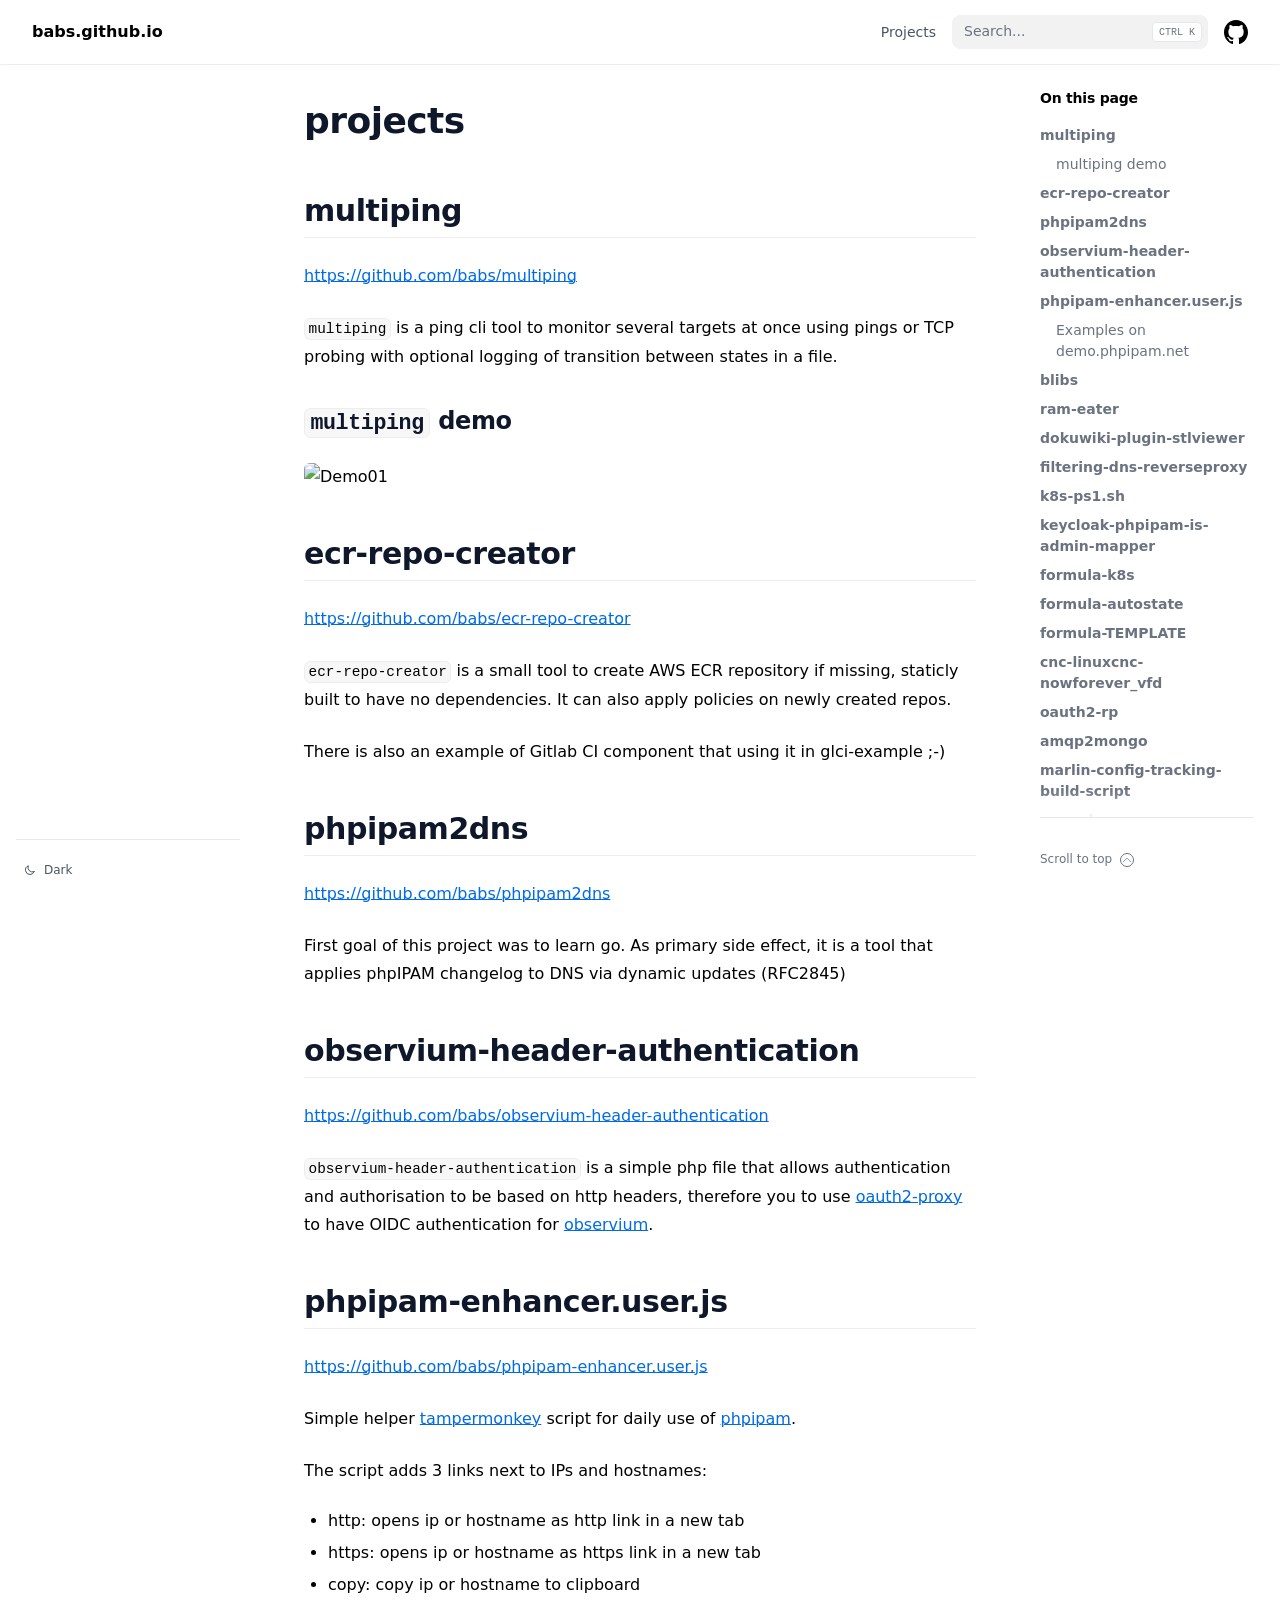
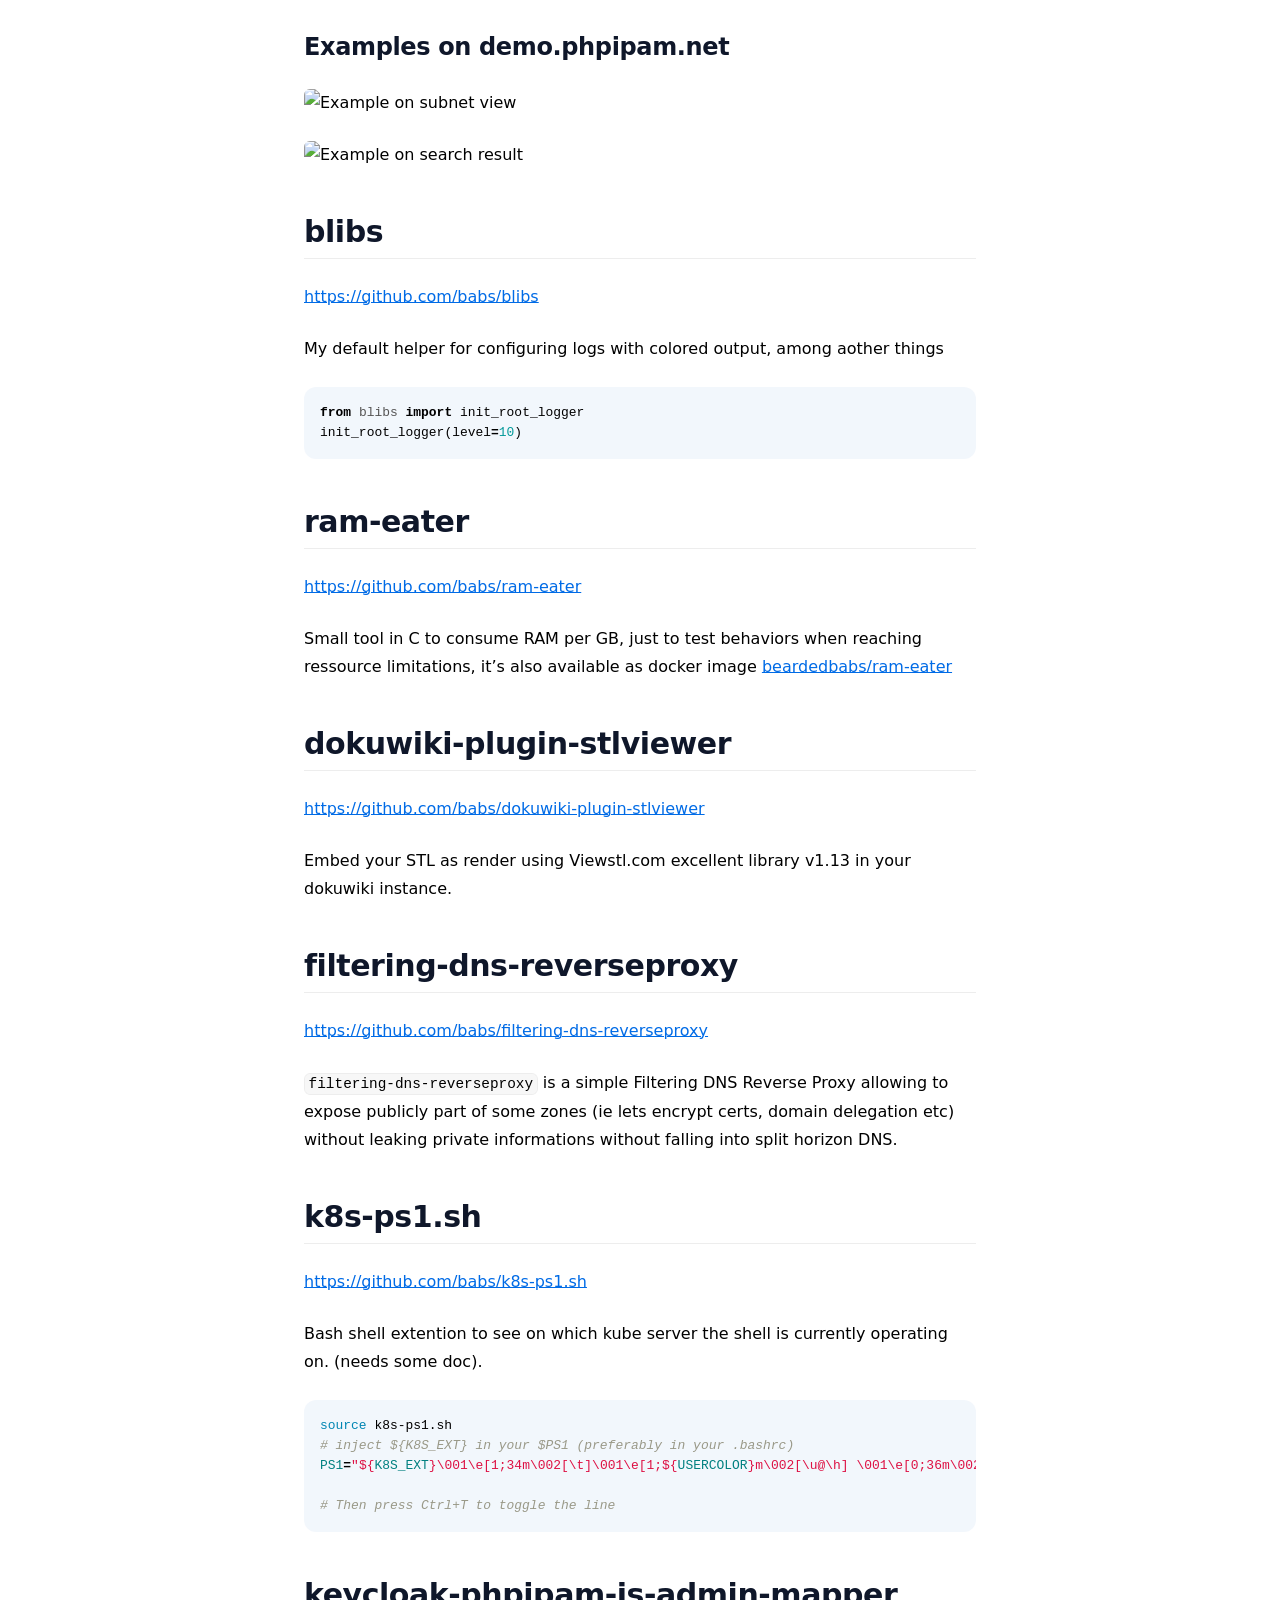
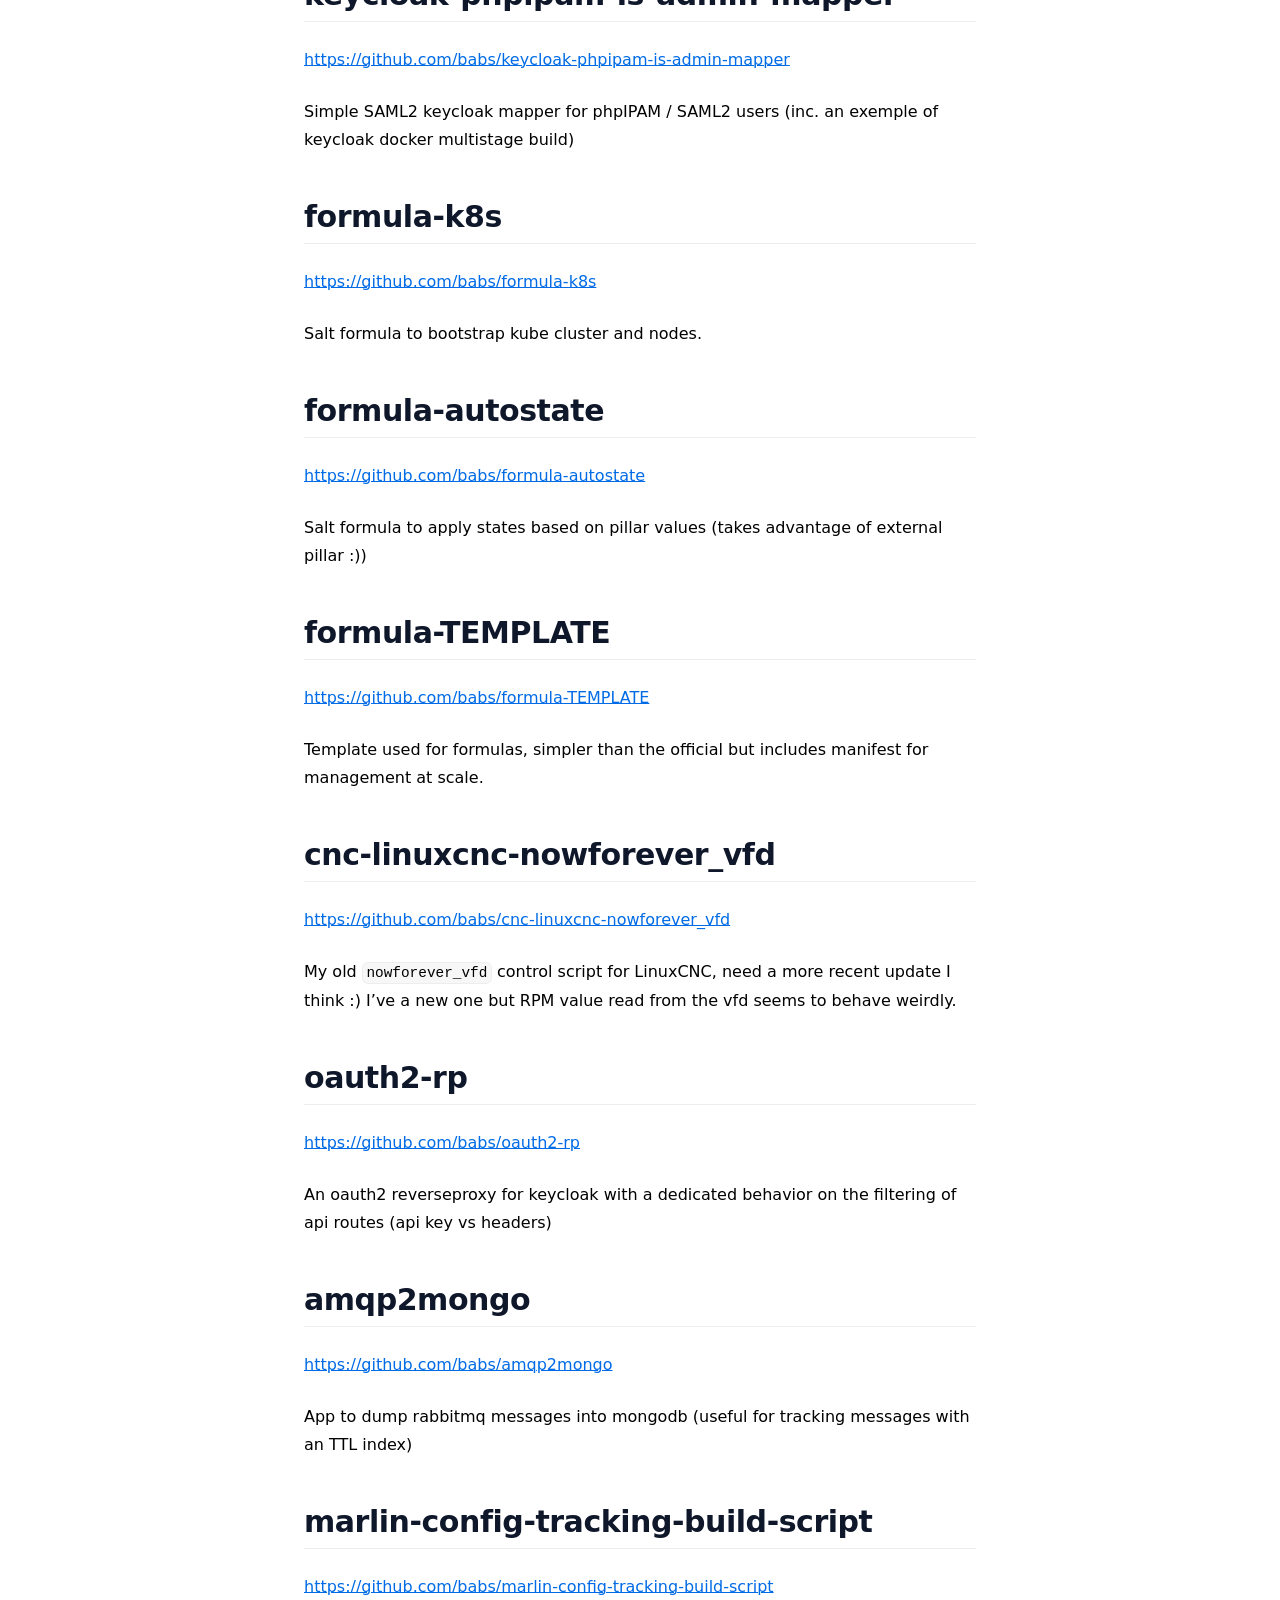
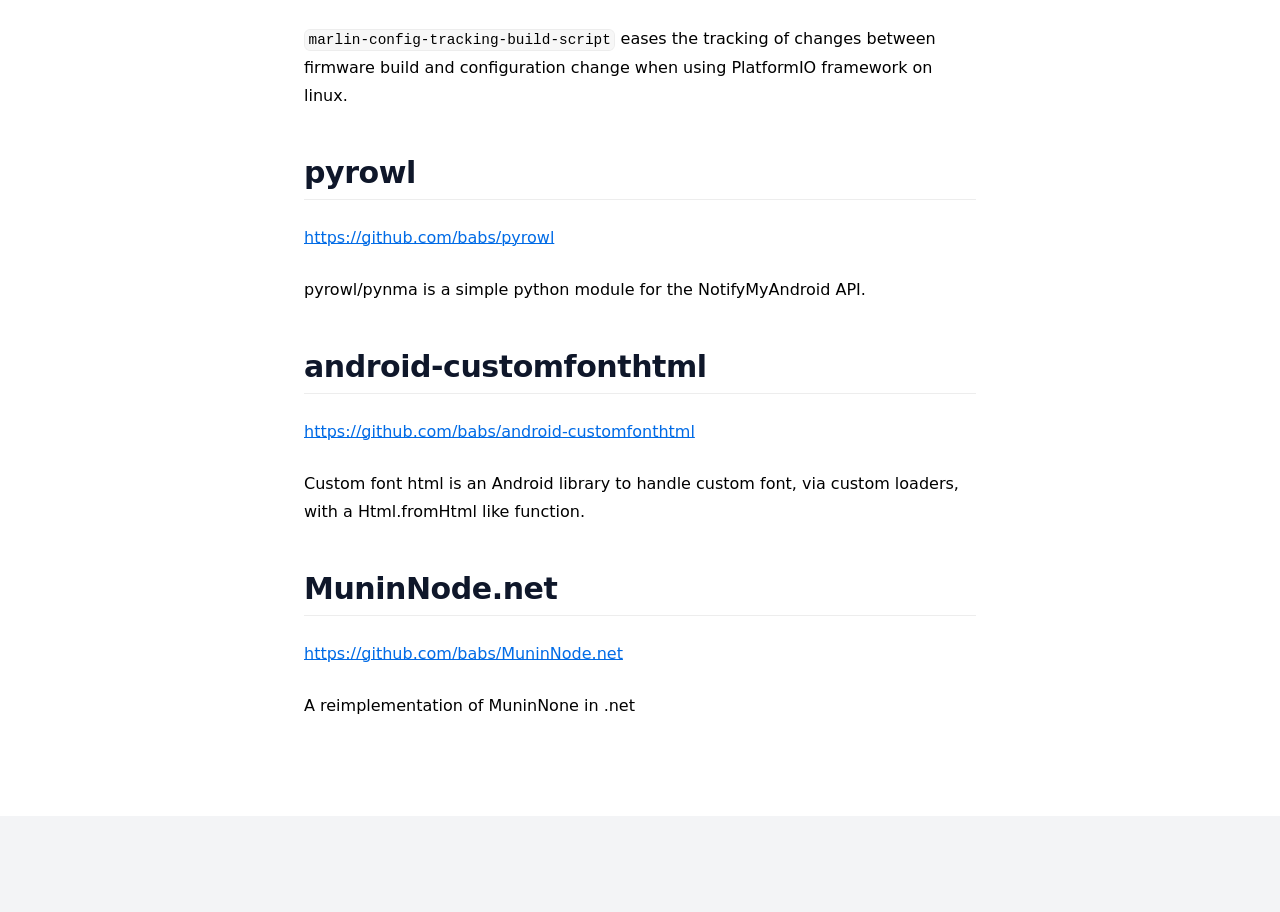
==== index.html @ 15c75c26 "Initial commit" ====
<!DOCTYPE html>
<html lang="en"><head>
	<meta name="generator" content="Hugo 0.134.2">
  <meta charset="utf-8" />
  <meta name="viewport" content="width=device-width, initial-scale=1.0" />
  <meta name="robots" content="index, follow" />
  <link rel="icon shortcut" href="/favicon.ico" sizes="32x32" />
<link rel="icon" href="/favicon.svg" type="image/svg+xml" />
<link rel="icon" href="/favicon-dark.svg" type="image/svg+xml" media="(prefers-color-scheme: dark)" />
<link rel="icon" href="/favicon-16x16.png" type="image/png" sizes="16x16" />
<link rel="icon" href="/favicon-32x32.png" type="image/png" sizes="32x32" />
<link rel="apple-touch-icon" href="/apple-touch-icon.png" sizes="180x180" />
<link fetchpriority="low" href="/site.webmanifest" rel="manifest" />

  <title>babs.github.io</title>
  <meta name="description" content="" />

  
    <link rel="canonical" href="https://babs.github.io/" itemprop="url" />
  

  

<meta property="og:title" content="" />
<meta property="og:description" content="" />
<meta property="og:type" content="website" />
<meta property="og:url" content="https://babs.github.io/" />

  
  <meta itemprop="name" content="babs.github.io">
  <meta itemprop="description" content="projectsmultiping https://github.com/babs/multiping
multiping is a ping cli tool to monitor several targets at once using pings or TCP probing with optional logging of transition between states in a file.
multiping demo ecr-repo-creator https://github.com/babs/ecr-repo-creator
ecr-repo-creator is a small tool to create AWS ECR repository if missing, staticly built to have no dependencies. It can also apply policies on newly created repos.">
  <meta itemprop="datePublished" content="2024-08-17T00:59:44+02:00">
  <meta itemprop="dateModified" content="2024-08-17T00:59:44+02:00">
  <meta itemprop="wordCount" content="523">
  <meta name="twitter:card" content="summary">
  <meta name="twitter:title" content="babs.github.io">
  <meta name="twitter:description" content="projectsmultiping https://github.com/babs/multiping
multiping is a ping cli tool to monitor several targets at once using pings or TCP probing with optional logging of transition between states in a file.
multiping demo ecr-repo-creator https://github.com/babs/ecr-repo-creator
ecr-repo-creator is a small tool to create AWS ECR repository if missing, staticly built to have no dependencies. It can also apply policies on newly created repos.">

    <link rel="preload" href="/css/compiled/main.min.161ff50df1658fd5bcfb37c9a48c5229b2490451f73c75b63ef82ad14b49c23e.css" as="style" integrity="sha256-Fh/1DfFlj9W8&#43;zfJpIxSKbJJBFH3PHW2Pvgq0UtJwj4=" />
    <link href="/css/compiled/main.min.161ff50df1658fd5bcfb37c9a48c5229b2490451f73c75b63ef82ad14b49c23e.css" rel="stylesheet" integrity="sha256-Fh/1DfFlj9W8&#43;zfJpIxSKbJJBFH3PHW2Pvgq0UtJwj4=" />



  <link href="/css/custom.min.e3b0c44298fc1c149afbf4c8996fb92427ae41e4649b934ca495991b7852b855.css" rel="stylesheet" integrity="sha256-47DEQpj8HBSa&#43;/TImW&#43;5JCeuQeRkm5NMpJWZG3hSuFU=" />





  <script>
     
    const defaultTheme = 'system';

    const setDarkTheme = () => {
      document.documentElement.classList.add("dark");
      document.documentElement.style.colorScheme = "dark";
    }
    const setLightTheme = () => {
      document.documentElement.classList.remove("dark");
      document.documentElement.style.colorScheme = "light";
    }

    if ("color-theme" in localStorage) {
      localStorage.getItem("color-theme") === "dark" ? setDarkTheme() : setLightTheme();
    } else {
      defaultTheme === "dark" ? setDarkTheme() : setLightTheme();
      if (defaultTheme === "system") {
        window.matchMedia("(prefers-color-scheme: dark)").matches ? setDarkTheme() : setLightTheme();
      }
    }
  </script>

  
</head>
<body dir="ltr"><div class="nav-container hx-sticky hx-top-0 hx-z-20 hx-w-full hx-bg-transparent print:hx-hidden">
  <div class="nav-container-blur hx-pointer-events-none hx-absolute hx-z-[-1] hx-h-full hx-w-full hx-bg-white dark:hx-bg-dark hx-shadow-[0_2px_4px_rgba(0,0,0,.02),0_1px_0_rgba(0,0,0,.06)] contrast-more:hx-shadow-[0_0_0_1px_#000] dark:hx-shadow-[0_-1px_0_rgba(255,255,255,.1)_inset] contrast-more:dark:hx-shadow-[0_0_0_1px_#fff]"></div>

  <nav class="hx-mx-auto hx-flex hx-items-center hx-justify-end hx-gap-2 hx-h-16 hx-px-6 hx-max-w-[90rem]">
    <a class="hx-flex hx-items-center hover:hx-opacity-75 ltr:hx-mr-auto rtl:hx-ml-auto" href="/">
        <span class="hx-mx-2 hx-font-extrabold hx-inline hx-select-none" title="babs.github.io">babs.github.io</span>
    </a><a
            title="Projects"
            href="/projects"
            
            class="hx-text-sm contrast-more:hx-text-gray-700 contrast-more:dark:hx-text-gray-100 hx-relative -hx-ml-2 hx-hidden hx-whitespace-nowrap hx-p-2 md:hx-inline-block hx-text-gray-600 hover:hx-text-gray-800 dark:hx-text-gray-400 dark:hover:hx-text-gray-200"
          >
            <span class="hx-text-center">Projects</span>
          </a><div class="search-wrapper hx-relative md:hx-w-64">
  <div class="hx-relative hx-flex hx-items-center hx-text-gray-900 contrast-more:hx-text-gray-800 dark:hx-text-gray-300 contrast-more:dark:hx-text-gray-300">
    <input
      placeholder="Search..."
      class="search-input hx-block hx-w-full hx-appearance-none hx-rounded-lg hx-px-3 hx-py-2 hx-transition-colors hx-text-base hx-leading-tight md:hx-text-sm hx-bg-black/[.05] dark:hx-bg-gray-50/10 focus:hx-bg-white dark:focus:hx-bg-dark placeholder:hx-text-gray-500 dark:placeholder:hx-text-gray-400 contrast-more:hx-border contrast-more:hx-border-current"
      type="search"
      value=""
      spellcheck="false"
    />
    <kbd
      class="hx-absolute hx-my-1.5 hx-select-none ltr:hx-right-1.5 rtl:hx-left-1.5 hx-h-5 hx-rounded hx-bg-white hx-px-1.5 hx-font-mono hx-text-[10px] hx-font-medium hx-text-gray-500 hx-border dark:hx-border-gray-100/20 dark:hx-bg-dark/50 contrast-more:hx-border-current contrast-more:hx-text-current contrast-more:dark:hx-border-current hx-items-center hx-gap-1 hx-transition-opacity hx-pointer-events-none hx-hidden sm:hx-flex"
    >
      CTRL K
    </kbd>
  </div>

  <div>
    <ul
      class="search-results hextra-scrollbar hx-hidden hx-border hx-border-gray-200 hx-bg-white hx-text-gray-100 dark:hx-border-neutral-800 dark:hx-bg-neutral-900 hx-absolute hx-top-full hx-z-20 hx-mt-2 hx-overflow-auto hx-overscroll-contain hx-rounded-xl hx-py-2.5 hx-shadow-xl hx-max-h-[min(calc(50vh-11rem-env(safe-area-inset-bottom)),400px)] md:hx-max-h-[min(calc(100vh-5rem-env(safe-area-inset-bottom)),400px)] hx-inset-x-0 ltr:md:hx-left-auto rtl:md:hx-right-auto contrast-more:hx-border contrast-more:hx-border-gray-900 contrast-more:dark:hx-border-gray-50 hx-w-screen hx-min-h-[100px] hx-max-w-[min(calc(100vw-2rem),calc(100%+20rem))]"
      style="transition: max-height 0.2s ease 0s;"
    ></ul>
  </div>
</div>

          <a class="hx-p-2 hx-text-current" target="_blank" rel="noreferer" href="https://github.com/babs/" title="GitHub"><svg height=24 fill="currentColor" viewBox="3 3 18 18">
  <path d="M12 3C7.0275 3 3 7.12937 3 12.2276C3 16.3109 5.57625 19.7597 9.15374 20.9824C9.60374 21.0631 9.77249 20.7863 9.77249 20.5441C9.77249 20.3249 9.76125 19.5982 9.76125 18.8254C7.5 19.2522 6.915 18.2602 6.735 17.7412C6.63375 17.4759 6.19499 16.6569 5.8125 16.4378C5.4975 16.2647 5.0475 15.838 5.80124 15.8264C6.51 15.8149 7.01625 16.4954 7.18499 16.7723C7.99499 18.1679 9.28875 17.7758 9.80625 17.5335C9.885 16.9337 10.1212 16.53 10.38 16.2993C8.3775 16.0687 6.285 15.2728 6.285 11.7432C6.285 10.7397 6.63375 9.9092 7.20749 9.26326C7.1175 9.03257 6.8025 8.08674 7.2975 6.81794C7.2975 6.81794 8.05125 6.57571 9.77249 7.76377C10.4925 7.55615 11.2575 7.45234 12.0225 7.45234C12.7875 7.45234 13.5525 7.55615 14.2725 7.76377C15.9937 6.56418 16.7475 6.81794 16.7475 6.81794C17.2424 8.08674 16.9275 9.03257 16.8375 9.26326C17.4113 9.9092 17.76 10.7281 17.76 11.7432C17.76 15.2843 15.6563 16.0687 13.6537 16.2993C13.98 16.5877 14.2613 17.1414 14.2613 18.0065C14.2613 19.2407 14.25 20.2326 14.25 20.5441C14.25 20.7863 14.4188 21.0746 14.8688 20.9824C16.6554 20.364 18.2079 19.1866 19.3078 17.6162C20.4077 16.0457 20.9995 14.1611 21 12.2276C21 7.12937 16.9725 3 12 3Z"></path>
</svg>
<span class="hx-sr-only">GitHub</span>
          </a><button type="button" aria-label="Menu" class="hamburger-menu -hx-mr-2 hx-rounded hx-p-2 active:hx-bg-gray-400/20 md:hx-hidden"><svg height=24 fill="none" viewBox="0 0 24 24" stroke="currentColor"><g><path stroke-linecap="round" stroke-linejoin="round" stroke-width="2" d="M4 8H20"></path></g><g><path stroke-linecap="round" stroke-linejoin="round" stroke-width="2" d="M4 16H20"></path></g></svg></button>
  </nav>
</div>

<div class='hx-mx-auto hx-flex hx-max-w-screen-xl'>
  <div class="mobile-menu-overlay [transition:background-color_1.5s_ease] hx-fixed hx-inset-0 hx-z-10 hx-bg-black/80 dark:hx-bg-black/60 hx-hidden"></div>
<aside class="sidebar-container hx-flex hx-flex-col print:hx-hidden md:hx-top-16 md:hx-shrink-0 md:hx-w-64 md:hx-self-start max-md:[transform:translate3d(0,-100%,0)] md:hx-sticky">
  
  <div class="hx-px-4 hx-pt-4 md:hx-hidden">
    <div class="search-wrapper hx-relative md:hx-w-64">
  <div class="hx-relative hx-flex hx-items-center hx-text-gray-900 contrast-more:hx-text-gray-800 dark:hx-text-gray-300 contrast-more:dark:hx-text-gray-300">
    <input
      placeholder="Search..."
      class="search-input hx-block hx-w-full hx-appearance-none hx-rounded-lg hx-px-3 hx-py-2 hx-transition-colors hx-text-base hx-leading-tight md:hx-text-sm hx-bg-black/[.05] dark:hx-bg-gray-50/10 focus:hx-bg-white dark:focus:hx-bg-dark placeholder:hx-text-gray-500 dark:placeholder:hx-text-gray-400 contrast-more:hx-border contrast-more:hx-border-current"
      type="search"
      value=""
      spellcheck="false"
    />
    <kbd
      class="hx-absolute hx-my-1.5 hx-select-none ltr:hx-right-1.5 rtl:hx-left-1.5 hx-h-5 hx-rounded hx-bg-white hx-px-1.5 hx-font-mono hx-text-[10px] hx-font-medium hx-text-gray-500 hx-border dark:hx-border-gray-100/20 dark:hx-bg-dark/50 contrast-more:hx-border-current contrast-more:hx-text-current contrast-more:dark:hx-border-current hx-items-center hx-gap-1 hx-transition-opacity hx-pointer-events-none hx-hidden sm:hx-flex"
    >
      CTRL K
    </kbd>
  </div>

  <div>
    <ul
      class="search-results hextra-scrollbar hx-hidden hx-border hx-border-gray-200 hx-bg-white hx-text-gray-100 dark:hx-border-neutral-800 dark:hx-bg-neutral-900 hx-absolute hx-top-full hx-z-20 hx-mt-2 hx-overflow-auto hx-overscroll-contain hx-rounded-xl hx-py-2.5 hx-shadow-xl hx-max-h-[min(calc(50vh-11rem-env(safe-area-inset-bottom)),400px)] md:hx-max-h-[min(calc(100vh-5rem-env(safe-area-inset-bottom)),400px)] hx-inset-x-0 ltr:md:hx-left-auto rtl:md:hx-right-auto contrast-more:hx-border contrast-more:hx-border-gray-900 contrast-more:dark:hx-border-gray-50 hx-w-screen hx-min-h-[100px] hx-max-w-[min(calc(100vw-2rem),calc(100%+20rem))]"
      style="transition: max-height 0.2s ease 0s;"
    ></ul>
  </div>
</div>

  </div>
  <div class="hextra-scrollbar hx-overflow-y-auto hx-overflow-x-hidden hx-p-4 hx-grow md:hx-h-[calc(100vh-var(--navbar-height)-var(--menu-height))]">
    <ul class="hx-flex hx-flex-col hx-gap-1 md:hx-hidden">
      
      
    </ul>

    <ul class="hx-flex hx-flex-col hx-gap-1 max-md:hx-hidden">
        
        
      </ul>
    </div>
  
  
    <div class="  hx-sticky hx-bottom-0 hx-bg-white dark:hx-bg-dark hx-mx-4 hx-py-4 hx-shadow-[0_-12px_16px_#fff] hx-flex hx-items-center hx-gap-2 dark:hx-border-neutral-800 dark:hx-shadow-[0_-12px_16px_#111] contrast-more:hx-border-neutral-400 contrast-more:hx-shadow-none contrast-more:dark:hx-shadow-none hx-border-t" data-toggle-animation="show"><div class="hx-flex hx-grow hx-flex-col"><button
  title="Change theme"
  data-theme="light"
  class="theme-toggle hx-group hx-h-7 hx-rounded-md hx-px-2 hx-text-left hx-text-xs hx-font-medium hx-text-gray-600 hx-transition-colors dark:hx-text-gray-400 hover:hx-bg-gray-100 hover:hx-text-gray-900 dark:hover:hx-bg-primary-100/5 dark:hover:hx-text-gray-50"
  type="button"
  aria-label="Change theme"
>
  <div class="hx-flex hx-items-center hx-gap-2 hx-capitalize"><svg height=12 class="group-data-[theme=light]:hx-hidden" xmlns="http://www.w3.org/2000/svg" fill="none" viewBox="0 0 24 24" stroke-width="2" stroke="currentColor" aria-hidden="true"><path stroke-linecap="round" stroke-linejoin="round" d="M12 3v1m0 16v1m9-9h-1M4 12H3m15.364 6.364l-.707-.707M6.343 6.343l-.707-.707m12.728 0l-.707.707M6.343 17.657l-.707.707M16 12a4 4 0 11-8 0 4 4 0 018 0z"/></svg><span class="group-data-[theme=light]:hx-hidden">Light</span><svg height=12 class="group-data-[theme=dark]:hx-hidden" xmlns="http://www.w3.org/2000/svg" fill="none" viewBox="0 0 24 24" stroke-width="2" stroke="currentColor" aria-hidden="true"><path stroke-linecap="round" stroke-linejoin="round" d="M20.354 15.354A9 9 0 018.646 3.646 9.003 9.003 0 0012 21a9.003 9.003 0 008.354-5.646z"/></svg><span class="group-data-[theme=dark]:hx-hidden">Dark</span></div>
</button>
</div></div></aside>
  
<nav class="hextra-toc hx-order-last hx-hidden hx-w-64 hx-shrink-0 xl:hx-block print:hx-hidden hx-px-4" aria-label="table of contents">
    <div class="hextra-scrollbar hx-sticky hx-top-16 hx-overflow-y-auto hx-pr-4 hx-pt-6 hx-text-sm [hyphens:auto] hx-max-h-[calc(100vh-var(--navbar-height)-env(safe-area-inset-bottom))] ltr:hx--mr-4 rtl:hx--ml-4"><p class="hx-mb-4 hx-font-semibold hx-tracking-tight">On this page</p><ul>
      <li class="hx-my-2 hx-scroll-my-6 hx-scroll-py-6">
        <a class="hx-font-semibold hx-inline-block hx-text-gray-500 hover:hx-text-gray-900 dark:hx-text-gray-400 dark:hover:hx-text-gray-300 contrast-more:hx-text-gray-900 contrast-more:hx-underline contrast-more:dark:hx-text-gray-50 hx-w-full hx-break-words" href="#multiping">multiping
        </a>
      </li>
      <li class="hx-my-2 hx-scroll-my-6 hx-scroll-py-6">
        <a class="ltr:hx-pl-4 rtl:hx-pr-4 hx-inline-block hx-text-gray-500 hover:hx-text-gray-900 dark:hx-text-gray-400 dark:hover:hx-text-gray-300 contrast-more:hx-text-gray-900 contrast-more:hx-underline contrast-more:dark:hx-text-gray-50 hx-w-full hx-break-words" href="#multiping-demo">multiping demo
        </a>
      </li>
      <li class="hx-my-2 hx-scroll-my-6 hx-scroll-py-6">
        <a class="hx-font-semibold hx-inline-block hx-text-gray-500 hover:hx-text-gray-900 dark:hx-text-gray-400 dark:hover:hx-text-gray-300 contrast-more:hx-text-gray-900 contrast-more:hx-underline contrast-more:dark:hx-text-gray-50 hx-w-full hx-break-words" href="#ecr-repo-creator">ecr-repo-creator
        </a>
      </li>
      <li class="hx-my-2 hx-scroll-my-6 hx-scroll-py-6">
        <a class="hx-font-semibold hx-inline-block hx-text-gray-500 hover:hx-text-gray-900 dark:hx-text-gray-400 dark:hover:hx-text-gray-300 contrast-more:hx-text-gray-900 contrast-more:hx-underline contrast-more:dark:hx-text-gray-50 hx-w-full hx-break-words" href="#phpipam2dns">phpipam2dns
        </a>
      </li>
      <li class="hx-my-2 hx-scroll-my-6 hx-scroll-py-6">
        <a class="hx-font-semibold hx-inline-block hx-text-gray-500 hover:hx-text-gray-900 dark:hx-text-gray-400 dark:hover:hx-text-gray-300 contrast-more:hx-text-gray-900 contrast-more:hx-underline contrast-more:dark:hx-text-gray-50 hx-w-full hx-break-words" href="#observium-header-authentication">observium-header-authentication
        </a>
      </li>
      <li class="hx-my-2 hx-scroll-my-6 hx-scroll-py-6">
        <a class="hx-font-semibold hx-inline-block hx-text-gray-500 hover:hx-text-gray-900 dark:hx-text-gray-400 dark:hover:hx-text-gray-300 contrast-more:hx-text-gray-900 contrast-more:hx-underline contrast-more:dark:hx-text-gray-50 hx-w-full hx-break-words" href="#phpipam-enhanceruserjs">phpipam-enhancer.user.js
        </a>
      </li>
      <li class="hx-my-2 hx-scroll-my-6 hx-scroll-py-6">
        <a class="ltr:hx-pl-4 rtl:hx-pr-4 hx-inline-block hx-text-gray-500 hover:hx-text-gray-900 dark:hx-text-gray-400 dark:hover:hx-text-gray-300 contrast-more:hx-text-gray-900 contrast-more:hx-underline contrast-more:dark:hx-text-gray-50 hx-w-full hx-break-words" href="#examples-on-demophpipamnet">Examples on demo.phpipam.net
        </a>
      </li>
      <li class="hx-my-2 hx-scroll-my-6 hx-scroll-py-6">
        <a class="hx-font-semibold hx-inline-block hx-text-gray-500 hover:hx-text-gray-900 dark:hx-text-gray-400 dark:hover:hx-text-gray-300 contrast-more:hx-text-gray-900 contrast-more:hx-underline contrast-more:dark:hx-text-gray-50 hx-w-full hx-break-words" href="#blibs">blibs
        </a>
      </li>
      <li class="hx-my-2 hx-scroll-my-6 hx-scroll-py-6">
        <a class="hx-font-semibold hx-inline-block hx-text-gray-500 hover:hx-text-gray-900 dark:hx-text-gray-400 dark:hover:hx-text-gray-300 contrast-more:hx-text-gray-900 contrast-more:hx-underline contrast-more:dark:hx-text-gray-50 hx-w-full hx-break-words" href="#ram-eater">ram-eater
        </a>
      </li>
      <li class="hx-my-2 hx-scroll-my-6 hx-scroll-py-6">
        <a class="hx-font-semibold hx-inline-block hx-text-gray-500 hover:hx-text-gray-900 dark:hx-text-gray-400 dark:hover:hx-text-gray-300 contrast-more:hx-text-gray-900 contrast-more:hx-underline contrast-more:dark:hx-text-gray-50 hx-w-full hx-break-words" href="#dokuwiki-plugin-stlviewer">dokuwiki-plugin-stlviewer
        </a>
      </li>
      <li class="hx-my-2 hx-scroll-my-6 hx-scroll-py-6">
        <a class="hx-font-semibold hx-inline-block hx-text-gray-500 hover:hx-text-gray-900 dark:hx-text-gray-400 dark:hover:hx-text-gray-300 contrast-more:hx-text-gray-900 contrast-more:hx-underline contrast-more:dark:hx-text-gray-50 hx-w-full hx-break-words" href="#filtering-dns-reverseproxy">filtering-dns-reverseproxy
        </a>
      </li>
      <li class="hx-my-2 hx-scroll-my-6 hx-scroll-py-6">
        <a class="hx-font-semibold hx-inline-block hx-text-gray-500 hover:hx-text-gray-900 dark:hx-text-gray-400 dark:hover:hx-text-gray-300 contrast-more:hx-text-gray-900 contrast-more:hx-underline contrast-more:dark:hx-text-gray-50 hx-w-full hx-break-words" href="#k8s-ps1sh">k8s-ps1.sh
        </a>
      </li>
      <li class="hx-my-2 hx-scroll-my-6 hx-scroll-py-6">
        <a class="hx-font-semibold hx-inline-block hx-text-gray-500 hover:hx-text-gray-900 dark:hx-text-gray-400 dark:hover:hx-text-gray-300 contrast-more:hx-text-gray-900 contrast-more:hx-underline contrast-more:dark:hx-text-gray-50 hx-w-full hx-break-words" href="#keycloak-phpipam-is-admin-mapper">keycloak-phpipam-is-admin-mapper
        </a>
      </li>
      <li class="hx-my-2 hx-scroll-my-6 hx-scroll-py-6">
        <a class="hx-font-semibold hx-inline-block hx-text-gray-500 hover:hx-text-gray-900 dark:hx-text-gray-400 dark:hover:hx-text-gray-300 contrast-more:hx-text-gray-900 contrast-more:hx-underline contrast-more:dark:hx-text-gray-50 hx-w-full hx-break-words" href="#formula-k8s">formula-k8s
        </a>
      </li>
      <li class="hx-my-2 hx-scroll-my-6 hx-scroll-py-6">
        <a class="hx-font-semibold hx-inline-block hx-text-gray-500 hover:hx-text-gray-900 dark:hx-text-gray-400 dark:hover:hx-text-gray-300 contrast-more:hx-text-gray-900 contrast-more:hx-underline contrast-more:dark:hx-text-gray-50 hx-w-full hx-break-words" href="#formula-autostate">formula-autostate
        </a>
      </li>
      <li class="hx-my-2 hx-scroll-my-6 hx-scroll-py-6">
        <a class="hx-font-semibold hx-inline-block hx-text-gray-500 hover:hx-text-gray-900 dark:hx-text-gray-400 dark:hover:hx-text-gray-300 contrast-more:hx-text-gray-900 contrast-more:hx-underline contrast-more:dark:hx-text-gray-50 hx-w-full hx-break-words" href="#formula-template">formula-TEMPLATE
        </a>
      </li>
      <li class="hx-my-2 hx-scroll-my-6 hx-scroll-py-6">
        <a class="hx-font-semibold hx-inline-block hx-text-gray-500 hover:hx-text-gray-900 dark:hx-text-gray-400 dark:hover:hx-text-gray-300 contrast-more:hx-text-gray-900 contrast-more:hx-underline contrast-more:dark:hx-text-gray-50 hx-w-full hx-break-words" href="#cnc-linuxcnc-nowforever_vfd">cnc-linuxcnc-nowforever_vfd
        </a>
      </li>
      <li class="hx-my-2 hx-scroll-my-6 hx-scroll-py-6">
        <a class="hx-font-semibold hx-inline-block hx-text-gray-500 hover:hx-text-gray-900 dark:hx-text-gray-400 dark:hover:hx-text-gray-300 contrast-more:hx-text-gray-900 contrast-more:hx-underline contrast-more:dark:hx-text-gray-50 hx-w-full hx-break-words" href="#oauth2-rp">oauth2-rp
        </a>
      </li>
      <li class="hx-my-2 hx-scroll-my-6 hx-scroll-py-6">
        <a class="hx-font-semibold hx-inline-block hx-text-gray-500 hover:hx-text-gray-900 dark:hx-text-gray-400 dark:hover:hx-text-gray-300 contrast-more:hx-text-gray-900 contrast-more:hx-underline contrast-more:dark:hx-text-gray-50 hx-w-full hx-break-words" href="#amqp2mongo">amqp2mongo
        </a>
      </li>
      <li class="hx-my-2 hx-scroll-my-6 hx-scroll-py-6">
        <a class="hx-font-semibold hx-inline-block hx-text-gray-500 hover:hx-text-gray-900 dark:hx-text-gray-400 dark:hover:hx-text-gray-300 contrast-more:hx-text-gray-900 contrast-more:hx-underline contrast-more:dark:hx-text-gray-50 hx-w-full hx-break-words" href="#marlin-config-tracking-build-script">marlin-config-tracking-build-script
        </a>
      </li>
      <li class="hx-my-2 hx-scroll-my-6 hx-scroll-py-6">
        <a class="hx-font-semibold hx-inline-block hx-text-gray-500 hover:hx-text-gray-900 dark:hx-text-gray-400 dark:hover:hx-text-gray-300 contrast-more:hx-text-gray-900 contrast-more:hx-underline contrast-more:dark:hx-text-gray-50 hx-w-full hx-break-words" href="#pyrowl">pyrowl
        </a>
      </li>
      <li class="hx-my-2 hx-scroll-my-6 hx-scroll-py-6">
        <a class="hx-font-semibold hx-inline-block hx-text-gray-500 hover:hx-text-gray-900 dark:hx-text-gray-400 dark:hover:hx-text-gray-300 contrast-more:hx-text-gray-900 contrast-more:hx-underline contrast-more:dark:hx-text-gray-50 hx-w-full hx-break-words" href="#android-customfonthtml">android-customfonthtml
        </a>
      </li>
      <li class="hx-my-2 hx-scroll-my-6 hx-scroll-py-6">
        <a class="hx-font-semibold hx-inline-block hx-text-gray-500 hover:hx-text-gray-900 dark:hx-text-gray-400 dark:hover:hx-text-gray-300 contrast-more:hx-text-gray-900 contrast-more:hx-underline contrast-more:dark:hx-text-gray-50 hx-w-full hx-break-words" href="#muninnodenet">MuninNode.net
        </a>
      </li></ul>
      <div class="hx-mt-8 hx-border-t hx-bg-white hx-pt-8 hx-shadow-[0_-12px_16px_white] dark:hx-bg-dark dark:hx-shadow-[0_-12px_16px_#111] hx-sticky hx-bottom-0 hx-flex hx-flex-col hx-items-start hx-gap-2 hx-pb-8 dark:hx-border-neutral-800 contrast-more:hx-border-t contrast-more:hx-border-neutral-400 contrast-more:hx-shadow-none contrast-more:dark:hx-border-neutral-400">
        <button aria-hidden="true" id="backToTop" onClick="scrollUp();" class="hx-transition-all hx-duration-75 hx-opacity-0 hx-text-xs hx-font-medium hx-text-gray-500 hover:hx-text-gray-900 dark:hx-text-gray-400 dark:hover:hx-text-gray-100 contrast-more:hx-text-gray-800 contrast-more:dark:hx-text-gray-50">
          <span>Scroll to top</span>
          <svg xmlns="http://www.w3.org/2000/svg" fill="none" viewBox="0 0 24 24" stroke-width="1.5" stroke="currentColor" class="hx-inline ltr:hx-ml-1 rtl:hx-mr-1 hx-h-3.5 hx-w-3.5 hx-border hx-rounded-full hx-border-gray-500 hover:hx-border-gray-900 dark:hx-border-gray-400 dark:hover:hx-border-gray-100 contrast-more:hx-border-gray-800 contrast-more:dark:hx-border-gray-50">
            <path stroke-linecap="round" stroke-linejoin="round" d="M4.5 15.75l7.5-7.5 7.5 7.5" />
          </svg>
        </button>
      </div>
    </div>
  </nav>


  <article class="hx-w-full hx-break-words hx-flex hx-min-h-[calc(100vh-var(--navbar-height))] hx-min-w-0 hx-justify-center hx-pb-8 hx-pr-[calc(env(safe-area-inset-right)-1.5rem)]">
    <main class="hx-w-full hx-min-w-0 hx-max-w-6xl hx-px-6 hx-pt-4 md:hx-px-12">
      
  <div class="hx-mt-1.5 hx-flex hx-items-center hx-gap-1 hx-overflow-hidden hx-text-sm hx-text-gray-500 dark:hx-text-gray-400 contrast-more:hx-text-current"><div class="hx-whitespace-nowrap hx-transition-colors hx-font-medium hx-text-gray-700 contrast-more:hx-font-bold contrast-more:hx-text-current dark:hx-text-gray-100 contrast-more:dark:hx-text-current"></div>
  </div>

      <div class="content">
    <h1></h1>
    <h1>projects</h1><h2>multiping<span class="hx-absolute -hx-mt-20" id="multiping"></span>
    <a href="#multiping" class="subheading-anchor" aria-label="Permalink for this section"></a></h2><p><a href="https://github.com/babs/multiping" target="_blank" rel="noopener">https://github.com/babs/multiping</a></p>
<p><code>multiping</code> is a ping cli tool to monitor several targets at once using pings or TCP probing with optional logging of transition between states in a file.</p>
<h3><code>multiping</code> demo<span class="hx-absolute -hx-mt-20" id="multiping-demo"></span>
    <a href="#multiping-demo" class="subheading-anchor" aria-label="Permalink for this section"></a></h3><p><img src="https://raw.githubusercontent.com/babs/multiping/master/_demo/demo-001.svg" alt="Demo01" loading="lazy" /></p>
<h2>ecr-repo-creator<span class="hx-absolute -hx-mt-20" id="ecr-repo-creator"></span>
    <a href="#ecr-repo-creator" class="subheading-anchor" aria-label="Permalink for this section"></a></h2><p><a href="https://github.com/babs/ecr-repo-creator" target="_blank" rel="noopener">https://github.com/babs/ecr-repo-creator</a></p>
<p><code>ecr-repo-creator</code> is a small tool to create AWS ECR repository if missing, staticly built to have no dependencies.
It can also apply policies on newly created repos.</p>
<p>There is also an example of Gitlab CI component that using it in glci-example ;-)</p>
<h2>phpipam2dns<span class="hx-absolute -hx-mt-20" id="phpipam2dns"></span>
    <a href="#phpipam2dns" class="subheading-anchor" aria-label="Permalink for this section"></a></h2><p><a href="https://github.com/babs/phpipam2dns" target="_blank" rel="noopener">https://github.com/babs/phpipam2dns</a></p>
<p>First goal of this project was to learn go. As primary side effect, it is a tool that applies phpIPAM changelog to DNS via dynamic updates (RFC2845)</p>
<h2>observium-header-authentication<span class="hx-absolute -hx-mt-20" id="observium-header-authentication"></span>
    <a href="#observium-header-authentication" class="subheading-anchor" aria-label="Permalink for this section"></a></h2><p><a href="https://github.com/babs/observium-header-authentication" target="_blank" rel="noopener">https://github.com/babs/observium-header-authentication</a></p>
<p><code>observium-header-authentication</code> is a simple php file that allows authentication and authorisation to be based on http headers, therefore you to use <a href="https://oauth2-proxy.github.io/oauth2-proxy/" target="_blank" rel="noopener">oauth2-proxy</a> to have OIDC authentication for <a href="https://www.observium.org/" target="_blank" rel="noopener">observium</a>.</p>
<h2>phpipam-enhancer.user.js<span class="hx-absolute -hx-mt-20" id="phpipam-enhanceruserjs"></span>
    <a href="#phpipam-enhanceruserjs" class="subheading-anchor" aria-label="Permalink for this section"></a></h2><p><a href="https://github.com/babs/phpipam-enhancer.user.js" target="_blank" rel="noopener">https://github.com/babs/phpipam-enhancer.user.js</a></p>
<p>Simple helper <a href="https://www.tampermonkey.net/" target="_blank" rel="noopener">tampermonkey</a> script for daily use of <a href="https://www.tampermonkey.net/" target="_blank" rel="noopener">phpipam</a>.</p>
<p>The script adds 3 links next to IPs and hostnames:</p>
<ul>
<li>http: opens ip or hostname as http link in a new tab</li>
<li>https: opens ip or hostname as https link in a new tab</li>
<li>copy: copy ip or hostname to clipboard</li>
</ul>
<h3>Examples on demo.phpipam.net<span class="hx-absolute -hx-mt-20" id="examples-on-demophpipamnet"></span>
    <a href="#examples-on-demophpipamnet" class="subheading-anchor" aria-label="Permalink for this section"></a></h3><p><img src="https://raw.githubusercontent.com/babs/phpipam-enhancer.user.js/main/img/demo.phpipam.net-subnetview.png" alt="Example on subnet view" loading="lazy" /></p>
<p><img src="https://raw.githubusercontent.com/babs/phpipam-enhancer.user.js/main/img/demo.phpipam.net-search-result-dark.png" alt="Example on search result" loading="lazy" /></p>
<h2>blibs<span class="hx-absolute -hx-mt-20" id="blibs"></span>
    <a href="#blibs" class="subheading-anchor" aria-label="Permalink for this section"></a></h2><p><a href="https://github.com/babs/blibs" target="_blank" rel="noopener">https://github.com/babs/blibs</a></p>
<p>My default helper for configuring logs with colored output, among aother things</p>
<div class="hextra-code-block hx-relative hx-mt-6 first:hx-mt-0 hx-group/code">
  

<div><div class="highlight"><pre tabindex="0" class="chroma"><code class="language-python" data-lang="python"><span class="line"><span class="cl"><span class="kn">from</span> <span class="nn">blibs</span> <span class="kn">import</span> <span class="n">init_root_logger</span>
</span></span><span class="line"><span class="cl"><span class="n">init_root_logger</span><span class="p">(</span><span class="n">level</span><span class="o">=</span><span class="mi">10</span><span class="p">)</span></span></span></code></pre></div></div><div class="hextra-code-copy-btn-container hx-opacity-0 hx-transition group-hover/code:hx-opacity-100 hx-flex hx-gap-1 hx-absolute hx-m-[11px] hx-right-0 hx-top-0">
  <button
    class="hextra-code-copy-btn hx-group/copybtn hx-transition-all active:hx-opacity-50 hx-bg-primary-700/5 hx-border hx-border-black/5 hx-text-gray-600 hover:hx-text-gray-900 hx-rounded-md hx-p-1.5 dark:hx-bg-primary-300/10 dark:hx-border-white/10 dark:hx-text-gray-400 dark:hover:hx-text-gray-50"
    title="Copy code"
  >
    <div class="copy-icon group-[.copied]/copybtn:hx-hidden hx-pointer-events-none hx-h-4 hx-w-4"></div>
    <div class="success-icon hx-hidden group-[.copied]/copybtn:hx-block hx-pointer-events-none hx-h-4 hx-w-4"></div>
  </button>
</div>

  
</div>
<h2>ram-eater<span class="hx-absolute -hx-mt-20" id="ram-eater"></span>
    <a href="#ram-eater" class="subheading-anchor" aria-label="Permalink for this section"></a></h2><p><a href="https://github.com/babs/ram-eater" target="_blank" rel="noopener">https://github.com/babs/ram-eater</a></p>
<p>Small tool in C to consume RAM per GB, just to test behaviors when reaching ressource limitations, it&rsquo;s also available as docker image <a href="https://hub.docker.com/r/beardedbabs/ram-eater" target="_blank" rel="noopener">beardedbabs/ram-eater</a></p>
<h2>dokuwiki-plugin-stlviewer<span class="hx-absolute -hx-mt-20" id="dokuwiki-plugin-stlviewer"></span>
    <a href="#dokuwiki-plugin-stlviewer" class="subheading-anchor" aria-label="Permalink for this section"></a></h2><p><a href="https://github.com/babs/dokuwiki-plugin-stlviewer" target="_blank" rel="noopener">https://github.com/babs/dokuwiki-plugin-stlviewer</a></p>
<p>Embed your STL as render using Viewstl.com excellent library v1.13 in your dokuwiki instance.</p>
<h2>filtering-dns-reverseproxy<span class="hx-absolute -hx-mt-20" id="filtering-dns-reverseproxy"></span>
    <a href="#filtering-dns-reverseproxy" class="subheading-anchor" aria-label="Permalink for this section"></a></h2><p><a href="https://github.com/babs/filtering-dns-reverseproxy" target="_blank" rel="noopener">https://github.com/babs/filtering-dns-reverseproxy</a></p>
<p><code>filtering-dns-reverseproxy</code> is a simple Filtering DNS Reverse Proxy allowing to expose publicly part of some zones (ie lets encrypt certs, domain delegation etc) without leaking private informations without falling into split horizon DNS.</p>
<h2>k8s-ps1.sh<span class="hx-absolute -hx-mt-20" id="k8s-ps1sh"></span>
    <a href="#k8s-ps1sh" class="subheading-anchor" aria-label="Permalink for this section"></a></h2><p><a href="https://github.com/babs/k8s-ps1.sh" target="_blank" rel="noopener">https://github.com/babs/k8s-ps1.sh</a></p>
<p>Bash shell extention to see on which kube server the shell is currently operating on. (needs some doc).</p>
<div class="hextra-code-block hx-relative hx-mt-6 first:hx-mt-0 hx-group/code">
  

<div><div class="highlight"><pre tabindex="0" class="chroma"><code class="language-bash" data-lang="bash"><span class="line"><span class="cl"><span class="nb">source</span> k8s-ps1.sh
</span></span><span class="line"><span class="cl"><span class="c1"># inject ${K8S_EXT} in your $PS1 (preferably in your .bashrc)</span>
</span></span><span class="line"><span class="cl"><span class="nv">PS1</span><span class="o">=</span><span class="s2">&#34;</span><span class="si">${</span><span class="nv">K8S_EXT</span><span class="si">}</span><span class="s2">\001\e[1;34m\002[\t]\001\e[1;</span><span class="si">${</span><span class="nv">USERCOLOR</span><span class="si">}</span><span class="s2">m\002[\u@\h] \001\e[0;36m\002\w</span><span class="si">${</span><span class="nv">GIT_EXT</span><span class="si">}</span><span class="s2"> </span><span class="si">${</span><span class="nv">CHAR</span><span class="si">}</span><span class="s2">\001\e[0m\002 &#34;</span>
</span></span><span class="line"><span class="cl">
</span></span><span class="line"><span class="cl"><span class="c1"># Then press Ctrl+T to toggle the line</span></span></span></code></pre></div></div><div class="hextra-code-copy-btn-container hx-opacity-0 hx-transition group-hover/code:hx-opacity-100 hx-flex hx-gap-1 hx-absolute hx-m-[11px] hx-right-0 hx-top-0">
  <button
    class="hextra-code-copy-btn hx-group/copybtn hx-transition-all active:hx-opacity-50 hx-bg-primary-700/5 hx-border hx-border-black/5 hx-text-gray-600 hover:hx-text-gray-900 hx-rounded-md hx-p-1.5 dark:hx-bg-primary-300/10 dark:hx-border-white/10 dark:hx-text-gray-400 dark:hover:hx-text-gray-50"
    title="Copy code"
  >
    <div class="copy-icon group-[.copied]/copybtn:hx-hidden hx-pointer-events-none hx-h-4 hx-w-4"></div>
    <div class="success-icon hx-hidden group-[.copied]/copybtn:hx-block hx-pointer-events-none hx-h-4 hx-w-4"></div>
  </button>
</div>

  
</div>
<h2>keycloak-phpipam-is-admin-mapper<span class="hx-absolute -hx-mt-20" id="keycloak-phpipam-is-admin-mapper"></span>
    <a href="#keycloak-phpipam-is-admin-mapper" class="subheading-anchor" aria-label="Permalink for this section"></a></h2><p><a href="https://github.com/babs/keycloak-phpipam-is-admin-mapper" target="_blank" rel="noopener">https://github.com/babs/keycloak-phpipam-is-admin-mapper</a></p>
<p>Simple SAML2 keycloak mapper for phpIPAM / SAML2 users (inc. an exemple of keycloak docker multistage build)</p>
<h2>formula-k8s<span class="hx-absolute -hx-mt-20" id="formula-k8s"></span>
    <a href="#formula-k8s" class="subheading-anchor" aria-label="Permalink for this section"></a></h2><p><a href="https://github.com/babs/formula-k8s" target="_blank" rel="noopener">https://github.com/babs/formula-k8s</a></p>
<p>Salt formula to bootstrap kube cluster and nodes.</p>
<h2>formula-autostate<span class="hx-absolute -hx-mt-20" id="formula-autostate"></span>
    <a href="#formula-autostate" class="subheading-anchor" aria-label="Permalink for this section"></a></h2><p><a href="https://github.com/babs/formula-autostate" target="_blank" rel="noopener">https://github.com/babs/formula-autostate</a></p>
<p>Salt formula to apply states based on pillar values (takes advantage of external pillar :))</p>
<h2>formula-TEMPLATE<span class="hx-absolute -hx-mt-20" id="formula-template"></span>
    <a href="#formula-template" class="subheading-anchor" aria-label="Permalink for this section"></a></h2><p><a href="https://github.com/babs/formula-TEMPLATE" target="_blank" rel="noopener">https://github.com/babs/formula-TEMPLATE</a></p>
<p>Template used for formulas, simpler than the official but includes manifest for management at scale.</p>
<h2>cnc-linuxcnc-nowforever_vfd<span class="hx-absolute -hx-mt-20" id="cnc-linuxcnc-nowforever_vfd"></span>
    <a href="#cnc-linuxcnc-nowforever_vfd" class="subheading-anchor" aria-label="Permalink for this section"></a></h2><p><a href="https://github.com/babs/cnc-linuxcnc-nowforever_vfd" target="_blank" rel="noopener">https://github.com/babs/cnc-linuxcnc-nowforever_vfd</a></p>
<p>My old <code>nowforever_vfd</code> control script for LinuxCNC, need a more recent update I think :)
I&rsquo;ve a new one but RPM value read from the vfd seems to behave weirdly.</p>
<h2>oauth2-rp<span class="hx-absolute -hx-mt-20" id="oauth2-rp"></span>
    <a href="#oauth2-rp" class="subheading-anchor" aria-label="Permalink for this section"></a></h2><p><a href="https://github.com/babs/oauth2-rp" target="_blank" rel="noopener">https://github.com/babs/oauth2-rp</a></p>
<p>An oauth2 reverseproxy for keycloak with a dedicated behavior on the filtering of api routes (api key vs headers)</p>
<h2>amqp2mongo<span class="hx-absolute -hx-mt-20" id="amqp2mongo"></span>
    <a href="#amqp2mongo" class="subheading-anchor" aria-label="Permalink for this section"></a></h2><p><a href="https://github.com/babs/amqp2mongo" target="_blank" rel="noopener">https://github.com/babs/amqp2mongo</a></p>
<p>App to dump rabbitmq messages into mongodb (useful for tracking messages with an TTL index)</p>
<h2>marlin-config-tracking-build-script<span class="hx-absolute -hx-mt-20" id="marlin-config-tracking-build-script"></span>
    <a href="#marlin-config-tracking-build-script" class="subheading-anchor" aria-label="Permalink for this section"></a></h2><p><a href="https://github.com/babs/marlin-config-tracking-build-script" target="_blank" rel="noopener">https://github.com/babs/marlin-config-tracking-build-script</a></p>
<p><code>marlin-config-tracking-build-script</code> eases the tracking of changes between firmware build and configuration change when using PlatformIO framework on linux.</p>
<h2>pyrowl<span class="hx-absolute -hx-mt-20" id="pyrowl"></span>
    <a href="#pyrowl" class="subheading-anchor" aria-label="Permalink for this section"></a></h2><p><a href="https://github.com/babs/pyrowl" target="_blank" rel="noopener">https://github.com/babs/pyrowl</a></p>
<p>pyrowl/pynma is a simple python module for the NotifyMyAndroid API.</p>
<h2>android-customfonthtml<span class="hx-absolute -hx-mt-20" id="android-customfonthtml"></span>
    <a href="#android-customfonthtml" class="subheading-anchor" aria-label="Permalink for this section"></a></h2><p><a href="https://github.com/babs/android-customfonthtml" target="_blank" rel="noopener">https://github.com/babs/android-customfonthtml</a></p>
<p>Custom font html is an Android library to handle custom font, via custom loaders, with a Html.fromHtml like function.</p>
<h2>MuninNode.net<span class="hx-absolute -hx-mt-20" id="muninnodenet"></span>
    <a href="#muninnodenet" class="subheading-anchor" aria-label="Permalink for this section"></a></h2><p><a href="https://github.com/babs/MuninNode.net" target="_blank" rel="noopener">https://github.com/babs/MuninNode.net</a></p>
<p>A reimplementation of MuninNone in .net</p>


    
      </div>
      <div class="hx-mt-16"></div>
      
      
    </main>
  </article>
</div>

      <footer class="hextra-footer hx-bg-gray-100 hx-pb-[env(safe-area-inset-bottom)] dark:hx-bg-neutral-900 print:hx-bg-transparent"><div
    class="hx-max-w-screen-xl hx-mx-auto hx-flex hx-justify-center hx-py-12 hx-pl-[max(env(safe-area-inset-left),1.5rem)] hx-pr-[max(env(safe-area-inset-right),1.5rem)] hx-text-gray-600 dark:hx-text-gray-400 md:hx-justify-start"
  >
    <div class="hx-flex hx-w-full hx-flex-col hx-items-center sm:hx-items-start">
    </div>
  </div>
</footer>
    
    <script defer src="/js/main.min.998f7d6b2520d6d9875145cbe14b35964b365b44b3b1bfa6b797a74a9c173b07.js" integrity="sha256-mY99ayUg1tmHUUXL4Us1lks2W0Szsb&#43;mt5enSpwXOwc="></script>


<script defer src="/lib/flexsearch/flexsearch.bundle.min.0425860527cc9968f9f049421c7a56b39327d475e2e3a8f550416be3a9134327.js" integrity="sha256-BCWGBSfMmWj58ElCHHpWs5Mn1HXi46j1UEFr46kTQyc="></script>
    <script defer src="/en.search.min.3db95834d7cbb513c5e7bd8ff469faec73b56798f9d73f74f2e09a725dbbeac2.js" integrity="sha256-PblYNNfLtRPF572P9Gn67HO1Z5j51z908uCacl276sI="></script>


  </body>
</html>
---- css/compiled/main.min.161ff50df1658fd5bcfb37c9a48c5229b2490451f73c75b63ef82ad14b49c23e.css ----
*,::before,::after{box-sizing:border-box;border-width:0;border-style:solid;border-color:#e5e7eb}::before,::after{--tw-content:''}html,:host{line-height:1.5;-webkit-text-size-adjust:100%;-moz-tab-size:4;-o-tab-size:4;tab-size:4;font-family:ui-sans-serif,system-ui,sans-serif,apple color emoji,segoe ui emoji,segoe ui symbol,noto color emoji;font-feature-settings:normal;font-variation-settings:normal;-webkit-tap-highlight-color:transparent}body{margin:0;line-height:inherit}hr{height:0;color:inherit;border-top-width:1px}abbr:where([title]){-webkit-text-decoration:underline dotted;text-decoration:underline dotted}h1,h2,h3,h4,h5,h6{font-size:inherit;font-weight:inherit}a{color:inherit;text-decoration:inherit}b,strong{font-weight:bolder}code,kbd,samp,pre{font-family:ui-monospace,SFMono-Regular,Menlo,Monaco,Consolas,liberation mono,courier new,monospace;font-feature-settings:normal;font-variation-settings:normal;font-size:1em}small{font-size:80%}sub,sup{font-size:75%;line-height:0;position:relative;vertical-align:baseline}sub{bottom:-.25em}sup{top:-.5em}table{text-indent:0;border-color:inherit;border-collapse:collapse}button,input,optgroup,select,textarea{font-family:inherit;font-feature-settings:inherit;font-variation-settings:inherit;font-size:100%;font-weight:inherit;line-height:inherit;letter-spacing:inherit;color:inherit;margin:0;padding:0}button,select{text-transform:none}button,input:where([type=button]),input:where([type=reset]),input:where([type=submit]){-webkit-appearance:button;background-color:transparent;background-image:none}:-moz-focusring{outline:auto}:-moz-ui-invalid{box-shadow:none}progress{vertical-align:baseline}::-webkit-inner-spin-button,::-webkit-outer-spin-button{height:auto}[type=search]{-webkit-appearance:textfield;outline-offset:-2px}::-webkit-search-decoration{-webkit-appearance:none}::-webkit-file-upload-button{-webkit-appearance:button;font:inherit}summary{display:list-item}blockquote,dl,dd,h1,h2,h3,h4,h5,h6,hr,figure,p,pre{margin:0}fieldset{margin:0;padding:0}legend{padding:0}ol,ul,menu{list-style:none;margin:0;padding:0}dialog{padding:0}textarea{resize:vertical}input::-moz-placeholder,textarea::-moz-placeholder{opacity:1;color:#9ca3af}input::placeholder,textarea::placeholder{opacity:1;color:#9ca3af}button,[role=button]{cursor:pointer}:disabled{cursor:default}img,svg,video,canvas,audio,iframe,embed,object{display:block;vertical-align:middle}img,video{max-width:100%;height:auto}[hidden]{display:none}*,::before,::after{--tw-border-spacing-x:0;--tw-border-spacing-y:0;--tw-translate-x:0;--tw-translate-y:0;--tw-rotate:0;--tw-skew-x:0;--tw-skew-y:0;--tw-scale-x:1;--tw-scale-y:1;--tw-pan-x: ;--tw-pan-y: ;--tw-pinch-zoom: ;--tw-scroll-snap-strictness:proximity;--tw-gradient-from-position: ;--tw-gradient-via-position: ;--tw-gradient-to-position: ;--tw-ordinal: ;--tw-slashed-zero: ;--tw-numeric-figure: ;--tw-numeric-spacing: ;--tw-numeric-fraction: ;--tw-ring-inset: ;--tw-ring-offset-width:0px;--tw-ring-offset-color:#fff;--tw-ring-color:rgb(59 130 246 / 0.5);--tw-ring-offset-shadow:0 0 #0000;--tw-ring-shadow:0 0 #0000;--tw-shadow:0 0 #0000;--tw-shadow-colored:0 0 #0000;--tw-blur: ;--tw-brightness: ;--tw-contrast: ;--tw-grayscale: ;--tw-hue-rotate: ;--tw-invert: ;--tw-saturate: ;--tw-sepia: ;--tw-drop-shadow: ;--tw-backdrop-blur: ;--tw-backdrop-brightness: ;--tw-backdrop-contrast: ;--tw-backdrop-grayscale: ;--tw-backdrop-hue-rotate: ;--tw-backdrop-invert: ;--tw-backdrop-opacity: ;--tw-backdrop-saturate: ;--tw-backdrop-sepia: ;--tw-contain-size: ;--tw-contain-layout: ;--tw-contain-paint: ;--tw-contain-style: }::backdrop{--tw-border-spacing-x:0;--tw-border-spacing-y:0;--tw-translate-x:0;--tw-translate-y:0;--tw-rotate:0;--tw-skew-x:0;--tw-skew-y:0;--tw-scale-x:1;--tw-scale-y:1;--tw-pan-x: ;--tw-pan-y: ;--tw-pinch-zoom: ;--tw-scroll-snap-strictness:proximity;--tw-gradient-from-position: ;--tw-gradient-via-position: ;--tw-gradient-to-position: ;--tw-ordinal: ;--tw-slashed-zero: ;--tw-numeric-figure: ;--tw-numeric-spacing: ;--tw-numeric-fraction: ;--tw-ring-inset: ;--tw-ring-offset-width:0px;--tw-ring-offset-color:#fff;--tw-ring-color:rgb(59 130 246 / 0.5);--tw-ring-offset-shadow:0 0 #0000;--tw-ring-shadow:0 0 #0000;--tw-shadow:0 0 #0000;--tw-shadow-colored:0 0 #0000;--tw-blur: ;--tw-brightness: ;--tw-contrast: ;--tw-grayscale: ;--tw-hue-rotate: ;--tw-invert: ;--tw-saturate: ;--tw-sepia: ;--tw-drop-shadow: ;--tw-backdrop-blur: ;--tw-backdrop-brightness: ;--tw-backdrop-contrast: ;--tw-backdrop-grayscale: ;--tw-backdrop-hue-rotate: ;--tw-backdrop-invert: ;--tw-backdrop-opacity: ;--tw-backdrop-saturate: ;--tw-backdrop-sepia: ;--tw-contain-size: ;--tw-contain-layout: ;--tw-contain-paint: ;--tw-contain-style: }.hx-sr-only{position:absolute;width:1px;height:1px;padding:0;margin:-1px;overflow:hidden;clip:rect(0,0,0,0);white-space:nowrap;border-width:0}.hx-pointer-events-none{pointer-events:none}.hx-fixed{position:fixed}.hx-absolute{position:absolute}.hx-relative{position:relative}.hx-sticky{position:sticky}.hx-inset-0{inset:0}.hx-inset-x-0{left:0;right:0}.hx-inset-y-0{top:0;bottom:0}.hx-bottom-0{bottom:0}.hx-left-\[24px\]{left:24px}.hx-left-\[36px\]{left:36px}.hx-right-0{right:0}.hx-top-0{top:0}.hx-top-16{top:4rem}.hx-top-8{top:2rem}.hx-top-\[40\%\]{top:40%}.hx-top-full{top:100%}.hx-z-10{z-index:10}.hx-z-20{z-index:20}.hx-z-\[-1\]{z-index:-1}.hx-order-last{order:9999}.hx-m-\[11px\]{margin:11px}.hx-mx-1{margin-left:.25rem;margin-right:.25rem}.hx-mx-2{margin-left:.5rem;margin-right:.5rem}.hx-mx-4{margin-left:1rem;margin-right:1rem}.hx-mx-auto{margin-left:auto;margin-right:auto}.hx-my-1\.5{margin-top:.375rem;margin-bottom:.375rem}.hx-my-2{margin-top:.5rem;margin-bottom:.5rem}.-hx-mb-0\.5{margin-bottom:-.125rem}.-hx-ml-2{margin-left:-.5rem}.-hx-mr-2{margin-right:-.5rem}.-hx-mt-20{margin-top:-5rem}.hx-mb-10{margin-bottom:2.5rem}.hx-mb-12{margin-bottom:3rem}.hx-mb-16{margin-bottom:4rem}.hx-mb-2{margin-bottom:.5rem}.hx-mb-4{margin-bottom:1rem}.hx-mb-6{margin-bottom:1.5rem}.hx-mb-8{margin-bottom:2rem}.hx-ml-4{margin-left:1rem}.hx-mr-1{margin-right:.25rem}.hx-mr-2{margin-right:.5rem}.hx-mt-1{margin-top:.25rem}.hx-mt-1\.5{margin-top:.375rem}.hx-mt-12{margin-top:3rem}.hx-mt-16{margin-top:4rem}.hx-mt-2{margin-top:.5rem}.hx-mt-4{margin-top:1rem}.hx-mt-5{margin-top:1.25rem}.hx-mt-6{margin-top:1.5rem}.hx-mt-8{margin-top:2rem}.hx-line-clamp-3{overflow:hidden;display:-webkit-box;-webkit-box-orient:vertical;-webkit-line-clamp:3}.hx-block{display:block}.hx-inline-block{display:inline-block}.hx-inline{display:inline}.hx-flex{display:flex}.hx-inline-flex{display:inline-flex}.hx-grid{display:grid}.hx-hidden{display:none}.hx-aspect-auto{aspect-ratio:auto}.hx-h-0{height:0}.hx-h-16{height:4rem}.hx-h-2{height:.5rem}.hx-h-3\.5{height:.875rem}.hx-h-4{height:1rem}.hx-h-5{height:1.25rem}.hx-h-7{height:1.75rem}.hx-h-\[18px\]{height:18px}.hx-h-full{height:100%}.hx-max-h-64{max-height:16rem}.hx-max-h-\[calc\(100vh-var\(--navbar-height\)-env\(safe-area-inset-bottom\)\)\]{max-height:calc(100vh - var(--navbar-height) - env(safe-area-inset-bottom))}.hx-max-h-\[min\(calc\(50vh-11rem-env\(safe-area-inset-bottom\)\)\,400px\)\]{max-height:min(calc(50vh - 11rem - env(safe-area-inset-bottom)),400px)}.hx-min-h-\[100px\]{min-height:100px}.hx-min-h-\[calc\(100vh-var\(--navbar-height\)\)\]{min-height:calc(100vh - var(--navbar-height))}.hx-w-2{width:.5rem}.hx-w-3\.5{width:.875rem}.hx-w-4{width:1rem}.hx-w-64{width:16rem}.hx-w-\[110\%\]{width:110%}.hx-w-\[180\%\]{width:180%}.hx-w-full{width:100%}.hx-w-max{width:-moz-max-content;width:max-content}.hx-w-screen{width:100vw}.hx-min-w-0{min-width:0}.hx-min-w-\[18px\]{min-width:18px}.hx-min-w-\[24px\]{min-width:24px}.hx-min-w-full{min-width:100%}.hx-max-w-6xl{max-width:72rem}.hx-max-w-\[50\%\]{max-width:50%}.hx-max-w-\[90rem\]{max-width:90rem}.hx-max-w-\[min\(calc\(100vw-2rem\)\,calc\(100\%\+20rem\)\)\]{max-width:min(calc(100vw - 2rem),calc(100% + 20rem))}.hx-max-w-none{max-width:none}.hx-max-w-screen-xl{max-width:1280px}.hx-shrink-0{flex-shrink:0}.hx-grow{flex-grow:1}.hx-origin-center{transform-origin:center}.hx-cursor-default{cursor:default}.hx-cursor-pointer{cursor:pointer}.hx-select-none{-webkit-user-select:none;-moz-user-select:none;user-select:none}.hx-scroll-my-6{scroll-margin-top:1.5rem;scroll-margin-bottom:1.5rem}.hx-scroll-py-6{scroll-padding-top:1.5rem;scroll-padding-bottom:1.5rem}.hx-list-none{list-style-type:none}.hx-appearance-none{-webkit-appearance:none;-moz-appearance:none;appearance:none}.hx-flex-col{flex-direction:column}.hx-flex-wrap{flex-wrap:wrap}.hx-items-start{align-items:flex-start}.hx-items-center{align-items:center}.hx-justify-start{justify-content:flex-start}.hx-justify-end{justify-content:flex-end}.hx-justify-center{justify-content:center}.hx-justify-between{justify-content:space-between}.hx-justify-items-start{justify-items:start}.hx-gap-1{gap:.25rem}.hx-gap-2{gap:.5rem}.hx-gap-4{gap:1rem}.hx-gap-x-1\.5{-moz-column-gap:.375rem;column-gap:.375rem}.hx-gap-y-2{row-gap:.5rem}.hx-overflow-auto{overflow:auto}.hx-overflow-hidden{overflow:hidden}.hx-overflow-x-auto{overflow-x:auto}.hx-overflow-y-auto{overflow-y:auto}.hx-overflow-x-hidden{overflow-x:hidden}.hx-overflow-y-hidden{overflow-y:hidden}.hx-overscroll-contain{overscroll-behavior:contain}.hx-overscroll-x-contain{overscroll-behavior-x:contain}.hx-text-ellipsis{text-overflow:ellipsis}.hx-whitespace-nowrap{white-space:nowrap}.hx-break-words{overflow-wrap:break-word}.hx-rounded{border-radius:.25rem}.hx-rounded-3xl{border-radius:1.5rem}.hx-rounded-full{border-radius:9999px}.hx-rounded-lg{border-radius:.5rem}.hx-rounded-md{border-radius:.375rem}.hx-rounded-sm{border-radius:.125rem}.hx-rounded-xl{border-radius:.75rem}.hx-rounded-t{border-top-left-radius:.25rem;border-top-right-radius:.25rem}.hx-border{border-width:1px}.hx-border-b{border-bottom-width:1px}.hx-border-b-2{border-bottom-width:2px}.hx-border-t{border-top-width:1px}.hx-border-black\/5{border-color:rgb(0 0 0/5%)}.hx-border-blue-200{--tw-border-opacity:1;border-color:rgb(191 219 254/var(--tw-border-opacity))}.hx-border-gray-200{--tw-border-opacity:1;border-color:rgb(229 231 235/var(--tw-border-opacity))}.hx-border-gray-500{--tw-border-opacity:1;border-color:rgb(107 114 128/var(--tw-border-opacity))}.hx-border-orange-100{--tw-border-opacity:1;border-color:rgb(255 237 213/var(--tw-border-opacity))}.hx-border-red-200{--tw-border-opacity:1;border-color:rgb(254 202 202/var(--tw-border-opacity))}.hx-border-transparent{border-color:transparent}.hx-border-yellow-100{--tw-border-opacity:1;border-color:rgb(254 249 195/var(--tw-border-opacity))}.hx-bg-black\/80{background-color:rgb(0 0 0/.8)}.hx-bg-black\/\[\.05\]{background-color:rgb(0 0 0/5%)}.hx-bg-blue-100{--tw-bg-opacity:1;background-color:rgb(219 234 254/var(--tw-bg-opacity))}.hx-bg-gray-100{--tw-bg-opacity:1;background-color:rgb(243 244 246/var(--tw-bg-opacity))}.hx-bg-neutral-50{--tw-bg-opacity:1;background-color:rgb(250 250 250/var(--tw-bg-opacity))}.hx-bg-orange-50{--tw-bg-opacity:1;background-color:rgb(255 247 237/var(--tw-bg-opacity))}.hx-bg-primary-100{--tw-bg-opacity:1;background-color:hsl(var(--primary-hue) var(--primary-saturation) 94%/var(--tw-bg-opacity))}.hx-bg-primary-400{--tw-bg-opacity:1;background-color:hsl(var(--primary-hue) var(--primary-saturation) 66%/var(--tw-bg-opacity))}.hx-bg-primary-600{--tw-bg-opacity:1;background-color:hsl(var(--primary-hue) var(--primary-saturation) 45%/var(--tw-bg-opacity))}.hx-bg-primary-700\/5{background-color:hsl(var(--primary-hue) var(--primary-saturation) 39%/.05)}.hx-bg-red-100{--tw-bg-opacity:1;background-color:rgb(254 226 226/var(--tw-bg-opacity))}.hx-bg-transparent{background-color:transparent}.hx-bg-white{--tw-bg-opacity:1;background-color:rgb(255 255 255/var(--tw-bg-opacity))}.hx-bg-yellow-50{--tw-bg-opacity:1;background-color:rgb(254 252 232/var(--tw-bg-opacity))}.hx-bg-gradient-to-r{background-image:linear-gradient(to right,var(--tw-gradient-stops))}.hx-from-gray-900{--tw-gradient-from:#111827 var(--tw-gradient-from-position);--tw-gradient-to:rgb(17 24 39 / 0) var(--tw-gradient-to-position);--tw-gradient-stops:var(--tw-gradient-from), var(--tw-gradient-to)}.hx-to-gray-600{--tw-gradient-to:#4b5563 var(--tw-gradient-to-position)}.hx-bg-clip-text{-webkit-background-clip:text;background-clip:text}.hx-p-0\.5{padding:.125rem}.hx-p-1{padding:.25rem}.hx-p-1\.5{padding:.375rem}.hx-p-2{padding:.5rem}.hx-p-4{padding:1rem}.hx-p-6{padding:1.5rem}.hx-px-1\.5{padding-left:.375rem;padding-right:.375rem}.hx-px-2{padding-left:.5rem;padding-right:.5rem}.hx-px-2\.5{padding-left:.625rem;padding-right:.625rem}.hx-px-3{padding-left:.75rem;padding-right:.75rem}.hx-px-4{padding-left:1rem;padding-right:1rem}.hx-px-6{padding-left:1.5rem;padding-right:1.5rem}.hx-py-1{padding-top:.25rem;padding-bottom:.25rem}.hx-py-1\.5{padding-top:.375rem;padding-bottom:.375rem}.hx-py-12{padding-top:3rem;padding-bottom:3rem}.hx-py-2{padding-top:.5rem;padding-bottom:.5rem}.hx-py-2\.5{padding-top:.625rem;padding-bottom:.625rem}.hx-py-3{padding-top:.75rem;padding-bottom:.75rem}.hx-py-4{padding-top:1rem;padding-bottom:1rem}.hx-pb-8{padding-bottom:2rem}.hx-pb-\[env\(safe-area-inset-bottom\)\]{padding-bottom:env(safe-area-inset-bottom)}.hx-pb-px{padding-bottom:1px}.hx-pl-\[max\(env\(safe-area-inset-left\)\,1\.5rem\)\]{padding-left:max(env(safe-area-inset-left),1.5rem)}.hx-pr-2{padding-right:.5rem}.hx-pr-4{padding-right:1rem}.hx-pr-\[calc\(env\(safe-area-inset-right\)-1\.5rem\)\]{padding-right:calc(env(safe-area-inset-right) - 1.5rem)}.hx-pr-\[max\(env\(safe-area-inset-left\)\,1\.5rem\)\]{padding-right:max(env(safe-area-inset-left),1.5rem)}.hx-pr-\[max\(env\(safe-area-inset-right\)\,1\.5rem\)\]{padding-right:max(env(safe-area-inset-right),1.5rem)}.hx-pt-4{padding-top:1rem}.hx-pt-6{padding-top:1.5rem}.hx-pt-8{padding-top:2rem}.hx-text-left{text-align:left}.hx-text-center{text-align:center}.hx-align-text-bottom{vertical-align:text-bottom}.hx-align-\[-2\.5px\]{vertical-align:-2.5px}.hx-font-mono{font-family:ui-monospace,SFMono-Regular,Menlo,Monaco,Consolas,liberation mono,courier new,monospace}.hx-text-2xl{font-size:1.5rem}.hx-text-4xl{font-size:2.25rem}.hx-text-\[10px\]{font-size:10px}.hx-text-base{font-size:1rem}.hx-text-lg{font-size:1.125rem}.hx-text-sm{font-size:.875rem}.hx-text-xl{font-size:1.25rem}.hx-text-xs{font-size:.75rem}.hx-font-bold{font-weight:700}.hx-font-extrabold{font-weight:800}.hx-font-medium{font-weight:500}.hx-font-normal{font-weight:400}.hx-font-semibold{font-weight:600}.hx-capitalize{text-transform:capitalize}.hx-leading-5{line-height:1.25rem}.hx-leading-6{line-height:1.5rem}.hx-leading-7{line-height:1.75rem}.hx-leading-none{line-height:1}.hx-leading-tight{line-height:1.25}.hx-tracking-tight{letter-spacing:-.015em}.hx-text-\[color\:hsl\(var\(--primary-hue\)\,100\%\,50\%\)\]{--tw-text-opacity:1;color:hsl(var(--primary-hue) 100% 50%/var(--tw-text-opacity))}.hx-text-blue-900{--tw-text-opacity:1;color:rgb(30 58 138/var(--tw-text-opacity))}.hx-text-current{color:currentColor}.hx-text-gray-100{--tw-text-opacity:1;color:rgb(243 244 246/var(--tw-text-opacity))}.hx-text-gray-500{--tw-text-opacity:1;color:rgb(107 114 128/var(--tw-text-opacity))}.hx-text-gray-600{--tw-text-opacity:1;color:rgb(75 85 99/var(--tw-text-opacity))}.hx-text-gray-700{--tw-text-opacity:1;color:rgb(55 65 81/var(--tw-text-opacity))}.hx-text-gray-800{--tw-text-opacity:1;color:rgb(31 41 55/var(--tw-text-opacity))}.hx-text-gray-900{--tw-text-opacity:1;color:rgb(17 24 39/var(--tw-text-opacity))}.hx-text-orange-800{--tw-text-opacity:1;color:rgb(154 52 18/var(--tw-text-opacity))}.hx-text-primary-800{--tw-text-opacity:1;color:hsl(var(--primary-hue) var(--primary-saturation) 32%/var(--tw-text-opacity))}.hx-text-red-900{--tw-text-opacity:1;color:rgb(127 29 29/var(--tw-text-opacity))}.hx-text-slate-900{--tw-text-opacity:1;color:rgb(15 23 42/var(--tw-text-opacity))}.hx-text-transparent{color:transparent}.hx-text-white{--tw-text-opacity:1;color:rgb(255 255 255/var(--tw-text-opacity))}.hx-text-yellow-900{--tw-text-opacity:1;color:rgb(113 63 18/var(--tw-text-opacity))}.hx-underline{text-decoration-line:underline}.hx-no-underline{text-decoration-line:none}.hx-decoration-from-font{text-decoration-thickness:from-font}.hx-underline-offset-2{text-underline-offset:2px}.hx-opacity-0{opacity:0}.hx-opacity-50{opacity:.5}.hx-opacity-80{opacity:.8}.hx-shadow{--tw-shadow:0 1px 3px 0 rgb(0 0 0 / 0.1), 0 1px 2px -1px rgb(0 0 0 / 0.1);--tw-shadow-colored:0 1px 3px 0 var(--tw-shadow-color), 0 1px 2px -1px var(--tw-shadow-color);box-shadow:var(--tw-ring-offset-shadow,0 0 #0000),var(--tw-ring-shadow,0 0 #0000),var(--tw-shadow)}.hx-shadow-\[0_-12px_16px_\#fff\]{--tw-shadow:0 -12px 16px #fff;--tw-shadow-colored:0 -12px 16px var(--tw-shadow-color);box-shadow:var(--tw-ring-offset-shadow,0 0 #0000),var(--tw-ring-shadow,0 0 #0000),var(--tw-shadow)}.hx-shadow-\[0_-12px_16px_white\]{--tw-shadow:0 -12px 16px white;--tw-shadow-colored:0 -12px 16px var(--tw-shadow-color);box-shadow:var(--tw-ring-offset-shadow,0 0 #0000),var(--tw-ring-shadow,0 0 #0000),var(--tw-shadow)}.hx-shadow-\[0_2px_4px_rgba\(0\,0\,0\,\.02\)\,0_1px_0_rgba\(0\,0\,0\,\.06\)\]{--tw-shadow:0 2px 4px rgba(0,0,0,.02),0 1px 0 rgba(0,0,0,.06);--tw-shadow-colored:0 2px 4px var(--tw-shadow-color), 0 1px 0 var(--tw-shadow-color);box-shadow:var(--tw-ring-offset-shadow,0 0 #0000),var(--tw-ring-shadow,0 0 #0000),var(--tw-shadow)}.hx-shadow-lg{--tw-shadow:0 10px 15px -3px rgb(0 0 0 / 0.1), 0 4px 6px -4px rgb(0 0 0 / 0.1);--tw-shadow-colored:0 10px 15px -3px var(--tw-shadow-color), 0 4px 6px -4px var(--tw-shadow-color);box-shadow:var(--tw-ring-offset-shadow,0 0 #0000),var(--tw-ring-shadow,0 0 #0000),var(--tw-shadow)}.hx-shadow-sm{--tw-shadow:0 1px 2px 0 rgb(0 0 0 / 0.05);--tw-shadow-colored:0 1px 2px 0 var(--tw-shadow-color);box-shadow:var(--tw-ring-offset-shadow,0 0 #0000),var(--tw-ring-shadow,0 0 #0000),var(--tw-shadow)}.hx-shadow-xl{--tw-shadow:0 20px 25px -5px rgb(0 0 0 / 0.1), 0 8px 10px -6px rgb(0 0 0 / 0.1);--tw-shadow-colored:0 20px 25px -5px var(--tw-shadow-color), 0 8px 10px -6px var(--tw-shadow-color);box-shadow:var(--tw-ring-offset-shadow,0 0 #0000),var(--tw-ring-shadow,0 0 #0000),var(--tw-shadow)}.hx-shadow-gray-100{--tw-shadow-color:#f3f4f6;--tw-shadow:var(--tw-shadow-colored)}.hx-ring-1{--tw-ring-offset-shadow:var(--tw-ring-inset) 0 0 0 var(--tw-ring-offset-width) var(--tw-ring-offset-color);--tw-ring-shadow:var(--tw-ring-inset) 0 0 0 calc(1px + var(--tw-ring-offset-width)) var(--tw-ring-color);box-shadow:var(--tw-ring-offset-shadow),var(--tw-ring-shadow),var(--tw-shadow,0 0 #0000)}.hx-ring-black\/5{--tw-ring-color:rgb(0 0 0 / 0.05)}.hx-transition{transition-property:color,background-color,border-color,text-decoration-color,fill,stroke,opacity,box-shadow,transform,filter,-webkit-backdrop-filter;transition-property:color,background-color,border-color,text-decoration-color,fill,stroke,opacity,box-shadow,transform,filter,backdrop-filter;transition-property:color,background-color,border-color,text-decoration-color,fill,stroke,opacity,box-shadow,transform,filter,backdrop-filter,-webkit-backdrop-filter;transition-timing-function:cubic-bezier(.4,0,.2,1);transition-duration:150ms}.hx-transition-all{transition-property:all;transition-timing-function:cubic-bezier(.4,0,.2,1);transition-duration:150ms}.hx-transition-colors{transition-property:color,background-color,border-color,text-decoration-color,fill,stroke;transition-timing-function:cubic-bezier(.4,0,.2,1);transition-duration:150ms}.hx-transition-opacity{transition-property:opacity;transition-timing-function:cubic-bezier(.4,0,.2,1);transition-duration:150ms}.hx-transition-transform{transition-property:transform;transition-timing-function:cubic-bezier(.4,0,.2,1);transition-duration:150ms}.hx-duration-200{transition-duration:200ms}.hx-duration-75{transition-duration:75ms}.hx-ease-in{transition-timing-function:cubic-bezier(.4,0,1,1)}.\[-webkit-tap-highlight-color\:transparent\]{-webkit-tap-highlight-color:transparent}.\[-webkit-touch-callout\:none\]{-webkit-touch-callout:none}.\[counter-reset\:step\]{counter-reset:step}.\[hyphens\:auto\]{-webkit-hyphens:auto;hyphens:auto}.\[transition\:background-color_1\.5s_ease\]{transition:background-color 1.5s ease}.\[word-break\:break-word\]{word-break:break-word}.content :where(h1):not(:where([class~=not-prose],[class~=not-prose] *)){margin-top:.5rem;font-size:2.25rem;font-weight:700;letter-spacing:-.015em;--tw-text-opacity:1;color:rgb(15 23 42/var(--tw-text-opacity))}.content :where(h1):not(:where([class~=not-prose],[class~=not-prose] *)):is(html[class~=dark] *){--tw-text-opacity:1;color:rgb(241 245 249/var(--tw-text-opacity))}.content :where(h2):not(:where([class~=not-prose],[class~=not-prose] *)){margin-top:2.5rem;border-bottom-width:1px;border-color:rgb(229 229 229/.7);padding-bottom:.25rem;font-size:1.875rem;font-weight:600;letter-spacing:-.015em;--tw-text-opacity:1;color:rgb(15 23 42/var(--tw-text-opacity))}@media(prefers-contrast:more){.content :where(h2):not(:where([class~=not-prose],[class~=not-prose] *)){--tw-border-opacity:1;border-color:rgb(163 163 163/var(--tw-border-opacity))}}.content :where(h2):not(:where([class~=not-prose],[class~=not-prose] *)):is(html[class~=dark] *){border-color:hsl(var(--primary-hue) var(--primary-saturation) 94%/.1);--tw-text-opacity:1;color:rgb(241 245 249/var(--tw-text-opacity))}@media(prefers-contrast:more){.content :where(h2):not(:where([class~=not-prose],[class~=not-prose] *)):is(html[class~=dark] *){--tw-border-opacity:1;border-color:rgb(163 163 163/var(--tw-border-opacity))}}.content :where(h3):not(:where([class~=not-prose],[class~=not-prose] *)){margin-top:2rem;font-size:1.5rem;font-weight:600;letter-spacing:-.015em;--tw-text-opacity:1;color:rgb(15 23 42/var(--tw-text-opacity))}.content :where(h3):not(:where([class~=not-prose],[class~=not-prose] *)):is(html[class~=dark] *){--tw-text-opacity:1;color:rgb(241 245 249/var(--tw-text-opacity))}.content :where(h4):not(:where([class~=not-prose],[class~=not-prose] *)){margin-top:2rem;font-size:1.25rem;font-weight:600;letter-spacing:-.015em;--tw-text-opacity:1;color:rgb(15 23 42/var(--tw-text-opacity))}.content :where(h4):not(:where([class~=not-prose],[class~=not-prose] *)):is(html[class~=dark] *){--tw-text-opacity:1;color:rgb(241 245 249/var(--tw-text-opacity))}.content :where(h5):not(:where([class~=not-prose],[class~=not-prose] *)){margin-top:2rem;font-size:1.125rem;font-weight:600;letter-spacing:-.015em;--tw-text-opacity:1;color:rgb(15 23 42/var(--tw-text-opacity))}.content :where(h5):not(:where([class~=not-prose],[class~=not-prose] *)):is(html[class~=dark] *){--tw-text-opacity:1;color:rgb(241 245 249/var(--tw-text-opacity))}.content :where(h6):not(:where([class~=not-prose],[class~=not-prose] *)){margin-top:2rem;font-size:1rem;font-weight:600;letter-spacing:-.015em;--tw-text-opacity:1;color:rgb(15 23 42/var(--tw-text-opacity))}.content :where(h6):not(:where([class~=not-prose],[class~=not-prose] *)):is(html[class~=dark] *){--tw-text-opacity:1;color:rgb(241 245 249/var(--tw-text-opacity))}.content :where(p):not(:where([class~=not-prose],[class~=not-prose] *)){margin-top:1.5rem;line-height:1.75rem}.content :where(p):not(:where([class~=not-prose],[class~=not-prose] *)):first-child{margin-top:0}.content :where(a):not(:where([class~=not-prose],[class~=not-prose] *)){--tw-text-opacity:1;color:hsl(var(--primary-hue) var(--primary-saturation) 45%/var(--tw-text-opacity));text-decoration-line:underline;text-decoration-thickness:from-font;text-underline-position:from-font}.content :where(blockquote):not(:where([class~=not-prose],[class~=not-prose] *)){margin-top:1.5rem;--tw-border-opacity:1;border-color:rgb(209 213 219/var(--tw-border-opacity));font-style:italic;--tw-text-opacity:1;color:rgb(55 65 81/var(--tw-text-opacity))}.content :where(blockquote):not(:where([class~=not-prose],[class~=not-prose] *)):first-child{margin-top:0}.content :where(blockquote):not(:where([class~=not-prose],[class~=not-prose] *)):is(html[class~=dark] *){--tw-border-opacity:1;border-color:rgb(55 65 81/var(--tw-border-opacity));--tw-text-opacity:1;color:rgb(156 163 175/var(--tw-text-opacity))}.content :where(blockquote):not(:where([class~=not-prose],[class~=not-prose] *)):where([dir=ltr],[dir=ltr] *){border-left-width:2px;padding-left:1.5rem}.content :where(blockquote):not(:where([class~=not-prose],[class~=not-prose] *)):where([dir=rtl],[dir=rtl] *){border-right-width:2px;padding-right:1.5rem}.content :where(pre):not(:where(.hextra-code-block pre,[class~=not-prose],[class~=not-prose] *)){margin-bottom:1rem;overflow-x:auto;border-radius:.75rem;background-color:hsl(var(--primary-hue) var(--primary-saturation) 39%/.05);padding-top:1rem;padding-bottom:1rem;font-size:.9em;font-weight:500;-webkit-font-smoothing:auto;-moz-osx-font-smoothing:auto}@media(prefers-contrast:more){.content :where(pre):not(:where(.hextra-code-block pre,[class~=not-prose],[class~=not-prose] *)){border-width:1px;border-color:hsl(var(--primary-hue) var(--primary-saturation) 24%/.2);--tw-contrast:contrast(1.5);filter:var(--tw-blur)var(--tw-brightness)var(--tw-contrast)var(--tw-grayscale)var(--tw-hue-rotate)var(--tw-invert)var(--tw-saturate)var(--tw-sepia)var(--tw-drop-shadow)}}.content :where(pre):not(:where(.hextra-code-block pre,[class~=not-prose],[class~=not-prose] *)):is(html[class~=dark] *){background-color:hsl(var(--primary-hue) var(--primary-saturation) 77%/.1)}@media(prefers-contrast:more){.content :where(pre):not(:where(.hextra-code-block pre,[class~=not-prose],[class~=not-prose] *)):is(html[class~=dark] *){border-color:hsl(var(--primary-hue) var(--primary-saturation) 94%/.4)}}.content :where(code):not(:where(.hextra-code-block code,[class~=not-prose],[class~=not-prose] *)){overflow-wrap:break-word;border-radius:.375rem;border-width:1px;border-color:rgb(0 0 0/var(--tw-border-opacity));--tw-border-opacity:0.04;background-color:rgb(0 0 0/var(--tw-bg-opacity));--tw-bg-opacity:0.03;padding-top:.125rem;padding-bottom:.125rem;padding-left:.25em;padding-right:.25em;font-size:.9em}.content :where(code):not(:where(.hextra-code-block code,[class~=not-prose],[class~=not-prose] *)):is(html[class~=dark] *){border-color:rgb(255 255 255/.1);background-color:rgb(255 255 255/.1)}.content :where(table):not(:where(.hextra-code-block table,[class~=not-prose],[class~=not-prose] *)){margin-top:1.5rem;display:block;overflow-x:auto;padding:0}.content :where(table):not(:where(.hextra-code-block table,[class~=not-prose],[class~=not-prose] *)):first-child{margin-top:0}.content :where(table):not(:where(.hextra-code-block table,[class~=not-prose],[class~=not-prose] *)) tr{margin:0;border-top-width:1px;--tw-border-opacity:1;border-color:rgb(209 213 219/var(--tw-border-opacity));padding:0}.content :where(table):not(:where(.hextra-code-block table,[class~=not-prose],[class~=not-prose] *)) tr:nth-child(even){--tw-bg-opacity:1;background-color:rgb(243 244 246/var(--tw-bg-opacity))}.content :where(table):not(:where(.hextra-code-block table,[class~=not-prose],[class~=not-prose] *)) tr:is(html[class~=dark] *){--tw-border-opacity:1;border-color:rgb(75 85 99/var(--tw-border-opacity))}.content :where(table):not(:where(.hextra-code-block table,[class~=not-prose],[class~=not-prose] *)) tr:is(html[class~=dark] *):nth-child(even){background-color:rgb(75 85 99/.2)}.content :where(table):not(:where(.hextra-code-block table,[class~=not-prose],[class~=not-prose] *)) th{margin:0;border-width:1px;--tw-border-opacity:1;border-color:rgb(209 213 219/var(--tw-border-opacity));padding-left:1rem;padding-right:1rem;padding-top:.5rem;padding-bottom:.5rem;font-weight:600}.content :where(table):not(:where(.hextra-code-block table,[class~=not-prose],[class~=not-prose] *)) th:is(html[class~=dark] *){--tw-border-opacity:1;border-color:rgb(75 85 99/var(--tw-border-opacity))}.content :where(table):not(:where(.hextra-code-block table,[class~=not-prose],[class~=not-prose] *)) td{margin:0;border-width:1px;--tw-border-opacity:1;border-color:rgb(209 213 219/var(--tw-border-opacity));padding-left:1rem;padding-right:1rem;padding-top:.5rem;padding-bottom:.5rem}.content :where(table):not(:where(.hextra-code-block table,[class~=not-prose],[class~=not-prose] *)) td:is(html[class~=dark] *){--tw-border-opacity:1;border-color:rgb(75 85 99/var(--tw-border-opacity))}.content :where(ol):not(:where([class~=not-prose],[class~=not-prose] *)){margin-top:1.5rem;list-style-type:decimal}.content :where(ol):not(:where([class~=not-prose],[class~=not-prose] *)):first-child{margin-top:0}.content :where(ol):not(:where([class~=not-prose],[class~=not-prose] *)):where([dir=ltr],[dir=ltr] *){margin-left:1.5rem}.content :where(ol):not(:where([class~=not-prose],[class~=not-prose] *)):where([dir=rtl],[dir=rtl] *){margin-right:1.5rem}.content :where(ol):not(:where([class~=not-prose],[class~=not-prose] *)) li{margin-top:.5rem;margin-bottom:.5rem}.content :where(ul):not(:where([class~=not-prose],[class~=not-prose] *)){margin-top:1.5rem;list-style-type:disc}.content :where(ul):not(:where([class~=not-prose],[class~=not-prose] *)):first-child{margin-top:0}.content :where(ul):not(:where([class~=not-prose],[class~=not-prose] *)):where([dir=ltr],[dir=ltr] *){margin-left:1.5rem}.content :where(ul):not(:where([class~=not-prose],[class~=not-prose] *)):where([dir=rtl],[dir=rtl] *){margin-right:1.5rem}.content :where(ul):not(:where([class~=not-prose],[class~=not-prose] *)) li{margin-top:.5rem;margin-bottom:.5rem}.content :where(ul,ol)>li>:where(ul,ol):not(:where([class~=not-prose],[class~=not-prose] *)){margin-top:0}.content :where(kbd):not(:where([class~=not-prose],[class~=not-prose] *)){overflow-wrap:break-word;border-radius:.375rem;border-width:1px;border-color:rgb(0 0 0/var(--tw-border-opacity));--tw-border-opacity:0.04;background-color:rgb(0 0 0/var(--tw-bg-opacity));--tw-bg-opacity:0.03;padding-top:.125rem;padding-bottom:.125rem;padding-left:.25em;padding-right:.25em;font-size:.9em}.content :where(kbd):not(:where([class~=not-prose],[class~=not-prose] *)):is(html[class~=dark] *){border-color:rgb(255 255 255/.1);background-color:rgb(255 255 255/.1)}.content :where(pre.mermaid):not(:where(.hextra-code-block pre,[class~=not-prose],[class~=not-prose] *)){border-radius:0;background-color:transparent}.content :where(pre.mermaid):not(:where(.hextra-code-block pre,[class~=not-prose],[class~=not-prose] *)):is(html[class~=dark] *){background-color:transparent}.content :where(img):not(:where([class~=not-prose],[class~=not-prose] *)){margin-left:auto;margin-right:auto;margin-top:1rem;margin-bottom:1rem;border-radius:.375rem}.content :where(figure):not(:where([class~=not-prose],[class~=not-prose] *)) figcaption{margin-top:.5rem;display:block;text-align:center;font-size:.875rem;--tw-text-opacity:1;color:rgb(107 114 128/var(--tw-text-opacity))}.content :where(figure):not(:where([class~=not-prose],[class~=not-prose] *)) figcaption:is(html[class~=dark] *){--tw-text-opacity:1;color:rgb(156 163 175/var(--tw-text-opacity))}.content :where(dl):not(:where([class~=not-prose],[class~=not-prose] *)) dt{margin-top:1.5rem;font-weight:600}.content :where(dl):not(:where([class~=not-prose],[class~=not-prose] *)) dd{margin-top:.5rem;margin-bottom:.5rem;padding-inline-start:1.5rem}.content .footnotes{margin-top:3rem;font-size:.875rem}.subheading-anchor{opacity:0;transition-property:opacity;transition-timing-function:cubic-bezier(.4,0,.2,1);transition-duration:150ms}.subheading-anchor:where([dir=ltr],[dir=ltr] *){margin-left:.25rem}.subheading-anchor:where([dir=rtl],[dir=rtl] *){margin-right:.25rem}span:target+.subheading-anchor,:hover>.subheading-anchor,.subheading-anchor:focus{opacity:1}span+.subheading-anchor,:hover>.subheading-anchor{text-decoration-line:none!important}.subheading-anchor:after{padding-left:.25rem;padding-right:.25rem;--tw-content:'#';content:var(--tw-content);--tw-text-opacity:1;color:rgb(209 213 219/var(--tw-text-opacity))}.subheading-anchor:is(html[class~=dark] *):after{--tw-text-opacity:1;color:rgb(64 64 64/var(--tw-text-opacity))}span:target+.subheading-anchor:after{--tw-text-opacity:1;color:rgb(156 163 175/var(--tw-text-opacity))}span:target+.subheading-anchor:is(html[class~=dark] *):after{--tw-text-opacity:1;color:rgb(115 115 115/var(--tw-text-opacity))}article details>summary::-webkit-details-marker{display:none}article details>summary::before{background-image:url("data:image/svg+xml,%3Csvg xmlns='http://www.w3.org/2000/svg' class='hx-h-5 hx-w-5' viewBox='0 0 20 20' fill='currentColor'%3E%3Cpath fill-rule='evenodd' d='M7.293 14.707a1 1 0 010-1.414L10.586 10 7.293 6.707a1 1 0 011.414-1.414l4 4a1 1 0 010 1.414l-4 4a1 1 0 01-1.414 0z' clip-rule='evenodd' /%3E%3C/svg%3E");height:1.2em;width:1.2em;vertical-align:-4px;padding:0 .6em}:lang(fa) ol{list-style-type:persian}.highlight{}.highlight .chroma .err{color:#a61717;background-color:#e3d2d2}.highlight .chroma .lnlinks{outline:none;text-decoration:none;color:inherit}.highlight .chroma .line{display:flex}.highlight .chroma .k{color:#000;font-weight:700}.highlight .chroma .kc{color:#000;font-weight:700}.highlight .chroma .kd{color:#000;font-weight:700}.highlight .chroma .kn{color:#000;font-weight:700}.highlight .chroma .kp{color:#000;font-weight:700}.highlight .chroma .kr{color:#000;font-weight:700}.highlight .chroma .kt{color:#458;font-weight:700}.highlight .chroma .na{color:teal}.highlight .chroma .nb{color:#0086b3}.highlight .chroma .bp{color:#999}.highlight .chroma .nc{color:#458;font-weight:700}.highlight .chroma .no{color:teal}.highlight .chroma .nd{color:#3c5d5d;font-weight:700}.highlight .chroma .ni{color:purple}.highlight .chroma .ne{color:#900;font-weight:700}.highlight .chroma .nf{color:#900;font-weight:700}.highlight .chroma .nl{color:#900;font-weight:700}.highlight .chroma .nn{color:#555}.highlight .chroma .nt{color:navy}.highlight .chroma .nv{color:teal}.highlight .chroma .vc{color:teal}.highlight .chroma .vg{color:teal}.highlight .chroma .vi{color:teal}.highlight .chroma .s{color:#d14}.highlight .chroma .sa{color:#d14}.highlight .chroma .sb{color:#d14}.highlight .chroma .sc{color:#d14}.highlight .chroma .dl{color:#d14}.highlight .chroma .sd{color:#d14}.highlight .chroma .s2{color:#d14}.highlight .chroma .se{color:#d14}.highlight .chroma .sh{color:#d14}.highlight .chroma .si{color:#d14}.highlight .chroma .sx{color:#d14}.highlight .chroma .sr{color:#009926}.highlight .chroma .s1{color:#d14}.highlight .chroma .ss{color:#990073}.highlight .chroma .m{color:#099}.highlight .chroma .mb{color:#099}.highlight .chroma .mf{color:#099}.highlight .chroma .mh{color:#099}.highlight .chroma .mi{color:#099}.highlight .chroma .il{color:#099}.highlight .chroma .mo{color:#099}.highlight .chroma .o{color:#000;font-weight:700}.highlight .chroma .ow{color:#000;font-weight:700}.highlight .chroma .c{color:#998;font-style:italic}.highlight .chroma .ch{color:#998;font-style:italic}.highlight .chroma .cm{color:#998;font-style:italic}.highlight .chroma .c1{color:#998;font-style:italic}.highlight .chroma .cs{color:#999;font-weight:700;font-style:italic}.highlight .chroma .cp{color:#999;font-weight:700;font-style:italic}.highlight .chroma .cpf{color:#999;font-weight:700;font-style:italic}.highlight .chroma .gd{color:#000;background-color:#fdd}.highlight .chroma .ge{color:#000;font-style:italic}.highlight .chroma .gr{color:#a00}.highlight .chroma .gh{color:#999}.highlight .chroma .gi{color:#000;background-color:#dfd}.highlight .chroma .go{color:#888}.highlight .chroma .gp{color:#555}.highlight .chroma .gs{font-weight:700}.highlight .chroma .gu{color:#aaa}.highlight .chroma .gt{color:#a00}.highlight .chroma .gl{text-decoration:underline}.highlight .chroma .w{color:#bbb}.dark .highlight{}.dark .highlight .chroma .x{}.dark .highlight .chroma .err{color:#f85149}.dark .highlight .chroma .cl{}.dark .highlight .chroma .lnlinks{outline:none;text-decoration:none;color:inherit}.dark .highlight .chroma .line{display:flex}.dark .highlight .chroma .k{color:#ff7b72}.dark .highlight .chroma .kc{color:#79c0ff}.dark .highlight .chroma .kd{color:#ff7b72}.dark .highlight .chroma .kn{color:#ff7b72}.dark .highlight .chroma .kp{color:#79c0ff}.dark .highlight .chroma .kr{color:#ff7b72}.dark .highlight .chroma .kt{color:#ff7b72}.dark .highlight .chroma .n{}.dark .highlight .chroma .na{}.dark .highlight .chroma .nb{}.dark .highlight .chroma .bp{}.dark .highlight .chroma .nc{color:#f0883e;font-weight:700}.dark .highlight .chroma .no{color:#79c0ff;font-weight:700}.dark .highlight .chroma .nd{color:#d2a8ff;font-weight:700}.dark .highlight .chroma .ni{color:#ffa657}.dark .highlight .chroma .ne{color:#f0883e;font-weight:700}.dark .highlight .chroma .nf{color:#d2a8ff;font-weight:700}.dark .highlight .chroma .fm{}.dark .highlight .chroma .nl{color:#79c0ff;font-weight:700}.dark .highlight .chroma .nn{color:#ff7b72}.dark .highlight .chroma .nx{}.dark .highlight .chroma .py{color:#79c0ff}.dark .highlight .chroma .nt{color:#7ee787}.dark .highlight .chroma .nv{color:#79c0ff}.dark .highlight .chroma .vc{}.dark .highlight .chroma .vg{}.dark .highlight .chroma .vi{}.dark .highlight .chroma .vm{}.dark .highlight .chroma .l{color:#a5d6ff}.dark .highlight .chroma .ld{color:#79c0ff}.dark .highlight .chroma .s{color:#a5d6ff}.dark .highlight .chroma .sa{color:#79c0ff}.dark .highlight .chroma .sb{color:#a5d6ff}.dark .highlight .chroma .sc{color:#a5d6ff}.dark .highlight .chroma .dl{color:#79c0ff}.dark .highlight .chroma .sd{color:#a5d6ff}.dark .highlight .chroma .s2{color:#a5d6ff}.dark .highlight .chroma .se{color:#79c0ff}.dark .highlight .chroma .sh{color:#79c0ff}.dark .highlight .chroma .si{color:#a5d6ff}.dark .highlight .chroma .sx{color:#a5d6ff}.dark .highlight .chroma .sr{color:#79c0ff}.dark .highlight .chroma .s1{color:#a5d6ff}.dark .highlight .chroma .ss{color:#a5d6ff}.dark .highlight .chroma .m{color:#a5d6ff}.dark .highlight .chroma .mb{color:#a5d6ff}.dark .highlight .chroma .mf{color:#a5d6ff}.dark .highlight .chroma .mh{color:#a5d6ff}.dark .highlight .chroma .mi{color:#a5d6ff}.dark .highlight .chroma .il{color:#a5d6ff}.dark .highlight .chroma .mo{color:#a5d6ff}.dark .highlight .chroma .o{color:#ff7b72;font-weight:700}.dark .highlight .chroma .ow{color:#ff7b72;font-weight:700}.dark .highlight .chroma .p{}.dark .highlight .chroma .c{color:#8b949e;font-style:italic}.dark .highlight .chroma .ch{color:#8b949e;font-style:italic}.dark .highlight .chroma .cm{color:#8b949e;font-style:italic}.dark .highlight .chroma .c1{color:#8b949e;font-style:italic}.dark .highlight .chroma .cs{color:#8b949e;font-weight:700;font-style:italic}.dark .highlight .chroma .cp{color:#8b949e;font-weight:700;font-style:italic}.dark .highlight .chroma .cpf{color:#8b949e;font-weight:700;font-style:italic}.dark .highlight .chroma .g{}.dark .highlight .chroma .gd{color:#ffa198;background-color:#490202}.dark .highlight .chroma .ge{color:inherit;font-style:italic}.dark .highlight .chroma .gr{color:#ffa198}.dark .highlight .chroma .gh{color:#79c0ff;font-weight:700}.dark .highlight .chroma .gi{color:#56d364;background-color:#0f5323}.dark .highlight .chroma .go{color:#8b949e}.dark .highlight .chroma .gp{color:#8b949e}.dark .highlight .chroma .gs{font-weight:700}.dark .highlight .chroma .gu{color:#79c0ff}.dark .highlight .chroma .gt{color:#ff7b72}.dark .highlight .chroma .gl{text-decoration:underline}.dark .highlight .chroma .w{color:#6e7681}.hextra-code-block{font-size:.9em;line-height:1.25rem}.hextra-code-block pre{overflow-x:auto;background-color:hsl(var(--primary-hue) var(--primary-saturation) 39%/.05);font-size:.9em;font-weight:500;-webkit-font-smoothing:auto;-moz-osx-font-smoothing:auto}@media(prefers-contrast:more){.hextra-code-block pre{border-width:1px;border-color:hsl(var(--primary-hue) var(--primary-saturation) 24%/.2);--tw-contrast:contrast(1.5);filter:var(--tw-blur)var(--tw-brightness)var(--tw-contrast)var(--tw-grayscale)var(--tw-hue-rotate)var(--tw-invert)var(--tw-saturate)var(--tw-sepia)var(--tw-drop-shadow)}}.hextra-code-block pre:is(html[class~=dark] *){background-color:hsl(var(--primary-hue) var(--primary-saturation) 77%/.1)}@media(prefers-contrast:more){.hextra-code-block pre:is(html[class~=dark] *){border-color:hsl(var(--primary-hue) var(--primary-saturation) 94%/.4)}}.hextra-code-block .filename{position:absolute;top:0;z-index:1;width:100%;overflow:hidden;text-overflow:ellipsis;white-space:nowrap;border-top-left-radius:.75rem;border-top-right-radius:.75rem;background-color:hsl(var(--primary-hue) var(--primary-saturation) 39%/.05);padding-top:.5rem;padding-bottom:.5rem;padding-left:1rem;padding-right:1rem;font-size:.75rem;--tw-text-opacity:1;color:rgb(55 65 81/var(--tw-text-opacity))}.hextra-code-block .filename:is(html[class~=dark] *){background-color:hsl(var(--primary-hue) var(--primary-saturation) 77%/.1);--tw-text-opacity:1;color:rgb(229 231 235/var(--tw-text-opacity))}.hextra-code-block .filename+pre:not(.lntable pre){padding-top:3rem}.hextra-code-block pre:not(.lntable pre){margin-bottom:1rem;border-radius:.75rem;padding-left:1rem;padding-right:1rem;padding-top:1rem;padding-bottom:1rem}.hextra-code-block div:nth-of-type(2) pre{padding-top:3rem;padding-bottom:1rem}.chroma .lntable{margin:0;display:block;width:auto;overflow:auto;border-radius:.75rem}.chroma .lntable pre{padding-top:1rem;padding-bottom:1rem}.chroma .ln,.chroma .lnt:not(.hl>.lnt),.chroma .hl:not(.line){min-width:2.6rem;padding-left:1rem;padding-right:1rem;--tw-text-opacity:1;color:rgb(82 82 82/var(--tw-text-opacity))}.chroma .ln:is(html[class~=dark] *),.chroma .lnt:not(.hl>.lnt):is(html[class~=dark] *),.chroma .hl:not(.line):is(html[class~=dark] *){--tw-text-opacity:1;color:rgb(212 212 212/var(--tw-text-opacity))}.chroma .lntd{padding:0;vertical-align:top}.chroma .lntd:last-of-type{width:100%}.chroma .hl{display:block;width:100%;background-color:hsl(var(--primary-hue) var(--primary-saturation) 32%/.1)}.hextra-cards{grid-template-columns:repeat(auto-fill,minmax(max(250px,calc((100% - 1rem * 2)/var(--hextra-cards-grid-cols))),1fr))}.hextra-card{position:relative}.hextra-card img{-webkit-user-select:none;-moz-user-select:none;user-select:none}.hextra-card:hover svg{color:currentColor}.hextra-card svg{width:1.5rem;color:#0003;transition:color .3s ease}.hextra-card p{margin-top:.5rem;position:relative}.dark .hextra-card svg{color:#fff6}.dark .hextra-card:hover svg{color:currentColor}.hextra-card-tag{position:absolute;top:5px;right:5px;z-index:10;font-size:.65rem}.steps h3{counter-increment:step}.steps h3:before{position:absolute;height:33px;width:33px;border-width:4px;--tw-border-opacity:1;border-color:rgb(255 255 255/var(--tw-border-opacity));--tw-bg-opacity:1;background-color:rgb(243 244 246/var(--tw-bg-opacity))}.steps h3:is(html[class~=dark] *):before{--tw-border-opacity:1;border-color:rgb(17 17 17/var(--tw-border-opacity));--tw-bg-opacity:1;background-color:rgb(38 38 38/var(--tw-bg-opacity))}.steps h3:before{border-radius:9999px;text-align:center;text-indent:-1px;font-size:1rem;font-weight:400;--tw-text-opacity:1;color:rgb(163 163 163/var(--tw-text-opacity));margin-top:3px}.steps h3:where([dir=ltr],[dir=ltr] *):before{margin-left:-41px}.steps h3:where([dir=rtl],[dir=rtl] *):before{margin-right:-44px}.steps h3:before{content:counter(step)}:lang(fa) .steps h3:before{content:counter(step,persian)}.search-wrapper li{margin-left:.625rem;margin-right:.625rem;overflow-wrap:break-word;border-radius:.375rem;--tw-text-opacity:1;color:rgb(31 41 55/var(--tw-text-opacity))}@media(prefers-contrast:more){.search-wrapper li{border-width:1px;border-color:transparent}}.search-wrapper li:is(html[class~=dark] *){--tw-text-opacity:1;color:rgb(209 213 219/var(--tw-text-opacity))}.search-wrapper li a{display:block;scroll-margin:3rem;padding-left:.625rem;padding-right:.625rem;padding-top:.5rem;padding-bottom:.5rem}.search-wrapper li .title{font-size:1rem;font-weight:600;line-height:1.25rem}.search-wrapper li .active{border-radius:.375rem;background-color:hsl(var(--primary-hue) var(--primary-saturation) 50%/.1)}@media(prefers-contrast:more){.search-wrapper li .active{--tw-border-opacity:1;border-color:hsl(var(--primary-hue) var(--primary-saturation) 50%/var(--tw-border-opacity))}}.search-wrapper .no-result{display:block;-webkit-user-select:none;-moz-user-select:none;user-select:none;padding:2rem;text-align:center;font-size:.875rem;--tw-text-opacity:1;color:rgb(156 163 175/var(--tw-text-opacity))}.search-wrapper .prefix{margin-left:.625rem;margin-right:.625rem;margin-bottom:.5rem;margin-top:1.5rem;-webkit-user-select:none;-moz-user-select:none;user-select:none;border-bottom-width:1px;border-color:rgb(0 0 0/.1);padding-left:.625rem;padding-right:.625rem;padding-bottom:.375rem;font-size:.75rem;font-weight:600;text-transform:uppercase;--tw-text-opacity:1;color:rgb(107 114 128/var(--tw-text-opacity))}.search-wrapper .prefix:first-child{margin-top:0}@media(prefers-contrast:more){.search-wrapper .prefix{--tw-border-opacity:1;border-color:rgb(75 85 99/var(--tw-border-opacity));--tw-text-opacity:1;color:rgb(17 24 39/var(--tw-text-opacity))}}.search-wrapper .prefix:is(html[class~=dark] *){border-color:rgb(255 255 255/.2);--tw-text-opacity:1;color:rgb(209 213 219/var(--tw-text-opacity))}@media(prefers-contrast:more){.search-wrapper .prefix:is(html[class~=dark] *){--tw-border-opacity:1;border-color:rgb(249 250 251/var(--tw-border-opacity));--tw-text-opacity:1;color:rgb(249 250 251/var(--tw-text-opacity))}}.search-wrapper .excerpt{margin-top:.25rem;overflow:hidden;text-overflow:ellipsis;font-size:.875rem;line-height:1.35rem;--tw-text-opacity:1;color:rgb(75 85 99/var(--tw-text-opacity))}.search-wrapper .excerpt:is(html[class~=dark] *){--tw-text-opacity:1;color:rgb(156 163 175/var(--tw-text-opacity))}@media(prefers-contrast:more){.search-wrapper .excerpt:is(html[class~=dark] *){--tw-text-opacity:1;color:rgb(249 250 251/var(--tw-text-opacity))}}.search-wrapper .excerpt{display:-webkit-box;line-clamp:1;-webkit-line-clamp:1;-webkit-box-orient:vertical}.search-wrapper .match{--tw-text-opacity:1;color:hsl(var(--primary-hue) var(--primary-saturation) 45%/var(--tw-text-opacity))}@media(max-width:767px){.sidebar-container{position:fixed;top:0;bottom:0;z-index:15;width:100%;overscroll-behavior:contain;--tw-bg-opacity:1;background-color:rgb(255 255 255/var(--tw-bg-opacity));padding-top:calc(var(--navbar-height))}.sidebar-container:is(html[class~=dark] *){--tw-bg-opacity:1;background-color:rgb(17 17 17/var(--tw-bg-opacity))}.sidebar-container{transition:transform .8s cubic-bezier(.52,.16,.04,1);will-change:transform,opacity;contain:layout style;backface-visibility:hidden}}.sidebar-container li>div{height:0}.sidebar-container li.open>div{height:auto;padding-top:.25rem}.sidebar-container li.open>a>span>svg>path{--tw-rotate:90deg;transform:translate(var(--tw-translate-x),var(--tw-translate-y))rotate(var(--tw-rotate))skewX(var(--tw-skew-x))skewY(var(--tw-skew-y))scaleX(var(--tw-scale-x))scaleY(var(--tw-scale-y))}nav .search-wrapper{display:none}@media(min-width:768px){nav .search-wrapper{display:inline-block}}@supports(((-webkit-backdrop-filter:blur(1px)) or (backdrop-filter:blur(1px)))){.nav-container-blur{background-color:rgb(255 255 255/.85);--tw-backdrop-blur:blur(12px);-webkit-backdrop-filter:var(--tw-backdrop-blur)var(--tw-backdrop-brightness)var(--tw-backdrop-contrast)var(--tw-backdrop-grayscale)var(--tw-backdrop-hue-rotate)var(--tw-backdrop-invert)var(--tw-backdrop-opacity)var(--tw-backdrop-saturate)var(--tw-backdrop-sepia);backdrop-filter:var(--tw-backdrop-blur)var(--tw-backdrop-brightness)var(--tw-backdrop-contrast)var(--tw-backdrop-grayscale)var(--tw-backdrop-hue-rotate)var(--tw-backdrop-invert)var(--tw-backdrop-opacity)var(--tw-backdrop-saturate)var(--tw-backdrop-sepia)}.nav-container-blur:is(html[class~=dark] *){background-color:rgb(17 17 17/.8)!important}}.hamburger-menu svg g{transform-origin:center;transition:transform .2s cubic-bezier(.25,1,.5,1)}.hamburger-menu svg path{opacity:1;transition:transform .2s cubic-bezier(.25,1,.5,1).2s,opacity .2s ease .2s}.hamburger-menu svg.open path{transition:transform .2s cubic-bezier(.25,1,.5,1),opacity 0s ease .2s}.hamburger-menu svg.open g{transition:transform .2s cubic-bezier(.25,1,.5,1).2s}.hamburger-menu svg.open>path{opacity:0}.hamburger-menu svg.open>g:nth-of-type(1){--tw-rotate:45deg;transform:translate(var(--tw-translate-x),var(--tw-translate-y))rotate(var(--tw-rotate))skewX(var(--tw-skew-x))skewY(var(--tw-skew-y))scaleX(var(--tw-scale-x))scaleY(var(--tw-scale-y))}.hamburger-menu svg.open>g:nth-of-type(1) path{transform:translate3d(0,4px,0)}.hamburger-menu svg.open>g:nth-of-type(2){--tw-rotate:-45deg;transform:translate(var(--tw-translate-x),var(--tw-translate-y))rotate(var(--tw-rotate))skewX(var(--tw-skew-x))skewY(var(--tw-skew-y))scaleX(var(--tw-scale-x))scaleY(var(--tw-scale-y))}.hamburger-menu svg.open>g:nth-of-type(2) path{transform:translate3d(0,-4px,0)}.hextra-scrollbar,.hextra-scrollbar *{scrollbar-width:thin;scrollbar-color:oklch(55.55% 0 0/40%)transparent;scrollbar-gutter:stable}.hextra-scrollbar::-webkit-scrollbar,.hextra-scrollbar *::-webkit-scrollbar{height:.75rem;width:.75rem}.hextra-scrollbar::-webkit-scrollbar-track,.hextra-scrollbar *::-webkit-scrollbar-track{background-color:transparent}.hextra-scrollbar::-webkit-scrollbar-thumb,.hextra-scrollbar *::-webkit-scrollbar-thumb{border-radius:10px}.hextra-scrollbar:hover::-webkit-scrollbar-thumb,.hextra-scrollbar *:hover::-webkit-scrollbar-thumb{border:3px solid transparent;background-color:var(--tw-shadow-color);background-clip:content-box;--tw-shadow-color:rgb(115 115 115 / 0.2);--tw-shadow:var(--tw-shadow-colored)}.hextra-scrollbar:hover::-webkit-scrollbar-thumb:hover,.hextra-scrollbar *:hover::-webkit-scrollbar-thumb:hover{--tw-shadow-color:rgb(115 115 115 / 0.4);--tw-shadow:var(--tw-shadow-colored)}@supports(((-webkit-backdrop-filter:blur(1px)) or (backdrop-filter:blur(1px)))){.hextra-code-copy-btn{--tw-bg-opacity:.85;--tw-backdrop-blur:blur(12px);-webkit-backdrop-filter:var(--tw-backdrop-blur)var(--tw-backdrop-brightness)var(--tw-backdrop-contrast)var(--tw-backdrop-grayscale)var(--tw-backdrop-hue-rotate)var(--tw-backdrop-invert)var(--tw-backdrop-opacity)var(--tw-backdrop-saturate)var(--tw-backdrop-sepia);backdrop-filter:var(--tw-backdrop-blur)var(--tw-backdrop-brightness)var(--tw-backdrop-contrast)var(--tw-backdrop-grayscale)var(--tw-backdrop-hue-rotate)var(--tw-backdrop-invert)var(--tw-backdrop-opacity)var(--tw-backdrop-saturate)var(--tw-backdrop-sepia)}.hextra-code-copy-btn:is(html[class~=dark] *){--tw-bg-opacity:0.8}}@media(min-width:1024px){.hextra-feature-grid{grid-template-columns:repeat(var(--hextra-feature-grid-cols),minmax(0,1fr))}}html{font-size:1rem;-webkit-font-smoothing:antialiased;-moz-osx-font-smoothing:grayscale;font-feature-settings:"rlig" 1,"calt" 1,"ss01" 1;-webkit-tap-highlight-color:transparent}body{width:100%;--tw-bg-opacity:1;background-color:rgb(255 255 255/var(--tw-bg-opacity))}body:is(html[class~=dark] *){--tw-bg-opacity:1;background-color:rgb(17 17 17/var(--tw-bg-opacity));--tw-text-opacity:1;color:rgb(243 244 246/var(--tw-text-opacity))}:root{--primary-hue:212deg;--primary-saturation:100%;--navbar-height:4rem;--menu-height:3.75rem}.dark{--primary-hue:204deg;--primary-saturation:100%}.placeholder\:hx-text-gray-500::-moz-placeholder{--tw-text-opacity:1;color:rgb(107 114 128/var(--tw-text-opacity))}.placeholder\:hx-text-gray-500::placeholder{--tw-text-opacity:1;color:rgb(107 114 128/var(--tw-text-opacity))}.before\:hx-pointer-events-none::before{content:var(--tw-content);pointer-events:none}.before\:hx-absolute::before{content:var(--tw-content);position:absolute}.before\:hx-inset-0::before{content:var(--tw-content);inset:0}.before\:hx-inset-y-1::before{content:var(--tw-content);top:.25rem;bottom:.25rem}.before\:hx-mr-1::before{content:var(--tw-content);margin-right:.25rem}.before\:hx-inline-block::before{content:var(--tw-content);display:inline-block}.before\:hx-w-px::before{content:var(--tw-content);width:1px}.before\:hx-bg-gray-200::before{content:var(--tw-content);--tw-bg-opacity:1;background-color:rgb(229 231 235/var(--tw-bg-opacity))}.before\:hx-opacity-25::before{content:var(--tw-content);opacity:.25}.before\:hx-transition-transform::before{content:var(--tw-content);transition-property:transform;transition-timing-function:cubic-bezier(.4,0,.2,1);transition-duration:150ms}.before\:hx-content-\[\'\#\'\]::before{--tw-content:'#';content:var(--tw-content)}.before\:hx-content-\[\'\'\]::before{--tw-content:'';content:var(--tw-content)}.before\:hx-content-\[\\\"\\\"\]::before{--tw-content:\"\";content:var(--tw-content)}.first\:hx-mt-0:first-child{margin-top:0}.last-of-type\:hx-mb-0:last-of-type{margin-bottom:0}.hover\:hx-border-gray-200:hover{--tw-border-opacity:1;border-color:rgb(229 231 235/var(--tw-border-opacity))}.hover\:hx-border-gray-300:hover{--tw-border-opacity:1;border-color:rgb(209 213 219/var(--tw-border-opacity))}.hover\:hx-border-gray-400:hover{--tw-border-opacity:1;border-color:rgb(156 163 175/var(--tw-border-opacity))}.hover\:hx-border-gray-900:hover{--tw-border-opacity:1;border-color:rgb(17 24 39/var(--tw-border-opacity))}.hover\:hx-bg-gray-100:hover{--tw-bg-opacity:1;background-color:rgb(243 244 246/var(--tw-bg-opacity))}.hover\:hx-bg-gray-800\/5:hover{background-color:rgb(31 41 55/5%)}.hover\:hx-bg-primary-50:hover{--tw-bg-opacity:1;background-color:hsl(var(--primary-hue) var(--primary-saturation) 97%/var(--tw-bg-opacity))}.hover\:hx-bg-primary-700:hover{--tw-bg-opacity:1;background-color:hsl(var(--primary-hue) var(--primary-saturation) 39%/var(--tw-bg-opacity))}.hover\:hx-bg-slate-50:hover{--tw-bg-opacity:1;background-color:rgb(248 250 252/var(--tw-bg-opacity))}.hover\:hx-text-black:hover{--tw-text-opacity:1;color:rgb(0 0 0/var(--tw-text-opacity))}.hover\:hx-text-gray-800:hover{--tw-text-opacity:1;color:rgb(31 41 55/var(--tw-text-opacity))}.hover\:hx-text-gray-900:hover{--tw-text-opacity:1;color:rgb(17 24 39/var(--tw-text-opacity))}.hover\:hx-text-primary-600:hover{--tw-text-opacity:1;color:hsl(var(--primary-hue) var(--primary-saturation) 45%/var(--tw-text-opacity))}.hover\:hx-opacity-60:hover{opacity:.6}.hover\:hx-opacity-75:hover{opacity:.75}.hover\:hx-shadow-lg:hover{--tw-shadow:0 10px 15px -3px rgb(0 0 0 / 0.1), 0 4px 6px -4px rgb(0 0 0 / 0.1);--tw-shadow-colored:0 10px 15px -3px var(--tw-shadow-color), 0 4px 6px -4px var(--tw-shadow-color);box-shadow:var(--tw-ring-offset-shadow,0 0 #0000),var(--tw-ring-shadow,0 0 #0000),var(--tw-shadow)}.hover\:hx-shadow-md:hover{--tw-shadow:0 4px 6px -1px rgb(0 0 0 / 0.1), 0 2px 4px -2px rgb(0 0 0 / 0.1);--tw-shadow-colored:0 4px 6px -1px var(--tw-shadow-color), 0 2px 4px -2px var(--tw-shadow-color);box-shadow:var(--tw-ring-offset-shadow,0 0 #0000),var(--tw-ring-shadow,0 0 #0000),var(--tw-shadow)}.hover\:hx-shadow-gray-100:hover{--tw-shadow-color:#f3f4f6;--tw-shadow:var(--tw-shadow-colored)}.focus\:hx-bg-white:focus{--tw-bg-opacity:1;background-color:rgb(255 255 255/var(--tw-bg-opacity))}.focus\:hx-outline-none:focus{outline:2px solid transparent;outline-offset:2px}.focus\:hx-ring-4:focus{--tw-ring-offset-shadow:var(--tw-ring-inset) 0 0 0 var(--tw-ring-offset-width) var(--tw-ring-offset-color);--tw-ring-shadow:var(--tw-ring-inset) 0 0 0 calc(4px + var(--tw-ring-offset-width)) var(--tw-ring-color);box-shadow:var(--tw-ring-offset-shadow),var(--tw-ring-shadow),var(--tw-shadow,0 0 #0000)}.focus\:hx-ring-primary-300:focus{--tw-ring-opacity:1;--tw-ring-color:hsl(var(--primary-hue) var(--primary-saturation) 77% / var(--tw-ring-opacity))}.active\:hx-bg-gray-400\/20:active{background-color:rgb(156 163 175/.2)}.active\:hx-opacity-50:active{opacity:.5}.active\:hx-shadow-sm:active{--tw-shadow:0 1px 2px 0 rgb(0 0 0 / 0.05);--tw-shadow-colored:0 1px 2px 0 var(--tw-shadow-color);box-shadow:var(--tw-ring-offset-shadow,0 0 #0000),var(--tw-ring-shadow,0 0 #0000),var(--tw-shadow)}.active\:hx-shadow-gray-200:active{--tw-shadow-color:#e5e7eb;--tw-shadow:var(--tw-shadow-colored)}.hx-group[open] .group-open\:before\:hx-rotate-90::before{content:var(--tw-content);--tw-rotate:90deg;transform:translate(var(--tw-translate-x),var(--tw-translate-y))rotate(var(--tw-rotate))skewX(var(--tw-skew-x))skewY(var(--tw-skew-y))scaleX(var(--tw-scale-x))scaleY(var(--tw-scale-y))}.hx-group:hover .group-hover\:hx-underline{text-decoration-line:underline}.hx-group\/code:hover .group-hover\/code\:hx-opacity-100{opacity:1}.hx-group\/copybtn.copied .group-\[\.copied\]\/copybtn\:hx-block{display:block}.hx-group\/copybtn.copied .group-\[\.copied\]\/copybtn\:hx-hidden{display:none}.data-\[state\=selected\]\:hx-block[data-state=selected]{display:block}.data-\[state\=closed\]\:hx-hidden[data-state=closed]{display:none}.data-\[state\=open\]\:hx-hidden[data-state=open]{display:none}.data-\[state\=selected\]\:hx-border-primary-500[data-state=selected]{--tw-border-opacity:1;border-color:hsl(var(--primary-hue) var(--primary-saturation) 50%/var(--tw-border-opacity))}.data-\[state\=selected\]\:hx-text-primary-600[data-state=selected]{--tw-text-opacity:1;color:hsl(var(--primary-hue) var(--primary-saturation) 45%/var(--tw-text-opacity))}.hx-group[data-theme=dark] .group-data-\[theme\=dark\]\:hx-hidden{display:none}.hx-group[data-theme=light] .group-data-\[theme\=light\]\:hx-hidden{display:none}@media(prefers-contrast:more){.contrast-more\:hx-border{border-width:1px}.contrast-more\:hx-border-t{border-top-width:1px}.contrast-more\:hx-border-current{border-color:initial}.contrast-more\:hx-border-gray-800{--tw-border-opacity:1;border-color:rgb(31 41 55/var(--tw-border-opacity))}.contrast-more\:hx-border-gray-900{--tw-border-opacity:1;border-color:rgb(17 24 39/var(--tw-border-opacity))}.contrast-more\:hx-border-neutral-400{--tw-border-opacity:1;border-color:rgb(163 163 163/var(--tw-border-opacity))}.contrast-more\:hx-border-primary-500{--tw-border-opacity:1;border-color:hsl(var(--primary-hue) var(--primary-saturation) 50%/var(--tw-border-opacity))}.contrast-more\:hx-border-transparent{border-color:transparent}.contrast-more\:hx-font-bold{font-weight:700}.contrast-more\:hx-text-current{color:currentColor}.contrast-more\:hx-text-gray-700{--tw-text-opacity:1;color:rgb(55 65 81/var(--tw-text-opacity))}.contrast-more\:hx-text-gray-800{--tw-text-opacity:1;color:rgb(31 41 55/var(--tw-text-opacity))}.contrast-more\:hx-text-gray-900{--tw-text-opacity:1;color:rgb(17 24 39/var(--tw-text-opacity))}.contrast-more\:hx-underline{text-decoration-line:underline}.contrast-more\:hx-shadow-\[0_0_0_1px_\#000\]{--tw-shadow:0 0 0 1px #000;--tw-shadow-colored:0 0 0 1px var(--tw-shadow-color);box-shadow:var(--tw-ring-offset-shadow,0 0 #0000),var(--tw-ring-shadow,0 0 #0000),var(--tw-shadow)}.contrast-more\:hx-shadow-none{--tw-shadow:0 0 #0000;--tw-shadow-colored:0 0 #0000;box-shadow:var(--tw-ring-offset-shadow,0 0 #0000),var(--tw-ring-shadow,0 0 #0000),var(--tw-shadow)}.contrast-more\:hover\:hx-border-gray-900:hover{--tw-border-opacity:1;border-color:rgb(17 24 39/var(--tw-border-opacity))}}.dark\:hx-block:is(html[class~=dark] *){display:block}.dark\:hx-hidden:is(html[class~=dark] *){display:none}.dark\:hx-border-blue-200\/30:is(html[class~=dark] *){border-color:rgb(191 219 254/.3)}.dark\:hx-border-gray-100\/20:is(html[class~=dark] *){border-color:rgb(243 244 246/.2)}.dark\:hx-border-gray-400:is(html[class~=dark] *){--tw-border-opacity:1;border-color:rgb(156 163 175/var(--tw-border-opacity))}.dark\:hx-border-neutral-700:is(html[class~=dark] *){--tw-border-opacity:1;border-color:rgb(64 64 64/var(--tw-border-opacity))}.dark\:hx-border-neutral-800:is(html[class~=dark] *){--tw-border-opacity:1;border-color:rgb(38 38 38/var(--tw-border-opacity))}.dark\:hx-border-orange-400\/30:is(html[class~=dark] *){border-color:rgb(251 146 60/.3)}.dark\:hx-border-red-200\/30:is(html[class~=dark] *){border-color:rgb(254 202 202/.3)}.dark\:hx-border-white\/10:is(html[class~=dark] *){border-color:rgb(255 255 255/.1)}.dark\:hx-border-yellow-200\/30:is(html[class~=dark] *){border-color:rgb(254 240 138/.3)}.dark\:hx-bg-black\/60:is(html[class~=dark] *){background-color:rgb(0 0 0/.6)}.dark\:hx-bg-blue-900\/30:is(html[class~=dark] *){background-color:rgb(30 58 138/.3)}.dark\:hx-bg-dark:is(html[class~=dark] *){--tw-bg-opacity:1;background-color:rgb(17 17 17/var(--tw-bg-opacity))}.dark\:hx-bg-dark\/50:is(html[class~=dark] *){background-color:rgb(17 17 17/.5)}.dark\:hx-bg-gray-50\/10:is(html[class~=dark] *){background-color:rgb(249 250 251/.1)}.dark\:hx-bg-neutral-800:is(html[class~=dark] *){--tw-bg-opacity:1;background-color:rgb(38 38 38/var(--tw-bg-opacity))}.dark\:hx-bg-neutral-900:is(html[class~=dark] *){--tw-bg-opacity:1;background-color:rgb(23 23 23/var(--tw-bg-opacity))}.dark\:hx-bg-orange-400\/20:is(html[class~=dark] *){background-color:rgb(251 146 60/.2)}.dark\:hx-bg-primary-300\/10:is(html[class~=dark] *){background-color:hsl(var(--primary-hue) var(--primary-saturation) 77%/.1)}.dark\:hx-bg-primary-400\/10:is(html[class~=dark] *){background-color:hsl(var(--primary-hue) var(--primary-saturation) 66%/.1)}.dark\:hx-bg-primary-600:is(html[class~=dark] *){--tw-bg-opacity:1;background-color:hsl(var(--primary-hue) var(--primary-saturation) 45%/var(--tw-bg-opacity))}.dark\:hx-bg-red-900\/30:is(html[class~=dark] *){background-color:rgb(127 29 29/.3)}.dark\:hx-bg-yellow-700\/30:is(html[class~=dark] *){background-color:rgb(161 98 7/.3)}.dark\:hx-from-gray-100:is(html[class~=dark] *){--tw-gradient-from:#f3f4f6 var(--tw-gradient-from-position);--tw-gradient-to:rgb(243 244 246 / 0) var(--tw-gradient-to-position);--tw-gradient-stops:var(--tw-gradient-from), var(--tw-gradient-to)}.dark\:hx-to-gray-400:is(html[class~=dark] *){--tw-gradient-to:#9ca3af var(--tw-gradient-to-position)}.dark\:hx-text-blue-200:is(html[class~=dark] *){--tw-text-opacity:1;color:rgb(191 219 254/var(--tw-text-opacity))}.dark\:hx-text-gray-100:is(html[class~=dark] *){--tw-text-opacity:1;color:rgb(243 244 246/var(--tw-text-opacity))}.dark\:hx-text-gray-200:is(html[class~=dark] *){--tw-text-opacity:1;color:rgb(229 231 235/var(--tw-text-opacity))}.dark\:hx-text-gray-300:is(html[class~=dark] *){--tw-text-opacity:1;color:rgb(209 213 219/var(--tw-text-opacity))}.dark\:hx-text-gray-400:is(html[class~=dark] *){--tw-text-opacity:1;color:rgb(156 163 175/var(--tw-text-opacity))}.dark\:hx-text-gray-50:is(html[class~=dark] *){--tw-text-opacity:1;color:rgb(249 250 251/var(--tw-text-opacity))}.dark\:hx-text-neutral-200:is(html[class~=dark] *){--tw-text-opacity:1;color:rgb(229 229 229/var(--tw-text-opacity))}.dark\:hx-text-neutral-400:is(html[class~=dark] *){--tw-text-opacity:1;color:rgb(163 163 163/var(--tw-text-opacity))}.dark\:hx-text-orange-300:is(html[class~=dark] *){--tw-text-opacity:1;color:rgb(253 186 116/var(--tw-text-opacity))}.dark\:hx-text-primary-600:is(html[class~=dark] *){--tw-text-opacity:1;color:hsl(var(--primary-hue) var(--primary-saturation) 45%/var(--tw-text-opacity))}.dark\:hx-text-red-200:is(html[class~=dark] *){--tw-text-opacity:1;color:rgb(254 202 202/var(--tw-text-opacity))}.dark\:hx-text-slate-100:is(html[class~=dark] *){--tw-text-opacity:1;color:rgb(241 245 249/var(--tw-text-opacity))}.dark\:hx-text-yellow-200:is(html[class~=dark] *){--tw-text-opacity:1;color:rgb(254 240 138/var(--tw-text-opacity))}.dark\:hx-opacity-80:is(html[class~=dark] *){opacity:.8}.dark\:hx-shadow-\[0_-12px_16px_\#111\]:is(html[class~=dark] *){--tw-shadow:0 -12px 16px #111;--tw-shadow-colored:0 -12px 16px var(--tw-shadow-color);box-shadow:var(--tw-ring-offset-shadow,0 0 #0000),var(--tw-ring-shadow,0 0 #0000),var(--tw-shadow)}.dark\:hx-shadow-\[0_-1px_0_rgba\(255\2c 255\2c 255\2c \.1\)_inset\]:is(html[class~=dark] *){--tw-shadow:0 -1px 0 rgba(255,255,255,.1) inset;--tw-shadow-colored:inset 0 -1px 0 var(--tw-shadow-color);box-shadow:var(--tw-ring-offset-shadow,0 0 #0000),var(--tw-ring-shadow,0 0 #0000),var(--tw-shadow)}.dark\:hx-shadow-none:is(html[class~=dark] *){--tw-shadow:0 0 #0000;--tw-shadow-colored:0 0 #0000;box-shadow:var(--tw-ring-offset-shadow,0 0 #0000),var(--tw-ring-shadow,0 0 #0000),var(--tw-shadow)}.dark\:hx-ring-white\/20:is(html[class~=dark] *){--tw-ring-color:rgb(255 255 255 / 0.2)}.dark\:placeholder\:hx-text-gray-400:is(html[class~=dark] *)::-moz-placeholder{--tw-text-opacity:1;color:rgb(156 163 175/var(--tw-text-opacity))}.dark\:placeholder\:hx-text-gray-400:is(html[class~=dark] *)::placeholder{--tw-text-opacity:1;color:rgb(156 163 175/var(--tw-text-opacity))}.dark\:before\:hx-bg-neutral-800:is(html[class~=dark] *)::before{content:var(--tw-content);--tw-bg-opacity:1;background-color:rgb(38 38 38/var(--tw-bg-opacity))}.dark\:before\:hx-invert:is(html[class~=dark] *)::before{content:var(--tw-content);--tw-invert:invert(100%);filter:var(--tw-blur)var(--tw-brightness)var(--tw-contrast)var(--tw-grayscale)var(--tw-hue-rotate)var(--tw-invert)var(--tw-saturate)var(--tw-sepia)var(--tw-drop-shadow)}.dark\:hover\:hx-border-gray-100:hover:is(html[class~=dark] *){--tw-border-opacity:1;border-color:rgb(243 244 246/var(--tw-border-opacity))}.dark\:hover\:hx-border-gray-600:hover:is(html[class~=dark] *){--tw-border-opacity:1;border-color:rgb(75 85 99/var(--tw-border-opacity))}.dark\:hover\:hx-border-neutral-500:hover:is(html[class~=dark] *){--tw-border-opacity:1;border-color:rgb(115 115 115/var(--tw-border-opacity))}.dark\:hover\:hx-border-neutral-700:hover:is(html[class~=dark] *){--tw-border-opacity:1;border-color:rgb(64 64 64/var(--tw-border-opacity))}.dark\:hover\:hx-border-neutral-800:hover:is(html[class~=dark] *){--tw-border-opacity:1;border-color:rgb(38 38 38/var(--tw-border-opacity))}.dark\:hover\:hx-bg-gray-100\/5:hover:is(html[class~=dark] *){background-color:rgb(243 244 246/5%)}.dark\:hover\:hx-bg-neutral-700:hover:is(html[class~=dark] *){--tw-bg-opacity:1;background-color:rgb(64 64 64/var(--tw-bg-opacity))}.dark\:hover\:hx-bg-neutral-800:hover:is(html[class~=dark] *){--tw-bg-opacity:1;background-color:rgb(38 38 38/var(--tw-bg-opacity))}.dark\:hover\:hx-bg-neutral-900:hover:is(html[class~=dark] *){--tw-bg-opacity:1;background-color:rgb(23 23 23/var(--tw-bg-opacity))}.dark\:hover\:hx-bg-primary-100\/5:hover:is(html[class~=dark] *){background-color:hsl(var(--primary-hue) var(--primary-saturation) 94%/.05)}.dark\:hover\:hx-bg-primary-700:hover:is(html[class~=dark] *){--tw-bg-opacity:1;background-color:hsl(var(--primary-hue) var(--primary-saturation) 39%/var(--tw-bg-opacity))}.hover\:dark\:hx-bg-primary-500\/10:is(html[class~=dark] *):hover{background-color:hsl(var(--primary-hue) var(--primary-saturation) 50%/.1)}.dark\:hover\:hx-text-gray-100:hover:is(html[class~=dark] *){--tw-text-opacity:1;color:rgb(243 244 246/var(--tw-text-opacity))}.dark\:hover\:hx-text-gray-200:hover:is(html[class~=dark] *){--tw-text-opacity:1;color:rgb(229 231 235/var(--tw-text-opacity))}.dark\:hover\:hx-text-gray-300:hover:is(html[class~=dark] *){--tw-text-opacity:1;color:rgb(209 213 219/var(--tw-text-opacity))}.dark\:hover\:hx-text-gray-50:hover:is(html[class~=dark] *){--tw-text-opacity:1;color:rgb(249 250 251/var(--tw-text-opacity))}.dark\:hover\:hx-text-neutral-50:hover:is(html[class~=dark] *){--tw-text-opacity:1;color:rgb(250 250 250/var(--tw-text-opacity))}.dark\:hover\:hx-text-white:hover:is(html[class~=dark] *){--tw-text-opacity:1;color:rgb(255 255 255/var(--tw-text-opacity))}.hover\:dark\:hx-text-primary-600:is(html[class~=dark] *):hover{--tw-text-opacity:1;color:hsl(var(--primary-hue) var(--primary-saturation) 45%/var(--tw-text-opacity))}.dark\:hover\:hx-shadow-none:hover:is(html[class~=dark] *){--tw-shadow:0 0 #0000;--tw-shadow-colored:0 0 #0000;box-shadow:var(--tw-ring-offset-shadow,0 0 #0000),var(--tw-ring-shadow,0 0 #0000),var(--tw-shadow)}.dark\:focus\:hx-bg-dark:focus:is(html[class~=dark] *){--tw-bg-opacity:1;background-color:rgb(17 17 17/var(--tw-bg-opacity))}.dark\:focus\:hx-ring-primary-800:focus:is(html[class~=dark] *){--tw-ring-opacity:1;--tw-ring-color:hsl(var(--primary-hue) var(--primary-saturation) 32% / var(--tw-ring-opacity))}@media(prefers-contrast:more){.contrast-more\:dark\:hx-border-current:is(html[class~=dark] *){border-color:initial}.contrast-more\:dark\:hx-border-gray-50:is(html[class~=dark] *){--tw-border-opacity:1;border-color:rgb(249 250 251/var(--tw-border-opacity))}.contrast-more\:dark\:hx-border-neutral-400:is(html[class~=dark] *){--tw-border-opacity:1;border-color:rgb(163 163 163/var(--tw-border-opacity))}.contrast-more\:dark\:hx-border-primary-500:is(html[class~=dark] *){--tw-border-opacity:1;border-color:hsl(var(--primary-hue) var(--primary-saturation) 50%/var(--tw-border-opacity))}.dark\:contrast-more\:hx-border-neutral-400:is(html[class~=dark] *){--tw-border-opacity:1;border-color:rgb(163 163 163/var(--tw-border-opacity))}.contrast-more\:dark\:hx-text-current:is(html[class~=dark] *){color:currentColor}.contrast-more\:dark\:hx-text-gray-100:is(html[class~=dark] *){--tw-text-opacity:1;color:rgb(243 244 246/var(--tw-text-opacity))}.contrast-more\:dark\:hx-text-gray-300:is(html[class~=dark] *){--tw-text-opacity:1;color:rgb(209 213 219/var(--tw-text-opacity))}.contrast-more\:dark\:hx-text-gray-50:is(html[class~=dark] *){--tw-text-opacity:1;color:rgb(249 250 251/var(--tw-text-opacity))}.contrast-more\:dark\:hx-shadow-\[0_0_0_1px_\#fff\]:is(html[class~=dark] *){--tw-shadow:0 0 0 1px #fff;--tw-shadow-colored:0 0 0 1px var(--tw-shadow-color);box-shadow:var(--tw-ring-offset-shadow,0 0 #0000),var(--tw-ring-shadow,0 0 #0000),var(--tw-shadow)}.contrast-more\:dark\:hx-shadow-none:is(html[class~=dark] *){--tw-shadow:0 0 #0000;--tw-shadow-colored:0 0 #0000;box-shadow:var(--tw-ring-offset-shadow,0 0 #0000),var(--tw-ring-shadow,0 0 #0000),var(--tw-shadow)}.contrast-more\:dark\:hover\:hx-border-gray-50:hover:is(html[class~=dark] *){--tw-border-opacity:1;border-color:rgb(249 250 251/var(--tw-border-opacity))}}@media not all and (min-width:1280px){.max-xl\:hx-hidden{display:none}}@media not all and (min-width:1024px){.max-lg\:hx-min-h-\[340px\]{min-height:340px}}@media not all and (min-width:768px){.max-md\:hx-hidden{display:none}.max-md\:hx-min-h-\[340px\]{min-height:340px}.max-md\:\[transform\:translate3d\(0\2c -100\%\2c 0\)\]{transform:translate3d(0,-100%,0)}}@media not all and (min-width:640px){.max-sm\:hx-grid-cols-1{grid-template-columns:repeat(1,minmax(0,1fr))}}@media(min-width:640px){.sm\:hx-block{display:block}.sm\:hx-flex{display:flex}.sm\:hx-w-\[110\%\]{width:110%}.sm\:hx-items-start{align-items:flex-start}.sm\:hx-text-xl{font-size:1.25rem}@media not all and (min-width:1024px){.sm\:max-lg\:hx-grid-cols-2{grid-template-columns:repeat(2,minmax(0,1fr))}}}@media(min-width:768px){.md\:hx-sticky{position:sticky}.md\:hx-top-16{top:4rem}.md\:hx-inline-block{display:inline-block}.md\:hx-hidden{display:none}.md\:hx-aspect-\[1\.1\/1\]{aspect-ratio:1.1/1}.md\:hx-h-\[calc\(100vh-var\(--navbar-height\)-var\(--menu-height\)\)\]{height:calc(100vh - var(--navbar-height) - var(--menu-height))}.md\:hx-max-h-\[min\(calc\(100vh-5rem-env\(safe-area-inset-bottom\)\)\2c 400px\)\]{max-height:min(calc(100vh - 5rem - env(safe-area-inset-bottom)),400px)}.md\:hx-w-64{width:16rem}.md\:hx-shrink-0{flex-shrink:0}.md\:hx-justify-start{justify-content:flex-start}.md\:hx-self-start{align-self:flex-start}.md\:hx-px-12{padding-left:3rem;padding-right:3rem}.md\:hx-pt-12{padding-top:3rem}.md\:hx-text-5xl{font-size:3rem}.md\:hx-text-lg{font-size:1.125rem}.md\:hx-text-sm{font-size:.875rem}}@media(min-width:1280px){.xl\:hx-block{display:block}}.ltr\:hx-right-1\.5:where([dir=ltr],[dir=ltr] *){right:.375rem}.ltr\:hx-right-3:where([dir=ltr],[dir=ltr] *){right:.75rem}.ltr\:hx--mr-4:where([dir=ltr],[dir=ltr] *){margin-right:-1rem}.ltr\:hx-ml-1:where([dir=ltr],[dir=ltr] *){margin-left:.25rem}.ltr\:hx-ml-3:where([dir=ltr],[dir=ltr] *){margin-left:.75rem}.ltr\:hx-ml-auto:where([dir=ltr],[dir=ltr] *){margin-left:auto}.ltr\:hx-mr-auto:where([dir=ltr],[dir=ltr] *){margin-right:auto}.ltr\:hx-rotate-180:where([dir=ltr],[dir=ltr] *){--tw-rotate:180deg;transform:translate(var(--tw-translate-x),var(--tw-translate-y))rotate(var(--tw-rotate))skewX(var(--tw-skew-x))skewY(var(--tw-skew-y))scaleX(var(--tw-scale-x))scaleY(var(--tw-scale-y))}.ltr\:hx-border-l:where([dir=ltr],[dir=ltr] *){border-left-width:1px}.ltr\:hx-pl-12:where([dir=ltr],[dir=ltr] *){padding-left:3rem}.ltr\:hx-pl-16:where([dir=ltr],[dir=ltr] *){padding-left:4rem}.ltr\:hx-pl-3:where([dir=ltr],[dir=ltr] *){padding-left:.75rem}.ltr\:hx-pl-4:where([dir=ltr],[dir=ltr] *){padding-left:1rem}.ltr\:hx-pl-5:where([dir=ltr],[dir=ltr] *){padding-left:1.25rem}.ltr\:hx-pl-6:where([dir=ltr],[dir=ltr] *){padding-left:1.5rem}.ltr\:hx-pl-8:where([dir=ltr],[dir=ltr] *){padding-left:2rem}.ltr\:hx-pr-0:where([dir=ltr],[dir=ltr] *){padding-right:0}.ltr\:hx-pr-2:where([dir=ltr],[dir=ltr] *){padding-right:.5rem}.ltr\:hx-pr-4:where([dir=ltr],[dir=ltr] *){padding-right:1rem}.ltr\:hx-pr-9:where([dir=ltr],[dir=ltr] *){padding-right:2.25rem}.ltr\:hx-text-right:where([dir=ltr],[dir=ltr] *){text-align:right}.ltr\:before\:hx-left-0:where([dir=ltr],[dir=ltr] *)::before{content:var(--tw-content);left:0}@media(min-width:768px){.ltr\:md\:hx-left-auto:where([dir=ltr],[dir=ltr] *){left:auto}}.rtl\:hx-left-1\.5:where([dir=rtl],[dir=rtl] *){left:.375rem}.rtl\:hx-left-3:where([dir=rtl],[dir=rtl] *){left:.75rem}.rtl\:hx--ml-4:where([dir=rtl],[dir=rtl] *){margin-left:-1rem}.rtl\:hx-ml-auto:where([dir=rtl],[dir=rtl] *){margin-left:auto}.rtl\:hx-mr-1:where([dir=rtl],[dir=rtl] *){margin-right:.25rem}.rtl\:hx-mr-3:where([dir=rtl],[dir=rtl] *){margin-right:.75rem}.rtl\:hx-mr-auto:where([dir=rtl],[dir=rtl] *){margin-right:auto}.rtl\:-hx-rotate-180:where([dir=rtl],[dir=rtl] *){--tw-rotate:-180deg;transform:translate(var(--tw-translate-x),var(--tw-translate-y))rotate(var(--tw-rotate))skewX(var(--tw-skew-x))skewY(var(--tw-skew-y))scaleX(var(--tw-scale-x))scaleY(var(--tw-scale-y))}.rtl\:hx-border-r:where([dir=rtl],[dir=rtl] *){border-right-width:1px}.rtl\:hx-pl-2:where([dir=rtl],[dir=rtl] *){padding-left:.5rem}.rtl\:hx-pl-4:where([dir=rtl],[dir=rtl] *){padding-left:1rem}.rtl\:hx-pl-9:where([dir=rtl],[dir=rtl] *){padding-left:2.25rem}.rtl\:hx-pr-12:where([dir=rtl],[dir=rtl] *){padding-right:3rem}.rtl\:hx-pr-16:where([dir=rtl],[dir=rtl] *){padding-right:4rem}.rtl\:hx-pr-3:where([dir=rtl],[dir=rtl] *){padding-right:.75rem}.rtl\:hx-pr-4:where([dir=rtl],[dir=rtl] *){padding-right:1rem}.rtl\:hx-pr-5:where([dir=rtl],[dir=rtl] *){padding-right:1.25rem}.rtl\:hx-pr-6:where([dir=rtl],[dir=rtl] *){padding-right:1.5rem}.rtl\:hx-pr-8:where([dir=rtl],[dir=rtl] *){padding-right:2rem}.rtl\:hx-text-left:where([dir=rtl],[dir=rtl] *){text-align:left}.rtl\:before\:hx-right-0:where([dir=rtl],[dir=rtl] *)::before{content:var(--tw-content);right:0}.rtl\:before\:hx-rotate-180:where([dir=rtl],[dir=rtl] *)::before{content:var(--tw-content);--tw-rotate:180deg;transform:translate(var(--tw-translate-x),var(--tw-translate-y))rotate(var(--tw-rotate))skewX(var(--tw-skew-x))skewY(var(--tw-skew-y))scaleX(var(--tw-scale-x))scaleY(var(--tw-scale-y))}@media(min-width:768px){.rtl\:md\:hx-right-auto:where([dir=rtl],[dir=rtl] *){right:auto}}@media print{.print\:hx-hidden{display:none}.print\:hx-bg-transparent{background-color:transparent}}
---- css/compiled/main.min.161ff50df1658fd5bcfb37c9a48c5229b2490451f73c75b63ef82ad14b49c23e.css ----
*,::before,::after{box-sizing:border-box;border-width:0;border-style:solid;border-color:#e5e7eb}::before,::after{--tw-content:''}html,:host{line-height:1.5;-webkit-text-size-adjust:100%;-moz-tab-size:4;-o-tab-size:4;tab-size:4;font-family:ui-sans-serif,system-ui,sans-serif,apple color emoji,segoe ui emoji,segoe ui symbol,noto color emoji;font-feature-settings:normal;font-variation-settings:normal;-webkit-tap-highlight-color:transparent}body{margin:0;line-height:inherit}hr{height:0;color:inherit;border-top-width:1px}abbr:where([title]){-webkit-text-decoration:underline dotted;text-decoration:underline dotted}h1,h2,h3,h4,h5,h6{font-size:inherit;font-weight:inherit}a{color:inherit;text-decoration:inherit}b,strong{font-weight:bolder}code,kbd,samp,pre{font-family:ui-monospace,SFMono-Regular,Menlo,Monaco,Consolas,liberation mono,courier new,monospace;font-feature-settings:normal;font-variation-settings:normal;font-size:1em}small{font-size:80%}sub,sup{font-size:75%;line-height:0;position:relative;vertical-align:baseline}sub{bottom:-.25em}sup{top:-.5em}table{text-indent:0;border-color:inherit;border-collapse:collapse}button,input,optgroup,select,textarea{font-family:inherit;font-feature-settings:inherit;font-variation-settings:inherit;font-size:100%;font-weight:inherit;line-height:inherit;letter-spacing:inherit;color:inherit;margin:0;padding:0}button,select{text-transform:none}button,input:where([type=button]),input:where([type=reset]),input:where([type=submit]){-webkit-appearance:button;background-color:transparent;background-image:none}:-moz-focusring{outline:auto}:-moz-ui-invalid{box-shadow:none}progress{vertical-align:baseline}::-webkit-inner-spin-button,::-webkit-outer-spin-button{height:auto}[type=search]{-webkit-appearance:textfield;outline-offset:-2px}::-webkit-search-decoration{-webkit-appearance:none}::-webkit-file-upload-button{-webkit-appearance:button;font:inherit}summary{display:list-item}blockquote,dl,dd,h1,h2,h3,h4,h5,h6,hr,figure,p,pre{margin:0}fieldset{margin:0;padding:0}legend{padding:0}ol,ul,menu{list-style:none;margin:0;padding:0}dialog{padding:0}textarea{resize:vertical}input::-moz-placeholder,textarea::-moz-placeholder{opacity:1;color:#9ca3af}input::placeholder,textarea::placeholder{opacity:1;color:#9ca3af}button,[role=button]{cursor:pointer}:disabled{cursor:default}img,svg,video,canvas,audio,iframe,embed,object{display:block;vertical-align:middle}img,video{max-width:100%;height:auto}[hidden]{display:none}*,::before,::after{--tw-border-spacing-x:0;--tw-border-spacing-y:0;--tw-translate-x:0;--tw-translate-y:0;--tw-rotate:0;--tw-skew-x:0;--tw-skew-y:0;--tw-scale-x:1;--tw-scale-y:1;--tw-pan-x: ;--tw-pan-y: ;--tw-pinch-zoom: ;--tw-scroll-snap-strictness:proximity;--tw-gradient-from-position: ;--tw-gradient-via-position: ;--tw-gradient-to-position: ;--tw-ordinal: ;--tw-slashed-zero: ;--tw-numeric-figure: ;--tw-numeric-spacing: ;--tw-numeric-fraction: ;--tw-ring-inset: ;--tw-ring-offset-width:0px;--tw-ring-offset-color:#fff;--tw-ring-color:rgb(59 130 246 / 0.5);--tw-ring-offset-shadow:0 0 #0000;--tw-ring-shadow:0 0 #0000;--tw-shadow:0 0 #0000;--tw-shadow-colored:0 0 #0000;--tw-blur: ;--tw-brightness: ;--tw-contrast: ;--tw-grayscale: ;--tw-hue-rotate: ;--tw-invert: ;--tw-saturate: ;--tw-sepia: ;--tw-drop-shadow: ;--tw-backdrop-blur: ;--tw-backdrop-brightness: ;--tw-backdrop-contrast: ;--tw-backdrop-grayscale: ;--tw-backdrop-hue-rotate: ;--tw-backdrop-invert: ;--tw-backdrop-opacity: ;--tw-backdrop-saturate: ;--tw-backdrop-sepia: ;--tw-contain-size: ;--tw-contain-layout: ;--tw-contain-paint: ;--tw-contain-style: }::backdrop{--tw-border-spacing-x:0;--tw-border-spacing-y:0;--tw-translate-x:0;--tw-translate-y:0;--tw-rotate:0;--tw-skew-x:0;--tw-skew-y:0;--tw-scale-x:1;--tw-scale-y:1;--tw-pan-x: ;--tw-pan-y: ;--tw-pinch-zoom: ;--tw-scroll-snap-strictness:proximity;--tw-gradient-from-position: ;--tw-gradient-via-position: ;--tw-gradient-to-position: ;--tw-ordinal: ;--tw-slashed-zero: ;--tw-numeric-figure: ;--tw-numeric-spacing: ;--tw-numeric-fraction: ;--tw-ring-inset: ;--tw-ring-offset-width:0px;--tw-ring-offset-color:#fff;--tw-ring-color:rgb(59 130 246 / 0.5);--tw-ring-offset-shadow:0 0 #0000;--tw-ring-shadow:0 0 #0000;--tw-shadow:0 0 #0000;--tw-shadow-colored:0 0 #0000;--tw-blur: ;--tw-brightness: ;--tw-contrast: ;--tw-grayscale: ;--tw-hue-rotate: ;--tw-invert: ;--tw-saturate: ;--tw-sepia: ;--tw-drop-shadow: ;--tw-backdrop-blur: ;--tw-backdrop-brightness: ;--tw-backdrop-contrast: ;--tw-backdrop-grayscale: ;--tw-backdrop-hue-rotate: ;--tw-backdrop-invert: ;--tw-backdrop-opacity: ;--tw-backdrop-saturate: ;--tw-backdrop-sepia: ;--tw-contain-size: ;--tw-contain-layout: ;--tw-contain-paint: ;--tw-contain-style: }.hx-sr-only{position:absolute;width:1px;height:1px;padding:0;margin:-1px;overflow:hidden;clip:rect(0,0,0,0);white-space:nowrap;border-width:0}.hx-pointer-events-none{pointer-events:none}.hx-fixed{position:fixed}.hx-absolute{position:absolute}.hx-relative{position:relative}.hx-sticky{position:sticky}.hx-inset-0{inset:0}.hx-inset-x-0{left:0;right:0}.hx-inset-y-0{top:0;bottom:0}.hx-bottom-0{bottom:0}.hx-left-\[24px\]{left:24px}.hx-left-\[36px\]{left:36px}.hx-right-0{right:0}.hx-top-0{top:0}.hx-top-16{top:4rem}.hx-top-8{top:2rem}.hx-top-\[40\%\]{top:40%}.hx-top-full{top:100%}.hx-z-10{z-index:10}.hx-z-20{z-index:20}.hx-z-\[-1\]{z-index:-1}.hx-order-last{order:9999}.hx-m-\[11px\]{margin:11px}.hx-mx-1{margin-left:.25rem;margin-right:.25rem}.hx-mx-2{margin-left:.5rem;margin-right:.5rem}.hx-mx-4{margin-left:1rem;margin-right:1rem}.hx-mx-auto{margin-left:auto;margin-right:auto}.hx-my-1\.5{margin-top:.375rem;margin-bottom:.375rem}.hx-my-2{margin-top:.5rem;margin-bottom:.5rem}.-hx-mb-0\.5{margin-bottom:-.125rem}.-hx-ml-2{margin-left:-.5rem}.-hx-mr-2{margin-right:-.5rem}.-hx-mt-20{margin-top:-5rem}.hx-mb-10{margin-bottom:2.5rem}.hx-mb-12{margin-bottom:3rem}.hx-mb-16{margin-bottom:4rem}.hx-mb-2{margin-bottom:.5rem}.hx-mb-4{margin-bottom:1rem}.hx-mb-6{margin-bottom:1.5rem}.hx-mb-8{margin-bottom:2rem}.hx-ml-4{margin-left:1rem}.hx-mr-1{margin-right:.25rem}.hx-mr-2{margin-right:.5rem}.hx-mt-1{margin-top:.25rem}.hx-mt-1\.5{margin-top:.375rem}.hx-mt-12{margin-top:3rem}.hx-mt-16{margin-top:4rem}.hx-mt-2{margin-top:.5rem}.hx-mt-4{margin-top:1rem}.hx-mt-5{margin-top:1.25rem}.hx-mt-6{margin-top:1.5rem}.hx-mt-8{margin-top:2rem}.hx-line-clamp-3{overflow:hidden;display:-webkit-box;-webkit-box-orient:vertical;-webkit-line-clamp:3}.hx-block{display:block}.hx-inline-block{display:inline-block}.hx-inline{display:inline}.hx-flex{display:flex}.hx-inline-flex{display:inline-flex}.hx-grid{display:grid}.hx-hidden{display:none}.hx-aspect-auto{aspect-ratio:auto}.hx-h-0{height:0}.hx-h-16{height:4rem}.hx-h-2{height:.5rem}.hx-h-3\.5{height:.875rem}.hx-h-4{height:1rem}.hx-h-5{height:1.25rem}.hx-h-7{height:1.75rem}.hx-h-\[18px\]{height:18px}.hx-h-full{height:100%}.hx-max-h-64{max-height:16rem}.hx-max-h-\[calc\(100vh-var\(--navbar-height\)-env\(safe-area-inset-bottom\)\)\]{max-height:calc(100vh - var(--navbar-height) - env(safe-area-inset-bottom))}.hx-max-h-\[min\(calc\(50vh-11rem-env\(safe-area-inset-bottom\)\)\,400px\)\]{max-height:min(calc(50vh - 11rem - env(safe-area-inset-bottom)),400px)}.hx-min-h-\[100px\]{min-height:100px}.hx-min-h-\[calc\(100vh-var\(--navbar-height\)\)\]{min-height:calc(100vh - var(--navbar-height))}.hx-w-2{width:.5rem}.hx-w-3\.5{width:.875rem}.hx-w-4{width:1rem}.hx-w-64{width:16rem}.hx-w-\[110\%\]{width:110%}.hx-w-\[180\%\]{width:180%}.hx-w-full{width:100%}.hx-w-max{width:-moz-max-content;width:max-content}.hx-w-screen{width:100vw}.hx-min-w-0{min-width:0}.hx-min-w-\[18px\]{min-width:18px}.hx-min-w-\[24px\]{min-width:24px}.hx-min-w-full{min-width:100%}.hx-max-w-6xl{max-width:72rem}.hx-max-w-\[50\%\]{max-width:50%}.hx-max-w-\[90rem\]{max-width:90rem}.hx-max-w-\[min\(calc\(100vw-2rem\)\,calc\(100\%\+20rem\)\)\]{max-width:min(calc(100vw - 2rem),calc(100% + 20rem))}.hx-max-w-none{max-width:none}.hx-max-w-screen-xl{max-width:1280px}.hx-shrink-0{flex-shrink:0}.hx-grow{flex-grow:1}.hx-origin-center{transform-origin:center}.hx-cursor-default{cursor:default}.hx-cursor-pointer{cursor:pointer}.hx-select-none{-webkit-user-select:none;-moz-user-select:none;user-select:none}.hx-scroll-my-6{scroll-margin-top:1.5rem;scroll-margin-bottom:1.5rem}.hx-scroll-py-6{scroll-padding-top:1.5rem;scroll-padding-bottom:1.5rem}.hx-list-none{list-style-type:none}.hx-appearance-none{-webkit-appearance:none;-moz-appearance:none;appearance:none}.hx-flex-col{flex-direction:column}.hx-flex-wrap{flex-wrap:wrap}.hx-items-start{align-items:flex-start}.hx-items-center{align-items:center}.hx-justify-start{justify-content:flex-start}.hx-justify-end{justify-content:flex-end}.hx-justify-center{justify-content:center}.hx-justify-between{justify-content:space-between}.hx-justify-items-start{justify-items:start}.hx-gap-1{gap:.25rem}.hx-gap-2{gap:.5rem}.hx-gap-4{gap:1rem}.hx-gap-x-1\.5{-moz-column-gap:.375rem;column-gap:.375rem}.hx-gap-y-2{row-gap:.5rem}.hx-overflow-auto{overflow:auto}.hx-overflow-hidden{overflow:hidden}.hx-overflow-x-auto{overflow-x:auto}.hx-overflow-y-auto{overflow-y:auto}.hx-overflow-x-hidden{overflow-x:hidden}.hx-overflow-y-hidden{overflow-y:hidden}.hx-overscroll-contain{overscroll-behavior:contain}.hx-overscroll-x-contain{overscroll-behavior-x:contain}.hx-text-ellipsis{text-overflow:ellipsis}.hx-whitespace-nowrap{white-space:nowrap}.hx-break-words{overflow-wrap:break-word}.hx-rounded{border-radius:.25rem}.hx-rounded-3xl{border-radius:1.5rem}.hx-rounded-full{border-radius:9999px}.hx-rounded-lg{border-radius:.5rem}.hx-rounded-md{border-radius:.375rem}.hx-rounded-sm{border-radius:.125rem}.hx-rounded-xl{border-radius:.75rem}.hx-rounded-t{border-top-left-radius:.25rem;border-top-right-radius:.25rem}.hx-border{border-width:1px}.hx-border-b{border-bottom-width:1px}.hx-border-b-2{border-bottom-width:2px}.hx-border-t{border-top-width:1px}.hx-border-black\/5{border-color:rgb(0 0 0/5%)}.hx-border-blue-200{--tw-border-opacity:1;border-color:rgb(191 219 254/var(--tw-border-opacity))}.hx-border-gray-200{--tw-border-opacity:1;border-color:rgb(229 231 235/var(--tw-border-opacity))}.hx-border-gray-500{--tw-border-opacity:1;border-color:rgb(107 114 128/var(--tw-border-opacity))}.hx-border-orange-100{--tw-border-opacity:1;border-color:rgb(255 237 213/var(--tw-border-opacity))}.hx-border-red-200{--tw-border-opacity:1;border-color:rgb(254 202 202/var(--tw-border-opacity))}.hx-border-transparent{border-color:transparent}.hx-border-yellow-100{--tw-border-opacity:1;border-color:rgb(254 249 195/var(--tw-border-opacity))}.hx-bg-black\/80{background-color:rgb(0 0 0/.8)}.hx-bg-black\/\[\.05\]{background-color:rgb(0 0 0/5%)}.hx-bg-blue-100{--tw-bg-opacity:1;background-color:rgb(219 234 254/var(--tw-bg-opacity))}.hx-bg-gray-100{--tw-bg-opacity:1;background-color:rgb(243 244 246/var(--tw-bg-opacity))}.hx-bg-neutral-50{--tw-bg-opacity:1;background-color:rgb(250 250 250/var(--tw-bg-opacity))}.hx-bg-orange-50{--tw-bg-opacity:1;background-color:rgb(255 247 237/var(--tw-bg-opacity))}.hx-bg-primary-100{--tw-bg-opacity:1;background-color:hsl(var(--primary-hue) var(--primary-saturation) 94%/var(--tw-bg-opacity))}.hx-bg-primary-400{--tw-bg-opacity:1;background-color:hsl(var(--primary-hue) var(--primary-saturation) 66%/var(--tw-bg-opacity))}.hx-bg-primary-600{--tw-bg-opacity:1;background-color:hsl(var(--primary-hue) var(--primary-saturation) 45%/var(--tw-bg-opacity))}.hx-bg-primary-700\/5{background-color:hsl(var(--primary-hue) var(--primary-saturation) 39%/.05)}.hx-bg-red-100{--tw-bg-opacity:1;background-color:rgb(254 226 226/var(--tw-bg-opacity))}.hx-bg-transparent{background-color:transparent}.hx-bg-white{--tw-bg-opacity:1;background-color:rgb(255 255 255/var(--tw-bg-opacity))}.hx-bg-yellow-50{--tw-bg-opacity:1;background-color:rgb(254 252 232/var(--tw-bg-opacity))}.hx-bg-gradient-to-r{background-image:linear-gradient(to right,var(--tw-gradient-stops))}.hx-from-gray-900{--tw-gradient-from:#111827 var(--tw-gradient-from-position);--tw-gradient-to:rgb(17 24 39 / 0) var(--tw-gradient-to-position);--tw-gradient-stops:var(--tw-gradient-from), var(--tw-gradient-to)}.hx-to-gray-600{--tw-gradient-to:#4b5563 var(--tw-gradient-to-position)}.hx-bg-clip-text{-webkit-background-clip:text;background-clip:text}.hx-p-0\.5{padding:.125rem}.hx-p-1{padding:.25rem}.hx-p-1\.5{padding:.375rem}.hx-p-2{padding:.5rem}.hx-p-4{padding:1rem}.hx-p-6{padding:1.5rem}.hx-px-1\.5{padding-left:.375rem;padding-right:.375rem}.hx-px-2{padding-left:.5rem;padding-right:.5rem}.hx-px-2\.5{padding-left:.625rem;padding-right:.625rem}.hx-px-3{padding-left:.75rem;padding-right:.75rem}.hx-px-4{padding-left:1rem;padding-right:1rem}.hx-px-6{padding-left:1.5rem;padding-right:1.5rem}.hx-py-1{padding-top:.25rem;padding-bottom:.25rem}.hx-py-1\.5{padding-top:.375rem;padding-bottom:.375rem}.hx-py-12{padding-top:3rem;padding-bottom:3rem}.hx-py-2{padding-top:.5rem;padding-bottom:.5rem}.hx-py-2\.5{padding-top:.625rem;padding-bottom:.625rem}.hx-py-3{padding-top:.75rem;padding-bottom:.75rem}.hx-py-4{padding-top:1rem;padding-bottom:1rem}.hx-pb-8{padding-bottom:2rem}.hx-pb-\[env\(safe-area-inset-bottom\)\]{padding-bottom:env(safe-area-inset-bottom)}.hx-pb-px{padding-bottom:1px}.hx-pl-\[max\(env\(safe-area-inset-left\)\,1\.5rem\)\]{padding-left:max(env(safe-area-inset-left),1.5rem)}.hx-pr-2{padding-right:.5rem}.hx-pr-4{padding-right:1rem}.hx-pr-\[calc\(env\(safe-area-inset-right\)-1\.5rem\)\]{padding-right:calc(env(safe-area-inset-right) - 1.5rem)}.hx-pr-\[max\(env\(safe-area-inset-left\)\,1\.5rem\)\]{padding-right:max(env(safe-area-inset-left),1.5rem)}.hx-pr-\[max\(env\(safe-area-inset-right\)\,1\.5rem\)\]{padding-right:max(env(safe-area-inset-right),1.5rem)}.hx-pt-4{padding-top:1rem}.hx-pt-6{padding-top:1.5rem}.hx-pt-8{padding-top:2rem}.hx-text-left{text-align:left}.hx-text-center{text-align:center}.hx-align-text-bottom{vertical-align:text-bottom}.hx-align-\[-2\.5px\]{vertical-align:-2.5px}.hx-font-mono{font-family:ui-monospace,SFMono-Regular,Menlo,Monaco,Consolas,liberation mono,courier new,monospace}.hx-text-2xl{font-size:1.5rem}.hx-text-4xl{font-size:2.25rem}.hx-text-\[10px\]{font-size:10px}.hx-text-base{font-size:1rem}.hx-text-lg{font-size:1.125rem}.hx-text-sm{font-size:.875rem}.hx-text-xl{font-size:1.25rem}.hx-text-xs{font-size:.75rem}.hx-font-bold{font-weight:700}.hx-font-extrabold{font-weight:800}.hx-font-medium{font-weight:500}.hx-font-normal{font-weight:400}.hx-font-semibold{font-weight:600}.hx-capitalize{text-transform:capitalize}.hx-leading-5{line-height:1.25rem}.hx-leading-6{line-height:1.5rem}.hx-leading-7{line-height:1.75rem}.hx-leading-none{line-height:1}.hx-leading-tight{line-height:1.25}.hx-tracking-tight{letter-spacing:-.015em}.hx-text-\[color\:hsl\(var\(--primary-hue\)\,100\%\,50\%\)\]{--tw-text-opacity:1;color:hsl(var(--primary-hue) 100% 50%/var(--tw-text-opacity))}.hx-text-blue-900{--tw-text-opacity:1;color:rgb(30 58 138/var(--tw-text-opacity))}.hx-text-current{color:currentColor}.hx-text-gray-100{--tw-text-opacity:1;color:rgb(243 244 246/var(--tw-text-opacity))}.hx-text-gray-500{--tw-text-opacity:1;color:rgb(107 114 128/var(--tw-text-opacity))}.hx-text-gray-600{--tw-text-opacity:1;color:rgb(75 85 99/var(--tw-text-opacity))}.hx-text-gray-700{--tw-text-opacity:1;color:rgb(55 65 81/var(--tw-text-opacity))}.hx-text-gray-800{--tw-text-opacity:1;color:rgb(31 41 55/var(--tw-text-opacity))}.hx-text-gray-900{--tw-text-opacity:1;color:rgb(17 24 39/var(--tw-text-opacity))}.hx-text-orange-800{--tw-text-opacity:1;color:rgb(154 52 18/var(--tw-text-opacity))}.hx-text-primary-800{--tw-text-opacity:1;color:hsl(var(--primary-hue) var(--primary-saturation) 32%/var(--tw-text-opacity))}.hx-text-red-900{--tw-text-opacity:1;color:rgb(127 29 29/var(--tw-text-opacity))}.hx-text-slate-900{--tw-text-opacity:1;color:rgb(15 23 42/var(--tw-text-opacity))}.hx-text-transparent{color:transparent}.hx-text-white{--tw-text-opacity:1;color:rgb(255 255 255/var(--tw-text-opacity))}.hx-text-yellow-900{--tw-text-opacity:1;color:rgb(113 63 18/var(--tw-text-opacity))}.hx-underline{text-decoration-line:underline}.hx-no-underline{text-decoration-line:none}.hx-decoration-from-font{text-decoration-thickness:from-font}.hx-underline-offset-2{text-underline-offset:2px}.hx-opacity-0{opacity:0}.hx-opacity-50{opacity:.5}.hx-opacity-80{opacity:.8}.hx-shadow{--tw-shadow:0 1px 3px 0 rgb(0 0 0 / 0.1), 0 1px 2px -1px rgb(0 0 0 / 0.1);--tw-shadow-colored:0 1px 3px 0 var(--tw-shadow-color), 0 1px 2px -1px var(--tw-shadow-color);box-shadow:var(--tw-ring-offset-shadow,0 0 #0000),var(--tw-ring-shadow,0 0 #0000),var(--tw-shadow)}.hx-shadow-\[0_-12px_16px_\#fff\]{--tw-shadow:0 -12px 16px #fff;--tw-shadow-colored:0 -12px 16px var(--tw-shadow-color);box-shadow:var(--tw-ring-offset-shadow,0 0 #0000),var(--tw-ring-shadow,0 0 #0000),var(--tw-shadow)}.hx-shadow-\[0_-12px_16px_white\]{--tw-shadow:0 -12px 16px white;--tw-shadow-colored:0 -12px 16px var(--tw-shadow-color);box-shadow:var(--tw-ring-offset-shadow,0 0 #0000),var(--tw-ring-shadow,0 0 #0000),var(--tw-shadow)}.hx-shadow-\[0_2px_4px_rgba\(0\,0\,0\,\.02\)\,0_1px_0_rgba\(0\,0\,0\,\.06\)\]{--tw-shadow:0 2px 4px rgba(0,0,0,.02),0 1px 0 rgba(0,0,0,.06);--tw-shadow-colored:0 2px 4px var(--tw-shadow-color), 0 1px 0 var(--tw-shadow-color);box-shadow:var(--tw-ring-offset-shadow,0 0 #0000),var(--tw-ring-shadow,0 0 #0000),var(--tw-shadow)}.hx-shadow-lg{--tw-shadow:0 10px 15px -3px rgb(0 0 0 / 0.1), 0 4px 6px -4px rgb(0 0 0 / 0.1);--tw-shadow-colored:0 10px 15px -3px var(--tw-shadow-color), 0 4px 6px -4px var(--tw-shadow-color);box-shadow:var(--tw-ring-offset-shadow,0 0 #0000),var(--tw-ring-shadow,0 0 #0000),var(--tw-shadow)}.hx-shadow-sm{--tw-shadow:0 1px 2px 0 rgb(0 0 0 / 0.05);--tw-shadow-colored:0 1px 2px 0 var(--tw-shadow-color);box-shadow:var(--tw-ring-offset-shadow,0 0 #0000),var(--tw-ring-shadow,0 0 #0000),var(--tw-shadow)}.hx-shadow-xl{--tw-shadow:0 20px 25px -5px rgb(0 0 0 / 0.1), 0 8px 10px -6px rgb(0 0 0 / 0.1);--tw-shadow-colored:0 20px 25px -5px var(--tw-shadow-color), 0 8px 10px -6px var(--tw-shadow-color);box-shadow:var(--tw-ring-offset-shadow,0 0 #0000),var(--tw-ring-shadow,0 0 #0000),var(--tw-shadow)}.hx-shadow-gray-100{--tw-shadow-color:#f3f4f6;--tw-shadow:var(--tw-shadow-colored)}.hx-ring-1{--tw-ring-offset-shadow:var(--tw-ring-inset) 0 0 0 var(--tw-ring-offset-width) var(--tw-ring-offset-color);--tw-ring-shadow:var(--tw-ring-inset) 0 0 0 calc(1px + var(--tw-ring-offset-width)) var(--tw-ring-color);box-shadow:var(--tw-ring-offset-shadow),var(--tw-ring-shadow),var(--tw-shadow,0 0 #0000)}.hx-ring-black\/5{--tw-ring-color:rgb(0 0 0 / 0.05)}.hx-transition{transition-property:color,background-color,border-color,text-decoration-color,fill,stroke,opacity,box-shadow,transform,filter,-webkit-backdrop-filter;transition-property:color,background-color,border-color,text-decoration-color,fill,stroke,opacity,box-shadow,transform,filter,backdrop-filter;transition-property:color,background-color,border-color,text-decoration-color,fill,stroke,opacity,box-shadow,transform,filter,backdrop-filter,-webkit-backdrop-filter;transition-timing-function:cubic-bezier(.4,0,.2,1);transition-duration:150ms}.hx-transition-all{transition-property:all;transition-timing-function:cubic-bezier(.4,0,.2,1);transition-duration:150ms}.hx-transition-colors{transition-property:color,background-color,border-color,text-decoration-color,fill,stroke;transition-timing-function:cubic-bezier(.4,0,.2,1);transition-duration:150ms}.hx-transition-opacity{transition-property:opacity;transition-timing-function:cubic-bezier(.4,0,.2,1);transition-duration:150ms}.hx-transition-transform{transition-property:transform;transition-timing-function:cubic-bezier(.4,0,.2,1);transition-duration:150ms}.hx-duration-200{transition-duration:200ms}.hx-duration-75{transition-duration:75ms}.hx-ease-in{transition-timing-function:cubic-bezier(.4,0,1,1)}.\[-webkit-tap-highlight-color\:transparent\]{-webkit-tap-highlight-color:transparent}.\[-webkit-touch-callout\:none\]{-webkit-touch-callout:none}.\[counter-reset\:step\]{counter-reset:step}.\[hyphens\:auto\]{-webkit-hyphens:auto;hyphens:auto}.\[transition\:background-color_1\.5s_ease\]{transition:background-color 1.5s ease}.\[word-break\:break-word\]{word-break:break-word}.content :where(h1):not(:where([class~=not-prose],[class~=not-prose] *)){margin-top:.5rem;font-size:2.25rem;font-weight:700;letter-spacing:-.015em;--tw-text-opacity:1;color:rgb(15 23 42/var(--tw-text-opacity))}.content :where(h1):not(:where([class~=not-prose],[class~=not-prose] *)):is(html[class~=dark] *){--tw-text-opacity:1;color:rgb(241 245 249/var(--tw-text-opacity))}.content :where(h2):not(:where([class~=not-prose],[class~=not-prose] *)){margin-top:2.5rem;border-bottom-width:1px;border-color:rgb(229 229 229/.7);padding-bottom:.25rem;font-size:1.875rem;font-weight:600;letter-spacing:-.015em;--tw-text-opacity:1;color:rgb(15 23 42/var(--tw-text-opacity))}@media(prefers-contrast:more){.content :where(h2):not(:where([class~=not-prose],[class~=not-prose] *)){--tw-border-opacity:1;border-color:rgb(163 163 163/var(--tw-border-opacity))}}.content :where(h2):not(:where([class~=not-prose],[class~=not-prose] *)):is(html[class~=dark] *){border-color:hsl(var(--primary-hue) var(--primary-saturation) 94%/.1);--tw-text-opacity:1;color:rgb(241 245 249/var(--tw-text-opacity))}@media(prefers-contrast:more){.content :where(h2):not(:where([class~=not-prose],[class~=not-prose] *)):is(html[class~=dark] *){--tw-border-opacity:1;border-color:rgb(163 163 163/var(--tw-border-opacity))}}.content :where(h3):not(:where([class~=not-prose],[class~=not-prose] *)){margin-top:2rem;font-size:1.5rem;font-weight:600;letter-spacing:-.015em;--tw-text-opacity:1;color:rgb(15 23 42/var(--tw-text-opacity))}.content :where(h3):not(:where([class~=not-prose],[class~=not-prose] *)):is(html[class~=dark] *){--tw-text-opacity:1;color:rgb(241 245 249/var(--tw-text-opacity))}.content :where(h4):not(:where([class~=not-prose],[class~=not-prose] *)){margin-top:2rem;font-size:1.25rem;font-weight:600;letter-spacing:-.015em;--tw-text-opacity:1;color:rgb(15 23 42/var(--tw-text-opacity))}.content :where(h4):not(:where([class~=not-prose],[class~=not-prose] *)):is(html[class~=dark] *){--tw-text-opacity:1;color:rgb(241 245 249/var(--tw-text-opacity))}.content :where(h5):not(:where([class~=not-prose],[class~=not-prose] *)){margin-top:2rem;font-size:1.125rem;font-weight:600;letter-spacing:-.015em;--tw-text-opacity:1;color:rgb(15 23 42/var(--tw-text-opacity))}.content :where(h5):not(:where([class~=not-prose],[class~=not-prose] *)):is(html[class~=dark] *){--tw-text-opacity:1;color:rgb(241 245 249/var(--tw-text-opacity))}.content :where(h6):not(:where([class~=not-prose],[class~=not-prose] *)){margin-top:2rem;font-size:1rem;font-weight:600;letter-spacing:-.015em;--tw-text-opacity:1;color:rgb(15 23 42/var(--tw-text-opacity))}.content :where(h6):not(:where([class~=not-prose],[class~=not-prose] *)):is(html[class~=dark] *){--tw-text-opacity:1;color:rgb(241 245 249/var(--tw-text-opacity))}.content :where(p):not(:where([class~=not-prose],[class~=not-prose] *)){margin-top:1.5rem;line-height:1.75rem}.content :where(p):not(:where([class~=not-prose],[class~=not-prose] *)):first-child{margin-top:0}.content :where(a):not(:where([class~=not-prose],[class~=not-prose] *)){--tw-text-opacity:1;color:hsl(var(--primary-hue) var(--primary-saturation) 45%/var(--tw-text-opacity));text-decoration-line:underline;text-decoration-thickness:from-font;text-underline-position:from-font}.content :where(blockquote):not(:where([class~=not-prose],[class~=not-prose] *)){margin-top:1.5rem;--tw-border-opacity:1;border-color:rgb(209 213 219/var(--tw-border-opacity));font-style:italic;--tw-text-opacity:1;color:rgb(55 65 81/var(--tw-text-opacity))}.content :where(blockquote):not(:where([class~=not-prose],[class~=not-prose] *)):first-child{margin-top:0}.content :where(blockquote):not(:where([class~=not-prose],[class~=not-prose] *)):is(html[class~=dark] *){--tw-border-opacity:1;border-color:rgb(55 65 81/var(--tw-border-opacity));--tw-text-opacity:1;color:rgb(156 163 175/var(--tw-text-opacity))}.content :where(blockquote):not(:where([class~=not-prose],[class~=not-prose] *)):where([dir=ltr],[dir=ltr] *){border-left-width:2px;padding-left:1.5rem}.content :where(blockquote):not(:where([class~=not-prose],[class~=not-prose] *)):where([dir=rtl],[dir=rtl] *){border-right-width:2px;padding-right:1.5rem}.content :where(pre):not(:where(.hextra-code-block pre,[class~=not-prose],[class~=not-prose] *)){margin-bottom:1rem;overflow-x:auto;border-radius:.75rem;background-color:hsl(var(--primary-hue) var(--primary-saturation) 39%/.05);padding-top:1rem;padding-bottom:1rem;font-size:.9em;font-weight:500;-webkit-font-smoothing:auto;-moz-osx-font-smoothing:auto}@media(prefers-contrast:more){.content :where(pre):not(:where(.hextra-code-block pre,[class~=not-prose],[class~=not-prose] *)){border-width:1px;border-color:hsl(var(--primary-hue) var(--primary-saturation) 24%/.2);--tw-contrast:contrast(1.5);filter:var(--tw-blur)var(--tw-brightness)var(--tw-contrast)var(--tw-grayscale)var(--tw-hue-rotate)var(--tw-invert)var(--tw-saturate)var(--tw-sepia)var(--tw-drop-shadow)}}.content :where(pre):not(:where(.hextra-code-block pre,[class~=not-prose],[class~=not-prose] *)):is(html[class~=dark] *){background-color:hsl(var(--primary-hue) var(--primary-saturation) 77%/.1)}@media(prefers-contrast:more){.content :where(pre):not(:where(.hextra-code-block pre,[class~=not-prose],[class~=not-prose] *)):is(html[class~=dark] *){border-color:hsl(var(--primary-hue) var(--primary-saturation) 94%/.4)}}.content :where(code):not(:where(.hextra-code-block code,[class~=not-prose],[class~=not-prose] *)){overflow-wrap:break-word;border-radius:.375rem;border-width:1px;border-color:rgb(0 0 0/var(--tw-border-opacity));--tw-border-opacity:0.04;background-color:rgb(0 0 0/var(--tw-bg-opacity));--tw-bg-opacity:0.03;padding-top:.125rem;padding-bottom:.125rem;padding-left:.25em;padding-right:.25em;font-size:.9em}.content :where(code):not(:where(.hextra-code-block code,[class~=not-prose],[class~=not-prose] *)):is(html[class~=dark] *){border-color:rgb(255 255 255/.1);background-color:rgb(255 255 255/.1)}.content :where(table):not(:where(.hextra-code-block table,[class~=not-prose],[class~=not-prose] *)){margin-top:1.5rem;display:block;overflow-x:auto;padding:0}.content :where(table):not(:where(.hextra-code-block table,[class~=not-prose],[class~=not-prose] *)):first-child{margin-top:0}.content :where(table):not(:where(.hextra-code-block table,[class~=not-prose],[class~=not-prose] *)) tr{margin:0;border-top-width:1px;--tw-border-opacity:1;border-color:rgb(209 213 219/var(--tw-border-opacity));padding:0}.content :where(table):not(:where(.hextra-code-block table,[class~=not-prose],[class~=not-prose] *)) tr:nth-child(even){--tw-bg-opacity:1;background-color:rgb(243 244 246/var(--tw-bg-opacity))}.content :where(table):not(:where(.hextra-code-block table,[class~=not-prose],[class~=not-prose] *)) tr:is(html[class~=dark] *){--tw-border-opacity:1;border-color:rgb(75 85 99/var(--tw-border-opacity))}.content :where(table):not(:where(.hextra-code-block table,[class~=not-prose],[class~=not-prose] *)) tr:is(html[class~=dark] *):nth-child(even){background-color:rgb(75 85 99/.2)}.content :where(table):not(:where(.hextra-code-block table,[class~=not-prose],[class~=not-prose] *)) th{margin:0;border-width:1px;--tw-border-opacity:1;border-color:rgb(209 213 219/var(--tw-border-opacity));padding-left:1rem;padding-right:1rem;padding-top:.5rem;padding-bottom:.5rem;font-weight:600}.content :where(table):not(:where(.hextra-code-block table,[class~=not-prose],[class~=not-prose] *)) th:is(html[class~=dark] *){--tw-border-opacity:1;border-color:rgb(75 85 99/var(--tw-border-opacity))}.content :where(table):not(:where(.hextra-code-block table,[class~=not-prose],[class~=not-prose] *)) td{margin:0;border-width:1px;--tw-border-opacity:1;border-color:rgb(209 213 219/var(--tw-border-opacity));padding-left:1rem;padding-right:1rem;padding-top:.5rem;padding-bottom:.5rem}.content :where(table):not(:where(.hextra-code-block table,[class~=not-prose],[class~=not-prose] *)) td:is(html[class~=dark] *){--tw-border-opacity:1;border-color:rgb(75 85 99/var(--tw-border-opacity))}.content :where(ol):not(:where([class~=not-prose],[class~=not-prose] *)){margin-top:1.5rem;list-style-type:decimal}.content :where(ol):not(:where([class~=not-prose],[class~=not-prose] *)):first-child{margin-top:0}.content :where(ol):not(:where([class~=not-prose],[class~=not-prose] *)):where([dir=ltr],[dir=ltr] *){margin-left:1.5rem}.content :where(ol):not(:where([class~=not-prose],[class~=not-prose] *)):where([dir=rtl],[dir=rtl] *){margin-right:1.5rem}.content :where(ol):not(:where([class~=not-prose],[class~=not-prose] *)) li{margin-top:.5rem;margin-bottom:.5rem}.content :where(ul):not(:where([class~=not-prose],[class~=not-prose] *)){margin-top:1.5rem;list-style-type:disc}.content :where(ul):not(:where([class~=not-prose],[class~=not-prose] *)):first-child{margin-top:0}.content :where(ul):not(:where([class~=not-prose],[class~=not-prose] *)):where([dir=ltr],[dir=ltr] *){margin-left:1.5rem}.content :where(ul):not(:where([class~=not-prose],[class~=not-prose] *)):where([dir=rtl],[dir=rtl] *){margin-right:1.5rem}.content :where(ul):not(:where([class~=not-prose],[class~=not-prose] *)) li{margin-top:.5rem;margin-bottom:.5rem}.content :where(ul,ol)>li>:where(ul,ol):not(:where([class~=not-prose],[class~=not-prose] *)){margin-top:0}.content :where(kbd):not(:where([class~=not-prose],[class~=not-prose] *)){overflow-wrap:break-word;border-radius:.375rem;border-width:1px;border-color:rgb(0 0 0/var(--tw-border-opacity));--tw-border-opacity:0.04;background-color:rgb(0 0 0/var(--tw-bg-opacity));--tw-bg-opacity:0.03;padding-top:.125rem;padding-bottom:.125rem;padding-left:.25em;padding-right:.25em;font-size:.9em}.content :where(kbd):not(:where([class~=not-prose],[class~=not-prose] *)):is(html[class~=dark] *){border-color:rgb(255 255 255/.1);background-color:rgb(255 255 255/.1)}.content :where(pre.mermaid):not(:where(.hextra-code-block pre,[class~=not-prose],[class~=not-prose] *)){border-radius:0;background-color:transparent}.content :where(pre.mermaid):not(:where(.hextra-code-block pre,[class~=not-prose],[class~=not-prose] *)):is(html[class~=dark] *){background-color:transparent}.content :where(img):not(:where([class~=not-prose],[class~=not-prose] *)){margin-left:auto;margin-right:auto;margin-top:1rem;margin-bottom:1rem;border-radius:.375rem}.content :where(figure):not(:where([class~=not-prose],[class~=not-prose] *)) figcaption{margin-top:.5rem;display:block;text-align:center;font-size:.875rem;--tw-text-opacity:1;color:rgb(107 114 128/var(--tw-text-opacity))}.content :where(figure):not(:where([class~=not-prose],[class~=not-prose] *)) figcaption:is(html[class~=dark] *){--tw-text-opacity:1;color:rgb(156 163 175/var(--tw-text-opacity))}.content :where(dl):not(:where([class~=not-prose],[class~=not-prose] *)) dt{margin-top:1.5rem;font-weight:600}.content :where(dl):not(:where([class~=not-prose],[class~=not-prose] *)) dd{margin-top:.5rem;margin-bottom:.5rem;padding-inline-start:1.5rem}.content .footnotes{margin-top:3rem;font-size:.875rem}.subheading-anchor{opacity:0;transition-property:opacity;transition-timing-function:cubic-bezier(.4,0,.2,1);transition-duration:150ms}.subheading-anchor:where([dir=ltr],[dir=ltr] *){margin-left:.25rem}.subheading-anchor:where([dir=rtl],[dir=rtl] *){margin-right:.25rem}span:target+.subheading-anchor,:hover>.subheading-anchor,.subheading-anchor:focus{opacity:1}span+.subheading-anchor,:hover>.subheading-anchor{text-decoration-line:none!important}.subheading-anchor:after{padding-left:.25rem;padding-right:.25rem;--tw-content:'#';content:var(--tw-content);--tw-text-opacity:1;color:rgb(209 213 219/var(--tw-text-opacity))}.subheading-anchor:is(html[class~=dark] *):after{--tw-text-opacity:1;color:rgb(64 64 64/var(--tw-text-opacity))}span:target+.subheading-anchor:after{--tw-text-opacity:1;color:rgb(156 163 175/var(--tw-text-opacity))}span:target+.subheading-anchor:is(html[class~=dark] *):after{--tw-text-opacity:1;color:rgb(115 115 115/var(--tw-text-opacity))}article details>summary::-webkit-details-marker{display:none}article details>summary::before{background-image:url("data:image/svg+xml,%3Csvg xmlns='http://www.w3.org/2000/svg' class='hx-h-5 hx-w-5' viewBox='0 0 20 20' fill='currentColor'%3E%3Cpath fill-rule='evenodd' d='M7.293 14.707a1 1 0 010-1.414L10.586 10 7.293 6.707a1 1 0 011.414-1.414l4 4a1 1 0 010 1.414l-4 4a1 1 0 01-1.414 0z' clip-rule='evenodd' /%3E%3C/svg%3E");height:1.2em;width:1.2em;vertical-align:-4px;padding:0 .6em}:lang(fa) ol{list-style-type:persian}.highlight{}.highlight .chroma .err{color:#a61717;background-color:#e3d2d2}.highlight .chroma .lnlinks{outline:none;text-decoration:none;color:inherit}.highlight .chroma .line{display:flex}.highlight .chroma .k{color:#000;font-weight:700}.highlight .chroma .kc{color:#000;font-weight:700}.highlight .chroma .kd{color:#000;font-weight:700}.highlight .chroma .kn{color:#000;font-weight:700}.highlight .chroma .kp{color:#000;font-weight:700}.highlight .chroma .kr{color:#000;font-weight:700}.highlight .chroma .kt{color:#458;font-weight:700}.highlight .chroma .na{color:teal}.highlight .chroma .nb{color:#0086b3}.highlight .chroma .bp{color:#999}.highlight .chroma .nc{color:#458;font-weight:700}.highlight .chroma .no{color:teal}.highlight .chroma .nd{color:#3c5d5d;font-weight:700}.highlight .chroma .ni{color:purple}.highlight .chroma .ne{color:#900;font-weight:700}.highlight .chroma .nf{color:#900;font-weight:700}.highlight .chroma .nl{color:#900;font-weight:700}.highlight .chroma .nn{color:#555}.highlight .chroma .nt{color:navy}.highlight .chroma .nv{color:teal}.highlight .chroma .vc{color:teal}.highlight .chroma .vg{color:teal}.highlight .chroma .vi{color:teal}.highlight .chroma .s{color:#d14}.highlight .chroma .sa{color:#d14}.highlight .chroma .sb{color:#d14}.highlight .chroma .sc{color:#d14}.highlight .chroma .dl{color:#d14}.highlight .chroma .sd{color:#d14}.highlight .chroma .s2{color:#d14}.highlight .chroma .se{color:#d14}.highlight .chroma .sh{color:#d14}.highlight .chroma .si{color:#d14}.highlight .chroma .sx{color:#d14}.highlight .chroma .sr{color:#009926}.highlight .chroma .s1{color:#d14}.highlight .chroma .ss{color:#990073}.highlight .chroma .m{color:#099}.highlight .chroma .mb{color:#099}.highlight .chroma .mf{color:#099}.highlight .chroma .mh{color:#099}.highlight .chroma .mi{color:#099}.highlight .chroma .il{color:#099}.highlight .chroma .mo{color:#099}.highlight .chroma .o{color:#000;font-weight:700}.highlight .chroma .ow{color:#000;font-weight:700}.highlight .chroma .c{color:#998;font-style:italic}.highlight .chroma .ch{color:#998;font-style:italic}.highlight .chroma .cm{color:#998;font-style:italic}.highlight .chroma .c1{color:#998;font-style:italic}.highlight .chroma .cs{color:#999;font-weight:700;font-style:italic}.highlight .chroma .cp{color:#999;font-weight:700;font-style:italic}.highlight .chroma .cpf{color:#999;font-weight:700;font-style:italic}.highlight .chroma .gd{color:#000;background-color:#fdd}.highlight .chroma .ge{color:#000;font-style:italic}.highlight .chroma .gr{color:#a00}.highlight .chroma .gh{color:#999}.highlight .chroma .gi{color:#000;background-color:#dfd}.highlight .chroma .go{color:#888}.highlight .chroma .gp{color:#555}.highlight .chroma .gs{font-weight:700}.highlight .chroma .gu{color:#aaa}.highlight .chroma .gt{color:#a00}.highlight .chroma .gl{text-decoration:underline}.highlight .chroma .w{color:#bbb}.dark .highlight{}.dark .highlight .chroma .x{}.dark .highlight .chroma .err{color:#f85149}.dark .highlight .chroma .cl{}.dark .highlight .chroma .lnlinks{outline:none;text-decoration:none;color:inherit}.dark .highlight .chroma .line{display:flex}.dark .highlight .chroma .k{color:#ff7b72}.dark .highlight .chroma .kc{color:#79c0ff}.dark .highlight .chroma .kd{color:#ff7b72}.dark .highlight .chroma .kn{color:#ff7b72}.dark .highlight .chroma .kp{color:#79c0ff}.dark .highlight .chroma .kr{color:#ff7b72}.dark .highlight .chroma .kt{color:#ff7b72}.dark .highlight .chroma .n{}.dark .highlight .chroma .na{}.dark .highlight .chroma .nb{}.dark .highlight .chroma .bp{}.dark .highlight .chroma .nc{color:#f0883e;font-weight:700}.dark .highlight .chroma .no{color:#79c0ff;font-weight:700}.dark .highlight .chroma .nd{color:#d2a8ff;font-weight:700}.dark .highlight .chroma .ni{color:#ffa657}.dark .highlight .chroma .ne{color:#f0883e;font-weight:700}.dark .highlight .chroma .nf{color:#d2a8ff;font-weight:700}.dark .highlight .chroma .fm{}.dark .highlight .chroma .nl{color:#79c0ff;font-weight:700}.dark .highlight .chroma .nn{color:#ff7b72}.dark .highlight .chroma .nx{}.dark .highlight .chroma .py{color:#79c0ff}.dark .highlight .chroma .nt{color:#7ee787}.dark .highlight .chroma .nv{color:#79c0ff}.dark .highlight .chroma .vc{}.dark .highlight .chroma .vg{}.dark .highlight .chroma .vi{}.dark .highlight .chroma .vm{}.dark .highlight .chroma .l{color:#a5d6ff}.dark .highlight .chroma .ld{color:#79c0ff}.dark .highlight .chroma .s{color:#a5d6ff}.dark .highlight .chroma .sa{color:#79c0ff}.dark .highlight .chroma .sb{color:#a5d6ff}.dark .highlight .chroma .sc{color:#a5d6ff}.dark .highlight .chroma .dl{color:#79c0ff}.dark .highlight .chroma .sd{color:#a5d6ff}.dark .highlight .chroma .s2{color:#a5d6ff}.dark .highlight .chroma .se{color:#79c0ff}.dark .highlight .chroma .sh{color:#79c0ff}.dark .highlight .chroma .si{color:#a5d6ff}.dark .highlight .chroma .sx{color:#a5d6ff}.dark .highlight .chroma .sr{color:#79c0ff}.dark .highlight .chroma .s1{color:#a5d6ff}.dark .highlight .chroma .ss{color:#a5d6ff}.dark .highlight .chroma .m{color:#a5d6ff}.dark .highlight .chroma .mb{color:#a5d6ff}.dark .highlight .chroma .mf{color:#a5d6ff}.dark .highlight .chroma .mh{color:#a5d6ff}.dark .highlight .chroma .mi{color:#a5d6ff}.dark .highlight .chroma .il{color:#a5d6ff}.dark .highlight .chroma .mo{color:#a5d6ff}.dark .highlight .chroma .o{color:#ff7b72;font-weight:700}.dark .highlight .chroma .ow{color:#ff7b72;font-weight:700}.dark .highlight .chroma .p{}.dark .highlight .chroma .c{color:#8b949e;font-style:italic}.dark .highlight .chroma .ch{color:#8b949e;font-style:italic}.dark .highlight .chroma .cm{color:#8b949e;font-style:italic}.dark .highlight .chroma .c1{color:#8b949e;font-style:italic}.dark .highlight .chroma .cs{color:#8b949e;font-weight:700;font-style:italic}.dark .highlight .chroma .cp{color:#8b949e;font-weight:700;font-style:italic}.dark .highlight .chroma .cpf{color:#8b949e;font-weight:700;font-style:italic}.dark .highlight .chroma .g{}.dark .highlight .chroma .gd{color:#ffa198;background-color:#490202}.dark .highlight .chroma .ge{color:inherit;font-style:italic}.dark .highlight .chroma .gr{color:#ffa198}.dark .highlight .chroma .gh{color:#79c0ff;font-weight:700}.dark .highlight .chroma .gi{color:#56d364;background-color:#0f5323}.dark .highlight .chroma .go{color:#8b949e}.dark .highlight .chroma .gp{color:#8b949e}.dark .highlight .chroma .gs{font-weight:700}.dark .highlight .chroma .gu{color:#79c0ff}.dark .highlight .chroma .gt{color:#ff7b72}.dark .highlight .chroma .gl{text-decoration:underline}.dark .highlight .chroma .w{color:#6e7681}.hextra-code-block{font-size:.9em;line-height:1.25rem}.hextra-code-block pre{overflow-x:auto;background-color:hsl(var(--primary-hue) var(--primary-saturation) 39%/.05);font-size:.9em;font-weight:500;-webkit-font-smoothing:auto;-moz-osx-font-smoothing:auto}@media(prefers-contrast:more){.hextra-code-block pre{border-width:1px;border-color:hsl(var(--primary-hue) var(--primary-saturation) 24%/.2);--tw-contrast:contrast(1.5);filter:var(--tw-blur)var(--tw-brightness)var(--tw-contrast)var(--tw-grayscale)var(--tw-hue-rotate)var(--tw-invert)var(--tw-saturate)var(--tw-sepia)var(--tw-drop-shadow)}}.hextra-code-block pre:is(html[class~=dark] *){background-color:hsl(var(--primary-hue) var(--primary-saturation) 77%/.1)}@media(prefers-contrast:more){.hextra-code-block pre:is(html[class~=dark] *){border-color:hsl(var(--primary-hue) var(--primary-saturation) 94%/.4)}}.hextra-code-block .filename{position:absolute;top:0;z-index:1;width:100%;overflow:hidden;text-overflow:ellipsis;white-space:nowrap;border-top-left-radius:.75rem;border-top-right-radius:.75rem;background-color:hsl(var(--primary-hue) var(--primary-saturation) 39%/.05);padding-top:.5rem;padding-bottom:.5rem;padding-left:1rem;padding-right:1rem;font-size:.75rem;--tw-text-opacity:1;color:rgb(55 65 81/var(--tw-text-opacity))}.hextra-code-block .filename:is(html[class~=dark] *){background-color:hsl(var(--primary-hue) var(--primary-saturation) 77%/.1);--tw-text-opacity:1;color:rgb(229 231 235/var(--tw-text-opacity))}.hextra-code-block .filename+pre:not(.lntable pre){padding-top:3rem}.hextra-code-block pre:not(.lntable pre){margin-bottom:1rem;border-radius:.75rem;padding-left:1rem;padding-right:1rem;padding-top:1rem;padding-bottom:1rem}.hextra-code-block div:nth-of-type(2) pre{padding-top:3rem;padding-bottom:1rem}.chroma .lntable{margin:0;display:block;width:auto;overflow:auto;border-radius:.75rem}.chroma .lntable pre{padding-top:1rem;padding-bottom:1rem}.chroma .ln,.chroma .lnt:not(.hl>.lnt),.chroma .hl:not(.line){min-width:2.6rem;padding-left:1rem;padding-right:1rem;--tw-text-opacity:1;color:rgb(82 82 82/var(--tw-text-opacity))}.chroma .ln:is(html[class~=dark] *),.chroma .lnt:not(.hl>.lnt):is(html[class~=dark] *),.chroma .hl:not(.line):is(html[class~=dark] *){--tw-text-opacity:1;color:rgb(212 212 212/var(--tw-text-opacity))}.chroma .lntd{padding:0;vertical-align:top}.chroma .lntd:last-of-type{width:100%}.chroma .hl{display:block;width:100%;background-color:hsl(var(--primary-hue) var(--primary-saturation) 32%/.1)}.hextra-cards{grid-template-columns:repeat(auto-fill,minmax(max(250px,calc((100% - 1rem * 2)/var(--hextra-cards-grid-cols))),1fr))}.hextra-card{position:relative}.hextra-card img{-webkit-user-select:none;-moz-user-select:none;user-select:none}.hextra-card:hover svg{color:currentColor}.hextra-card svg{width:1.5rem;color:#0003;transition:color .3s ease}.hextra-card p{margin-top:.5rem;position:relative}.dark .hextra-card svg{color:#fff6}.dark .hextra-card:hover svg{color:currentColor}.hextra-card-tag{position:absolute;top:5px;right:5px;z-index:10;font-size:.65rem}.steps h3{counter-increment:step}.steps h3:before{position:absolute;height:33px;width:33px;border-width:4px;--tw-border-opacity:1;border-color:rgb(255 255 255/var(--tw-border-opacity));--tw-bg-opacity:1;background-color:rgb(243 244 246/var(--tw-bg-opacity))}.steps h3:is(html[class~=dark] *):before{--tw-border-opacity:1;border-color:rgb(17 17 17/var(--tw-border-opacity));--tw-bg-opacity:1;background-color:rgb(38 38 38/var(--tw-bg-opacity))}.steps h3:before{border-radius:9999px;text-align:center;text-indent:-1px;font-size:1rem;font-weight:400;--tw-text-opacity:1;color:rgb(163 163 163/var(--tw-text-opacity));margin-top:3px}.steps h3:where([dir=ltr],[dir=ltr] *):before{margin-left:-41px}.steps h3:where([dir=rtl],[dir=rtl] *):before{margin-right:-44px}.steps h3:before{content:counter(step)}:lang(fa) .steps h3:before{content:counter(step,persian)}.search-wrapper li{margin-left:.625rem;margin-right:.625rem;overflow-wrap:break-word;border-radius:.375rem;--tw-text-opacity:1;color:rgb(31 41 55/var(--tw-text-opacity))}@media(prefers-contrast:more){.search-wrapper li{border-width:1px;border-color:transparent}}.search-wrapper li:is(html[class~=dark] *){--tw-text-opacity:1;color:rgb(209 213 219/var(--tw-text-opacity))}.search-wrapper li a{display:block;scroll-margin:3rem;padding-left:.625rem;padding-right:.625rem;padding-top:.5rem;padding-bottom:.5rem}.search-wrapper li .title{font-size:1rem;font-weight:600;line-height:1.25rem}.search-wrapper li .active{border-radius:.375rem;background-color:hsl(var(--primary-hue) var(--primary-saturation) 50%/.1)}@media(prefers-contrast:more){.search-wrapper li .active{--tw-border-opacity:1;border-color:hsl(var(--primary-hue) var(--primary-saturation) 50%/var(--tw-border-opacity))}}.search-wrapper .no-result{display:block;-webkit-user-select:none;-moz-user-select:none;user-select:none;padding:2rem;text-align:center;font-size:.875rem;--tw-text-opacity:1;color:rgb(156 163 175/var(--tw-text-opacity))}.search-wrapper .prefix{margin-left:.625rem;margin-right:.625rem;margin-bottom:.5rem;margin-top:1.5rem;-webkit-user-select:none;-moz-user-select:none;user-select:none;border-bottom-width:1px;border-color:rgb(0 0 0/.1);padding-left:.625rem;padding-right:.625rem;padding-bottom:.375rem;font-size:.75rem;font-weight:600;text-transform:uppercase;--tw-text-opacity:1;color:rgb(107 114 128/var(--tw-text-opacity))}.search-wrapper .prefix:first-child{margin-top:0}@media(prefers-contrast:more){.search-wrapper .prefix{--tw-border-opacity:1;border-color:rgb(75 85 99/var(--tw-border-opacity));--tw-text-opacity:1;color:rgb(17 24 39/var(--tw-text-opacity))}}.search-wrapper .prefix:is(html[class~=dark] *){border-color:rgb(255 255 255/.2);--tw-text-opacity:1;color:rgb(209 213 219/var(--tw-text-opacity))}@media(prefers-contrast:more){.search-wrapper .prefix:is(html[class~=dark] *){--tw-border-opacity:1;border-color:rgb(249 250 251/var(--tw-border-opacity));--tw-text-opacity:1;color:rgb(249 250 251/var(--tw-text-opacity))}}.search-wrapper .excerpt{margin-top:.25rem;overflow:hidden;text-overflow:ellipsis;font-size:.875rem;line-height:1.35rem;--tw-text-opacity:1;color:rgb(75 85 99/var(--tw-text-opacity))}.search-wrapper .excerpt:is(html[class~=dark] *){--tw-text-opacity:1;color:rgb(156 163 175/var(--tw-text-opacity))}@media(prefers-contrast:more){.search-wrapper .excerpt:is(html[class~=dark] *){--tw-text-opacity:1;color:rgb(249 250 251/var(--tw-text-opacity))}}.search-wrapper .excerpt{display:-webkit-box;line-clamp:1;-webkit-line-clamp:1;-webkit-box-orient:vertical}.search-wrapper .match{--tw-text-opacity:1;color:hsl(var(--primary-hue) var(--primary-saturation) 45%/var(--tw-text-opacity))}@media(max-width:767px){.sidebar-container{position:fixed;top:0;bottom:0;z-index:15;width:100%;overscroll-behavior:contain;--tw-bg-opacity:1;background-color:rgb(255 255 255/var(--tw-bg-opacity));padding-top:calc(var(--navbar-height))}.sidebar-container:is(html[class~=dark] *){--tw-bg-opacity:1;background-color:rgb(17 17 17/var(--tw-bg-opacity))}.sidebar-container{transition:transform .8s cubic-bezier(.52,.16,.04,1);will-change:transform,opacity;contain:layout style;backface-visibility:hidden}}.sidebar-container li>div{height:0}.sidebar-container li.open>div{height:auto;padding-top:.25rem}.sidebar-container li.open>a>span>svg>path{--tw-rotate:90deg;transform:translate(var(--tw-translate-x),var(--tw-translate-y))rotate(var(--tw-rotate))skewX(var(--tw-skew-x))skewY(var(--tw-skew-y))scaleX(var(--tw-scale-x))scaleY(var(--tw-scale-y))}nav .search-wrapper{display:none}@media(min-width:768px){nav .search-wrapper{display:inline-block}}@supports(((-webkit-backdrop-filter:blur(1px)) or (backdrop-filter:blur(1px)))){.nav-container-blur{background-color:rgb(255 255 255/.85);--tw-backdrop-blur:blur(12px);-webkit-backdrop-filter:var(--tw-backdrop-blur)var(--tw-backdrop-brightness)var(--tw-backdrop-contrast)var(--tw-backdrop-grayscale)var(--tw-backdrop-hue-rotate)var(--tw-backdrop-invert)var(--tw-backdrop-opacity)var(--tw-backdrop-saturate)var(--tw-backdrop-sepia);backdrop-filter:var(--tw-backdrop-blur)var(--tw-backdrop-brightness)var(--tw-backdrop-contrast)var(--tw-backdrop-grayscale)var(--tw-backdrop-hue-rotate)var(--tw-backdrop-invert)var(--tw-backdrop-opacity)var(--tw-backdrop-saturate)var(--tw-backdrop-sepia)}.nav-container-blur:is(html[class~=dark] *){background-color:rgb(17 17 17/.8)!important}}.hamburger-menu svg g{transform-origin:center;transition:transform .2s cubic-bezier(.25,1,.5,1)}.hamburger-menu svg path{opacity:1;transition:transform .2s cubic-bezier(.25,1,.5,1).2s,opacity .2s ease .2s}.hamburger-menu svg.open path{transition:transform .2s cubic-bezier(.25,1,.5,1),opacity 0s ease .2s}.hamburger-menu svg.open g{transition:transform .2s cubic-bezier(.25,1,.5,1).2s}.hamburger-menu svg.open>path{opacity:0}.hamburger-menu svg.open>g:nth-of-type(1){--tw-rotate:45deg;transform:translate(var(--tw-translate-x),var(--tw-translate-y))rotate(var(--tw-rotate))skewX(var(--tw-skew-x))skewY(var(--tw-skew-y))scaleX(var(--tw-scale-x))scaleY(var(--tw-scale-y))}.hamburger-menu svg.open>g:nth-of-type(1) path{transform:translate3d(0,4px,0)}.hamburger-menu svg.open>g:nth-of-type(2){--tw-rotate:-45deg;transform:translate(var(--tw-translate-x),var(--tw-translate-y))rotate(var(--tw-rotate))skewX(var(--tw-skew-x))skewY(var(--tw-skew-y))scaleX(var(--tw-scale-x))scaleY(var(--tw-scale-y))}.hamburger-menu svg.open>g:nth-of-type(2) path{transform:translate3d(0,-4px,0)}.hextra-scrollbar,.hextra-scrollbar *{scrollbar-width:thin;scrollbar-color:oklch(55.55% 0 0/40%)transparent;scrollbar-gutter:stable}.hextra-scrollbar::-webkit-scrollbar,.hextra-scrollbar *::-webkit-scrollbar{height:.75rem;width:.75rem}.hextra-scrollbar::-webkit-scrollbar-track,.hextra-scrollbar *::-webkit-scrollbar-track{background-color:transparent}.hextra-scrollbar::-webkit-scrollbar-thumb,.hextra-scrollbar *::-webkit-scrollbar-thumb{border-radius:10px}.hextra-scrollbar:hover::-webkit-scrollbar-thumb,.hextra-scrollbar *:hover::-webkit-scrollbar-thumb{border:3px solid transparent;background-color:var(--tw-shadow-color);background-clip:content-box;--tw-shadow-color:rgb(115 115 115 / 0.2);--tw-shadow:var(--tw-shadow-colored)}.hextra-scrollbar:hover::-webkit-scrollbar-thumb:hover,.hextra-scrollbar *:hover::-webkit-scrollbar-thumb:hover{--tw-shadow-color:rgb(115 115 115 / 0.4);--tw-shadow:var(--tw-shadow-colored)}@supports(((-webkit-backdrop-filter:blur(1px)) or (backdrop-filter:blur(1px)))){.hextra-code-copy-btn{--tw-bg-opacity:.85;--tw-backdrop-blur:blur(12px);-webkit-backdrop-filter:var(--tw-backdrop-blur)var(--tw-backdrop-brightness)var(--tw-backdrop-contrast)var(--tw-backdrop-grayscale)var(--tw-backdrop-hue-rotate)var(--tw-backdrop-invert)var(--tw-backdrop-opacity)var(--tw-backdrop-saturate)var(--tw-backdrop-sepia);backdrop-filter:var(--tw-backdrop-blur)var(--tw-backdrop-brightness)var(--tw-backdrop-contrast)var(--tw-backdrop-grayscale)var(--tw-backdrop-hue-rotate)var(--tw-backdrop-invert)var(--tw-backdrop-opacity)var(--tw-backdrop-saturate)var(--tw-backdrop-sepia)}.hextra-code-copy-btn:is(html[class~=dark] *){--tw-bg-opacity:0.8}}@media(min-width:1024px){.hextra-feature-grid{grid-template-columns:repeat(var(--hextra-feature-grid-cols),minmax(0,1fr))}}html{font-size:1rem;-webkit-font-smoothing:antialiased;-moz-osx-font-smoothing:grayscale;font-feature-settings:"rlig" 1,"calt" 1,"ss01" 1;-webkit-tap-highlight-color:transparent}body{width:100%;--tw-bg-opacity:1;background-color:rgb(255 255 255/var(--tw-bg-opacity))}body:is(html[class~=dark] *){--tw-bg-opacity:1;background-color:rgb(17 17 17/var(--tw-bg-opacity));--tw-text-opacity:1;color:rgb(243 244 246/var(--tw-text-opacity))}:root{--primary-hue:212deg;--primary-saturation:100%;--navbar-height:4rem;--menu-height:3.75rem}.dark{--primary-hue:204deg;--primary-saturation:100%}.placeholder\:hx-text-gray-500::-moz-placeholder{--tw-text-opacity:1;color:rgb(107 114 128/var(--tw-text-opacity))}.placeholder\:hx-text-gray-500::placeholder{--tw-text-opacity:1;color:rgb(107 114 128/var(--tw-text-opacity))}.before\:hx-pointer-events-none::before{content:var(--tw-content);pointer-events:none}.before\:hx-absolute::before{content:var(--tw-content);position:absolute}.before\:hx-inset-0::before{content:var(--tw-content);inset:0}.before\:hx-inset-y-1::before{content:var(--tw-content);top:.25rem;bottom:.25rem}.before\:hx-mr-1::before{content:var(--tw-content);margin-right:.25rem}.before\:hx-inline-block::before{content:var(--tw-content);display:inline-block}.before\:hx-w-px::before{content:var(--tw-content);width:1px}.before\:hx-bg-gray-200::before{content:var(--tw-content);--tw-bg-opacity:1;background-color:rgb(229 231 235/var(--tw-bg-opacity))}.before\:hx-opacity-25::before{content:var(--tw-content);opacity:.25}.before\:hx-transition-transform::before{content:var(--tw-content);transition-property:transform;transition-timing-function:cubic-bezier(.4,0,.2,1);transition-duration:150ms}.before\:hx-content-\[\'\#\'\]::before{--tw-content:'#';content:var(--tw-content)}.before\:hx-content-\[\'\'\]::before{--tw-content:'';content:var(--tw-content)}.before\:hx-content-\[\\\"\\\"\]::before{--tw-content:\"\";content:var(--tw-content)}.first\:hx-mt-0:first-child{margin-top:0}.last-of-type\:hx-mb-0:last-of-type{margin-bottom:0}.hover\:hx-border-gray-200:hover{--tw-border-opacity:1;border-color:rgb(229 231 235/var(--tw-border-opacity))}.hover\:hx-border-gray-300:hover{--tw-border-opacity:1;border-color:rgb(209 213 219/var(--tw-border-opacity))}.hover\:hx-border-gray-400:hover{--tw-border-opacity:1;border-color:rgb(156 163 175/var(--tw-border-opacity))}.hover\:hx-border-gray-900:hover{--tw-border-opacity:1;border-color:rgb(17 24 39/var(--tw-border-opacity))}.hover\:hx-bg-gray-100:hover{--tw-bg-opacity:1;background-color:rgb(243 244 246/var(--tw-bg-opacity))}.hover\:hx-bg-gray-800\/5:hover{background-color:rgb(31 41 55/5%)}.hover\:hx-bg-primary-50:hover{--tw-bg-opacity:1;background-color:hsl(var(--primary-hue) var(--primary-saturation) 97%/var(--tw-bg-opacity))}.hover\:hx-bg-primary-700:hover{--tw-bg-opacity:1;background-color:hsl(var(--primary-hue) var(--primary-saturation) 39%/var(--tw-bg-opacity))}.hover\:hx-bg-slate-50:hover{--tw-bg-opacity:1;background-color:rgb(248 250 252/var(--tw-bg-opacity))}.hover\:hx-text-black:hover{--tw-text-opacity:1;color:rgb(0 0 0/var(--tw-text-opacity))}.hover\:hx-text-gray-800:hover{--tw-text-opacity:1;color:rgb(31 41 55/var(--tw-text-opacity))}.hover\:hx-text-gray-900:hover{--tw-text-opacity:1;color:rgb(17 24 39/var(--tw-text-opacity))}.hover\:hx-text-primary-600:hover{--tw-text-opacity:1;color:hsl(var(--primary-hue) var(--primary-saturation) 45%/var(--tw-text-opacity))}.hover\:hx-opacity-60:hover{opacity:.6}.hover\:hx-opacity-75:hover{opacity:.75}.hover\:hx-shadow-lg:hover{--tw-shadow:0 10px 15px -3px rgb(0 0 0 / 0.1), 0 4px 6px -4px rgb(0 0 0 / 0.1);--tw-shadow-colored:0 10px 15px -3px var(--tw-shadow-color), 0 4px 6px -4px var(--tw-shadow-color);box-shadow:var(--tw-ring-offset-shadow,0 0 #0000),var(--tw-ring-shadow,0 0 #0000),var(--tw-shadow)}.hover\:hx-shadow-md:hover{--tw-shadow:0 4px 6px -1px rgb(0 0 0 / 0.1), 0 2px 4px -2px rgb(0 0 0 / 0.1);--tw-shadow-colored:0 4px 6px -1px var(--tw-shadow-color), 0 2px 4px -2px var(--tw-shadow-color);box-shadow:var(--tw-ring-offset-shadow,0 0 #0000),var(--tw-ring-shadow,0 0 #0000),var(--tw-shadow)}.hover\:hx-shadow-gray-100:hover{--tw-shadow-color:#f3f4f6;--tw-shadow:var(--tw-shadow-colored)}.focus\:hx-bg-white:focus{--tw-bg-opacity:1;background-color:rgb(255 255 255/var(--tw-bg-opacity))}.focus\:hx-outline-none:focus{outline:2px solid transparent;outline-offset:2px}.focus\:hx-ring-4:focus{--tw-ring-offset-shadow:var(--tw-ring-inset) 0 0 0 var(--tw-ring-offset-width) var(--tw-ring-offset-color);--tw-ring-shadow:var(--tw-ring-inset) 0 0 0 calc(4px + var(--tw-ring-offset-width)) var(--tw-ring-color);box-shadow:var(--tw-ring-offset-shadow),var(--tw-ring-shadow),var(--tw-shadow,0 0 #0000)}.focus\:hx-ring-primary-300:focus{--tw-ring-opacity:1;--tw-ring-color:hsl(var(--primary-hue) var(--primary-saturation) 77% / var(--tw-ring-opacity))}.active\:hx-bg-gray-400\/20:active{background-color:rgb(156 163 175/.2)}.active\:hx-opacity-50:active{opacity:.5}.active\:hx-shadow-sm:active{--tw-shadow:0 1px 2px 0 rgb(0 0 0 / 0.05);--tw-shadow-colored:0 1px 2px 0 var(--tw-shadow-color);box-shadow:var(--tw-ring-offset-shadow,0 0 #0000),var(--tw-ring-shadow,0 0 #0000),var(--tw-shadow)}.active\:hx-shadow-gray-200:active{--tw-shadow-color:#e5e7eb;--tw-shadow:var(--tw-shadow-colored)}.hx-group[open] .group-open\:before\:hx-rotate-90::before{content:var(--tw-content);--tw-rotate:90deg;transform:translate(var(--tw-translate-x),var(--tw-translate-y))rotate(var(--tw-rotate))skewX(var(--tw-skew-x))skewY(var(--tw-skew-y))scaleX(var(--tw-scale-x))scaleY(var(--tw-scale-y))}.hx-group:hover .group-hover\:hx-underline{text-decoration-line:underline}.hx-group\/code:hover .group-hover\/code\:hx-opacity-100{opacity:1}.hx-group\/copybtn.copied .group-\[\.copied\]\/copybtn\:hx-block{display:block}.hx-group\/copybtn.copied .group-\[\.copied\]\/copybtn\:hx-hidden{display:none}.data-\[state\=selected\]\:hx-block[data-state=selected]{display:block}.data-\[state\=closed\]\:hx-hidden[data-state=closed]{display:none}.data-\[state\=open\]\:hx-hidden[data-state=open]{display:none}.data-\[state\=selected\]\:hx-border-primary-500[data-state=selected]{--tw-border-opacity:1;border-color:hsl(var(--primary-hue) var(--primary-saturation) 50%/var(--tw-border-opacity))}.data-\[state\=selected\]\:hx-text-primary-600[data-state=selected]{--tw-text-opacity:1;color:hsl(var(--primary-hue) var(--primary-saturation) 45%/var(--tw-text-opacity))}.hx-group[data-theme=dark] .group-data-\[theme\=dark\]\:hx-hidden{display:none}.hx-group[data-theme=light] .group-data-\[theme\=light\]\:hx-hidden{display:none}@media(prefers-contrast:more){.contrast-more\:hx-border{border-width:1px}.contrast-more\:hx-border-t{border-top-width:1px}.contrast-more\:hx-border-current{border-color:initial}.contrast-more\:hx-border-gray-800{--tw-border-opacity:1;border-color:rgb(31 41 55/var(--tw-border-opacity))}.contrast-more\:hx-border-gray-900{--tw-border-opacity:1;border-color:rgb(17 24 39/var(--tw-border-opacity))}.contrast-more\:hx-border-neutral-400{--tw-border-opacity:1;border-color:rgb(163 163 163/var(--tw-border-opacity))}.contrast-more\:hx-border-primary-500{--tw-border-opacity:1;border-color:hsl(var(--primary-hue) var(--primary-saturation) 50%/var(--tw-border-opacity))}.contrast-more\:hx-border-transparent{border-color:transparent}.contrast-more\:hx-font-bold{font-weight:700}.contrast-more\:hx-text-current{color:currentColor}.contrast-more\:hx-text-gray-700{--tw-text-opacity:1;color:rgb(55 65 81/var(--tw-text-opacity))}.contrast-more\:hx-text-gray-800{--tw-text-opacity:1;color:rgb(31 41 55/var(--tw-text-opacity))}.contrast-more\:hx-text-gray-900{--tw-text-opacity:1;color:rgb(17 24 39/var(--tw-text-opacity))}.contrast-more\:hx-underline{text-decoration-line:underline}.contrast-more\:hx-shadow-\[0_0_0_1px_\#000\]{--tw-shadow:0 0 0 1px #000;--tw-shadow-colored:0 0 0 1px var(--tw-shadow-color);box-shadow:var(--tw-ring-offset-shadow,0 0 #0000),var(--tw-ring-shadow,0 0 #0000),var(--tw-shadow)}.contrast-more\:hx-shadow-none{--tw-shadow:0 0 #0000;--tw-shadow-colored:0 0 #0000;box-shadow:var(--tw-ring-offset-shadow,0 0 #0000),var(--tw-ring-shadow,0 0 #0000),var(--tw-shadow)}.contrast-more\:hover\:hx-border-gray-900:hover{--tw-border-opacity:1;border-color:rgb(17 24 39/var(--tw-border-opacity))}}.dark\:hx-block:is(html[class~=dark] *){display:block}.dark\:hx-hidden:is(html[class~=dark] *){display:none}.dark\:hx-border-blue-200\/30:is(html[class~=dark] *){border-color:rgb(191 219 254/.3)}.dark\:hx-border-gray-100\/20:is(html[class~=dark] *){border-color:rgb(243 244 246/.2)}.dark\:hx-border-gray-400:is(html[class~=dark] *){--tw-border-opacity:1;border-color:rgb(156 163 175/var(--tw-border-opacity))}.dark\:hx-border-neutral-700:is(html[class~=dark] *){--tw-border-opacity:1;border-color:rgb(64 64 64/var(--tw-border-opacity))}.dark\:hx-border-neutral-800:is(html[class~=dark] *){--tw-border-opacity:1;border-color:rgb(38 38 38/var(--tw-border-opacity))}.dark\:hx-border-orange-400\/30:is(html[class~=dark] *){border-color:rgb(251 146 60/.3)}.dark\:hx-border-red-200\/30:is(html[class~=dark] *){border-color:rgb(254 202 202/.3)}.dark\:hx-border-white\/10:is(html[class~=dark] *){border-color:rgb(255 255 255/.1)}.dark\:hx-border-yellow-200\/30:is(html[class~=dark] *){border-color:rgb(254 240 138/.3)}.dark\:hx-bg-black\/60:is(html[class~=dark] *){background-color:rgb(0 0 0/.6)}.dark\:hx-bg-blue-900\/30:is(html[class~=dark] *){background-color:rgb(30 58 138/.3)}.dark\:hx-bg-dark:is(html[class~=dark] *){--tw-bg-opacity:1;background-color:rgb(17 17 17/var(--tw-bg-opacity))}.dark\:hx-bg-dark\/50:is(html[class~=dark] *){background-color:rgb(17 17 17/.5)}.dark\:hx-bg-gray-50\/10:is(html[class~=dark] *){background-color:rgb(249 250 251/.1)}.dark\:hx-bg-neutral-800:is(html[class~=dark] *){--tw-bg-opacity:1;background-color:rgb(38 38 38/var(--tw-bg-opacity))}.dark\:hx-bg-neutral-900:is(html[class~=dark] *){--tw-bg-opacity:1;background-color:rgb(23 23 23/var(--tw-bg-opacity))}.dark\:hx-bg-orange-400\/20:is(html[class~=dark] *){background-color:rgb(251 146 60/.2)}.dark\:hx-bg-primary-300\/10:is(html[class~=dark] *){background-color:hsl(var(--primary-hue) var(--primary-saturation) 77%/.1)}.dark\:hx-bg-primary-400\/10:is(html[class~=dark] *){background-color:hsl(var(--primary-hue) var(--primary-saturation) 66%/.1)}.dark\:hx-bg-primary-600:is(html[class~=dark] *){--tw-bg-opacity:1;background-color:hsl(var(--primary-hue) var(--primary-saturation) 45%/var(--tw-bg-opacity))}.dark\:hx-bg-red-900\/30:is(html[class~=dark] *){background-color:rgb(127 29 29/.3)}.dark\:hx-bg-yellow-700\/30:is(html[class~=dark] *){background-color:rgb(161 98 7/.3)}.dark\:hx-from-gray-100:is(html[class~=dark] *){--tw-gradient-from:#f3f4f6 var(--tw-gradient-from-position);--tw-gradient-to:rgb(243 244 246 / 0) var(--tw-gradient-to-position);--tw-gradient-stops:var(--tw-gradient-from), var(--tw-gradient-to)}.dark\:hx-to-gray-400:is(html[class~=dark] *){--tw-gradient-to:#9ca3af var(--tw-gradient-to-position)}.dark\:hx-text-blue-200:is(html[class~=dark] *){--tw-text-opacity:1;color:rgb(191 219 254/var(--tw-text-opacity))}.dark\:hx-text-gray-100:is(html[class~=dark] *){--tw-text-opacity:1;color:rgb(243 244 246/var(--tw-text-opacity))}.dark\:hx-text-gray-200:is(html[class~=dark] *){--tw-text-opacity:1;color:rgb(229 231 235/var(--tw-text-opacity))}.dark\:hx-text-gray-300:is(html[class~=dark] *){--tw-text-opacity:1;color:rgb(209 213 219/var(--tw-text-opacity))}.dark\:hx-text-gray-400:is(html[class~=dark] *){--tw-text-opacity:1;color:rgb(156 163 175/var(--tw-text-opacity))}.dark\:hx-text-gray-50:is(html[class~=dark] *){--tw-text-opacity:1;color:rgb(249 250 251/var(--tw-text-opacity))}.dark\:hx-text-neutral-200:is(html[class~=dark] *){--tw-text-opacity:1;color:rgb(229 229 229/var(--tw-text-opacity))}.dark\:hx-text-neutral-400:is(html[class~=dark] *){--tw-text-opacity:1;color:rgb(163 163 163/var(--tw-text-opacity))}.dark\:hx-text-orange-300:is(html[class~=dark] *){--tw-text-opacity:1;color:rgb(253 186 116/var(--tw-text-opacity))}.dark\:hx-text-primary-600:is(html[class~=dark] *){--tw-text-opacity:1;color:hsl(var(--primary-hue) var(--primary-saturation) 45%/var(--tw-text-opacity))}.dark\:hx-text-red-200:is(html[class~=dark] *){--tw-text-opacity:1;color:rgb(254 202 202/var(--tw-text-opacity))}.dark\:hx-text-slate-100:is(html[class~=dark] *){--tw-text-opacity:1;color:rgb(241 245 249/var(--tw-text-opacity))}.dark\:hx-text-yellow-200:is(html[class~=dark] *){--tw-text-opacity:1;color:rgb(254 240 138/var(--tw-text-opacity))}.dark\:hx-opacity-80:is(html[class~=dark] *){opacity:.8}.dark\:hx-shadow-\[0_-12px_16px_\#111\]:is(html[class~=dark] *){--tw-shadow:0 -12px 16px #111;--tw-shadow-colored:0 -12px 16px var(--tw-shadow-color);box-shadow:var(--tw-ring-offset-shadow,0 0 #0000),var(--tw-ring-shadow,0 0 #0000),var(--tw-shadow)}.dark\:hx-shadow-\[0_-1px_0_rgba\(255\2c 255\2c 255\2c \.1\)_inset\]:is(html[class~=dark] *){--tw-shadow:0 -1px 0 rgba(255,255,255,.1) inset;--tw-shadow-colored:inset 0 -1px 0 var(--tw-shadow-color);box-shadow:var(--tw-ring-offset-shadow,0 0 #0000),var(--tw-ring-shadow,0 0 #0000),var(--tw-shadow)}.dark\:hx-shadow-none:is(html[class~=dark] *){--tw-shadow:0 0 #0000;--tw-shadow-colored:0 0 #0000;box-shadow:var(--tw-ring-offset-shadow,0 0 #0000),var(--tw-ring-shadow,0 0 #0000),var(--tw-shadow)}.dark\:hx-ring-white\/20:is(html[class~=dark] *){--tw-ring-color:rgb(255 255 255 / 0.2)}.dark\:placeholder\:hx-text-gray-400:is(html[class~=dark] *)::-moz-placeholder{--tw-text-opacity:1;color:rgb(156 163 175/var(--tw-text-opacity))}.dark\:placeholder\:hx-text-gray-400:is(html[class~=dark] *)::placeholder{--tw-text-opacity:1;color:rgb(156 163 175/var(--tw-text-opacity))}.dark\:before\:hx-bg-neutral-800:is(html[class~=dark] *)::before{content:var(--tw-content);--tw-bg-opacity:1;background-color:rgb(38 38 38/var(--tw-bg-opacity))}.dark\:before\:hx-invert:is(html[class~=dark] *)::before{content:var(--tw-content);--tw-invert:invert(100%);filter:var(--tw-blur)var(--tw-brightness)var(--tw-contrast)var(--tw-grayscale)var(--tw-hue-rotate)var(--tw-invert)var(--tw-saturate)var(--tw-sepia)var(--tw-drop-shadow)}.dark\:hover\:hx-border-gray-100:hover:is(html[class~=dark] *){--tw-border-opacity:1;border-color:rgb(243 244 246/var(--tw-border-opacity))}.dark\:hover\:hx-border-gray-600:hover:is(html[class~=dark] *){--tw-border-opacity:1;border-color:rgb(75 85 99/var(--tw-border-opacity))}.dark\:hover\:hx-border-neutral-500:hover:is(html[class~=dark] *){--tw-border-opacity:1;border-color:rgb(115 115 115/var(--tw-border-opacity))}.dark\:hover\:hx-border-neutral-700:hover:is(html[class~=dark] *){--tw-border-opacity:1;border-color:rgb(64 64 64/var(--tw-border-opacity))}.dark\:hover\:hx-border-neutral-800:hover:is(html[class~=dark] *){--tw-border-opacity:1;border-color:rgb(38 38 38/var(--tw-border-opacity))}.dark\:hover\:hx-bg-gray-100\/5:hover:is(html[class~=dark] *){background-color:rgb(243 244 246/5%)}.dark\:hover\:hx-bg-neutral-700:hover:is(html[class~=dark] *){--tw-bg-opacity:1;background-color:rgb(64 64 64/var(--tw-bg-opacity))}.dark\:hover\:hx-bg-neutral-800:hover:is(html[class~=dark] *){--tw-bg-opacity:1;background-color:rgb(38 38 38/var(--tw-bg-opacity))}.dark\:hover\:hx-bg-neutral-900:hover:is(html[class~=dark] *){--tw-bg-opacity:1;background-color:rgb(23 23 23/var(--tw-bg-opacity))}.dark\:hover\:hx-bg-primary-100\/5:hover:is(html[class~=dark] *){background-color:hsl(var(--primary-hue) var(--primary-saturation) 94%/.05)}.dark\:hover\:hx-bg-primary-700:hover:is(html[class~=dark] *){--tw-bg-opacity:1;background-color:hsl(var(--primary-hue) var(--primary-saturation) 39%/var(--tw-bg-opacity))}.hover\:dark\:hx-bg-primary-500\/10:is(html[class~=dark] *):hover{background-color:hsl(var(--primary-hue) var(--primary-saturation) 50%/.1)}.dark\:hover\:hx-text-gray-100:hover:is(html[class~=dark] *){--tw-text-opacity:1;color:rgb(243 244 246/var(--tw-text-opacity))}.dark\:hover\:hx-text-gray-200:hover:is(html[class~=dark] *){--tw-text-opacity:1;color:rgb(229 231 235/var(--tw-text-opacity))}.dark\:hover\:hx-text-gray-300:hover:is(html[class~=dark] *){--tw-text-opacity:1;color:rgb(209 213 219/var(--tw-text-opacity))}.dark\:hover\:hx-text-gray-50:hover:is(html[class~=dark] *){--tw-text-opacity:1;color:rgb(249 250 251/var(--tw-text-opacity))}.dark\:hover\:hx-text-neutral-50:hover:is(html[class~=dark] *){--tw-text-opacity:1;color:rgb(250 250 250/var(--tw-text-opacity))}.dark\:hover\:hx-text-white:hover:is(html[class~=dark] *){--tw-text-opacity:1;color:rgb(255 255 255/var(--tw-text-opacity))}.hover\:dark\:hx-text-primary-600:is(html[class~=dark] *):hover{--tw-text-opacity:1;color:hsl(var(--primary-hue) var(--primary-saturation) 45%/var(--tw-text-opacity))}.dark\:hover\:hx-shadow-none:hover:is(html[class~=dark] *){--tw-shadow:0 0 #0000;--tw-shadow-colored:0 0 #0000;box-shadow:var(--tw-ring-offset-shadow,0 0 #0000),var(--tw-ring-shadow,0 0 #0000),var(--tw-shadow)}.dark\:focus\:hx-bg-dark:focus:is(html[class~=dark] *){--tw-bg-opacity:1;background-color:rgb(17 17 17/var(--tw-bg-opacity))}.dark\:focus\:hx-ring-primary-800:focus:is(html[class~=dark] *){--tw-ring-opacity:1;--tw-ring-color:hsl(var(--primary-hue) var(--primary-saturation) 32% / var(--tw-ring-opacity))}@media(prefers-contrast:more){.contrast-more\:dark\:hx-border-current:is(html[class~=dark] *){border-color:initial}.contrast-more\:dark\:hx-border-gray-50:is(html[class~=dark] *){--tw-border-opacity:1;border-color:rgb(249 250 251/var(--tw-border-opacity))}.contrast-more\:dark\:hx-border-neutral-400:is(html[class~=dark] *){--tw-border-opacity:1;border-color:rgb(163 163 163/var(--tw-border-opacity))}.contrast-more\:dark\:hx-border-primary-500:is(html[class~=dark] *){--tw-border-opacity:1;border-color:hsl(var(--primary-hue) var(--primary-saturation) 50%/var(--tw-border-opacity))}.dark\:contrast-more\:hx-border-neutral-400:is(html[class~=dark] *){--tw-border-opacity:1;border-color:rgb(163 163 163/var(--tw-border-opacity))}.contrast-more\:dark\:hx-text-current:is(html[class~=dark] *){color:currentColor}.contrast-more\:dark\:hx-text-gray-100:is(html[class~=dark] *){--tw-text-opacity:1;color:rgb(243 244 246/var(--tw-text-opacity))}.contrast-more\:dark\:hx-text-gray-300:is(html[class~=dark] *){--tw-text-opacity:1;color:rgb(209 213 219/var(--tw-text-opacity))}.contrast-more\:dark\:hx-text-gray-50:is(html[class~=dark] *){--tw-text-opacity:1;color:rgb(249 250 251/var(--tw-text-opacity))}.contrast-more\:dark\:hx-shadow-\[0_0_0_1px_\#fff\]:is(html[class~=dark] *){--tw-shadow:0 0 0 1px #fff;--tw-shadow-colored:0 0 0 1px var(--tw-shadow-color);box-shadow:var(--tw-ring-offset-shadow,0 0 #0000),var(--tw-ring-shadow,0 0 #0000),var(--tw-shadow)}.contrast-more\:dark\:hx-shadow-none:is(html[class~=dark] *){--tw-shadow:0 0 #0000;--tw-shadow-colored:0 0 #0000;box-shadow:var(--tw-ring-offset-shadow,0 0 #0000),var(--tw-ring-shadow,0 0 #0000),var(--tw-shadow)}.contrast-more\:dark\:hover\:hx-border-gray-50:hover:is(html[class~=dark] *){--tw-border-opacity:1;border-color:rgb(249 250 251/var(--tw-border-opacity))}}@media not all and (min-width:1280px){.max-xl\:hx-hidden{display:none}}@media not all and (min-width:1024px){.max-lg\:hx-min-h-\[340px\]{min-height:340px}}@media not all and (min-width:768px){.max-md\:hx-hidden{display:none}.max-md\:hx-min-h-\[340px\]{min-height:340px}.max-md\:\[transform\:translate3d\(0\2c -100\%\2c 0\)\]{transform:translate3d(0,-100%,0)}}@media not all and (min-width:640px){.max-sm\:hx-grid-cols-1{grid-template-columns:repeat(1,minmax(0,1fr))}}@media(min-width:640px){.sm\:hx-block{display:block}.sm\:hx-flex{display:flex}.sm\:hx-w-\[110\%\]{width:110%}.sm\:hx-items-start{align-items:flex-start}.sm\:hx-text-xl{font-size:1.25rem}@media not all and (min-width:1024px){.sm\:max-lg\:hx-grid-cols-2{grid-template-columns:repeat(2,minmax(0,1fr))}}}@media(min-width:768px){.md\:hx-sticky{position:sticky}.md\:hx-top-16{top:4rem}.md\:hx-inline-block{display:inline-block}.md\:hx-hidden{display:none}.md\:hx-aspect-\[1\.1\/1\]{aspect-ratio:1.1/1}.md\:hx-h-\[calc\(100vh-var\(--navbar-height\)-var\(--menu-height\)\)\]{height:calc(100vh - var(--navbar-height) - var(--menu-height))}.md\:hx-max-h-\[min\(calc\(100vh-5rem-env\(safe-area-inset-bottom\)\)\2c 400px\)\]{max-height:min(calc(100vh - 5rem - env(safe-area-inset-bottom)),400px)}.md\:hx-w-64{width:16rem}.md\:hx-shrink-0{flex-shrink:0}.md\:hx-justify-start{justify-content:flex-start}.md\:hx-self-start{align-self:flex-start}.md\:hx-px-12{padding-left:3rem;padding-right:3rem}.md\:hx-pt-12{padding-top:3rem}.md\:hx-text-5xl{font-size:3rem}.md\:hx-text-lg{font-size:1.125rem}.md\:hx-text-sm{font-size:.875rem}}@media(min-width:1280px){.xl\:hx-block{display:block}}.ltr\:hx-right-1\.5:where([dir=ltr],[dir=ltr] *){right:.375rem}.ltr\:hx-right-3:where([dir=ltr],[dir=ltr] *){right:.75rem}.ltr\:hx--mr-4:where([dir=ltr],[dir=ltr] *){margin-right:-1rem}.ltr\:hx-ml-1:where([dir=ltr],[dir=ltr] *){margin-left:.25rem}.ltr\:hx-ml-3:where([dir=ltr],[dir=ltr] *){margin-left:.75rem}.ltr\:hx-ml-auto:where([dir=ltr],[dir=ltr] *){margin-left:auto}.ltr\:hx-mr-auto:where([dir=ltr],[dir=ltr] *){margin-right:auto}.ltr\:hx-rotate-180:where([dir=ltr],[dir=ltr] *){--tw-rotate:180deg;transform:translate(var(--tw-translate-x),var(--tw-translate-y))rotate(var(--tw-rotate))skewX(var(--tw-skew-x))skewY(var(--tw-skew-y))scaleX(var(--tw-scale-x))scaleY(var(--tw-scale-y))}.ltr\:hx-border-l:where([dir=ltr],[dir=ltr] *){border-left-width:1px}.ltr\:hx-pl-12:where([dir=ltr],[dir=ltr] *){padding-left:3rem}.ltr\:hx-pl-16:where([dir=ltr],[dir=ltr] *){padding-left:4rem}.ltr\:hx-pl-3:where([dir=ltr],[dir=ltr] *){padding-left:.75rem}.ltr\:hx-pl-4:where([dir=ltr],[dir=ltr] *){padding-left:1rem}.ltr\:hx-pl-5:where([dir=ltr],[dir=ltr] *){padding-left:1.25rem}.ltr\:hx-pl-6:where([dir=ltr],[dir=ltr] *){padding-left:1.5rem}.ltr\:hx-pl-8:where([dir=ltr],[dir=ltr] *){padding-left:2rem}.ltr\:hx-pr-0:where([dir=ltr],[dir=ltr] *){padding-right:0}.ltr\:hx-pr-2:where([dir=ltr],[dir=ltr] *){padding-right:.5rem}.ltr\:hx-pr-4:where([dir=ltr],[dir=ltr] *){padding-right:1rem}.ltr\:hx-pr-9:where([dir=ltr],[dir=ltr] *){padding-right:2.25rem}.ltr\:hx-text-right:where([dir=ltr],[dir=ltr] *){text-align:right}.ltr\:before\:hx-left-0:where([dir=ltr],[dir=ltr] *)::before{content:var(--tw-content);left:0}@media(min-width:768px){.ltr\:md\:hx-left-auto:where([dir=ltr],[dir=ltr] *){left:auto}}.rtl\:hx-left-1\.5:where([dir=rtl],[dir=rtl] *){left:.375rem}.rtl\:hx-left-3:where([dir=rtl],[dir=rtl] *){left:.75rem}.rtl\:hx--ml-4:where([dir=rtl],[dir=rtl] *){margin-left:-1rem}.rtl\:hx-ml-auto:where([dir=rtl],[dir=rtl] *){margin-left:auto}.rtl\:hx-mr-1:where([dir=rtl],[dir=rtl] *){margin-right:.25rem}.rtl\:hx-mr-3:where([dir=rtl],[dir=rtl] *){margin-right:.75rem}.rtl\:hx-mr-auto:where([dir=rtl],[dir=rtl] *){margin-right:auto}.rtl\:-hx-rotate-180:where([dir=rtl],[dir=rtl] *){--tw-rotate:-180deg;transform:translate(var(--tw-translate-x),var(--tw-translate-y))rotate(var(--tw-rotate))skewX(var(--tw-skew-x))skewY(var(--tw-skew-y))scaleX(var(--tw-scale-x))scaleY(var(--tw-scale-y))}.rtl\:hx-border-r:where([dir=rtl],[dir=rtl] *){border-right-width:1px}.rtl\:hx-pl-2:where([dir=rtl],[dir=rtl] *){padding-left:.5rem}.rtl\:hx-pl-4:where([dir=rtl],[dir=rtl] *){padding-left:1rem}.rtl\:hx-pl-9:where([dir=rtl],[dir=rtl] *){padding-left:2.25rem}.rtl\:hx-pr-12:where([dir=rtl],[dir=rtl] *){padding-right:3rem}.rtl\:hx-pr-16:where([dir=rtl],[dir=rtl] *){padding-right:4rem}.rtl\:hx-pr-3:where([dir=rtl],[dir=rtl] *){padding-right:.75rem}.rtl\:hx-pr-4:where([dir=rtl],[dir=rtl] *){padding-right:1rem}.rtl\:hx-pr-5:where([dir=rtl],[dir=rtl] *){padding-right:1.25rem}.rtl\:hx-pr-6:where([dir=rtl],[dir=rtl] *){padding-right:1.5rem}.rtl\:hx-pr-8:where([dir=rtl],[dir=rtl] *){padding-right:2rem}.rtl\:hx-text-left:where([dir=rtl],[dir=rtl] *){text-align:left}.rtl\:before\:hx-right-0:where([dir=rtl],[dir=rtl] *)::before{content:var(--tw-content);right:0}.rtl\:before\:hx-rotate-180:where([dir=rtl],[dir=rtl] *)::before{content:var(--tw-content);--tw-rotate:180deg;transform:translate(var(--tw-translate-x),var(--tw-translate-y))rotate(var(--tw-rotate))skewX(var(--tw-skew-x))skewY(var(--tw-skew-y))scaleX(var(--tw-scale-x))scaleY(var(--tw-scale-y))}@media(min-width:768px){.rtl\:md\:hx-right-auto:where([dir=rtl],[dir=rtl] *){right:auto}}@media print{.print\:hx-hidden{display:none}.print\:hx-bg-transparent{background-color:transparent}}
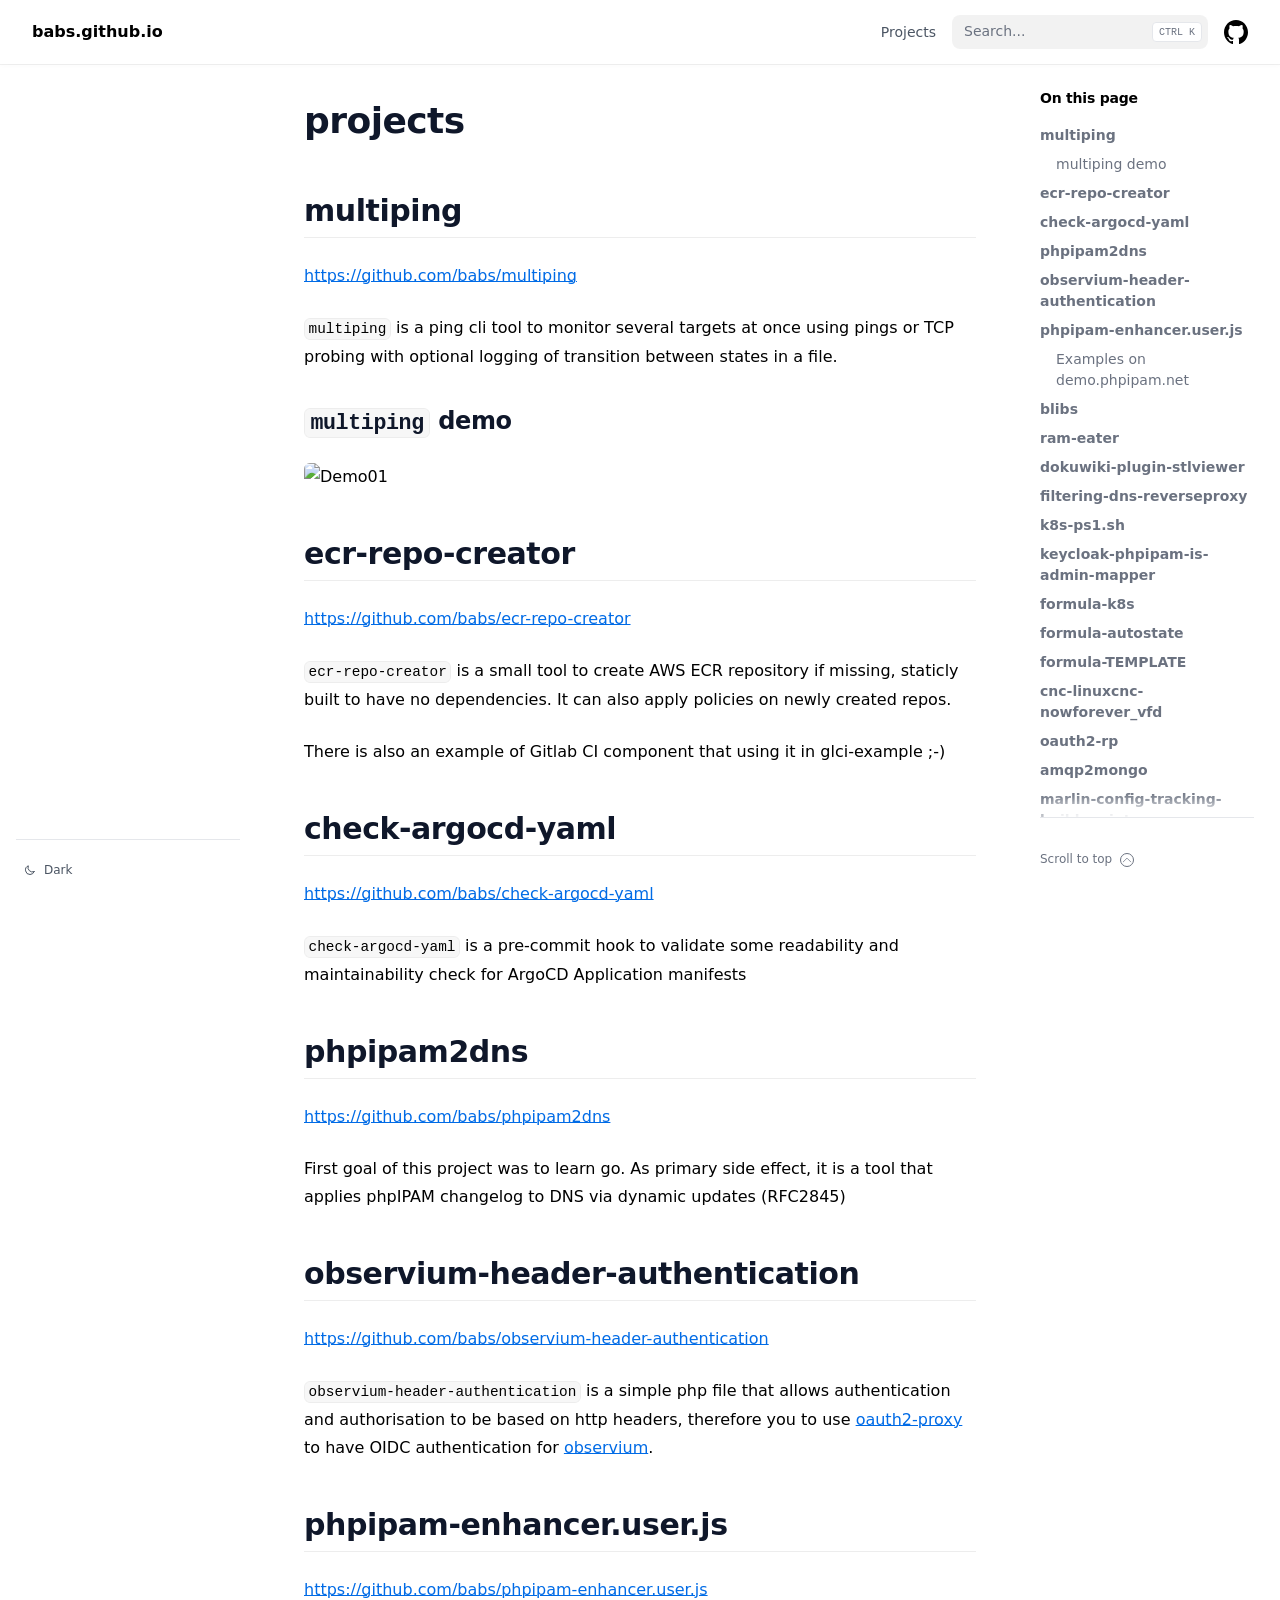
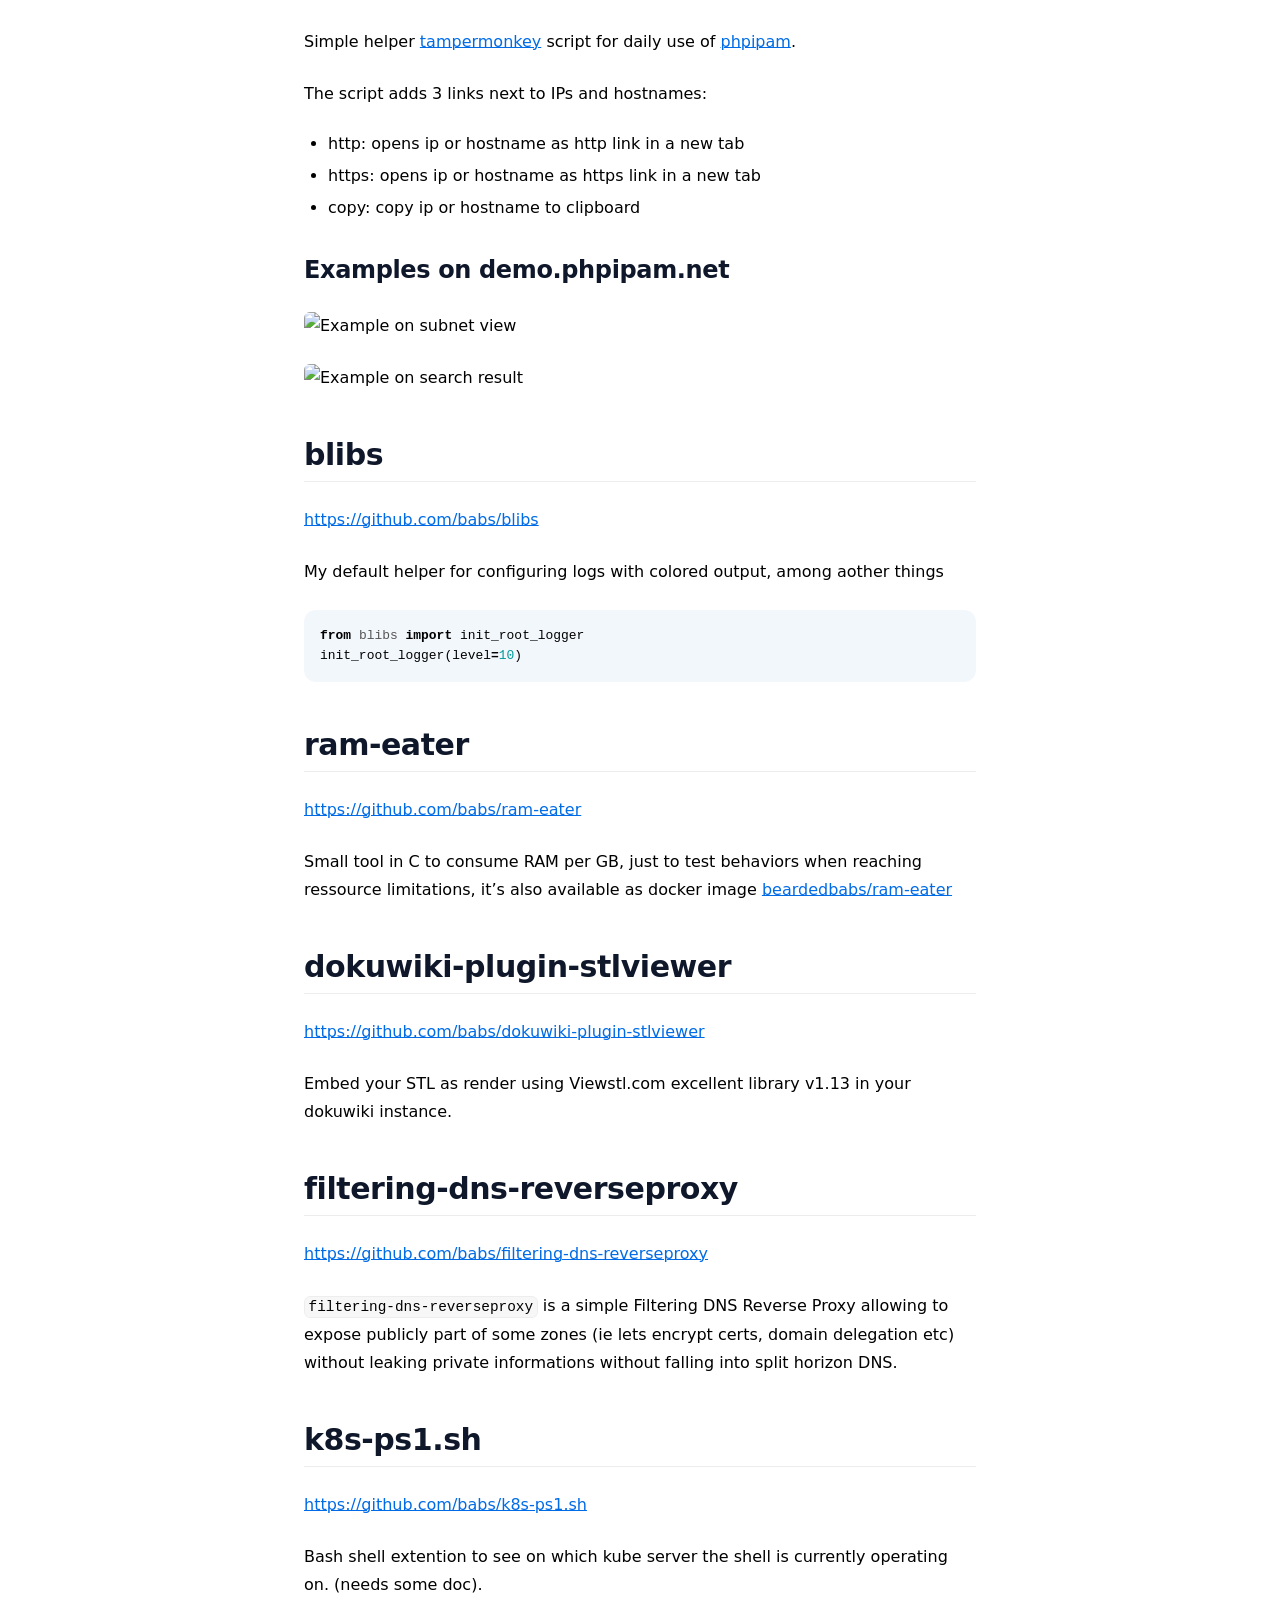
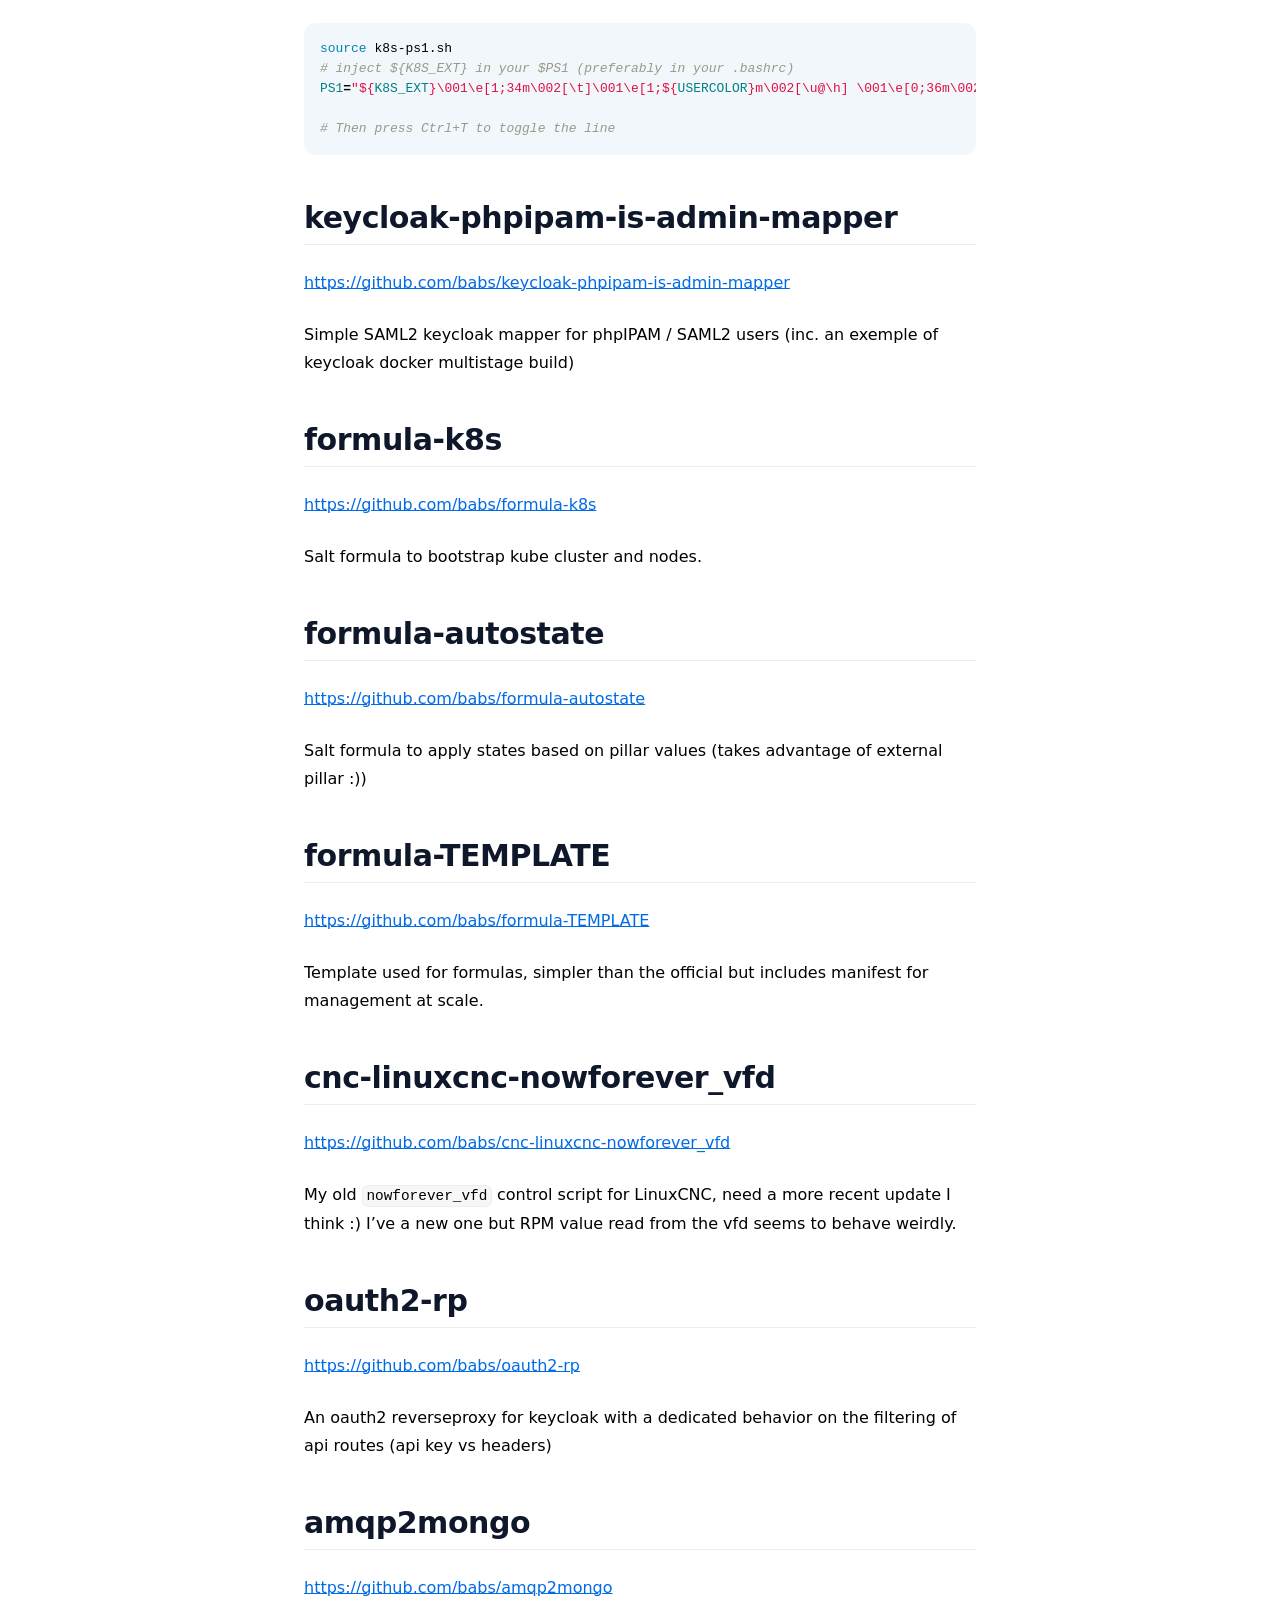
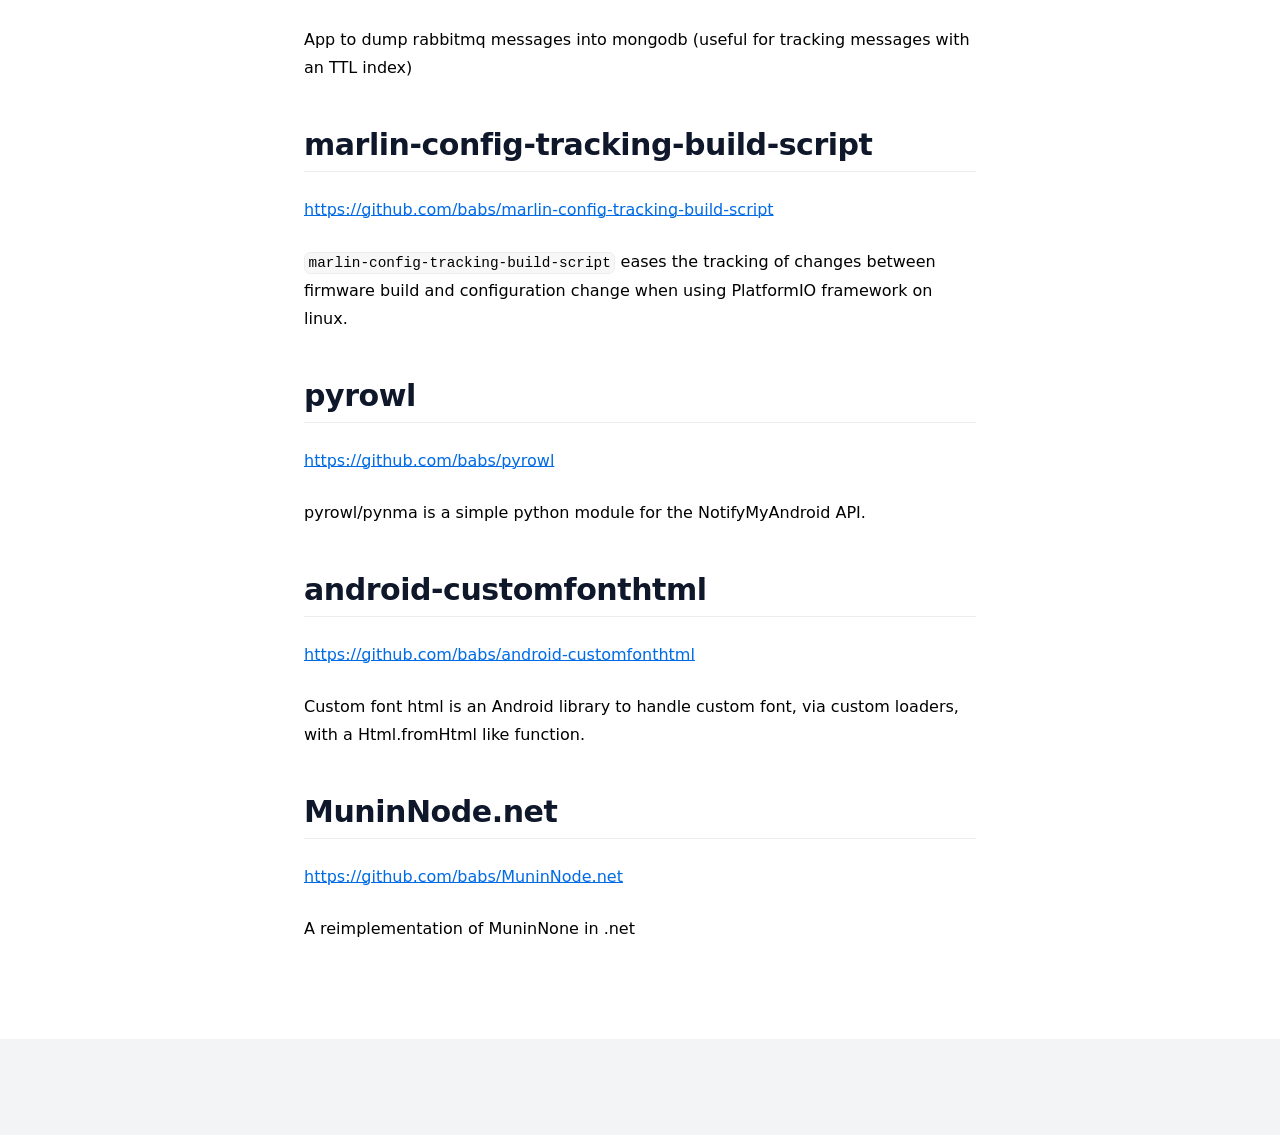
==== commit 7d0b1949: "Add check-argocd-yaml" ====
--- a/index.html
+++ b/index.html
@@ -34,7 +34,7 @@
 ecr-repo-creator is a small tool to create AWS ECR repository if missing, staticly built to have no dependencies. It can also apply policies on newly created repos.">
   <meta itemprop="datePublished" content="2024-08-17T00:59:44+02:00">
   <meta itemprop="dateModified" content="2024-08-17T00:59:44+02:00">
-  <meta itemprop="wordCount" content="523">
+  <meta itemprop="wordCount" content="541">
   <meta name="twitter:card" content="summary">
   <meta name="twitter:title" content="babs.github.io">
   <meta name="twitter:description" content="projectsmultiping https://github.com/babs/multiping
@@ -192,6 +192,10 @@
         </a>
       </li>
       <li class="hx-my-2 hx-scroll-my-6 hx-scroll-py-6">
+        <a class="hx-font-semibold hx-inline-block hx-text-gray-500 hover:hx-text-gray-900 dark:hx-text-gray-400 dark:hover:hx-text-gray-300 contrast-more:hx-text-gray-900 contrast-more:hx-underline contrast-more:dark:hx-text-gray-50 hx-w-full hx-break-words" href="#check-argocd-yaml">check-argocd-yaml
+        </a>
+      </li>
+      <li class="hx-my-2 hx-scroll-my-6 hx-scroll-py-6">
         <a class="hx-font-semibold hx-inline-block hx-text-gray-500 hover:hx-text-gray-900 dark:hx-text-gray-400 dark:hover:hx-text-gray-300 contrast-more:hx-text-gray-900 contrast-more:hx-underline contrast-more:dark:hx-text-gray-50 hx-w-full hx-break-words" href="#phpipam2dns">phpipam2dns
         </a>
       </li>
@@ -301,6 +305,9 @@
 <p><code>ecr-repo-creator</code> is a small tool to create AWS ECR repository if missing, staticly built to have no dependencies.
 It can also apply policies on newly created repos.</p>
 <p>There is also an example of Gitlab CI component that using it in glci-example ;-)</p>
+<h2>check-argocd-yaml<span class="hx-absolute -hx-mt-20" id="check-argocd-yaml"></span>
+    <a href="#check-argocd-yaml" class="subheading-anchor" aria-label="Permalink for this section"></a></h2><p><a href="https://github.com/babs/check-argocd-yaml" target="_blank" rel="noopener">https://github.com/babs/check-argocd-yaml</a></p>
+<p><code>check-argocd-yaml</code> is a pre-commit hook to validate some readability and maintainability check for ArgoCD Application manifests</p>
 <h2>phpipam2dns<span class="hx-absolute -hx-mt-20" id="phpipam2dns"></span>
     <a href="#phpipam2dns" class="subheading-anchor" aria-label="Permalink for this section"></a></h2><p><a href="https://github.com/babs/phpipam2dns" target="_blank" rel="noopener">https://github.com/babs/phpipam2dns</a></p>
 <p>First goal of this project was to learn go. As primary side effect, it is a tool that applies phpIPAM changelog to DNS via dynamic updates (RFC2845)</p>
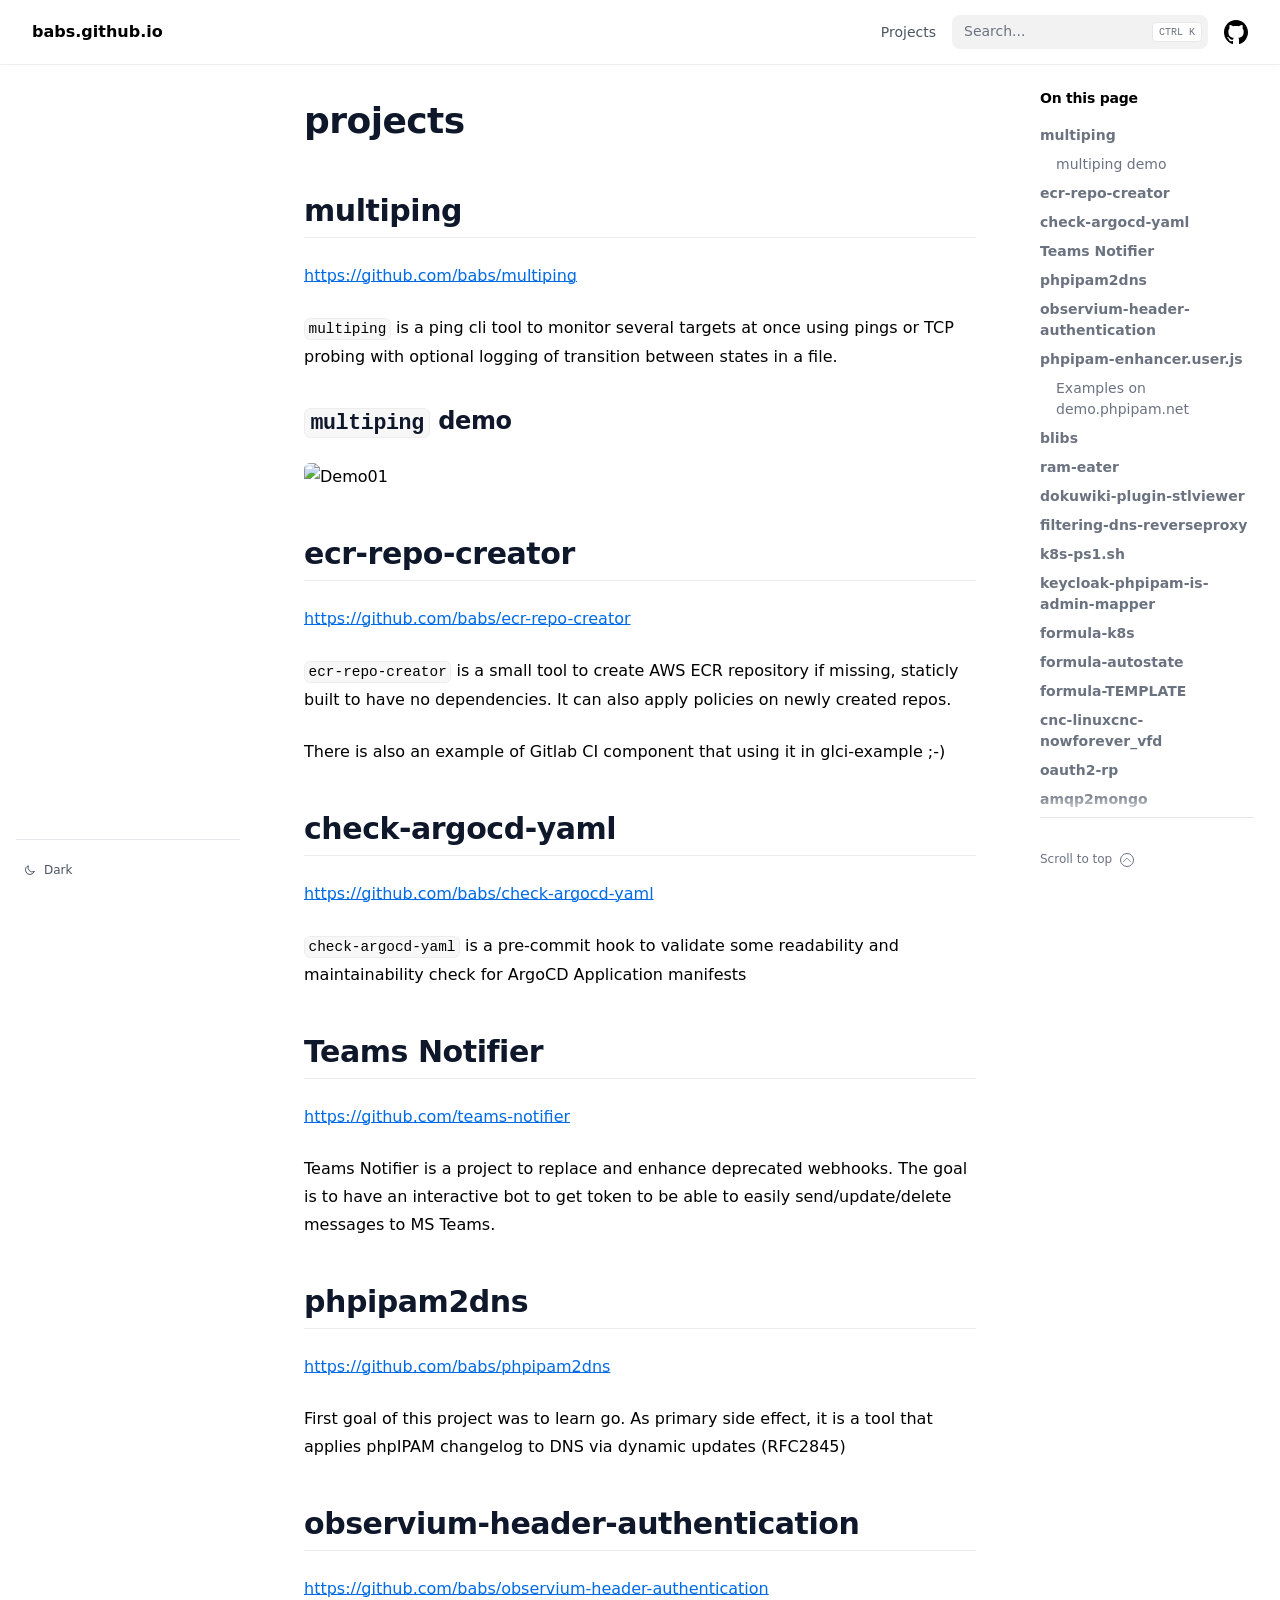
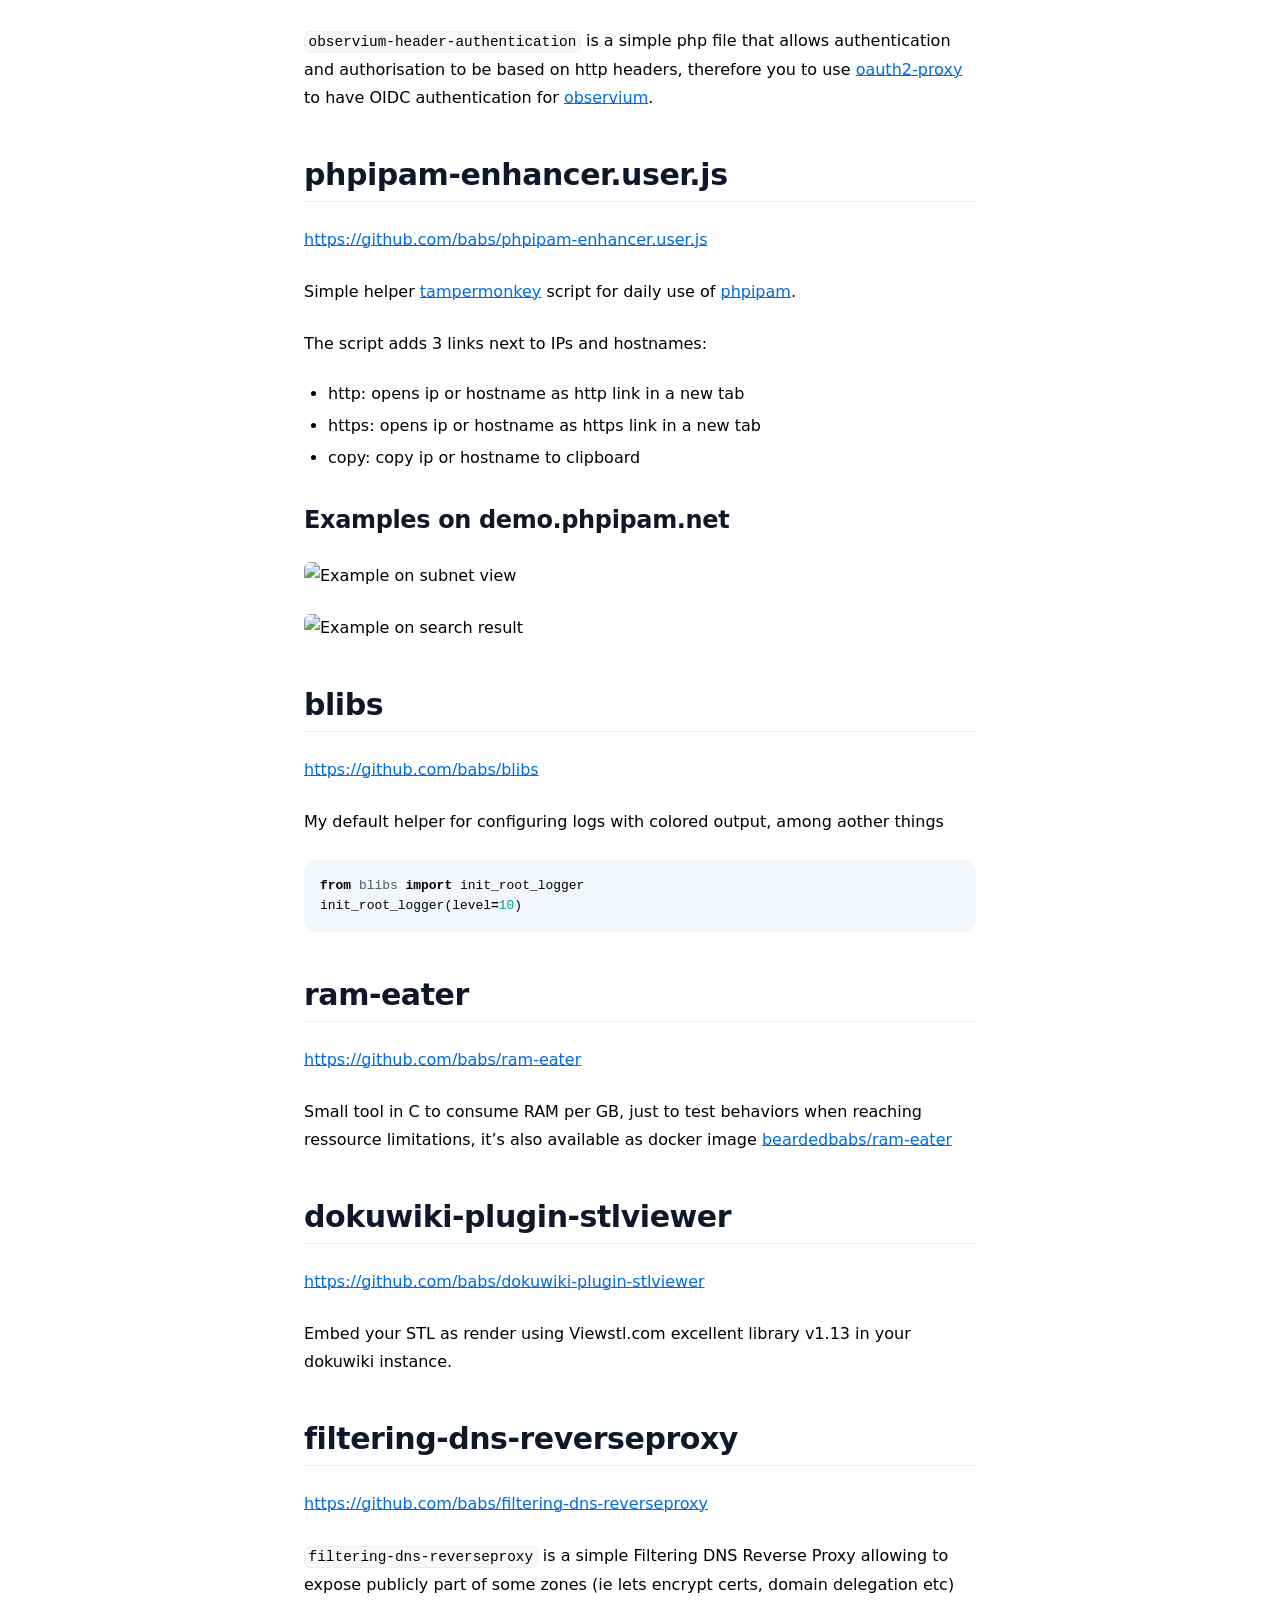
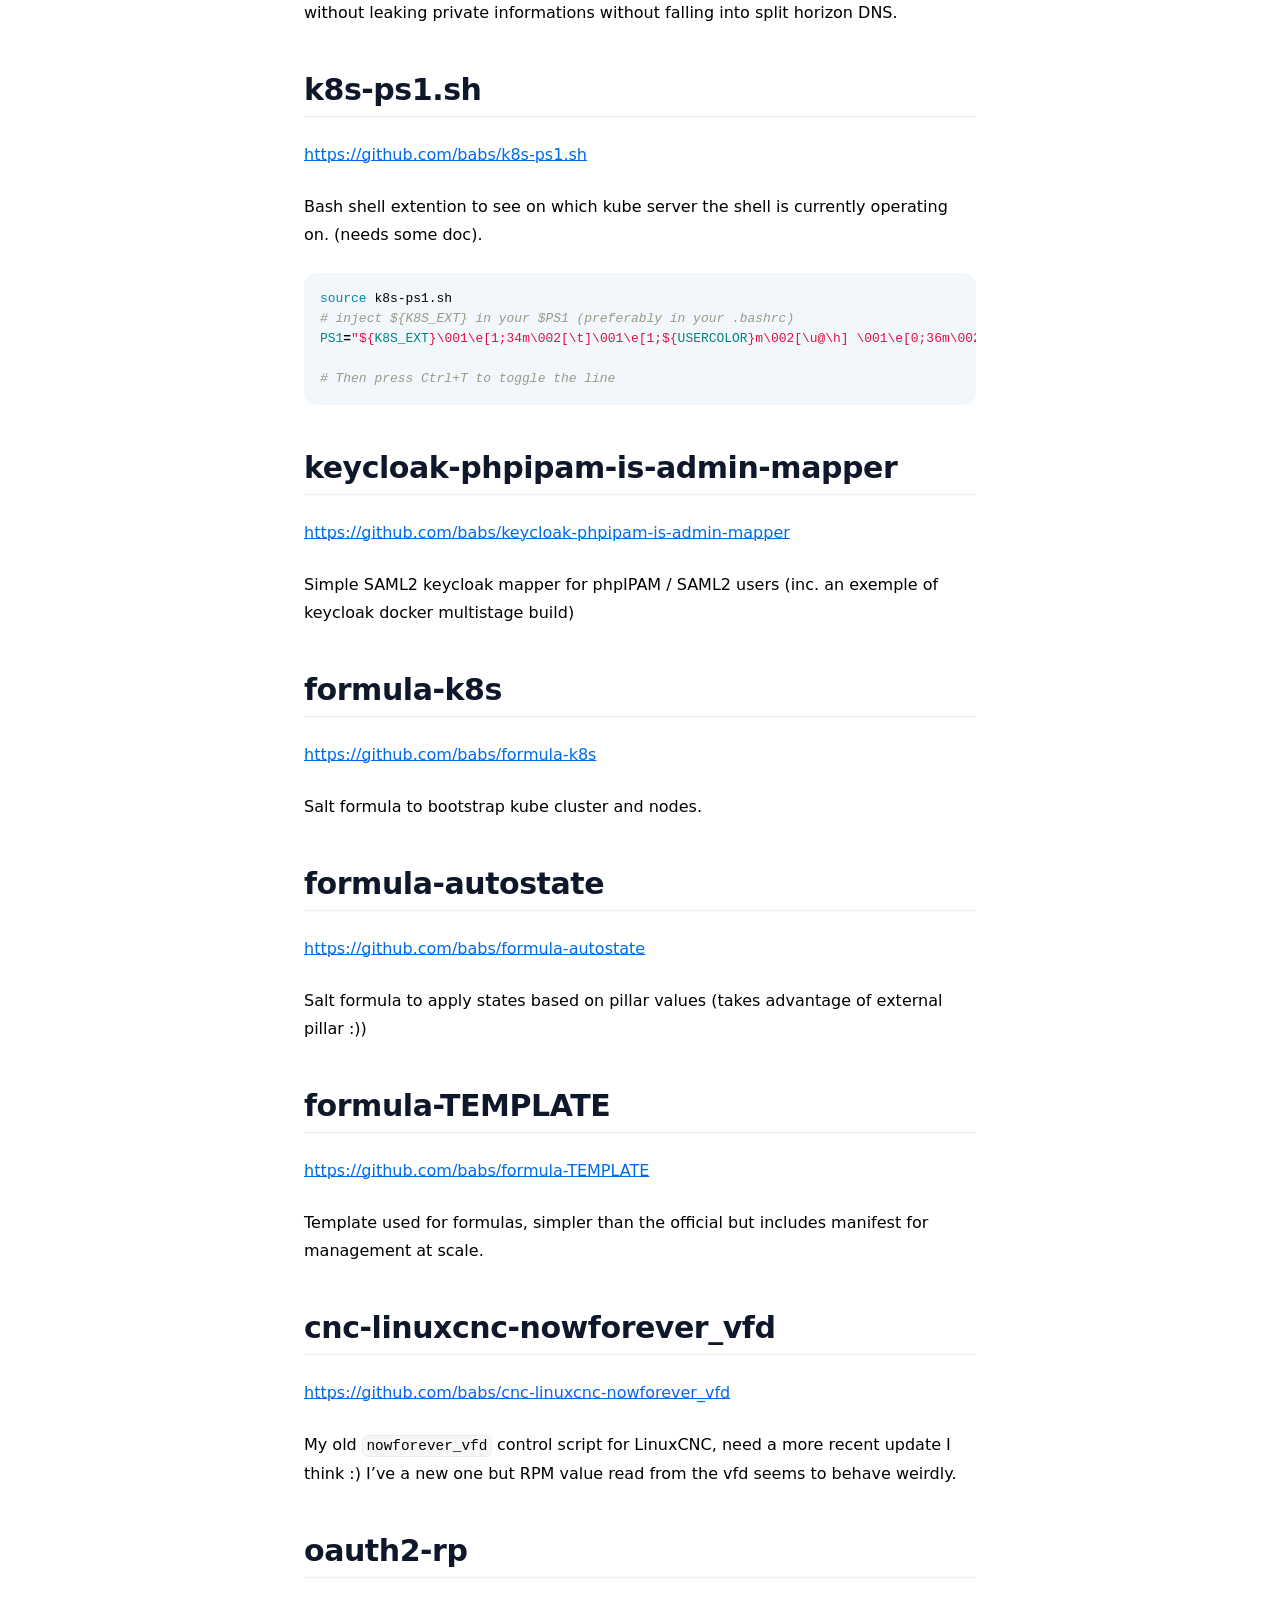
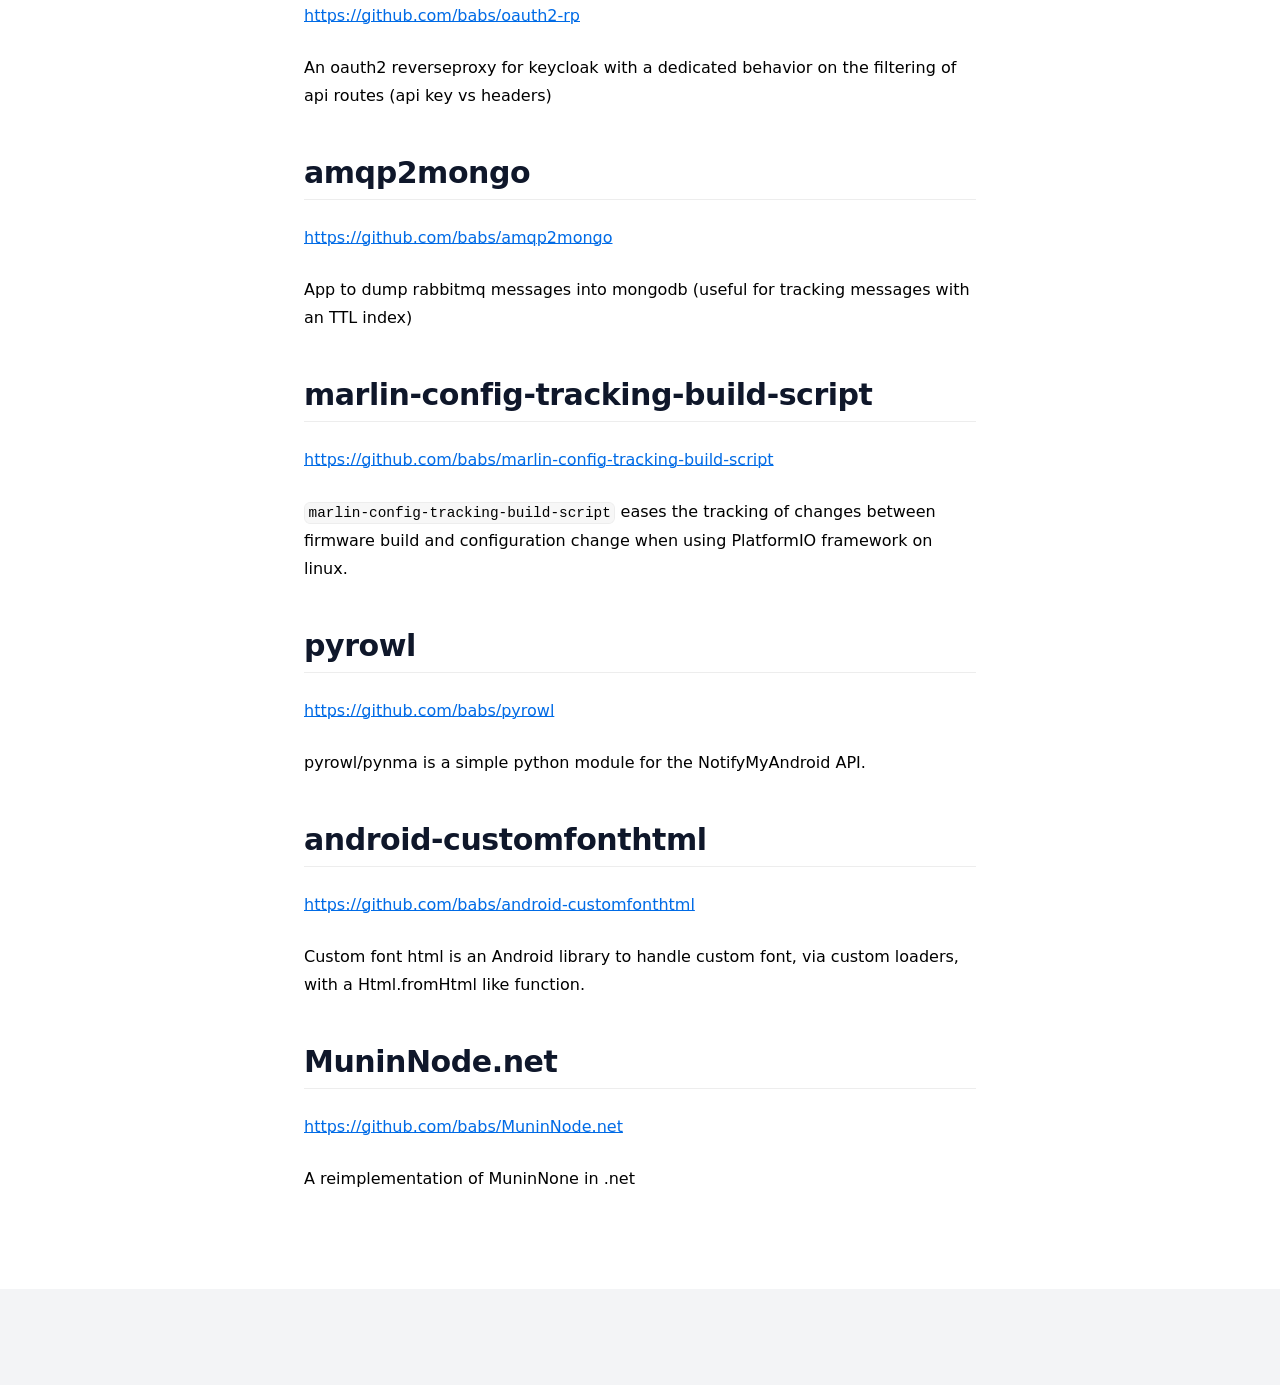
==== commit 8887b3de: "add teams-notifier" ====
--- a/index.html
+++ b/index.html
@@ -34,7 +34,7 @@
 ecr-repo-creator is a small tool to create AWS ECR repository if missing, staticly built to have no dependencies. It can also apply policies on newly created repos.">
   <meta itemprop="datePublished" content="2024-08-17T00:59:44+02:00">
   <meta itemprop="dateModified" content="2024-08-17T00:59:44+02:00">
-  <meta itemprop="wordCount" content="541">
+  <meta itemprop="wordCount" content="576">
   <meta name="twitter:card" content="summary">
   <meta name="twitter:title" content="babs.github.io">
   <meta name="twitter:description" content="projectsmultiping https://github.com/babs/multiping
@@ -196,6 +196,10 @@
         </a>
       </li>
       <li class="hx-my-2 hx-scroll-my-6 hx-scroll-py-6">
+        <a class="hx-font-semibold hx-inline-block hx-text-gray-500 hover:hx-text-gray-900 dark:hx-text-gray-400 dark:hover:hx-text-gray-300 contrast-more:hx-text-gray-900 contrast-more:hx-underline contrast-more:dark:hx-text-gray-50 hx-w-full hx-break-words" href="#teams-notifier">Teams Notifier
+        </a>
+      </li>
+      <li class="hx-my-2 hx-scroll-my-6 hx-scroll-py-6">
         <a class="hx-font-semibold hx-inline-block hx-text-gray-500 hover:hx-text-gray-900 dark:hx-text-gray-400 dark:hover:hx-text-gray-300 contrast-more:hx-text-gray-900 contrast-more:hx-underline contrast-more:dark:hx-text-gray-50 hx-w-full hx-break-words" href="#phpipam2dns">phpipam2dns
         </a>
       </li>
@@ -308,6 +312,9 @@
 <h2>check-argocd-yaml<span class="hx-absolute -hx-mt-20" id="check-argocd-yaml"></span>
     <a href="#check-argocd-yaml" class="subheading-anchor" aria-label="Permalink for this section"></a></h2><p><a href="https://github.com/babs/check-argocd-yaml" target="_blank" rel="noopener">https://github.com/babs/check-argocd-yaml</a></p>
 <p><code>check-argocd-yaml</code> is a pre-commit hook to validate some readability and maintainability check for ArgoCD Application manifests</p>
+<h2>Teams Notifier<span class="hx-absolute -hx-mt-20" id="teams-notifier"></span>
+    <a href="#teams-notifier" class="subheading-anchor" aria-label="Permalink for this section"></a></h2><p><a href="https://github.com/teams-notifier" target="_blank" rel="noopener">https://github.com/teams-notifier</a></p>
+<p>Teams Notifier is a project to replace and enhance deprecated webhooks. The goal is to have an interactive bot to get token to be able to easily send/update/delete messages to MS Teams.</p>
 <h2>phpipam2dns<span class="hx-absolute -hx-mt-20" id="phpipam2dns"></span>
     <a href="#phpipam2dns" class="subheading-anchor" aria-label="Permalink for this section"></a></h2><p><a href="https://github.com/babs/phpipam2dns" target="_blank" rel="noopener">https://github.com/babs/phpipam2dns</a></p>
 <p>First goal of this project was to learn go. As primary side effect, it is a tool that applies phpIPAM changelog to DNS via dynamic updates (RFC2845)</p>
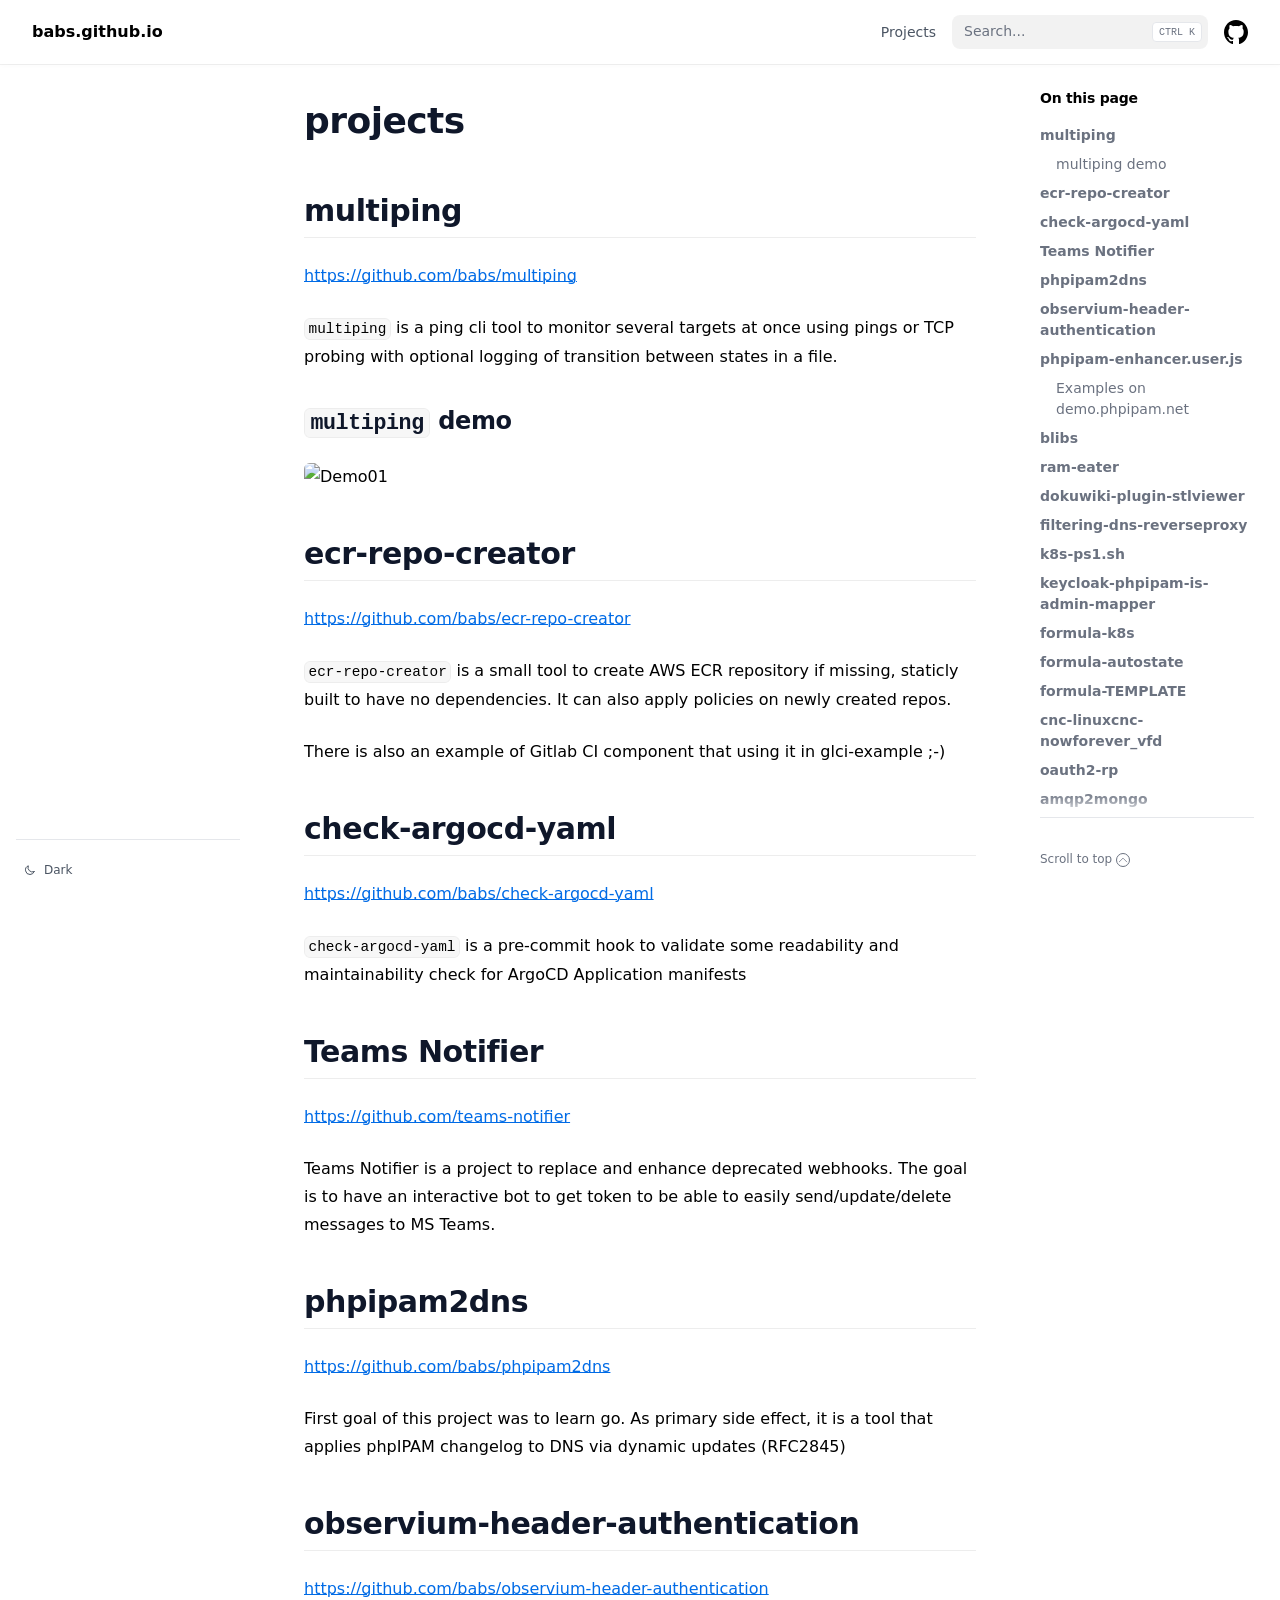
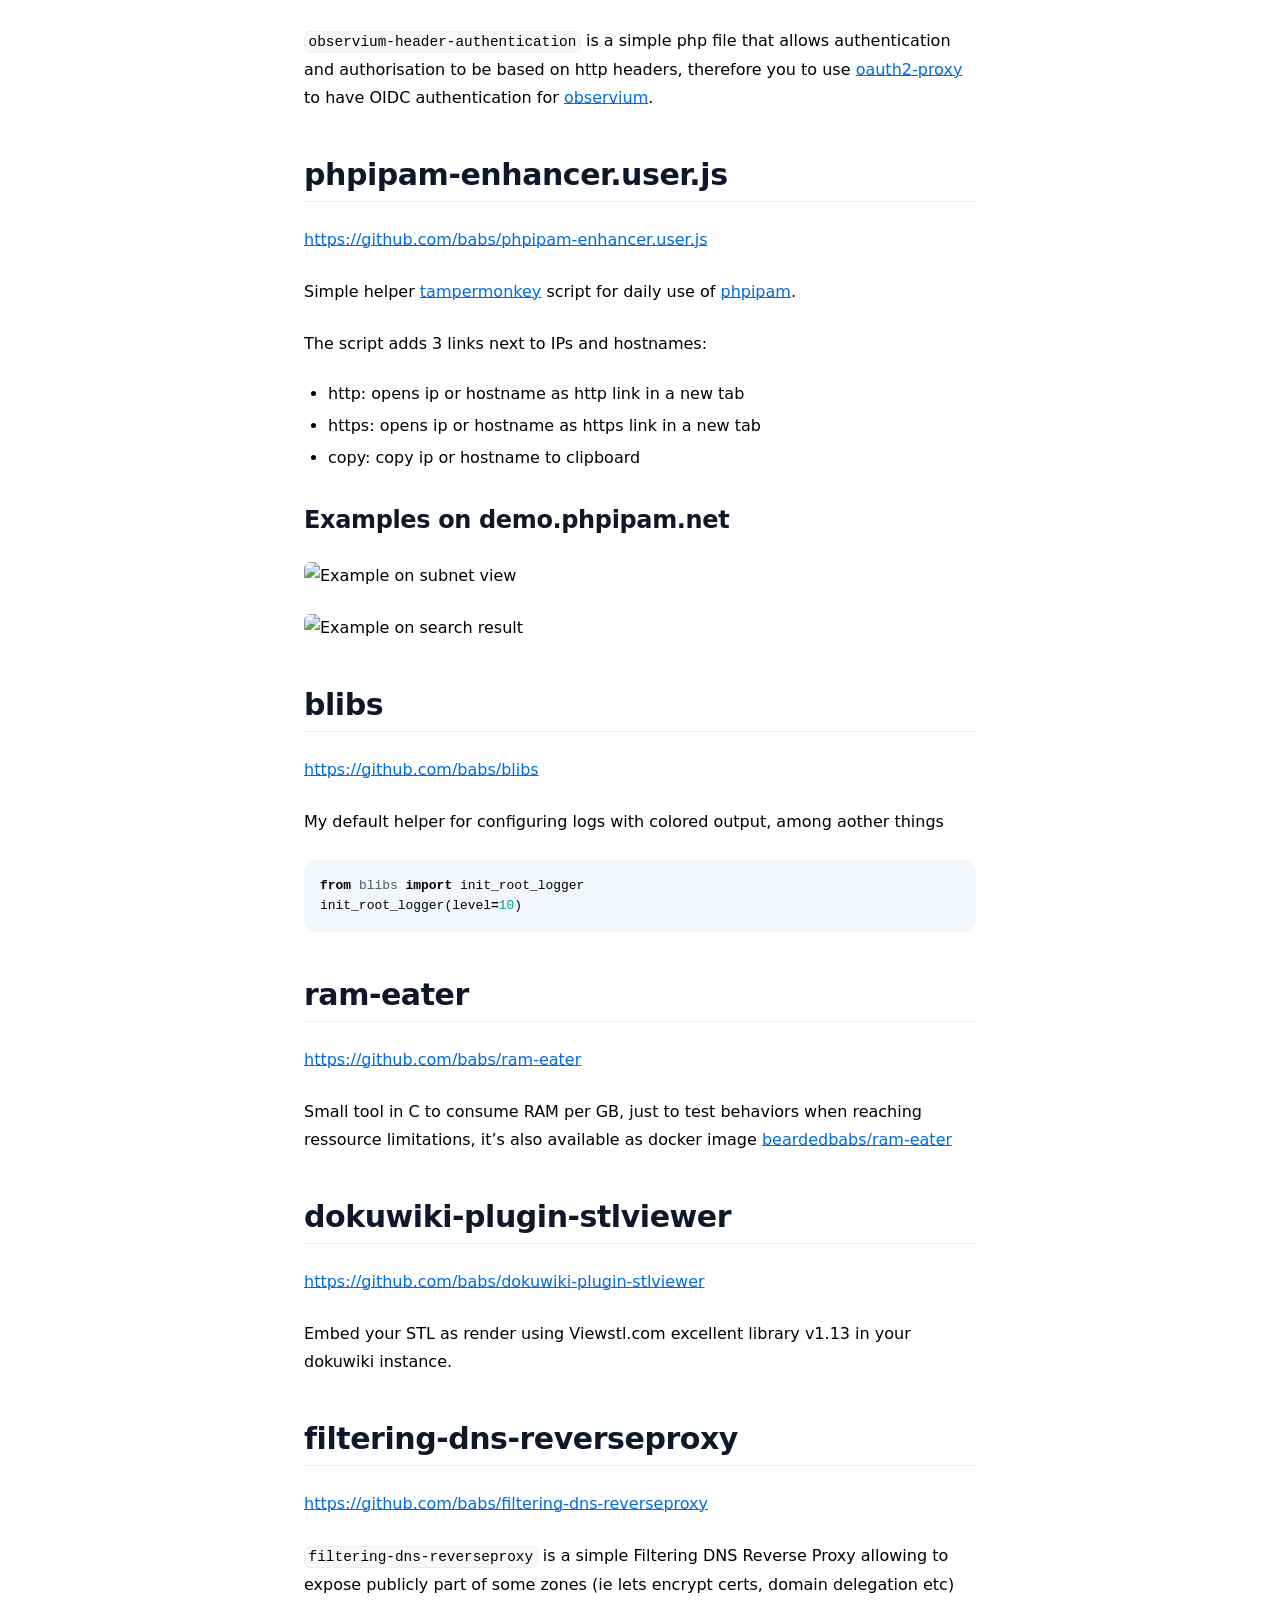
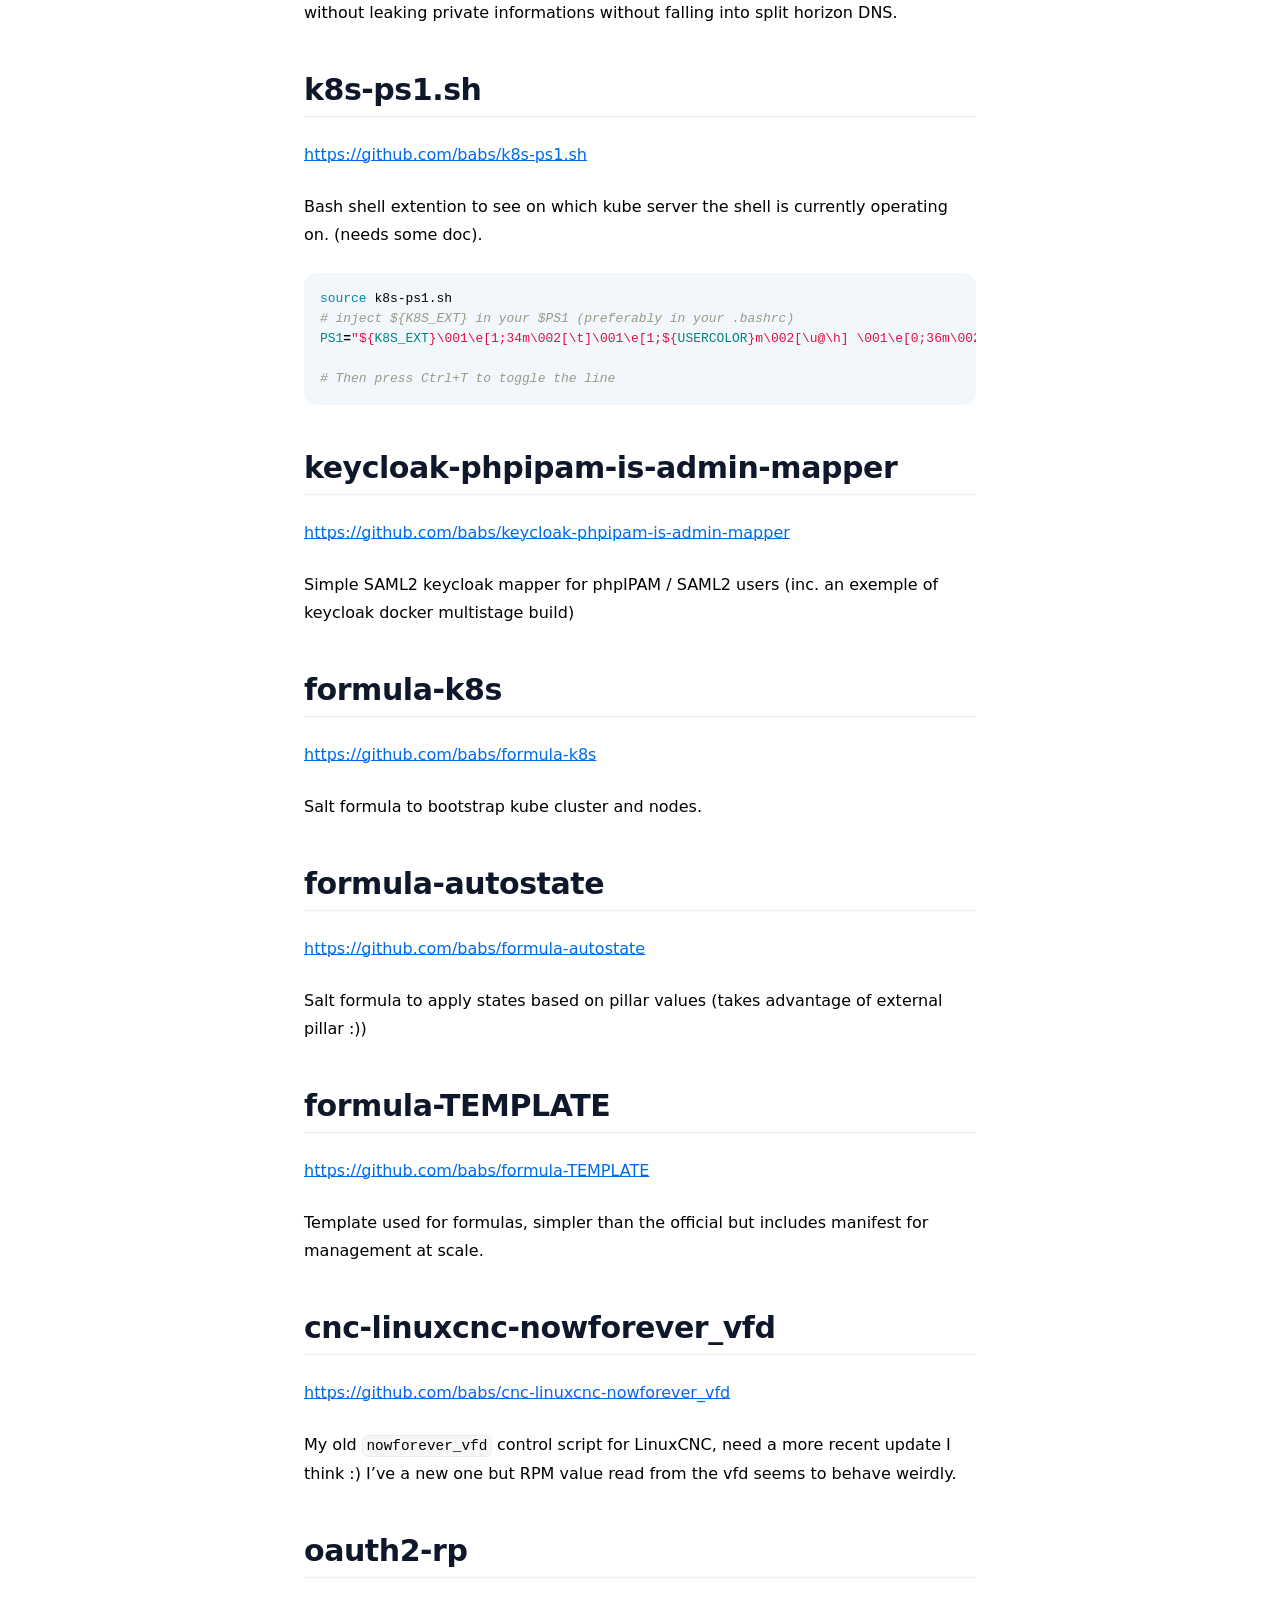
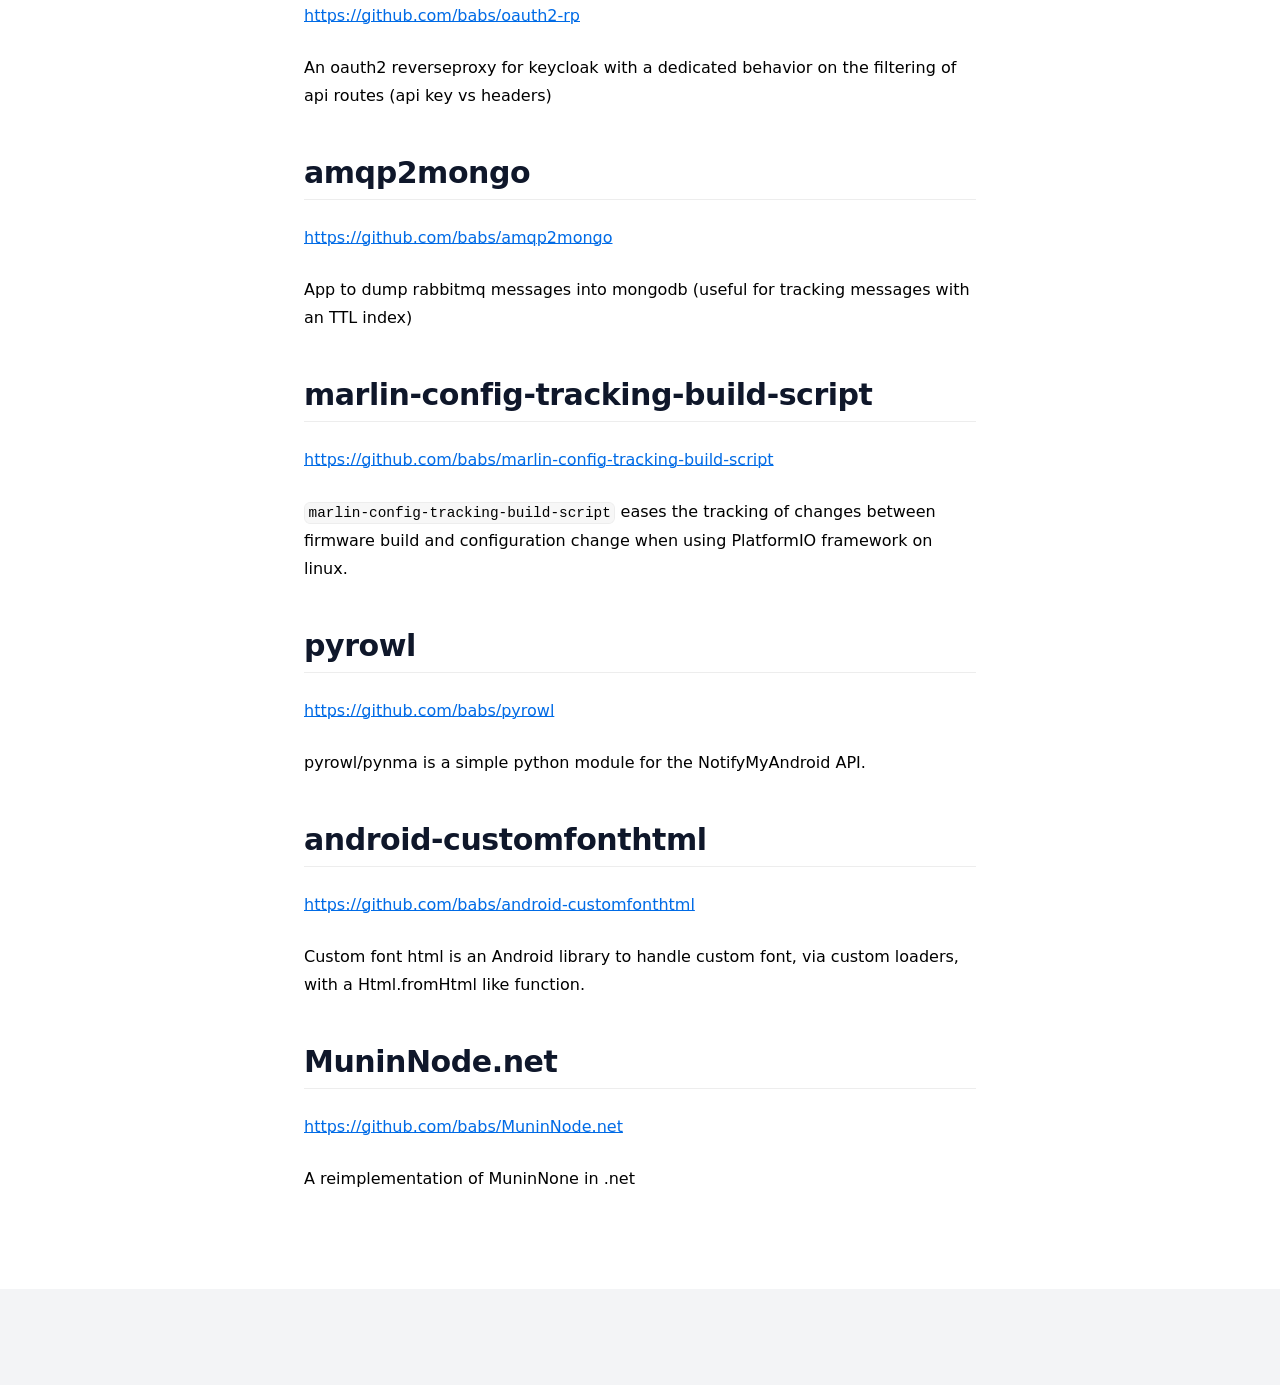
==== commit e4623147: "add ga" ====
--- a/index.html
+++ b/index.html
@@ -1,447 +1,46 @@
-<!DOCTYPE html>
-<html lang="en"><head>
-	<meta name="generator" content="Hugo 0.134.2">
-  <meta charset="utf-8" />
-  <meta name="viewport" content="width=device-width, initial-scale=1.0" />
-  <meta name="robots" content="index, follow" />
-  <link rel="icon shortcut" href="/favicon.ico" sizes="32x32" />
-<link rel="icon" href="/favicon.svg" type="image/svg+xml" />
-<link rel="icon" href="/favicon-dark.svg" type="image/svg+xml" media="(prefers-color-scheme: dark)" />
-<link rel="icon" href="/favicon-16x16.png" type="image/png" sizes="16x16" />
-<link rel="icon" href="/favicon-32x32.png" type="image/png" sizes="32x32" />
-<link rel="apple-touch-icon" href="/apple-touch-icon.png" sizes="180x180" />
-<link fetchpriority="low" href="/site.webmanifest" rel="manifest" />
-
-  <title>babs.github.io</title>
-  <meta name="description" content="" />
-
-  
-    <link rel="canonical" href="https://babs.github.io/" itemprop="url" />
-  
-
-  
-
-<meta property="og:title" content="" />
-<meta property="og:description" content="" />
-<meta property="og:type" content="website" />
-<meta property="og:url" content="https://babs.github.io/" />
-
-  
-  <meta itemprop="name" content="babs.github.io">
-  <meta itemprop="description" content="projectsmultiping https://github.com/babs/multiping
+<!doctype html><html lang=en><head><meta name=generator content="Hugo 0.134.2"><meta charset=utf-8><meta name=viewport content="width=device-width,initial-scale=1"><meta name=robots content="index, follow"><link rel="icon shortcut" href=/favicon.ico sizes=32x32><link rel=icon href=/favicon.svg type=image/svg+xml><link rel=icon href=/favicon-dark.svg type=image/svg+xml media="(prefers-color-scheme: dark)"><link rel=icon href=/favicon-16x16.png type=image/png sizes=16x16><link rel=icon href=/favicon-32x32.png type=image/png sizes=32x32><link rel=apple-touch-icon href=/apple-touch-icon.png sizes=180x180><link fetchpriority=low href=/site.webmanifest rel=manifest><title>babs.github.io</title>
+<meta name=description content><link rel=canonical href=https://babs.github.io/ itemprop=url><meta property="og:title" content><meta property="og:description" content><meta property="og:type" content="website"><meta property="og:url" content="https://babs.github.io/"><meta itemprop=name content="babs.github.io"><meta itemprop=description content="projectsmultiping https://github.com/babs/multiping
 multiping is a ping cli tool to monitor several targets at once using pings or TCP probing with optional logging of transition between states in a file.
 multiping demo ecr-repo-creator https://github.com/babs/ecr-repo-creator
-ecr-repo-creator is a small tool to create AWS ECR repository if missing, staticly built to have no dependencies. It can also apply policies on newly created repos.">
-  <meta itemprop="datePublished" content="2024-08-17T00:59:44+02:00">
-  <meta itemprop="dateModified" content="2024-08-17T00:59:44+02:00">
-  <meta itemprop="wordCount" content="576">
-  <meta name="twitter:card" content="summary">
-  <meta name="twitter:title" content="babs.github.io">
-  <meta name="twitter:description" content="projectsmultiping https://github.com/babs/multiping
+ecr-repo-creator is a small tool to create AWS ECR repository if missing, staticly built to have no dependencies. It can also apply policies on newly created repos."><meta itemprop=datePublished content="2024-08-17T00:59:44+02:00"><meta itemprop=dateModified content="2024-08-17T00:59:44+02:00"><meta itemprop=wordCount content="576"><meta name=twitter:card content="summary"><meta name=twitter:title content="babs.github.io"><meta name=twitter:description content="projectsmultiping https://github.com/babs/multiping
 multiping is a ping cli tool to monitor several targets at once using pings or TCP probing with optional logging of transition between states in a file.
 multiping demo ecr-repo-creator https://github.com/babs/ecr-repo-creator
-ecr-repo-creator is a small tool to create AWS ECR repository if missing, staticly built to have no dependencies. It can also apply policies on newly created repos.">
-
-    <link rel="preload" href="/css/compiled/main.min.161ff50df1658fd5bcfb37c9a48c5229b2490451f73c75b63ef82ad14b49c23e.css" as="style" integrity="sha256-Fh/1DfFlj9W8&#43;zfJpIxSKbJJBFH3PHW2Pvgq0UtJwj4=" />
-    <link href="/css/compiled/main.min.161ff50df1658fd5bcfb37c9a48c5229b2490451f73c75b63ef82ad14b49c23e.css" rel="stylesheet" integrity="sha256-Fh/1DfFlj9W8&#43;zfJpIxSKbJJBFH3PHW2Pvgq0UtJwj4=" />
-
-
-
-  <link href="/css/custom.min.e3b0c44298fc1c149afbf4c8996fb92427ae41e4649b934ca495991b7852b855.css" rel="stylesheet" integrity="sha256-47DEQpj8HBSa&#43;/TImW&#43;5JCeuQeRkm5NMpJWZG3hSuFU=" />
-
-
-
-
-
-  <script>
-     
-    const defaultTheme = 'system';
-
-    const setDarkTheme = () => {
-      document.documentElement.classList.add("dark");
-      document.documentElement.style.colorScheme = "dark";
-    }
-    const setLightTheme = () => {
-      document.documentElement.classList.remove("dark");
-      document.documentElement.style.colorScheme = "light";
-    }
-
-    if ("color-theme" in localStorage) {
-      localStorage.getItem("color-theme") === "dark" ? setDarkTheme() : setLightTheme();
-    } else {
-      defaultTheme === "dark" ? setDarkTheme() : setLightTheme();
-      if (defaultTheme === "system") {
-        window.matchMedia("(prefers-color-scheme: dark)").matches ? setDarkTheme() : setLightTheme();
-      }
-    }
-  </script>
-
-  
-</head>
-<body dir="ltr"><div class="nav-container hx-sticky hx-top-0 hx-z-20 hx-w-full hx-bg-transparent print:hx-hidden">
-  <div class="nav-container-blur hx-pointer-events-none hx-absolute hx-z-[-1] hx-h-full hx-w-full hx-bg-white dark:hx-bg-dark hx-shadow-[0_2px_4px_rgba(0,0,0,.02),0_1px_0_rgba(0,0,0,.06)] contrast-more:hx-shadow-[0_0_0_1px_#000] dark:hx-shadow-[0_-1px_0_rgba(255,255,255,.1)_inset] contrast-more:dark:hx-shadow-[0_0_0_1px_#fff]"></div>
-
-  <nav class="hx-mx-auto hx-flex hx-items-center hx-justify-end hx-gap-2 hx-h-16 hx-px-6 hx-max-w-[90rem]">
-    <a class="hx-flex hx-items-center hover:hx-opacity-75 ltr:hx-mr-auto rtl:hx-ml-auto" href="/">
-        <span class="hx-mx-2 hx-font-extrabold hx-inline hx-select-none" title="babs.github.io">babs.github.io</span>
-    </a><a
-            title="Projects"
-            href="/projects"
-            
-            class="hx-text-sm contrast-more:hx-text-gray-700 contrast-more:dark:hx-text-gray-100 hx-relative -hx-ml-2 hx-hidden hx-whitespace-nowrap hx-p-2 md:hx-inline-block hx-text-gray-600 hover:hx-text-gray-800 dark:hx-text-gray-400 dark:hover:hx-text-gray-200"
-          >
-            <span class="hx-text-center">Projects</span>
-          </a><div class="search-wrapper hx-relative md:hx-w-64">
-  <div class="hx-relative hx-flex hx-items-center hx-text-gray-900 contrast-more:hx-text-gray-800 dark:hx-text-gray-300 contrast-more:dark:hx-text-gray-300">
-    <input
-      placeholder="Search..."
-      class="search-input hx-block hx-w-full hx-appearance-none hx-rounded-lg hx-px-3 hx-py-2 hx-transition-colors hx-text-base hx-leading-tight md:hx-text-sm hx-bg-black/[.05] dark:hx-bg-gray-50/10 focus:hx-bg-white dark:focus:hx-bg-dark placeholder:hx-text-gray-500 dark:placeholder:hx-text-gray-400 contrast-more:hx-border contrast-more:hx-border-current"
-      type="search"
-      value=""
-      spellcheck="false"
-    />
-    <kbd
-      class="hx-absolute hx-my-1.5 hx-select-none ltr:hx-right-1.5 rtl:hx-left-1.5 hx-h-5 hx-rounded hx-bg-white hx-px-1.5 hx-font-mono hx-text-[10px] hx-font-medium hx-text-gray-500 hx-border dark:hx-border-gray-100/20 dark:hx-bg-dark/50 contrast-more:hx-border-current contrast-more:hx-text-current contrast-more:dark:hx-border-current hx-items-center hx-gap-1 hx-transition-opacity hx-pointer-events-none hx-hidden sm:hx-flex"
-    >
-      CTRL K
-    </kbd>
-  </div>
-
-  <div>
-    <ul
-      class="search-results hextra-scrollbar hx-hidden hx-border hx-border-gray-200 hx-bg-white hx-text-gray-100 dark:hx-border-neutral-800 dark:hx-bg-neutral-900 hx-absolute hx-top-full hx-z-20 hx-mt-2 hx-overflow-auto hx-overscroll-contain hx-rounded-xl hx-py-2.5 hx-shadow-xl hx-max-h-[min(calc(50vh-11rem-env(safe-area-inset-bottom)),400px)] md:hx-max-h-[min(calc(100vh-5rem-env(safe-area-inset-bottom)),400px)] hx-inset-x-0 ltr:md:hx-left-auto rtl:md:hx-right-auto contrast-more:hx-border contrast-more:hx-border-gray-900 contrast-more:dark:hx-border-gray-50 hx-w-screen hx-min-h-[100px] hx-max-w-[min(calc(100vw-2rem),calc(100%+20rem))]"
-      style="transition: max-height 0.2s ease 0s;"
-    ></ul>
-  </div>
-</div>
-
-          <a class="hx-p-2 hx-text-current" target="_blank" rel="noreferer" href="https://github.com/babs/" title="GitHub"><svg height=24 fill="currentColor" viewBox="3 3 18 18">
-  <path d="M12 3C7.0275 3 3 7.12937 3 12.2276C3 16.3109 5.57625 19.7597 9.15374 20.9824C9.60374 21.0631 9.77249 20.7863 9.77249 20.5441C9.77249 20.3249 9.76125 19.5982 9.76125 18.8254C7.5 19.2522 6.915 18.2602 6.735 17.7412C6.63375 17.4759 6.19499 16.6569 5.8125 16.4378C5.4975 16.2647 5.0475 15.838 5.80124 15.8264C6.51 15.8149 7.01625 16.4954 7.18499 16.7723C7.99499 18.1679 9.28875 17.7758 9.80625 17.5335C9.885 16.9337 10.1212 16.53 10.38 16.2993C8.3775 16.0687 6.285 15.2728 6.285 11.7432C6.285 10.7397 6.63375 9.9092 7.20749 9.26326C7.1175 9.03257 6.8025 8.08674 7.2975 6.81794C7.2975 6.81794 8.05125 6.57571 9.77249 7.76377C10.4925 7.55615 11.2575 7.45234 12.0225 7.45234C12.7875 7.45234 13.5525 7.55615 14.2725 7.76377C15.9937 6.56418 16.7475 6.81794 16.7475 6.81794C17.2424 8.08674 16.9275 9.03257 16.8375 9.26326C17.4113 9.9092 17.76 10.7281 17.76 11.7432C17.76 15.2843 15.6563 16.0687 13.6537 16.2993C13.98 16.5877 14.2613 17.1414 14.2613 18.0065C14.2613 19.2407 14.25 20.2326 14.25 20.5441C14.25 20.7863 14.4188 21.0746 14.8688 20.9824C16.6554 20.364 18.2079 19.1866 19.3078 17.6162C20.4077 16.0457 20.9995 14.1611 21 12.2276C21 7.12937 16.9725 3 12 3Z"></path>
-</svg>
-<span class="hx-sr-only">GitHub</span>
-          </a><button type="button" aria-label="Menu" class="hamburger-menu -hx-mr-2 hx-rounded hx-p-2 active:hx-bg-gray-400/20 md:hx-hidden"><svg height=24 fill="none" viewBox="0 0 24 24" stroke="currentColor"><g><path stroke-linecap="round" stroke-linejoin="round" stroke-width="2" d="M4 8H20"></path></g><g><path stroke-linecap="round" stroke-linejoin="round" stroke-width="2" d="M4 16H20"></path></g></svg></button>
-  </nav>
-</div>
-
-<div class='hx-mx-auto hx-flex hx-max-w-screen-xl'>
-  <div class="mobile-menu-overlay [transition:background-color_1.5s_ease] hx-fixed hx-inset-0 hx-z-10 hx-bg-black/80 dark:hx-bg-black/60 hx-hidden"></div>
-<aside class="sidebar-container hx-flex hx-flex-col print:hx-hidden md:hx-top-16 md:hx-shrink-0 md:hx-w-64 md:hx-self-start max-md:[transform:translate3d(0,-100%,0)] md:hx-sticky">
-  
-  <div class="hx-px-4 hx-pt-4 md:hx-hidden">
-    <div class="search-wrapper hx-relative md:hx-w-64">
-  <div class="hx-relative hx-flex hx-items-center hx-text-gray-900 contrast-more:hx-text-gray-800 dark:hx-text-gray-300 contrast-more:dark:hx-text-gray-300">
-    <input
-      placeholder="Search..."
-      class="search-input hx-block hx-w-full hx-appearance-none hx-rounded-lg hx-px-3 hx-py-2 hx-transition-colors hx-text-base hx-leading-tight md:hx-text-sm hx-bg-black/[.05] dark:hx-bg-gray-50/10 focus:hx-bg-white dark:focus:hx-bg-dark placeholder:hx-text-gray-500 dark:placeholder:hx-text-gray-400 contrast-more:hx-border contrast-more:hx-border-current"
-      type="search"
-      value=""
-      spellcheck="false"
-    />
-    <kbd
-      class="hx-absolute hx-my-1.5 hx-select-none ltr:hx-right-1.5 rtl:hx-left-1.5 hx-h-5 hx-rounded hx-bg-white hx-px-1.5 hx-font-mono hx-text-[10px] hx-font-medium hx-text-gray-500 hx-border dark:hx-border-gray-100/20 dark:hx-bg-dark/50 contrast-more:hx-border-current contrast-more:hx-text-current contrast-more:dark:hx-border-current hx-items-center hx-gap-1 hx-transition-opacity hx-pointer-events-none hx-hidden sm:hx-flex"
-    >
-      CTRL K
-    </kbd>
-  </div>
-
-  <div>
-    <ul
-      class="search-results hextra-scrollbar hx-hidden hx-border hx-border-gray-200 hx-bg-white hx-text-gray-100 dark:hx-border-neutral-800 dark:hx-bg-neutral-900 hx-absolute hx-top-full hx-z-20 hx-mt-2 hx-overflow-auto hx-overscroll-contain hx-rounded-xl hx-py-2.5 hx-shadow-xl hx-max-h-[min(calc(50vh-11rem-env(safe-area-inset-bottom)),400px)] md:hx-max-h-[min(calc(100vh-5rem-env(safe-area-inset-bottom)),400px)] hx-inset-x-0 ltr:md:hx-left-auto rtl:md:hx-right-auto contrast-more:hx-border contrast-more:hx-border-gray-900 contrast-more:dark:hx-border-gray-50 hx-w-screen hx-min-h-[100px] hx-max-w-[min(calc(100vw-2rem),calc(100%+20rem))]"
-      style="transition: max-height 0.2s ease 0s;"
-    ></ul>
-  </div>
-</div>
-
-  </div>
-  <div class="hextra-scrollbar hx-overflow-y-auto hx-overflow-x-hidden hx-p-4 hx-grow md:hx-h-[calc(100vh-var(--navbar-height)-var(--menu-height))]">
-    <ul class="hx-flex hx-flex-col hx-gap-1 md:hx-hidden">
-      
-      
-    </ul>
-
-    <ul class="hx-flex hx-flex-col hx-gap-1 max-md:hx-hidden">
-        
-        
-      </ul>
-    </div>
-  
-  
-    <div class="  hx-sticky hx-bottom-0 hx-bg-white dark:hx-bg-dark hx-mx-4 hx-py-4 hx-shadow-[0_-12px_16px_#fff] hx-flex hx-items-center hx-gap-2 dark:hx-border-neutral-800 dark:hx-shadow-[0_-12px_16px_#111] contrast-more:hx-border-neutral-400 contrast-more:hx-shadow-none contrast-more:dark:hx-shadow-none hx-border-t" data-toggle-animation="show"><div class="hx-flex hx-grow hx-flex-col"><button
-  title="Change theme"
-  data-theme="light"
-  class="theme-toggle hx-group hx-h-7 hx-rounded-md hx-px-2 hx-text-left hx-text-xs hx-font-medium hx-text-gray-600 hx-transition-colors dark:hx-text-gray-400 hover:hx-bg-gray-100 hover:hx-text-gray-900 dark:hover:hx-bg-primary-100/5 dark:hover:hx-text-gray-50"
-  type="button"
-  aria-label="Change theme"
->
-  <div class="hx-flex hx-items-center hx-gap-2 hx-capitalize"><svg height=12 class="group-data-[theme=light]:hx-hidden" xmlns="http://www.w3.org/2000/svg" fill="none" viewBox="0 0 24 24" stroke-width="2" stroke="currentColor" aria-hidden="true"><path stroke-linecap="round" stroke-linejoin="round" d="M12 3v1m0 16v1m9-9h-1M4 12H3m15.364 6.364l-.707-.707M6.343 6.343l-.707-.707m12.728 0l-.707.707M6.343 17.657l-.707.707M16 12a4 4 0 11-8 0 4 4 0 018 0z"/></svg><span class="group-data-[theme=light]:hx-hidden">Light</span><svg height=12 class="group-data-[theme=dark]:hx-hidden" xmlns="http://www.w3.org/2000/svg" fill="none" viewBox="0 0 24 24" stroke-width="2" stroke="currentColor" aria-hidden="true"><path stroke-linecap="round" stroke-linejoin="round" d="M20.354 15.354A9 9 0 018.646 3.646 9.003 9.003 0 0012 21a9.003 9.003 0 008.354-5.646z"/></svg><span class="group-data-[theme=dark]:hx-hidden">Dark</span></div>
-</button>
-</div></div></aside>
-  
-<nav class="hextra-toc hx-order-last hx-hidden hx-w-64 hx-shrink-0 xl:hx-block print:hx-hidden hx-px-4" aria-label="table of contents">
-    <div class="hextra-scrollbar hx-sticky hx-top-16 hx-overflow-y-auto hx-pr-4 hx-pt-6 hx-text-sm [hyphens:auto] hx-max-h-[calc(100vh-var(--navbar-height)-env(safe-area-inset-bottom))] ltr:hx--mr-4 rtl:hx--ml-4"><p class="hx-mb-4 hx-font-semibold hx-tracking-tight">On this page</p><ul>
-      <li class="hx-my-2 hx-scroll-my-6 hx-scroll-py-6">
-        <a class="hx-font-semibold hx-inline-block hx-text-gray-500 hover:hx-text-gray-900 dark:hx-text-gray-400 dark:hover:hx-text-gray-300 contrast-more:hx-text-gray-900 contrast-more:hx-underline contrast-more:dark:hx-text-gray-50 hx-w-full hx-break-words" href="#multiping">multiping
-        </a>
-      </li>
-      <li class="hx-my-2 hx-scroll-my-6 hx-scroll-py-6">
-        <a class="ltr:hx-pl-4 rtl:hx-pr-4 hx-inline-block hx-text-gray-500 hover:hx-text-gray-900 dark:hx-text-gray-400 dark:hover:hx-text-gray-300 contrast-more:hx-text-gray-900 contrast-more:hx-underline contrast-more:dark:hx-text-gray-50 hx-w-full hx-break-words" href="#multiping-demo">multiping demo
-        </a>
-      </li>
-      <li class="hx-my-2 hx-scroll-my-6 hx-scroll-py-6">
-        <a class="hx-font-semibold hx-inline-block hx-text-gray-500 hover:hx-text-gray-900 dark:hx-text-gray-400 dark:hover:hx-text-gray-300 contrast-more:hx-text-gray-900 contrast-more:hx-underline contrast-more:dark:hx-text-gray-50 hx-w-full hx-break-words" href="#ecr-repo-creator">ecr-repo-creator
-        </a>
-      </li>
-      <li class="hx-my-2 hx-scroll-my-6 hx-scroll-py-6">
-        <a class="hx-font-semibold hx-inline-block hx-text-gray-500 hover:hx-text-gray-900 dark:hx-text-gray-400 dark:hover:hx-text-gray-300 contrast-more:hx-text-gray-900 contrast-more:hx-underline contrast-more:dark:hx-text-gray-50 hx-w-full hx-break-words" href="#check-argocd-yaml">check-argocd-yaml
-        </a>
-      </li>
-      <li class="hx-my-2 hx-scroll-my-6 hx-scroll-py-6">
-        <a class="hx-font-semibold hx-inline-block hx-text-gray-500 hover:hx-text-gray-900 dark:hx-text-gray-400 dark:hover:hx-text-gray-300 contrast-more:hx-text-gray-900 contrast-more:hx-underline contrast-more:dark:hx-text-gray-50 hx-w-full hx-break-words" href="#teams-notifier">Teams Notifier
-        </a>
-      </li>
-      <li class="hx-my-2 hx-scroll-my-6 hx-scroll-py-6">
-        <a class="hx-font-semibold hx-inline-block hx-text-gray-500 hover:hx-text-gray-900 dark:hx-text-gray-400 dark:hover:hx-text-gray-300 contrast-more:hx-text-gray-900 contrast-more:hx-underline contrast-more:dark:hx-text-gray-50 hx-w-full hx-break-words" href="#phpipam2dns">phpipam2dns
-        </a>
-      </li>
-      <li class="hx-my-2 hx-scroll-my-6 hx-scroll-py-6">
-        <a class="hx-font-semibold hx-inline-block hx-text-gray-500 hover:hx-text-gray-900 dark:hx-text-gray-400 dark:hover:hx-text-gray-300 contrast-more:hx-text-gray-900 contrast-more:hx-underline contrast-more:dark:hx-text-gray-50 hx-w-full hx-break-words" href="#observium-header-authentication">observium-header-authentication
-        </a>
-      </li>
-      <li class="hx-my-2 hx-scroll-my-6 hx-scroll-py-6">
-        <a class="hx-font-semibold hx-inline-block hx-text-gray-500 hover:hx-text-gray-900 dark:hx-text-gray-400 dark:hover:hx-text-gray-300 contrast-more:hx-text-gray-900 contrast-more:hx-underline contrast-more:dark:hx-text-gray-50 hx-w-full hx-break-words" href="#phpipam-enhanceruserjs">phpipam-enhancer.user.js
-        </a>
-      </li>
-      <li class="hx-my-2 hx-scroll-my-6 hx-scroll-py-6">
-        <a class="ltr:hx-pl-4 rtl:hx-pr-4 hx-inline-block hx-text-gray-500 hover:hx-text-gray-900 dark:hx-text-gray-400 dark:hover:hx-text-gray-300 contrast-more:hx-text-gray-900 contrast-more:hx-underline contrast-more:dark:hx-text-gray-50 hx-w-full hx-break-words" href="#examples-on-demophpipamnet">Examples on demo.phpipam.net
-        </a>
-      </li>
-      <li class="hx-my-2 hx-scroll-my-6 hx-scroll-py-6">
-        <a class="hx-font-semibold hx-inline-block hx-text-gray-500 hover:hx-text-gray-900 dark:hx-text-gray-400 dark:hover:hx-text-gray-300 contrast-more:hx-text-gray-900 contrast-more:hx-underline contrast-more:dark:hx-text-gray-50 hx-w-full hx-break-words" href="#blibs">blibs
-        </a>
-      </li>
-      <li class="hx-my-2 hx-scroll-my-6 hx-scroll-py-6">
-        <a class="hx-font-semibold hx-inline-block hx-text-gray-500 hover:hx-text-gray-900 dark:hx-text-gray-400 dark:hover:hx-text-gray-300 contrast-more:hx-text-gray-900 contrast-more:hx-underline contrast-more:dark:hx-text-gray-50 hx-w-full hx-break-words" href="#ram-eater">ram-eater
-        </a>
-      </li>
-      <li class="hx-my-2 hx-scroll-my-6 hx-scroll-py-6">
-        <a class="hx-font-semibold hx-inline-block hx-text-gray-500 hover:hx-text-gray-900 dark:hx-text-gray-400 dark:hover:hx-text-gray-300 contrast-more:hx-text-gray-900 contrast-more:hx-underline contrast-more:dark:hx-text-gray-50 hx-w-full hx-break-words" href="#dokuwiki-plugin-stlviewer">dokuwiki-plugin-stlviewer
-        </a>
-      </li>
-      <li class="hx-my-2 hx-scroll-my-6 hx-scroll-py-6">
-        <a class="hx-font-semibold hx-inline-block hx-text-gray-500 hover:hx-text-gray-900 dark:hx-text-gray-400 dark:hover:hx-text-gray-300 contrast-more:hx-text-gray-900 contrast-more:hx-underline contrast-more:dark:hx-text-gray-50 hx-w-full hx-break-words" href="#filtering-dns-reverseproxy">filtering-dns-reverseproxy
-        </a>
-      </li>
-      <li class="hx-my-2 hx-scroll-my-6 hx-scroll-py-6">
-        <a class="hx-font-semibold hx-inline-block hx-text-gray-500 hover:hx-text-gray-900 dark:hx-text-gray-400 dark:hover:hx-text-gray-300 contrast-more:hx-text-gray-900 contrast-more:hx-underline contrast-more:dark:hx-text-gray-50 hx-w-full hx-break-words" href="#k8s-ps1sh">k8s-ps1.sh
-        </a>
-      </li>
-      <li class="hx-my-2 hx-scroll-my-6 hx-scroll-py-6">
-        <a class="hx-font-semibold hx-inline-block hx-text-gray-500 hover:hx-text-gray-900 dark:hx-text-gray-400 dark:hover:hx-text-gray-300 contrast-more:hx-text-gray-900 contrast-more:hx-underline contrast-more:dark:hx-text-gray-50 hx-w-full hx-break-words" href="#keycloak-phpipam-is-admin-mapper">keycloak-phpipam-is-admin-mapper
-        </a>
-      </li>
-      <li class="hx-my-2 hx-scroll-my-6 hx-scroll-py-6">
-        <a class="hx-font-semibold hx-inline-block hx-text-gray-500 hover:hx-text-gray-900 dark:hx-text-gray-400 dark:hover:hx-text-gray-300 contrast-more:hx-text-gray-900 contrast-more:hx-underline contrast-more:dark:hx-text-gray-50 hx-w-full hx-break-words" href="#formula-k8s">formula-k8s
-        </a>
-      </li>
-      <li class="hx-my-2 hx-scroll-my-6 hx-scroll-py-6">
-        <a class="hx-font-semibold hx-inline-block hx-text-gray-500 hover:hx-text-gray-900 dark:hx-text-gray-400 dark:hover:hx-text-gray-300 contrast-more:hx-text-gray-900 contrast-more:hx-underline contrast-more:dark:hx-text-gray-50 hx-w-full hx-break-words" href="#formula-autostate">formula-autostate
-        </a>
-      </li>
-      <li class="hx-my-2 hx-scroll-my-6 hx-scroll-py-6">
-        <a class="hx-font-semibold hx-inline-block hx-text-gray-500 hover:hx-text-gray-900 dark:hx-text-gray-400 dark:hover:hx-text-gray-300 contrast-more:hx-text-gray-900 contrast-more:hx-underline contrast-more:dark:hx-text-gray-50 hx-w-full hx-break-words" href="#formula-template">formula-TEMPLATE
-        </a>
-      </li>
-      <li class="hx-my-2 hx-scroll-my-6 hx-scroll-py-6">
-        <a class="hx-font-semibold hx-inline-block hx-text-gray-500 hover:hx-text-gray-900 dark:hx-text-gray-400 dark:hover:hx-text-gray-300 contrast-more:hx-text-gray-900 contrast-more:hx-underline contrast-more:dark:hx-text-gray-50 hx-w-full hx-break-words" href="#cnc-linuxcnc-nowforever_vfd">cnc-linuxcnc-nowforever_vfd
-        </a>
-      </li>
-      <li class="hx-my-2 hx-scroll-my-6 hx-scroll-py-6">
-        <a class="hx-font-semibold hx-inline-block hx-text-gray-500 hover:hx-text-gray-900 dark:hx-text-gray-400 dark:hover:hx-text-gray-300 contrast-more:hx-text-gray-900 contrast-more:hx-underline contrast-more:dark:hx-text-gray-50 hx-w-full hx-break-words" href="#oauth2-rp">oauth2-rp
-        </a>
-      </li>
-      <li class="hx-my-2 hx-scroll-my-6 hx-scroll-py-6">
-        <a class="hx-font-semibold hx-inline-block hx-text-gray-500 hover:hx-text-gray-900 dark:hx-text-gray-400 dark:hover:hx-text-gray-300 contrast-more:hx-text-gray-900 contrast-more:hx-underline contrast-more:dark:hx-text-gray-50 hx-w-full hx-break-words" href="#amqp2mongo">amqp2mongo
-        </a>
-      </li>
-      <li class="hx-my-2 hx-scroll-my-6 hx-scroll-py-6">
-        <a class="hx-font-semibold hx-inline-block hx-text-gray-500 hover:hx-text-gray-900 dark:hx-text-gray-400 dark:hover:hx-text-gray-300 contrast-more:hx-text-gray-900 contrast-more:hx-underline contrast-more:dark:hx-text-gray-50 hx-w-full hx-break-words" href="#marlin-config-tracking-build-script">marlin-config-tracking-build-script
-        </a>
-      </li>
-      <li class="hx-my-2 hx-scroll-my-6 hx-scroll-py-6">
-        <a class="hx-font-semibold hx-inline-block hx-text-gray-500 hover:hx-text-gray-900 dark:hx-text-gray-400 dark:hover:hx-text-gray-300 contrast-more:hx-text-gray-900 contrast-more:hx-underline contrast-more:dark:hx-text-gray-50 hx-w-full hx-break-words" href="#pyrowl">pyrowl
-        </a>
-      </li>
-      <li class="hx-my-2 hx-scroll-my-6 hx-scroll-py-6">
-        <a class="hx-font-semibold hx-inline-block hx-text-gray-500 hover:hx-text-gray-900 dark:hx-text-gray-400 dark:hover:hx-text-gray-300 contrast-more:hx-text-gray-900 contrast-more:hx-underline contrast-more:dark:hx-text-gray-50 hx-w-full hx-break-words" href="#android-customfonthtml">android-customfonthtml
-        </a>
-      </li>
-      <li class="hx-my-2 hx-scroll-my-6 hx-scroll-py-6">
-        <a class="hx-font-semibold hx-inline-block hx-text-gray-500 hover:hx-text-gray-900 dark:hx-text-gray-400 dark:hover:hx-text-gray-300 contrast-more:hx-text-gray-900 contrast-more:hx-underline contrast-more:dark:hx-text-gray-50 hx-w-full hx-break-words" href="#muninnodenet">MuninNode.net
-        </a>
-      </li></ul>
-      <div class="hx-mt-8 hx-border-t hx-bg-white hx-pt-8 hx-shadow-[0_-12px_16px_white] dark:hx-bg-dark dark:hx-shadow-[0_-12px_16px_#111] hx-sticky hx-bottom-0 hx-flex hx-flex-col hx-items-start hx-gap-2 hx-pb-8 dark:hx-border-neutral-800 contrast-more:hx-border-t contrast-more:hx-border-neutral-400 contrast-more:hx-shadow-none contrast-more:dark:hx-border-neutral-400">
-        <button aria-hidden="true" id="backToTop" onClick="scrollUp();" class="hx-transition-all hx-duration-75 hx-opacity-0 hx-text-xs hx-font-medium hx-text-gray-500 hover:hx-text-gray-900 dark:hx-text-gray-400 dark:hover:hx-text-gray-100 contrast-more:hx-text-gray-800 contrast-more:dark:hx-text-gray-50">
-          <span>Scroll to top</span>
-          <svg xmlns="http://www.w3.org/2000/svg" fill="none" viewBox="0 0 24 24" stroke-width="1.5" stroke="currentColor" class="hx-inline ltr:hx-ml-1 rtl:hx-mr-1 hx-h-3.5 hx-w-3.5 hx-border hx-rounded-full hx-border-gray-500 hover:hx-border-gray-900 dark:hx-border-gray-400 dark:hover:hx-border-gray-100 contrast-more:hx-border-gray-800 contrast-more:dark:hx-border-gray-50">
-            <path stroke-linecap="round" stroke-linejoin="round" d="M4.5 15.75l7.5-7.5 7.5 7.5" />
-          </svg>
-        </button>
-      </div>
-    </div>
-  </nav>
-
-
-  <article class="hx-w-full hx-break-words hx-flex hx-min-h-[calc(100vh-var(--navbar-height))] hx-min-w-0 hx-justify-center hx-pb-8 hx-pr-[calc(env(safe-area-inset-right)-1.5rem)]">
-    <main class="hx-w-full hx-min-w-0 hx-max-w-6xl hx-px-6 hx-pt-4 md:hx-px-12">
-      
-  <div class="hx-mt-1.5 hx-flex hx-items-center hx-gap-1 hx-overflow-hidden hx-text-sm hx-text-gray-500 dark:hx-text-gray-400 contrast-more:hx-text-current"><div class="hx-whitespace-nowrap hx-transition-colors hx-font-medium hx-text-gray-700 contrast-more:hx-font-bold contrast-more:hx-text-current dark:hx-text-gray-100 contrast-more:dark:hx-text-current"></div>
-  </div>
-
-      <div class="content">
-    <h1></h1>
-    <h1>projects</h1><h2>multiping<span class="hx-absolute -hx-mt-20" id="multiping"></span>
-    <a href="#multiping" class="subheading-anchor" aria-label="Permalink for this section"></a></h2><p><a href="https://github.com/babs/multiping" target="_blank" rel="noopener">https://github.com/babs/multiping</a></p>
-<p><code>multiping</code> is a ping cli tool to monitor several targets at once using pings or TCP probing with optional logging of transition between states in a file.</p>
-<h3><code>multiping</code> demo<span class="hx-absolute -hx-mt-20" id="multiping-demo"></span>
-    <a href="#multiping-demo" class="subheading-anchor" aria-label="Permalink for this section"></a></h3><p><img src="https://raw.githubusercontent.com/babs/multiping/master/_demo/demo-001.svg" alt="Demo01" loading="lazy" /></p>
-<h2>ecr-repo-creator<span class="hx-absolute -hx-mt-20" id="ecr-repo-creator"></span>
-    <a href="#ecr-repo-creator" class="subheading-anchor" aria-label="Permalink for this section"></a></h2><p><a href="https://github.com/babs/ecr-repo-creator" target="_blank" rel="noopener">https://github.com/babs/ecr-repo-creator</a></p>
-<p><code>ecr-repo-creator</code> is a small tool to create AWS ECR repository if missing, staticly built to have no dependencies.
-It can also apply policies on newly created repos.</p>
-<p>There is also an example of Gitlab CI component that using it in glci-example ;-)</p>
-<h2>check-argocd-yaml<span class="hx-absolute -hx-mt-20" id="check-argocd-yaml"></span>
-    <a href="#check-argocd-yaml" class="subheading-anchor" aria-label="Permalink for this section"></a></h2><p><a href="https://github.com/babs/check-argocd-yaml" target="_blank" rel="noopener">https://github.com/babs/check-argocd-yaml</a></p>
-<p><code>check-argocd-yaml</code> is a pre-commit hook to validate some readability and maintainability check for ArgoCD Application manifests</p>
-<h2>Teams Notifier<span class="hx-absolute -hx-mt-20" id="teams-notifier"></span>
-    <a href="#teams-notifier" class="subheading-anchor" aria-label="Permalink for this section"></a></h2><p><a href="https://github.com/teams-notifier" target="_blank" rel="noopener">https://github.com/teams-notifier</a></p>
-<p>Teams Notifier is a project to replace and enhance deprecated webhooks. The goal is to have an interactive bot to get token to be able to easily send/update/delete messages to MS Teams.</p>
-<h2>phpipam2dns<span class="hx-absolute -hx-mt-20" id="phpipam2dns"></span>
-    <a href="#phpipam2dns" class="subheading-anchor" aria-label="Permalink for this section"></a></h2><p><a href="https://github.com/babs/phpipam2dns" target="_blank" rel="noopener">https://github.com/babs/phpipam2dns</a></p>
-<p>First goal of this project was to learn go. As primary side effect, it is a tool that applies phpIPAM changelog to DNS via dynamic updates (RFC2845)</p>
-<h2>observium-header-authentication<span class="hx-absolute -hx-mt-20" id="observium-header-authentication"></span>
-    <a href="#observium-header-authentication" class="subheading-anchor" aria-label="Permalink for this section"></a></h2><p><a href="https://github.com/babs/observium-header-authentication" target="_blank" rel="noopener">https://github.com/babs/observium-header-authentication</a></p>
-<p><code>observium-header-authentication</code> is a simple php file that allows authentication and authorisation to be based on http headers, therefore you to use <a href="https://oauth2-proxy.github.io/oauth2-proxy/" target="_blank" rel="noopener">oauth2-proxy</a> to have OIDC authentication for <a href="https://www.observium.org/" target="_blank" rel="noopener">observium</a>.</p>
-<h2>phpipam-enhancer.user.js<span class="hx-absolute -hx-mt-20" id="phpipam-enhanceruserjs"></span>
-    <a href="#phpipam-enhanceruserjs" class="subheading-anchor" aria-label="Permalink for this section"></a></h2><p><a href="https://github.com/babs/phpipam-enhancer.user.js" target="_blank" rel="noopener">https://github.com/babs/phpipam-enhancer.user.js</a></p>
-<p>Simple helper <a href="https://www.tampermonkey.net/" target="_blank" rel="noopener">tampermonkey</a> script for daily use of <a href="https://www.tampermonkey.net/" target="_blank" rel="noopener">phpipam</a>.</p>
-<p>The script adds 3 links next to IPs and hostnames:</p>
-<ul>
-<li>http: opens ip or hostname as http link in a new tab</li>
-<li>https: opens ip or hostname as https link in a new tab</li>
-<li>copy: copy ip or hostname to clipboard</li>
-</ul>
-<h3>Examples on demo.phpipam.net<span class="hx-absolute -hx-mt-20" id="examples-on-demophpipamnet"></span>
-    <a href="#examples-on-demophpipamnet" class="subheading-anchor" aria-label="Permalink for this section"></a></h3><p><img src="https://raw.githubusercontent.com/babs/phpipam-enhancer.user.js/main/img/demo.phpipam.net-subnetview.png" alt="Example on subnet view" loading="lazy" /></p>
-<p><img src="https://raw.githubusercontent.com/babs/phpipam-enhancer.user.js/main/img/demo.phpipam.net-search-result-dark.png" alt="Example on search result" loading="lazy" /></p>
-<h2>blibs<span class="hx-absolute -hx-mt-20" id="blibs"></span>
-    <a href="#blibs" class="subheading-anchor" aria-label="Permalink for this section"></a></h2><p><a href="https://github.com/babs/blibs" target="_blank" rel="noopener">https://github.com/babs/blibs</a></p>
-<p>My default helper for configuring logs with colored output, among aother things</p>
-<div class="hextra-code-block hx-relative hx-mt-6 first:hx-mt-0 hx-group/code">
-  
-
-<div><div class="highlight"><pre tabindex="0" class="chroma"><code class="language-python" data-lang="python"><span class="line"><span class="cl"><span class="kn">from</span> <span class="nn">blibs</span> <span class="kn">import</span> <span class="n">init_root_logger</span>
-</span></span><span class="line"><span class="cl"><span class="n">init_root_logger</span><span class="p">(</span><span class="n">level</span><span class="o">=</span><span class="mi">10</span><span class="p">)</span></span></span></code></pre></div></div><div class="hextra-code-copy-btn-container hx-opacity-0 hx-transition group-hover/code:hx-opacity-100 hx-flex hx-gap-1 hx-absolute hx-m-[11px] hx-right-0 hx-top-0">
-  <button
-    class="hextra-code-copy-btn hx-group/copybtn hx-transition-all active:hx-opacity-50 hx-bg-primary-700/5 hx-border hx-border-black/5 hx-text-gray-600 hover:hx-text-gray-900 hx-rounded-md hx-p-1.5 dark:hx-bg-primary-300/10 dark:hx-border-white/10 dark:hx-text-gray-400 dark:hover:hx-text-gray-50"
-    title="Copy code"
-  >
-    <div class="copy-icon group-[.copied]/copybtn:hx-hidden hx-pointer-events-none hx-h-4 hx-w-4"></div>
-    <div class="success-icon hx-hidden group-[.copied]/copybtn:hx-block hx-pointer-events-none hx-h-4 hx-w-4"></div>
-  </button>
-</div>
-
-  
-</div>
-<h2>ram-eater<span class="hx-absolute -hx-mt-20" id="ram-eater"></span>
-    <a href="#ram-eater" class="subheading-anchor" aria-label="Permalink for this section"></a></h2><p><a href="https://github.com/babs/ram-eater" target="_blank" rel="noopener">https://github.com/babs/ram-eater</a></p>
-<p>Small tool in C to consume RAM per GB, just to test behaviors when reaching ressource limitations, it&rsquo;s also available as docker image <a href="https://hub.docker.com/r/beardedbabs/ram-eater" target="_blank" rel="noopener">beardedbabs/ram-eater</a></p>
-<h2>dokuwiki-plugin-stlviewer<span class="hx-absolute -hx-mt-20" id="dokuwiki-plugin-stlviewer"></span>
-    <a href="#dokuwiki-plugin-stlviewer" class="subheading-anchor" aria-label="Permalink for this section"></a></h2><p><a href="https://github.com/babs/dokuwiki-plugin-stlviewer" target="_blank" rel="noopener">https://github.com/babs/dokuwiki-plugin-stlviewer</a></p>
-<p>Embed your STL as render using Viewstl.com excellent library v1.13 in your dokuwiki instance.</p>
-<h2>filtering-dns-reverseproxy<span class="hx-absolute -hx-mt-20" id="filtering-dns-reverseproxy"></span>
-    <a href="#filtering-dns-reverseproxy" class="subheading-anchor" aria-label="Permalink for this section"></a></h2><p><a href="https://github.com/babs/filtering-dns-reverseproxy" target="_blank" rel="noopener">https://github.com/babs/filtering-dns-reverseproxy</a></p>
-<p><code>filtering-dns-reverseproxy</code> is a simple Filtering DNS Reverse Proxy allowing to expose publicly part of some zones (ie lets encrypt certs, domain delegation etc) without leaking private informations without falling into split horizon DNS.</p>
-<h2>k8s-ps1.sh<span class="hx-absolute -hx-mt-20" id="k8s-ps1sh"></span>
-    <a href="#k8s-ps1sh" class="subheading-anchor" aria-label="Permalink for this section"></a></h2><p><a href="https://github.com/babs/k8s-ps1.sh" target="_blank" rel="noopener">https://github.com/babs/k8s-ps1.sh</a></p>
-<p>Bash shell extention to see on which kube server the shell is currently operating on. (needs some doc).</p>
-<div class="hextra-code-block hx-relative hx-mt-6 first:hx-mt-0 hx-group/code">
-  
-
-<div><div class="highlight"><pre tabindex="0" class="chroma"><code class="language-bash" data-lang="bash"><span class="line"><span class="cl"><span class="nb">source</span> k8s-ps1.sh
-</span></span><span class="line"><span class="cl"><span class="c1"># inject ${K8S_EXT} in your $PS1 (preferably in your .bashrc)</span>
-</span></span><span class="line"><span class="cl"><span class="nv">PS1</span><span class="o">=</span><span class="s2">&#34;</span><span class="si">${</span><span class="nv">K8S_EXT</span><span class="si">}</span><span class="s2">\001\e[1;34m\002[\t]\001\e[1;</span><span class="si">${</span><span class="nv">USERCOLOR</span><span class="si">}</span><span class="s2">m\002[\u@\h] \001\e[0;36m\002\w</span><span class="si">${</span><span class="nv">GIT_EXT</span><span class="si">}</span><span class="s2"> </span><span class="si">${</span><span class="nv">CHAR</span><span class="si">}</span><span class="s2">\001\e[0m\002 &#34;</span>
-</span></span><span class="line"><span class="cl">
-</span></span><span class="line"><span class="cl"><span class="c1"># Then press Ctrl+T to toggle the line</span></span></span></code></pre></div></div><div class="hextra-code-copy-btn-container hx-opacity-0 hx-transition group-hover/code:hx-opacity-100 hx-flex hx-gap-1 hx-absolute hx-m-[11px] hx-right-0 hx-top-0">
-  <button
-    class="hextra-code-copy-btn hx-group/copybtn hx-transition-all active:hx-opacity-50 hx-bg-primary-700/5 hx-border hx-border-black/5 hx-text-gray-600 hover:hx-text-gray-900 hx-rounded-md hx-p-1.5 dark:hx-bg-primary-300/10 dark:hx-border-white/10 dark:hx-text-gray-400 dark:hover:hx-text-gray-50"
-    title="Copy code"
-  >
-    <div class="copy-icon group-[.copied]/copybtn:hx-hidden hx-pointer-events-none hx-h-4 hx-w-4"></div>
-    <div class="success-icon hx-hidden group-[.copied]/copybtn:hx-block hx-pointer-events-none hx-h-4 hx-w-4"></div>
-  </button>
-</div>
-
-  
-</div>
-<h2>keycloak-phpipam-is-admin-mapper<span class="hx-absolute -hx-mt-20" id="keycloak-phpipam-is-admin-mapper"></span>
-    <a href="#keycloak-phpipam-is-admin-mapper" class="subheading-anchor" aria-label="Permalink for this section"></a></h2><p><a href="https://github.com/babs/keycloak-phpipam-is-admin-mapper" target="_blank" rel="noopener">https://github.com/babs/keycloak-phpipam-is-admin-mapper</a></p>
-<p>Simple SAML2 keycloak mapper for phpIPAM / SAML2 users (inc. an exemple of keycloak docker multistage build)</p>
-<h2>formula-k8s<span class="hx-absolute -hx-mt-20" id="formula-k8s"></span>
-    <a href="#formula-k8s" class="subheading-anchor" aria-label="Permalink for this section"></a></h2><p><a href="https://github.com/babs/formula-k8s" target="_blank" rel="noopener">https://github.com/babs/formula-k8s</a></p>
-<p>Salt formula to bootstrap kube cluster and nodes.</p>
-<h2>formula-autostate<span class="hx-absolute -hx-mt-20" id="formula-autostate"></span>
-    <a href="#formula-autostate" class="subheading-anchor" aria-label="Permalink for this section"></a></h2><p><a href="https://github.com/babs/formula-autostate" target="_blank" rel="noopener">https://github.com/babs/formula-autostate</a></p>
-<p>Salt formula to apply states based on pillar values (takes advantage of external pillar :))</p>
-<h2>formula-TEMPLATE<span class="hx-absolute -hx-mt-20" id="formula-template"></span>
-    <a href="#formula-template" class="subheading-anchor" aria-label="Permalink for this section"></a></h2><p><a href="https://github.com/babs/formula-TEMPLATE" target="_blank" rel="noopener">https://github.com/babs/formula-TEMPLATE</a></p>
-<p>Template used for formulas, simpler than the official but includes manifest for management at scale.</p>
-<h2>cnc-linuxcnc-nowforever_vfd<span class="hx-absolute -hx-mt-20" id="cnc-linuxcnc-nowforever_vfd"></span>
-    <a href="#cnc-linuxcnc-nowforever_vfd" class="subheading-anchor" aria-label="Permalink for this section"></a></h2><p><a href="https://github.com/babs/cnc-linuxcnc-nowforever_vfd" target="_blank" rel="noopener">https://github.com/babs/cnc-linuxcnc-nowforever_vfd</a></p>
-<p>My old <code>nowforever_vfd</code> control script for LinuxCNC, need a more recent update I think :)
-I&rsquo;ve a new one but RPM value read from the vfd seems to behave weirdly.</p>
-<h2>oauth2-rp<span class="hx-absolute -hx-mt-20" id="oauth2-rp"></span>
-    <a href="#oauth2-rp" class="subheading-anchor" aria-label="Permalink for this section"></a></h2><p><a href="https://github.com/babs/oauth2-rp" target="_blank" rel="noopener">https://github.com/babs/oauth2-rp</a></p>
-<p>An oauth2 reverseproxy for keycloak with a dedicated behavior on the filtering of api routes (api key vs headers)</p>
-<h2>amqp2mongo<span class="hx-absolute -hx-mt-20" id="amqp2mongo"></span>
-    <a href="#amqp2mongo" class="subheading-anchor" aria-label="Permalink for this section"></a></h2><p><a href="https://github.com/babs/amqp2mongo" target="_blank" rel="noopener">https://github.com/babs/amqp2mongo</a></p>
-<p>App to dump rabbitmq messages into mongodb (useful for tracking messages with an TTL index)</p>
-<h2>marlin-config-tracking-build-script<span class="hx-absolute -hx-mt-20" id="marlin-config-tracking-build-script"></span>
-    <a href="#marlin-config-tracking-build-script" class="subheading-anchor" aria-label="Permalink for this section"></a></h2><p><a href="https://github.com/babs/marlin-config-tracking-build-script" target="_blank" rel="noopener">https://github.com/babs/marlin-config-tracking-build-script</a></p>
-<p><code>marlin-config-tracking-build-script</code> eases the tracking of changes between firmware build and configuration change when using PlatformIO framework on linux.</p>
-<h2>pyrowl<span class="hx-absolute -hx-mt-20" id="pyrowl"></span>
-    <a href="#pyrowl" class="subheading-anchor" aria-label="Permalink for this section"></a></h2><p><a href="https://github.com/babs/pyrowl" target="_blank" rel="noopener">https://github.com/babs/pyrowl</a></p>
-<p>pyrowl/pynma is a simple python module for the NotifyMyAndroid API.</p>
-<h2>android-customfonthtml<span class="hx-absolute -hx-mt-20" id="android-customfonthtml"></span>
-    <a href="#android-customfonthtml" class="subheading-anchor" aria-label="Permalink for this section"></a></h2><p><a href="https://github.com/babs/android-customfonthtml" target="_blank" rel="noopener">https://github.com/babs/android-customfonthtml</a></p>
-<p>Custom font html is an Android library to handle custom font, via custom loaders, with a Html.fromHtml like function.</p>
-<h2>MuninNode.net<span class="hx-absolute -hx-mt-20" id="muninnodenet"></span>
-    <a href="#muninnodenet" class="subheading-anchor" aria-label="Permalink for this section"></a></h2><p><a href="https://github.com/babs/MuninNode.net" target="_blank" rel="noopener">https://github.com/babs/MuninNode.net</a></p>
-<p>A reimplementation of MuninNone in .net</p>
-
-
-    
-      </div>
-      <div class="hx-mt-16"></div>
-      
-      
-    </main>
-  </article>
-</div>
-
-      <footer class="hextra-footer hx-bg-gray-100 hx-pb-[env(safe-area-inset-bottom)] dark:hx-bg-neutral-900 print:hx-bg-transparent"><div
-    class="hx-max-w-screen-xl hx-mx-auto hx-flex hx-justify-center hx-py-12 hx-pl-[max(env(safe-area-inset-left),1.5rem)] hx-pr-[max(env(safe-area-inset-right),1.5rem)] hx-text-gray-600 dark:hx-text-gray-400 md:hx-justify-start"
-  >
-    <div class="hx-flex hx-w-full hx-flex-col hx-items-center sm:hx-items-start">
-    </div>
-  </div>
-</footer>
-    
-    <script defer src="/js/main.min.998f7d6b2520d6d9875145cbe14b35964b365b44b3b1bfa6b797a74a9c173b07.js" integrity="sha256-mY99ayUg1tmHUUXL4Us1lks2W0Szsb&#43;mt5enSpwXOwc="></script>
-
-
-<script defer src="/lib/flexsearch/flexsearch.bundle.min.0425860527cc9968f9f049421c7a56b39327d475e2e3a8f550416be3a9134327.js" integrity="sha256-BCWGBSfMmWj58ElCHHpWs5Mn1HXi46j1UEFr46kTQyc="></script>
-    <script defer src="/en.search.min.3db95834d7cbb513c5e7bd8ff469faec73b56798f9d73f74f2e09a725dbbeac2.js" integrity="sha256-PblYNNfLtRPF572P9Gn67HO1Z5j51z908uCacl276sI="></script>
-
-
-  </body>
-</html>
+ecr-repo-creator is a small tool to create AWS ECR repository if missing, staticly built to have no dependencies. It can also apply policies on newly created repos."><link rel=preload href=/css/compiled/main.min.161ff50df1658fd5bcfb37c9a48c5229b2490451f73c75b63ef82ad14b49c23e.css as=style integrity="sha256-Fh/1DfFlj9W8+zfJpIxSKbJJBFH3PHW2Pvgq0UtJwj4="><link href=/css/compiled/main.min.161ff50df1658fd5bcfb37c9a48c5229b2490451f73c75b63ef82ad14b49c23e.css rel=stylesheet integrity="sha256-Fh/1DfFlj9W8+zfJpIxSKbJJBFH3PHW2Pvgq0UtJwj4="><link href=/css/custom.min.e3b0c44298fc1c149afbf4c8996fb92427ae41e4649b934ca495991b7852b855.css rel=stylesheet integrity="sha256-47DEQpj8HBSa+/TImW+5JCeuQeRkm5NMpJWZG3hSuFU="><link rel=preconnect href=https://www.googletagmanager.com crossorigin><script async src="https://www.googletagmanager.com/gtag/js?id=G-TLRKCBBGRY"></script><script>window.dataLayer=window.dataLayer||[];function gtag(){dataLayer.push(arguments)}gtag("js",new Date),gtag("config","G-TLRKCBBGRY")</script><script>const defaultTheme="system",setDarkTheme=()=>{document.documentElement.classList.add("dark"),document.documentElement.style.colorScheme="dark"},setLightTheme=()=>{document.documentElement.classList.remove("dark"),document.documentElement.style.colorScheme="light"};"color-theme"in localStorage?localStorage.getItem("color-theme")==="dark"?setDarkTheme():setLightTheme():(defaultTheme==="dark"?setDarkTheme():setLightTheme(),defaultTheme==="system"&&(window.matchMedia("(prefers-color-scheme: dark)").matches?setDarkTheme():setLightTheme()))</script></head><body dir=ltr><div class="nav-container hx-sticky hx-top-0 hx-z-20 hx-w-full hx-bg-transparent print:hx-hidden"><div class="nav-container-blur hx-pointer-events-none hx-absolute hx-z-[-1] hx-h-full hx-w-full hx-bg-white dark:hx-bg-dark hx-shadow-[0_2px_4px_rgba(0,0,0,.02),0_1px_0_rgba(0,0,0,.06)] contrast-more:hx-shadow-[0_0_0_1px_#000] dark:hx-shadow-[0_-1px_0_rgba(255,255,255,.1)_inset] contrast-more:dark:hx-shadow-[0_0_0_1px_#fff]"></div><nav class="hx-mx-auto hx-flex hx-items-center hx-justify-end hx-gap-2 hx-h-16 hx-px-6 hx-max-w-[90rem]"><a class="hx-flex hx-items-center hover:hx-opacity-75 ltr:hx-mr-auto rtl:hx-ml-auto" href=/><span class="hx-mx-2 hx-font-extrabold hx-inline hx-select-none" title=babs.github.io>babs.github.io</span>
+</a><a title=Projects href=/projects class="hx-text-sm contrast-more:hx-text-gray-700 contrast-more:dark:hx-text-gray-100 hx-relative -hx-ml-2 hx-hidden hx-whitespace-nowrap hx-p-2 md:hx-inline-block hx-text-gray-600 hover:hx-text-gray-800 dark:hx-text-gray-400 dark:hover:hx-text-gray-200"><span class=hx-text-center>Projects</span></a><div class="search-wrapper hx-relative md:hx-w-64"><div class="hx-relative hx-flex hx-items-center hx-text-gray-900 contrast-more:hx-text-gray-800 dark:hx-text-gray-300 contrast-more:dark:hx-text-gray-300"><input placeholder=Search... class="search-input hx-block hx-w-full hx-appearance-none hx-rounded-lg hx-px-3 hx-py-2 hx-transition-colors hx-text-base hx-leading-tight md:hx-text-sm hx-bg-black/[.05] dark:hx-bg-gray-50/10 focus:hx-bg-white dark:focus:hx-bg-dark placeholder:hx-text-gray-500 dark:placeholder:hx-text-gray-400 contrast-more:hx-border contrast-more:hx-border-current" type=search spellcheck=false>
+<kbd class="hx-absolute hx-my-1.5 hx-select-none ltr:hx-right-1.5 rtl:hx-left-1.5 hx-h-5 hx-rounded hx-bg-white hx-px-1.5 hx-font-mono hx-text-[10px] hx-font-medium hx-text-gray-500 hx-border dark:hx-border-gray-100/20 dark:hx-bg-dark/50 contrast-more:hx-border-current contrast-more:hx-text-current contrast-more:dark:hx-border-current hx-items-center hx-gap-1 hx-transition-opacity hx-pointer-events-none hx-hidden sm:hx-flex">CTRL K</kbd></div><div><ul class="search-results hextra-scrollbar hx-hidden hx-border hx-border-gray-200 hx-bg-white hx-text-gray-100 dark:hx-border-neutral-800 dark:hx-bg-neutral-900 hx-absolute hx-top-full hx-z-20 hx-mt-2 hx-overflow-auto hx-overscroll-contain hx-rounded-xl hx-py-2.5 hx-shadow-xl hx-max-h-[min(calc(50vh-11rem-env(safe-area-inset-bottom)),400px)] md:hx-max-h-[min(calc(100vh-5rem-env(safe-area-inset-bottom)),400px)] hx-inset-x-0 ltr:md:hx-left-auto rtl:md:hx-right-auto contrast-more:hx-border contrast-more:hx-border-gray-900 contrast-more:dark:hx-border-gray-50 hx-w-screen hx-min-h-[100px] hx-max-w-[min(calc(100vw-2rem),calc(100%+20rem))]" style="transition:max-height .2s ease 0s"></ul></div></div><a class="hx-p-2 hx-text-current" target=_blank rel=noreferer href=https://github.com/babs/ title=GitHub><svg height="24" fill="currentcolor" viewBox="3 3 18 18"><path d="M12 3C7.0275 3 3 7.12937 3 12.2276c0 4.0833 2.57625 7.5321 6.15374 8.7548C9.60374 21.0631 9.77249 20.7863 9.77249 20.5441 9.77249 20.3249 9.76125 19.5982 9.76125 18.8254 7.5 19.2522 6.915 18.2602 6.735 17.7412 6.63375 17.4759 6.19499 16.6569 5.8125 16.4378 5.4975 16.2647 5.0475 15.838 5.80124 15.8264 6.51 15.8149 7.01625 16.4954 7.18499 16.7723 7.99499 18.1679 9.28875 17.7758 9.80625 17.5335 9.885 16.9337 10.1212 16.53 10.38 16.2993 8.3775 16.0687 6.285 15.2728 6.285 11.7432c0-1.0035.34875-1.834.92249-2.47994C7.1175 9.03257 6.8025 8.08674 7.2975 6.81794c0 0 .753749999999999-.24223 2.47499.94583.72001-.20762 1.48501-.31143 2.25001-.31143C12.7875 7.45234 13.5525 7.55615 14.2725 7.76377c1.7212-1.19959 2.475-.94583 2.475-.94583C17.2424 8.08674 16.9275 9.03257 16.8375 9.26326 17.4113 9.9092 17.76 10.7281 17.76 11.7432c0 3.5411-2.1037 4.3255-4.1063 4.5561C13.98 16.5877 14.2613 17.1414 14.2613 18.0065 14.2613 19.2407 14.25 20.2326 14.25 20.5441 14.25 20.7863 14.4188 21.0746 14.8688 20.9824 16.6554 20.364 18.2079 19.1866 19.3078 17.6162c1.0999-1.5705 1.6917-3.4551 1.6922-5.3886C21 7.12937 16.9725 3 12 3z"/></svg>
+<span class=hx-sr-only>GitHub</span>
+</a><button type=button aria-label=Menu class="hamburger-menu -hx-mr-2 hx-rounded hx-p-2 active:hx-bg-gray-400/20 md:hx-hidden"><svg height="24" fill="none" viewBox="0 0 24 24" stroke="currentcolor"><g><path stroke-linecap="round" stroke-linejoin="round" stroke-width="2" d="M4 8H20"/></g><g><path stroke-linecap="round" stroke-linejoin="round" stroke-width="2" d="M4 16H20"/></g></svg></button></nav></div><div class='hx-mx-auto hx-flex hx-max-w-screen-xl'><div class="mobile-menu-overlay [transition:background-color_1.5s_ease] hx-fixed hx-inset-0 hx-z-10 hx-bg-black/80 dark:hx-bg-black/60 hx-hidden"></div><aside class="sidebar-container hx-flex hx-flex-col print:hx-hidden md:hx-top-16 md:hx-shrink-0 md:hx-w-64 md:hx-self-start max-md:[transform:translate3d(0,-100%,0)] md:hx-sticky"><div class="hx-px-4 hx-pt-4 md:hx-hidden"><div class="search-wrapper hx-relative md:hx-w-64"><div class="hx-relative hx-flex hx-items-center hx-text-gray-900 contrast-more:hx-text-gray-800 dark:hx-text-gray-300 contrast-more:dark:hx-text-gray-300"><input placeholder=Search... class="search-input hx-block hx-w-full hx-appearance-none hx-rounded-lg hx-px-3 hx-py-2 hx-transition-colors hx-text-base hx-leading-tight md:hx-text-sm hx-bg-black/[.05] dark:hx-bg-gray-50/10 focus:hx-bg-white dark:focus:hx-bg-dark placeholder:hx-text-gray-500 dark:placeholder:hx-text-gray-400 contrast-more:hx-border contrast-more:hx-border-current" type=search spellcheck=false>
+<kbd class="hx-absolute hx-my-1.5 hx-select-none ltr:hx-right-1.5 rtl:hx-left-1.5 hx-h-5 hx-rounded hx-bg-white hx-px-1.5 hx-font-mono hx-text-[10px] hx-font-medium hx-text-gray-500 hx-border dark:hx-border-gray-100/20 dark:hx-bg-dark/50 contrast-more:hx-border-current contrast-more:hx-text-current contrast-more:dark:hx-border-current hx-items-center hx-gap-1 hx-transition-opacity hx-pointer-events-none hx-hidden sm:hx-flex">CTRL K</kbd></div><div><ul class="search-results hextra-scrollbar hx-hidden hx-border hx-border-gray-200 hx-bg-white hx-text-gray-100 dark:hx-border-neutral-800 dark:hx-bg-neutral-900 hx-absolute hx-top-full hx-z-20 hx-mt-2 hx-overflow-auto hx-overscroll-contain hx-rounded-xl hx-py-2.5 hx-shadow-xl hx-max-h-[min(calc(50vh-11rem-env(safe-area-inset-bottom)),400px)] md:hx-max-h-[min(calc(100vh-5rem-env(safe-area-inset-bottom)),400px)] hx-inset-x-0 ltr:md:hx-left-auto rtl:md:hx-right-auto contrast-more:hx-border contrast-more:hx-border-gray-900 contrast-more:dark:hx-border-gray-50 hx-w-screen hx-min-h-[100px] hx-max-w-[min(calc(100vw-2rem),calc(100%+20rem))]" style="transition:max-height .2s ease 0s"></ul></div></div></div><div class="hextra-scrollbar hx-overflow-y-auto hx-overflow-x-hidden hx-p-4 hx-grow md:hx-h-[calc(100vh-var(--navbar-height)-var(--menu-height))]"><ul class="hx-flex hx-flex-col hx-gap-1 md:hx-hidden"></ul><ul class="hx-flex hx-flex-col hx-gap-1 max-md:hx-hidden"></ul></div><div class="hx-sticky hx-bottom-0 hx-bg-white dark:hx-bg-dark hx-mx-4 hx-py-4 hx-shadow-[0_-12px_16px_#fff] hx-flex hx-items-center hx-gap-2 dark:hx-border-neutral-800 dark:hx-shadow-[0_-12px_16px_#111] contrast-more:hx-border-neutral-400 contrast-more:hx-shadow-none contrast-more:dark:hx-shadow-none hx-border-t" data-toggle-animation=show><div class="hx-flex hx-grow hx-flex-col"><button title="Change theme" data-theme=light class="theme-toggle hx-group hx-h-7 hx-rounded-md hx-px-2 hx-text-left hx-text-xs hx-font-medium hx-text-gray-600 hx-transition-colors dark:hx-text-gray-400 hover:hx-bg-gray-100 hover:hx-text-gray-900 dark:hover:hx-bg-primary-100/5 dark:hover:hx-text-gray-50" type=button aria-label="Change theme"><div class="hx-flex hx-items-center hx-gap-2 hx-capitalize"><svg height="12" class="group-data-[theme=light]:hx-hidden" fill="none" viewBox="0 0 24 24" stroke-width="2" stroke="currentcolor" aria-hidden="true"><path stroke-linecap="round" stroke-linejoin="round" d="M12 3v1m0 16v1m9-9h-1M4 12H3m15.364 6.364-.707-.707M6.343 6.343l-.707-.707m12.728.0-.707.707M6.343 17.657l-.707.707M16 12a4 4 0 11-8 0 4 4 0 018 0z"/></svg><span class="group-data-[theme=light]:hx-hidden">Light</span><svg height="12" class="group-data-[theme=dark]:hx-hidden" fill="none" viewBox="0 0 24 24" stroke-width="2" stroke="currentcolor" aria-hidden="true"><path stroke-linecap="round" stroke-linejoin="round" d="M20.354 15.354A9 9 0 018.646 3.646 9.003 9.003.0 0012 21a9.003 9.003.0 008.354-5.646z"/></svg><span class="group-data-[theme=dark]:hx-hidden">Dark</span></div></button></div></div></aside><nav class="hextra-toc hx-order-last hx-hidden hx-w-64 hx-shrink-0 xl:hx-block print:hx-hidden hx-px-4" aria-label="table of contents"><div class="hextra-scrollbar hx-sticky hx-top-16 hx-overflow-y-auto hx-pr-4 hx-pt-6 hx-text-sm [hyphens:auto] hx-max-h-[calc(100vh-var(--navbar-height)-env(safe-area-inset-bottom))] ltr:hx--mr-4 rtl:hx--ml-4"><p class="hx-mb-4 hx-font-semibold hx-tracking-tight">On this page</p><ul><li class="hx-my-2 hx-scroll-my-6 hx-scroll-py-6"><a class="hx-font-semibold hx-inline-block hx-text-gray-500 hover:hx-text-gray-900 dark:hx-text-gray-400 dark:hover:hx-text-gray-300 contrast-more:hx-text-gray-900 contrast-more:hx-underline contrast-more:dark:hx-text-gray-50 hx-w-full hx-break-words" href=#multiping>multiping</a></li><li class="hx-my-2 hx-scroll-my-6 hx-scroll-py-6"><a class="ltr:hx-pl-4 rtl:hx-pr-4 hx-inline-block hx-text-gray-500 hover:hx-text-gray-900 dark:hx-text-gray-400 dark:hover:hx-text-gray-300 contrast-more:hx-text-gray-900 contrast-more:hx-underline contrast-more:dark:hx-text-gray-50 hx-w-full hx-break-words" href=#multiping-demo>multiping demo</a></li><li class="hx-my-2 hx-scroll-my-6 hx-scroll-py-6"><a class="hx-font-semibold hx-inline-block hx-text-gray-500 hover:hx-text-gray-900 dark:hx-text-gray-400 dark:hover:hx-text-gray-300 contrast-more:hx-text-gray-900 contrast-more:hx-underline contrast-more:dark:hx-text-gray-50 hx-w-full hx-break-words" href=#ecr-repo-creator>ecr-repo-creator</a></li><li class="hx-my-2 hx-scroll-my-6 hx-scroll-py-6"><a class="hx-font-semibold hx-inline-block hx-text-gray-500 hover:hx-text-gray-900 dark:hx-text-gray-400 dark:hover:hx-text-gray-300 contrast-more:hx-text-gray-900 contrast-more:hx-underline contrast-more:dark:hx-text-gray-50 hx-w-full hx-break-words" href=#check-argocd-yaml>check-argocd-yaml</a></li><li class="hx-my-2 hx-scroll-my-6 hx-scroll-py-6"><a class="hx-font-semibold hx-inline-block hx-text-gray-500 hover:hx-text-gray-900 dark:hx-text-gray-400 dark:hover:hx-text-gray-300 contrast-more:hx-text-gray-900 contrast-more:hx-underline contrast-more:dark:hx-text-gray-50 hx-w-full hx-break-words" href=#teams-notifier>Teams Notifier</a></li><li class="hx-my-2 hx-scroll-my-6 hx-scroll-py-6"><a class="hx-font-semibold hx-inline-block hx-text-gray-500 hover:hx-text-gray-900 dark:hx-text-gray-400 dark:hover:hx-text-gray-300 contrast-more:hx-text-gray-900 contrast-more:hx-underline contrast-more:dark:hx-text-gray-50 hx-w-full hx-break-words" href=#phpipam2dns>phpipam2dns</a></li><li class="hx-my-2 hx-scroll-my-6 hx-scroll-py-6"><a class="hx-font-semibold hx-inline-block hx-text-gray-500 hover:hx-text-gray-900 dark:hx-text-gray-400 dark:hover:hx-text-gray-300 contrast-more:hx-text-gray-900 contrast-more:hx-underline contrast-more:dark:hx-text-gray-50 hx-w-full hx-break-words" href=#observium-header-authentication>observium-header-authentication</a></li><li class="hx-my-2 hx-scroll-my-6 hx-scroll-py-6"><a class="hx-font-semibold hx-inline-block hx-text-gray-500 hover:hx-text-gray-900 dark:hx-text-gray-400 dark:hover:hx-text-gray-300 contrast-more:hx-text-gray-900 contrast-more:hx-underline contrast-more:dark:hx-text-gray-50 hx-w-full hx-break-words" href=#phpipam-enhanceruserjs>phpipam-enhancer.user.js</a></li><li class="hx-my-2 hx-scroll-my-6 hx-scroll-py-6"><a class="ltr:hx-pl-4 rtl:hx-pr-4 hx-inline-block hx-text-gray-500 hover:hx-text-gray-900 dark:hx-text-gray-400 dark:hover:hx-text-gray-300 contrast-more:hx-text-gray-900 contrast-more:hx-underline contrast-more:dark:hx-text-gray-50 hx-w-full hx-break-words" href=#examples-on-demophpipamnet>Examples on demo.phpipam.net</a></li><li class="hx-my-2 hx-scroll-my-6 hx-scroll-py-6"><a class="hx-font-semibold hx-inline-block hx-text-gray-500 hover:hx-text-gray-900 dark:hx-text-gray-400 dark:hover:hx-text-gray-300 contrast-more:hx-text-gray-900 contrast-more:hx-underline contrast-more:dark:hx-text-gray-50 hx-w-full hx-break-words" href=#blibs>blibs</a></li><li class="hx-my-2 hx-scroll-my-6 hx-scroll-py-6"><a class="hx-font-semibold hx-inline-block hx-text-gray-500 hover:hx-text-gray-900 dark:hx-text-gray-400 dark:hover:hx-text-gray-300 contrast-more:hx-text-gray-900 contrast-more:hx-underline contrast-more:dark:hx-text-gray-50 hx-w-full hx-break-words" href=#ram-eater>ram-eater</a></li><li class="hx-my-2 hx-scroll-my-6 hx-scroll-py-6"><a class="hx-font-semibold hx-inline-block hx-text-gray-500 hover:hx-text-gray-900 dark:hx-text-gray-400 dark:hover:hx-text-gray-300 contrast-more:hx-text-gray-900 contrast-more:hx-underline contrast-more:dark:hx-text-gray-50 hx-w-full hx-break-words" href=#dokuwiki-plugin-stlviewer>dokuwiki-plugin-stlviewer</a></li><li class="hx-my-2 hx-scroll-my-6 hx-scroll-py-6"><a class="hx-font-semibold hx-inline-block hx-text-gray-500 hover:hx-text-gray-900 dark:hx-text-gray-400 dark:hover:hx-text-gray-300 contrast-more:hx-text-gray-900 contrast-more:hx-underline contrast-more:dark:hx-text-gray-50 hx-w-full hx-break-words" href=#filtering-dns-reverseproxy>filtering-dns-reverseproxy</a></li><li class="hx-my-2 hx-scroll-my-6 hx-scroll-py-6"><a class="hx-font-semibold hx-inline-block hx-text-gray-500 hover:hx-text-gray-900 dark:hx-text-gray-400 dark:hover:hx-text-gray-300 contrast-more:hx-text-gray-900 contrast-more:hx-underline contrast-more:dark:hx-text-gray-50 hx-w-full hx-break-words" href=#k8s-ps1sh>k8s-ps1.sh</a></li><li class="hx-my-2 hx-scroll-my-6 hx-scroll-py-6"><a class="hx-font-semibold hx-inline-block hx-text-gray-500 hover:hx-text-gray-900 dark:hx-text-gray-400 dark:hover:hx-text-gray-300 contrast-more:hx-text-gray-900 contrast-more:hx-underline contrast-more:dark:hx-text-gray-50 hx-w-full hx-break-words" href=#keycloak-phpipam-is-admin-mapper>keycloak-phpipam-is-admin-mapper</a></li><li class="hx-my-2 hx-scroll-my-6 hx-scroll-py-6"><a class="hx-font-semibold hx-inline-block hx-text-gray-500 hover:hx-text-gray-900 dark:hx-text-gray-400 dark:hover:hx-text-gray-300 contrast-more:hx-text-gray-900 contrast-more:hx-underline contrast-more:dark:hx-text-gray-50 hx-w-full hx-break-words" href=#formula-k8s>formula-k8s</a></li><li class="hx-my-2 hx-scroll-my-6 hx-scroll-py-6"><a class="hx-font-semibold hx-inline-block hx-text-gray-500 hover:hx-text-gray-900 dark:hx-text-gray-400 dark:hover:hx-text-gray-300 contrast-more:hx-text-gray-900 contrast-more:hx-underline contrast-more:dark:hx-text-gray-50 hx-w-full hx-break-words" href=#formula-autostate>formula-autostate</a></li><li class="hx-my-2 hx-scroll-my-6 hx-scroll-py-6"><a class="hx-font-semibold hx-inline-block hx-text-gray-500 hover:hx-text-gray-900 dark:hx-text-gray-400 dark:hover:hx-text-gray-300 contrast-more:hx-text-gray-900 contrast-more:hx-underline contrast-more:dark:hx-text-gray-50 hx-w-full hx-break-words" href=#formula-template>formula-TEMPLATE</a></li><li class="hx-my-2 hx-scroll-my-6 hx-scroll-py-6"><a class="hx-font-semibold hx-inline-block hx-text-gray-500 hover:hx-text-gray-900 dark:hx-text-gray-400 dark:hover:hx-text-gray-300 contrast-more:hx-text-gray-900 contrast-more:hx-underline contrast-more:dark:hx-text-gray-50 hx-w-full hx-break-words" href=#cnc-linuxcnc-nowforever_vfd>cnc-linuxcnc-nowforever_vfd</a></li><li class="hx-my-2 hx-scroll-my-6 hx-scroll-py-6"><a class="hx-font-semibold hx-inline-block hx-text-gray-500 hover:hx-text-gray-900 dark:hx-text-gray-400 dark:hover:hx-text-gray-300 contrast-more:hx-text-gray-900 contrast-more:hx-underline contrast-more:dark:hx-text-gray-50 hx-w-full hx-break-words" href=#oauth2-rp>oauth2-rp</a></li><li class="hx-my-2 hx-scroll-my-6 hx-scroll-py-6"><a class="hx-font-semibold hx-inline-block hx-text-gray-500 hover:hx-text-gray-900 dark:hx-text-gray-400 dark:hover:hx-text-gray-300 contrast-more:hx-text-gray-900 contrast-more:hx-underline contrast-more:dark:hx-text-gray-50 hx-w-full hx-break-words" href=#amqp2mongo>amqp2mongo</a></li><li class="hx-my-2 hx-scroll-my-6 hx-scroll-py-6"><a class="hx-font-semibold hx-inline-block hx-text-gray-500 hover:hx-text-gray-900 dark:hx-text-gray-400 dark:hover:hx-text-gray-300 contrast-more:hx-text-gray-900 contrast-more:hx-underline contrast-more:dark:hx-text-gray-50 hx-w-full hx-break-words" href=#marlin-config-tracking-build-script>marlin-config-tracking-build-script</a></li><li class="hx-my-2 hx-scroll-my-6 hx-scroll-py-6"><a class="hx-font-semibold hx-inline-block hx-text-gray-500 hover:hx-text-gray-900 dark:hx-text-gray-400 dark:hover:hx-text-gray-300 contrast-more:hx-text-gray-900 contrast-more:hx-underline contrast-more:dark:hx-text-gray-50 hx-w-full hx-break-words" href=#pyrowl>pyrowl</a></li><li class="hx-my-2 hx-scroll-my-6 hx-scroll-py-6"><a class="hx-font-semibold hx-inline-block hx-text-gray-500 hover:hx-text-gray-900 dark:hx-text-gray-400 dark:hover:hx-text-gray-300 contrast-more:hx-text-gray-900 contrast-more:hx-underline contrast-more:dark:hx-text-gray-50 hx-w-full hx-break-words" href=#android-customfonthtml>android-customfonthtml</a></li><li class="hx-my-2 hx-scroll-my-6 hx-scroll-py-6"><a class="hx-font-semibold hx-inline-block hx-text-gray-500 hover:hx-text-gray-900 dark:hx-text-gray-400 dark:hover:hx-text-gray-300 contrast-more:hx-text-gray-900 contrast-more:hx-underline contrast-more:dark:hx-text-gray-50 hx-w-full hx-break-words" href=#muninnodenet>MuninNode.net</a></li></ul><div class="hx-mt-8 hx-border-t hx-bg-white hx-pt-8 hx-shadow-[0_-12px_16px_white] dark:hx-bg-dark dark:hx-shadow-[0_-12px_16px_#111] hx-sticky hx-bottom-0 hx-flex hx-flex-col hx-items-start hx-gap-2 hx-pb-8 dark:hx-border-neutral-800 contrast-more:hx-border-t contrast-more:hx-border-neutral-400 contrast-more:hx-shadow-none contrast-more:dark:hx-border-neutral-400"><button aria-hidden=true id=backToTop onclick=scrollUp() class="hx-transition-all hx-duration-75 hx-opacity-0 hx-text-xs hx-font-medium hx-text-gray-500 hover:hx-text-gray-900 dark:hx-text-gray-400 dark:hover:hx-text-gray-100 contrast-more:hx-text-gray-800 contrast-more:dark:hx-text-gray-50">
+<span>Scroll to top</span><svg fill="none" viewBox="0 0 24 24" stroke-width="1.5" stroke="currentcolor" class="hx-inline ltr:hx-ml-1 rtl:hx-mr-1 hx-h-3.5 hx-w-3.5 hx-border hx-rounded-full hx-border-gray-500 hover:hx-border-gray-900 dark:hx-border-gray-400 dark:hover:hx-border-gray-100 contrast-more:hx-border-gray-800 contrast-more:dark:hx-border-gray-50"><path stroke-linecap="round" stroke-linejoin="round" d="M4.5 15.75l7.5-7.5 7.5 7.5"/></svg></button></div></div></nav><article class="hx-w-full hx-break-words hx-flex hx-min-h-[calc(100vh-var(--navbar-height))] hx-min-w-0 hx-justify-center hx-pb-8 hx-pr-[calc(env(safe-area-inset-right)-1.5rem)]"><main class="hx-w-full hx-min-w-0 hx-max-w-6xl hx-px-6 hx-pt-4 md:hx-px-12"><div class="hx-mt-1.5 hx-flex hx-items-center hx-gap-1 hx-overflow-hidden hx-text-sm hx-text-gray-500 dark:hx-text-gray-400 contrast-more:hx-text-current"><div class="hx-whitespace-nowrap hx-transition-colors hx-font-medium hx-text-gray-700 contrast-more:hx-font-bold contrast-more:hx-text-current dark:hx-text-gray-100 contrast-more:dark:hx-text-current"></div></div><div class=content><h1></h1><h1>projects</h1><h2>multiping<span class="hx-absolute -hx-mt-20" id=multiping></span>
+<a href=#multiping class=subheading-anchor aria-label="Permalink for this section"></a></h2><p><a href=https://github.com/babs/multiping target=_blank rel=noopener>https://github.com/babs/multiping</a></p><p><code>multiping</code> is a ping cli tool to monitor several targets at once using pings or TCP probing with optional logging of transition between states in a file.</p><h3><code>multiping</code> demo<span class="hx-absolute -hx-mt-20" id=multiping-demo></span>
+<a href=#multiping-demo class=subheading-anchor aria-label="Permalink for this section"></a></h3><p><img src=https://raw.githubusercontent.com/babs/multiping/master/_demo/demo-001.svg alt=Demo01 loading=lazy></p><h2>ecr-repo-creator<span class="hx-absolute -hx-mt-20" id=ecr-repo-creator></span>
+<a href=#ecr-repo-creator class=subheading-anchor aria-label="Permalink for this section"></a></h2><p><a href=https://github.com/babs/ecr-repo-creator target=_blank rel=noopener>https://github.com/babs/ecr-repo-creator</a></p><p><code>ecr-repo-creator</code> is a small tool to create AWS ECR repository if missing, staticly built to have no dependencies.
+It can also apply policies on newly created repos.</p><p>There is also an example of Gitlab CI component that using it in glci-example ;-)</p><h2>check-argocd-yaml<span class="hx-absolute -hx-mt-20" id=check-argocd-yaml></span>
+<a href=#check-argocd-yaml class=subheading-anchor aria-label="Permalink for this section"></a></h2><p><a href=https://github.com/babs/check-argocd-yaml target=_blank rel=noopener>https://github.com/babs/check-argocd-yaml</a></p><p><code>check-argocd-yaml</code> is a pre-commit hook to validate some readability and maintainability check for ArgoCD Application manifests</p><h2>Teams Notifier<span class="hx-absolute -hx-mt-20" id=teams-notifier></span>
+<a href=#teams-notifier class=subheading-anchor aria-label="Permalink for this section"></a></h2><p><a href=https://github.com/teams-notifier target=_blank rel=noopener>https://github.com/teams-notifier</a></p><p>Teams Notifier is a project to replace and enhance deprecated webhooks. The goal is to have an interactive bot to get token to be able to easily send/update/delete messages to MS Teams.</p><h2>phpipam2dns<span class="hx-absolute -hx-mt-20" id=phpipam2dns></span>
+<a href=#phpipam2dns class=subheading-anchor aria-label="Permalink for this section"></a></h2><p><a href=https://github.com/babs/phpipam2dns target=_blank rel=noopener>https://github.com/babs/phpipam2dns</a></p><p>First goal of this project was to learn go. As primary side effect, it is a tool that applies phpIPAM changelog to DNS via dynamic updates (RFC2845)</p><h2>observium-header-authentication<span class="hx-absolute -hx-mt-20" id=observium-header-authentication></span>
+<a href=#observium-header-authentication class=subheading-anchor aria-label="Permalink for this section"></a></h2><p><a href=https://github.com/babs/observium-header-authentication target=_blank rel=noopener>https://github.com/babs/observium-header-authentication</a></p><p><code>observium-header-authentication</code> is a simple php file that allows authentication and authorisation to be based on http headers, therefore you to use <a href=https://oauth2-proxy.github.io/oauth2-proxy/ target=_blank rel=noopener>oauth2-proxy</a> to have OIDC authentication for <a href=https://www.observium.org/ target=_blank rel=noopener>observium</a>.</p><h2>phpipam-enhancer.user.js<span class="hx-absolute -hx-mt-20" id=phpipam-enhanceruserjs></span>
+<a href=#phpipam-enhanceruserjs class=subheading-anchor aria-label="Permalink for this section"></a></h2><p><a href=https://github.com/babs/phpipam-enhancer.user.js target=_blank rel=noopener>https://github.com/babs/phpipam-enhancer.user.js</a></p><p>Simple helper <a href=https://www.tampermonkey.net/ target=_blank rel=noopener>tampermonkey</a> script for daily use of <a href=https://www.tampermonkey.net/ target=_blank rel=noopener>phpipam</a>.</p><p>The script adds 3 links next to IPs and hostnames:</p><ul><li>http: opens ip or hostname as http link in a new tab</li><li>https: opens ip or hostname as https link in a new tab</li><li>copy: copy ip or hostname to clipboard</li></ul><h3>Examples on demo.phpipam.net<span class="hx-absolute -hx-mt-20" id=examples-on-demophpipamnet></span>
+<a href=#examples-on-demophpipamnet class=subheading-anchor aria-label="Permalink for this section"></a></h3><p><img src=https://raw.githubusercontent.com/babs/phpipam-enhancer.user.js/main/img/demo.phpipam.net-subnetview.png alt="Example on subnet view" loading=lazy></p><p><img src=https://raw.githubusercontent.com/babs/phpipam-enhancer.user.js/main/img/demo.phpipam.net-search-result-dark.png alt="Example on search result" loading=lazy></p><h2>blibs<span class="hx-absolute -hx-mt-20" id=blibs></span>
+<a href=#blibs class=subheading-anchor aria-label="Permalink for this section"></a></h2><p><a href=https://github.com/babs/blibs target=_blank rel=noopener>https://github.com/babs/blibs</a></p><p>My default helper for configuring logs with colored output, among aother things</p><div class="hextra-code-block hx-relative hx-mt-6 first:hx-mt-0 hx-group/code"><div><div class=highlight><pre tabindex=0 class=chroma><code class=language-python data-lang=python><span class=line><span class=cl><span class=kn>from</span> <span class=nn>blibs</span> <span class=kn>import</span> <span class=n>init_root_logger</span>
+</span></span><span class=line><span class=cl><span class=n>init_root_logger</span><span class=p>(</span><span class=n>level</span><span class=o>=</span><span class=mi>10</span><span class=p>)</span></span></span></code></pre></div></div><div class="hextra-code-copy-btn-container hx-opacity-0 hx-transition group-hover/code:hx-opacity-100 hx-flex hx-gap-1 hx-absolute hx-m-[11px] hx-right-0 hx-top-0"><button class="hextra-code-copy-btn hx-group/copybtn hx-transition-all active:hx-opacity-50 hx-bg-primary-700/5 hx-border hx-border-black/5 hx-text-gray-600 hover:hx-text-gray-900 hx-rounded-md hx-p-1.5 dark:hx-bg-primary-300/10 dark:hx-border-white/10 dark:hx-text-gray-400 dark:hover:hx-text-gray-50" title="Copy code"><div class="copy-icon group-[.copied]/copybtn:hx-hidden hx-pointer-events-none hx-h-4 hx-w-4"></div><div class="success-icon hx-hidden group-[.copied]/copybtn:hx-block hx-pointer-events-none hx-h-4 hx-w-4"></div></button></div></div><h2>ram-eater<span class="hx-absolute -hx-mt-20" id=ram-eater></span>
+<a href=#ram-eater class=subheading-anchor aria-label="Permalink for this section"></a></h2><p><a href=https://github.com/babs/ram-eater target=_blank rel=noopener>https://github.com/babs/ram-eater</a></p><p>Small tool in C to consume RAM per GB, just to test behaviors when reaching ressource limitations, it&rsquo;s also available as docker image <a href=https://hub.docker.com/r/beardedbabs/ram-eater target=_blank rel=noopener>beardedbabs/ram-eater</a></p><h2>dokuwiki-plugin-stlviewer<span class="hx-absolute -hx-mt-20" id=dokuwiki-plugin-stlviewer></span>
+<a href=#dokuwiki-plugin-stlviewer class=subheading-anchor aria-label="Permalink for this section"></a></h2><p><a href=https://github.com/babs/dokuwiki-plugin-stlviewer target=_blank rel=noopener>https://github.com/babs/dokuwiki-plugin-stlviewer</a></p><p>Embed your STL as render using Viewstl.com excellent library v1.13 in your dokuwiki instance.</p><h2>filtering-dns-reverseproxy<span class="hx-absolute -hx-mt-20" id=filtering-dns-reverseproxy></span>
+<a href=#filtering-dns-reverseproxy class=subheading-anchor aria-label="Permalink for this section"></a></h2><p><a href=https://github.com/babs/filtering-dns-reverseproxy target=_blank rel=noopener>https://github.com/babs/filtering-dns-reverseproxy</a></p><p><code>filtering-dns-reverseproxy</code> is a simple Filtering DNS Reverse Proxy allowing to expose publicly part of some zones (ie lets encrypt certs, domain delegation etc) without leaking private informations without falling into split horizon DNS.</p><h2>k8s-ps1.sh<span class="hx-absolute -hx-mt-20" id=k8s-ps1sh></span>
+<a href=#k8s-ps1sh class=subheading-anchor aria-label="Permalink for this section"></a></h2><p><a href=https://github.com/babs/k8s-ps1.sh target=_blank rel=noopener>https://github.com/babs/k8s-ps1.sh</a></p><p>Bash shell extention to see on which kube server the shell is currently operating on. (needs some doc).</p><div class="hextra-code-block hx-relative hx-mt-6 first:hx-mt-0 hx-group/code"><div><div class=highlight><pre tabindex=0 class=chroma><code class=language-bash data-lang=bash><span class=line><span class=cl><span class=nb>source</span> k8s-ps1.sh
+</span></span><span class=line><span class=cl><span class=c1># inject ${K8S_EXT} in your $PS1 (preferably in your .bashrc)</span>
+</span></span><span class=line><span class=cl><span class=nv>PS1</span><span class=o>=</span><span class=s2>&#34;</span><span class=si>${</span><span class=nv>K8S_EXT</span><span class=si>}</span><span class=s2>\001\e[1;34m\002[\t]\001\e[1;</span><span class=si>${</span><span class=nv>USERCOLOR</span><span class=si>}</span><span class=s2>m\002[\u@\h] \001\e[0;36m\002\w</span><span class=si>${</span><span class=nv>GIT_EXT</span><span class=si>}</span><span class=s2> </span><span class=si>${</span><span class=nv>CHAR</span><span class=si>}</span><span class=s2>\001\e[0m\002 &#34;</span>
+</span></span><span class=line><span class=cl>
+</span></span><span class=line><span class=cl><span class=c1># Then press Ctrl+T to toggle the line</span></span></span></code></pre></div></div><div class="hextra-code-copy-btn-container hx-opacity-0 hx-transition group-hover/code:hx-opacity-100 hx-flex hx-gap-1 hx-absolute hx-m-[11px] hx-right-0 hx-top-0"><button class="hextra-code-copy-btn hx-group/copybtn hx-transition-all active:hx-opacity-50 hx-bg-primary-700/5 hx-border hx-border-black/5 hx-text-gray-600 hover:hx-text-gray-900 hx-rounded-md hx-p-1.5 dark:hx-bg-primary-300/10 dark:hx-border-white/10 dark:hx-text-gray-400 dark:hover:hx-text-gray-50" title="Copy code"><div class="copy-icon group-[.copied]/copybtn:hx-hidden hx-pointer-events-none hx-h-4 hx-w-4"></div><div class="success-icon hx-hidden group-[.copied]/copybtn:hx-block hx-pointer-events-none hx-h-4 hx-w-4"></div></button></div></div><h2>keycloak-phpipam-is-admin-mapper<span class="hx-absolute -hx-mt-20" id=keycloak-phpipam-is-admin-mapper></span>
+<a href=#keycloak-phpipam-is-admin-mapper class=subheading-anchor aria-label="Permalink for this section"></a></h2><p><a href=https://github.com/babs/keycloak-phpipam-is-admin-mapper target=_blank rel=noopener>https://github.com/babs/keycloak-phpipam-is-admin-mapper</a></p><p>Simple SAML2 keycloak mapper for phpIPAM / SAML2 users (inc. an exemple of keycloak docker multistage build)</p><h2>formula-k8s<span class="hx-absolute -hx-mt-20" id=formula-k8s></span>
+<a href=#formula-k8s class=subheading-anchor aria-label="Permalink for this section"></a></h2><p><a href=https://github.com/babs/formula-k8s target=_blank rel=noopener>https://github.com/babs/formula-k8s</a></p><p>Salt formula to bootstrap kube cluster and nodes.</p><h2>formula-autostate<span class="hx-absolute -hx-mt-20" id=formula-autostate></span>
+<a href=#formula-autostate class=subheading-anchor aria-label="Permalink for this section"></a></h2><p><a href=https://github.com/babs/formula-autostate target=_blank rel=noopener>https://github.com/babs/formula-autostate</a></p><p>Salt formula to apply states based on pillar values (takes advantage of external pillar :))</p><h2>formula-TEMPLATE<span class="hx-absolute -hx-mt-20" id=formula-template></span>
+<a href=#formula-template class=subheading-anchor aria-label="Permalink for this section"></a></h2><p><a href=https://github.com/babs/formula-TEMPLATE target=_blank rel=noopener>https://github.com/babs/formula-TEMPLATE</a></p><p>Template used for formulas, simpler than the official but includes manifest for management at scale.</p><h2>cnc-linuxcnc-nowforever_vfd<span class="hx-absolute -hx-mt-20" id=cnc-linuxcnc-nowforever_vfd></span>
+<a href=#cnc-linuxcnc-nowforever_vfd class=subheading-anchor aria-label="Permalink for this section"></a></h2><p><a href=https://github.com/babs/cnc-linuxcnc-nowforever_vfd target=_blank rel=noopener>https://github.com/babs/cnc-linuxcnc-nowforever_vfd</a></p><p>My old <code>nowforever_vfd</code> control script for LinuxCNC, need a more recent update I think :)
+I&rsquo;ve a new one but RPM value read from the vfd seems to behave weirdly.</p><h2>oauth2-rp<span class="hx-absolute -hx-mt-20" id=oauth2-rp></span>
+<a href=#oauth2-rp class=subheading-anchor aria-label="Permalink for this section"></a></h2><p><a href=https://github.com/babs/oauth2-rp target=_blank rel=noopener>https://github.com/babs/oauth2-rp</a></p><p>An oauth2 reverseproxy for keycloak with a dedicated behavior on the filtering of api routes (api key vs headers)</p><h2>amqp2mongo<span class="hx-absolute -hx-mt-20" id=amqp2mongo></span>
+<a href=#amqp2mongo class=subheading-anchor aria-label="Permalink for this section"></a></h2><p><a href=https://github.com/babs/amqp2mongo target=_blank rel=noopener>https://github.com/babs/amqp2mongo</a></p><p>App to dump rabbitmq messages into mongodb (useful for tracking messages with an TTL index)</p><h2>marlin-config-tracking-build-script<span class="hx-absolute -hx-mt-20" id=marlin-config-tracking-build-script></span>
+<a href=#marlin-config-tracking-build-script class=subheading-anchor aria-label="Permalink for this section"></a></h2><p><a href=https://github.com/babs/marlin-config-tracking-build-script target=_blank rel=noopener>https://github.com/babs/marlin-config-tracking-build-script</a></p><p><code>marlin-config-tracking-build-script</code> eases the tracking of changes between firmware build and configuration change when using PlatformIO framework on linux.</p><h2>pyrowl<span class="hx-absolute -hx-mt-20" id=pyrowl></span>
+<a href=#pyrowl class=subheading-anchor aria-label="Permalink for this section"></a></h2><p><a href=https://github.com/babs/pyrowl target=_blank rel=noopener>https://github.com/babs/pyrowl</a></p><p>pyrowl/pynma is a simple python module for the NotifyMyAndroid API.</p><h2>android-customfonthtml<span class="hx-absolute -hx-mt-20" id=android-customfonthtml></span>
+<a href=#android-customfonthtml class=subheading-anchor aria-label="Permalink for this section"></a></h2><p><a href=https://github.com/babs/android-customfonthtml target=_blank rel=noopener>https://github.com/babs/android-customfonthtml</a></p><p>Custom font html is an Android library to handle custom font, via custom loaders, with a Html.fromHtml like function.</p><h2>MuninNode.net<span class="hx-absolute -hx-mt-20" id=muninnodenet></span>
+<a href=#muninnodenet class=subheading-anchor aria-label="Permalink for this section"></a></h2><p><a href=https://github.com/babs/MuninNode.net target=_blank rel=noopener>https://github.com/babs/MuninNode.net</a></p><p>A reimplementation of MuninNone in .net</p></div><div class=hx-mt-16></div></main></article></div><footer class="hextra-footer hx-bg-gray-100 hx-pb-[env(safe-area-inset-bottom)] dark:hx-bg-neutral-900 print:hx-bg-transparent"><div class="hx-max-w-screen-xl hx-mx-auto hx-flex hx-justify-center hx-py-12 hx-pl-[max(env(safe-area-inset-left),1.5rem)] hx-pr-[max(env(safe-area-inset-right),1.5rem)] hx-text-gray-600 dark:hx-text-gray-400 md:hx-justify-start"><div class="hx-flex hx-w-full hx-flex-col hx-items-center sm:hx-items-start"></div></div></footer><script defer src=/js/main.min.998f7d6b2520d6d9875145cbe14b35964b365b44b3b1bfa6b797a74a9c173b07.js integrity="sha256-mY99ayUg1tmHUUXL4Us1lks2W0Szsb+mt5enSpwXOwc="></script><script defer src=/lib/flexsearch/flexsearch.bundle.min.0425860527cc9968f9f049421c7a56b39327d475e2e3a8f550416be3a9134327.js integrity="sha256-BCWGBSfMmWj58ElCHHpWs5Mn1HXi46j1UEFr46kTQyc="></script><script defer src=/en.search.min.3db95834d7cbb513c5e7bd8ff469faec73b56798f9d73f74f2e09a725dbbeac2.js integrity="sha256-PblYNNfLtRPF572P9Gn67HO1Z5j51z908uCacl276sI="></script></body></html>
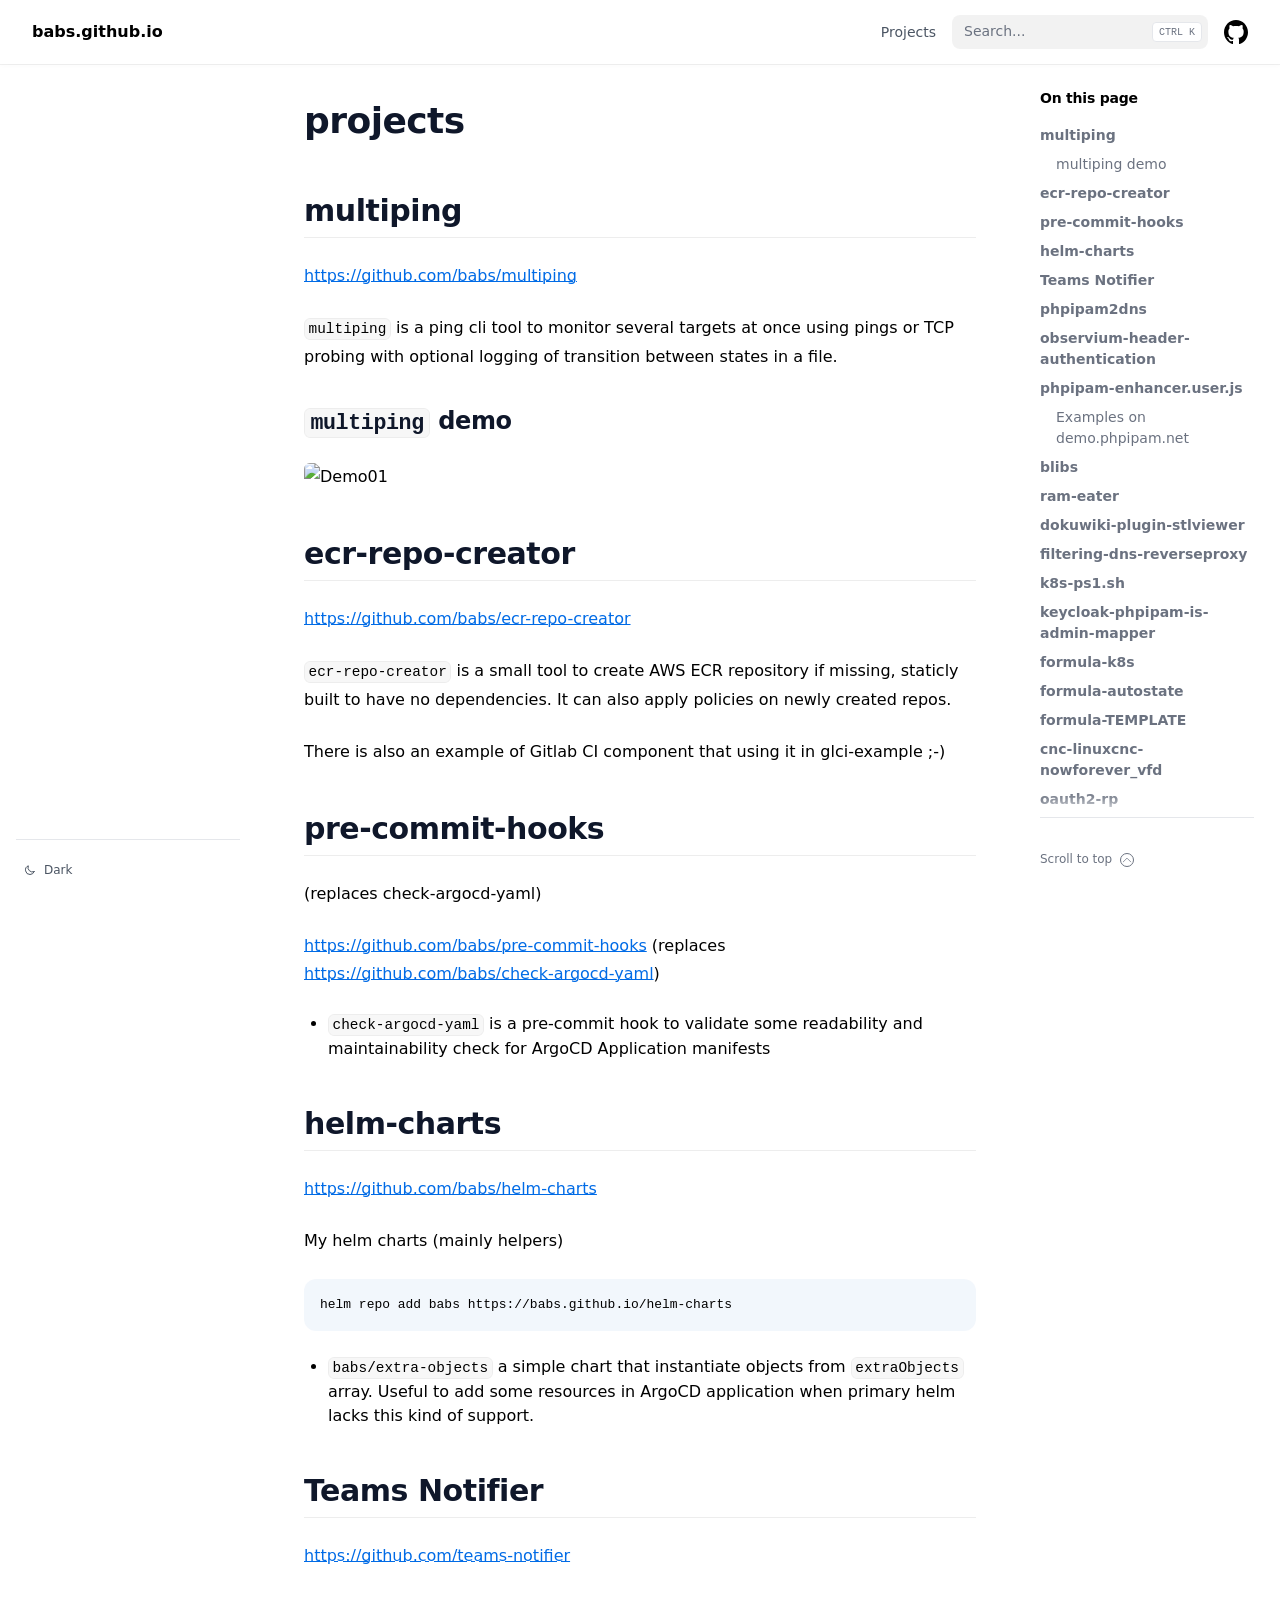
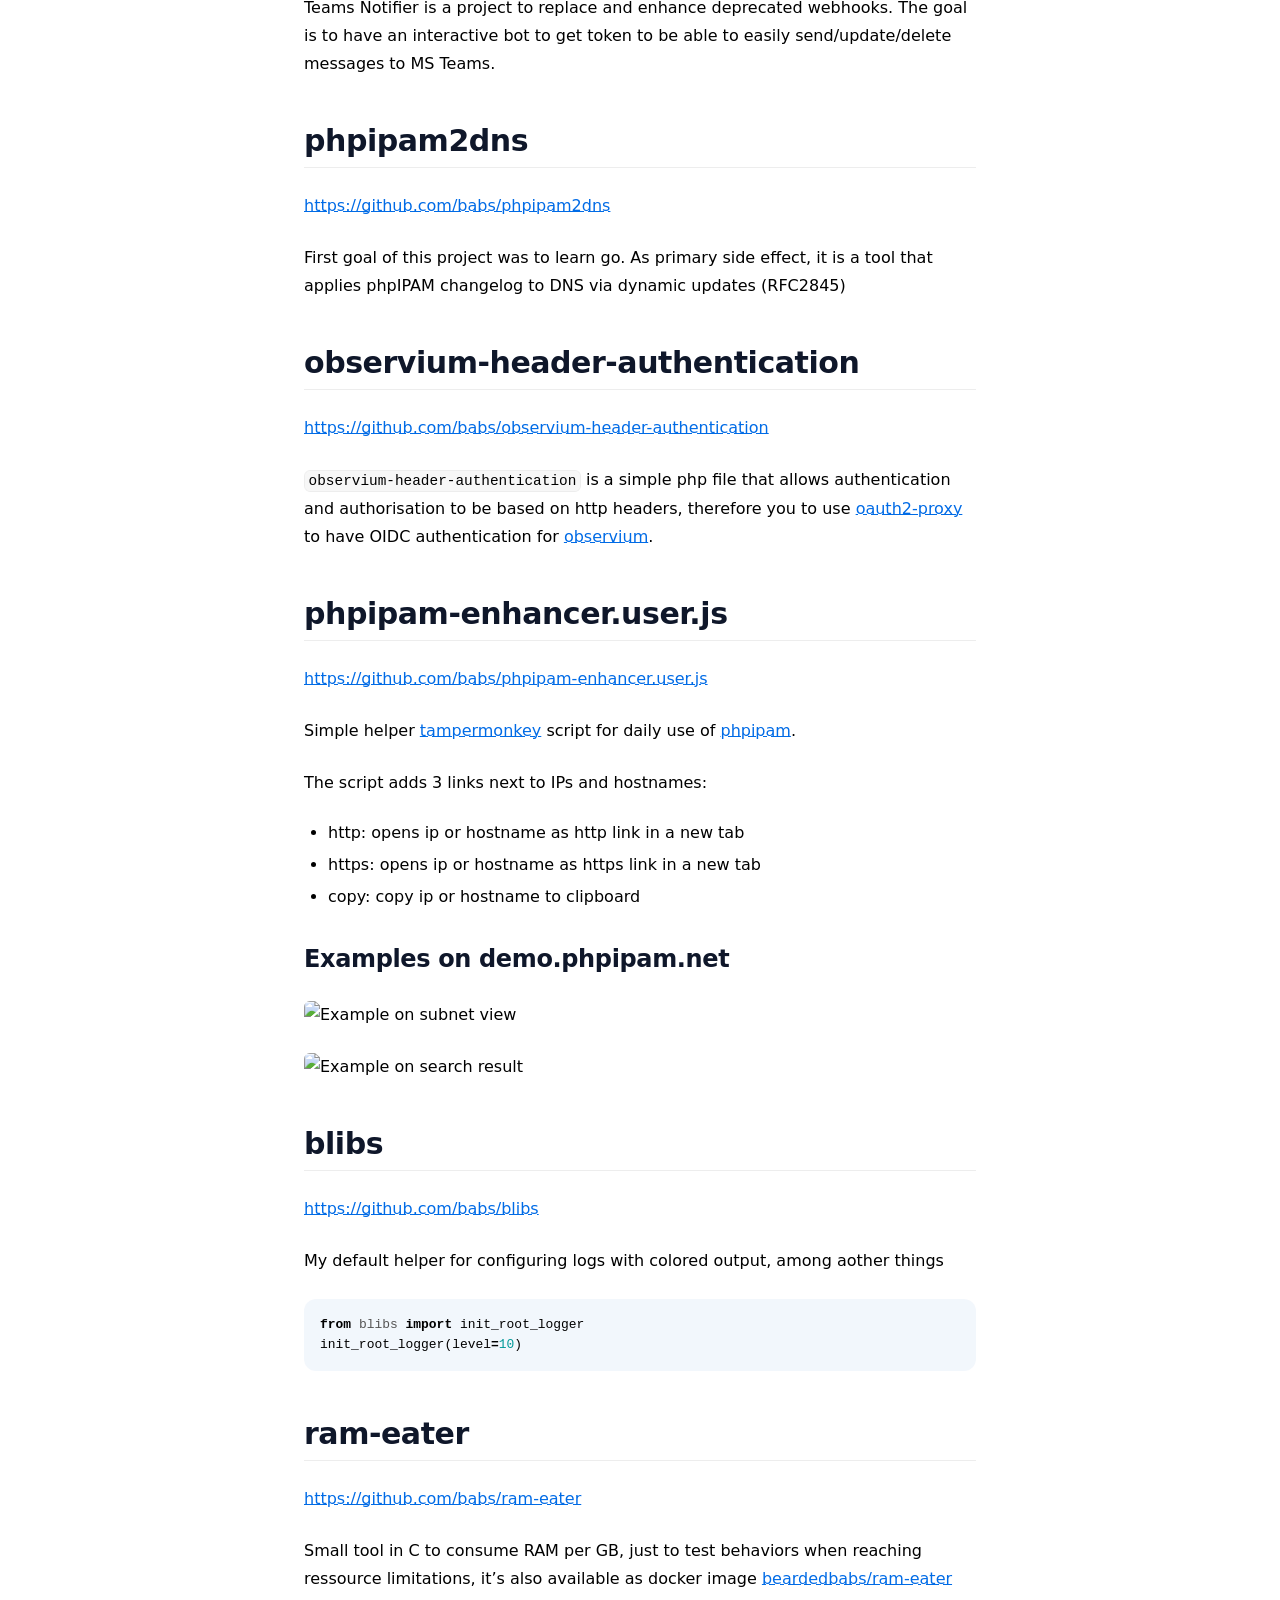
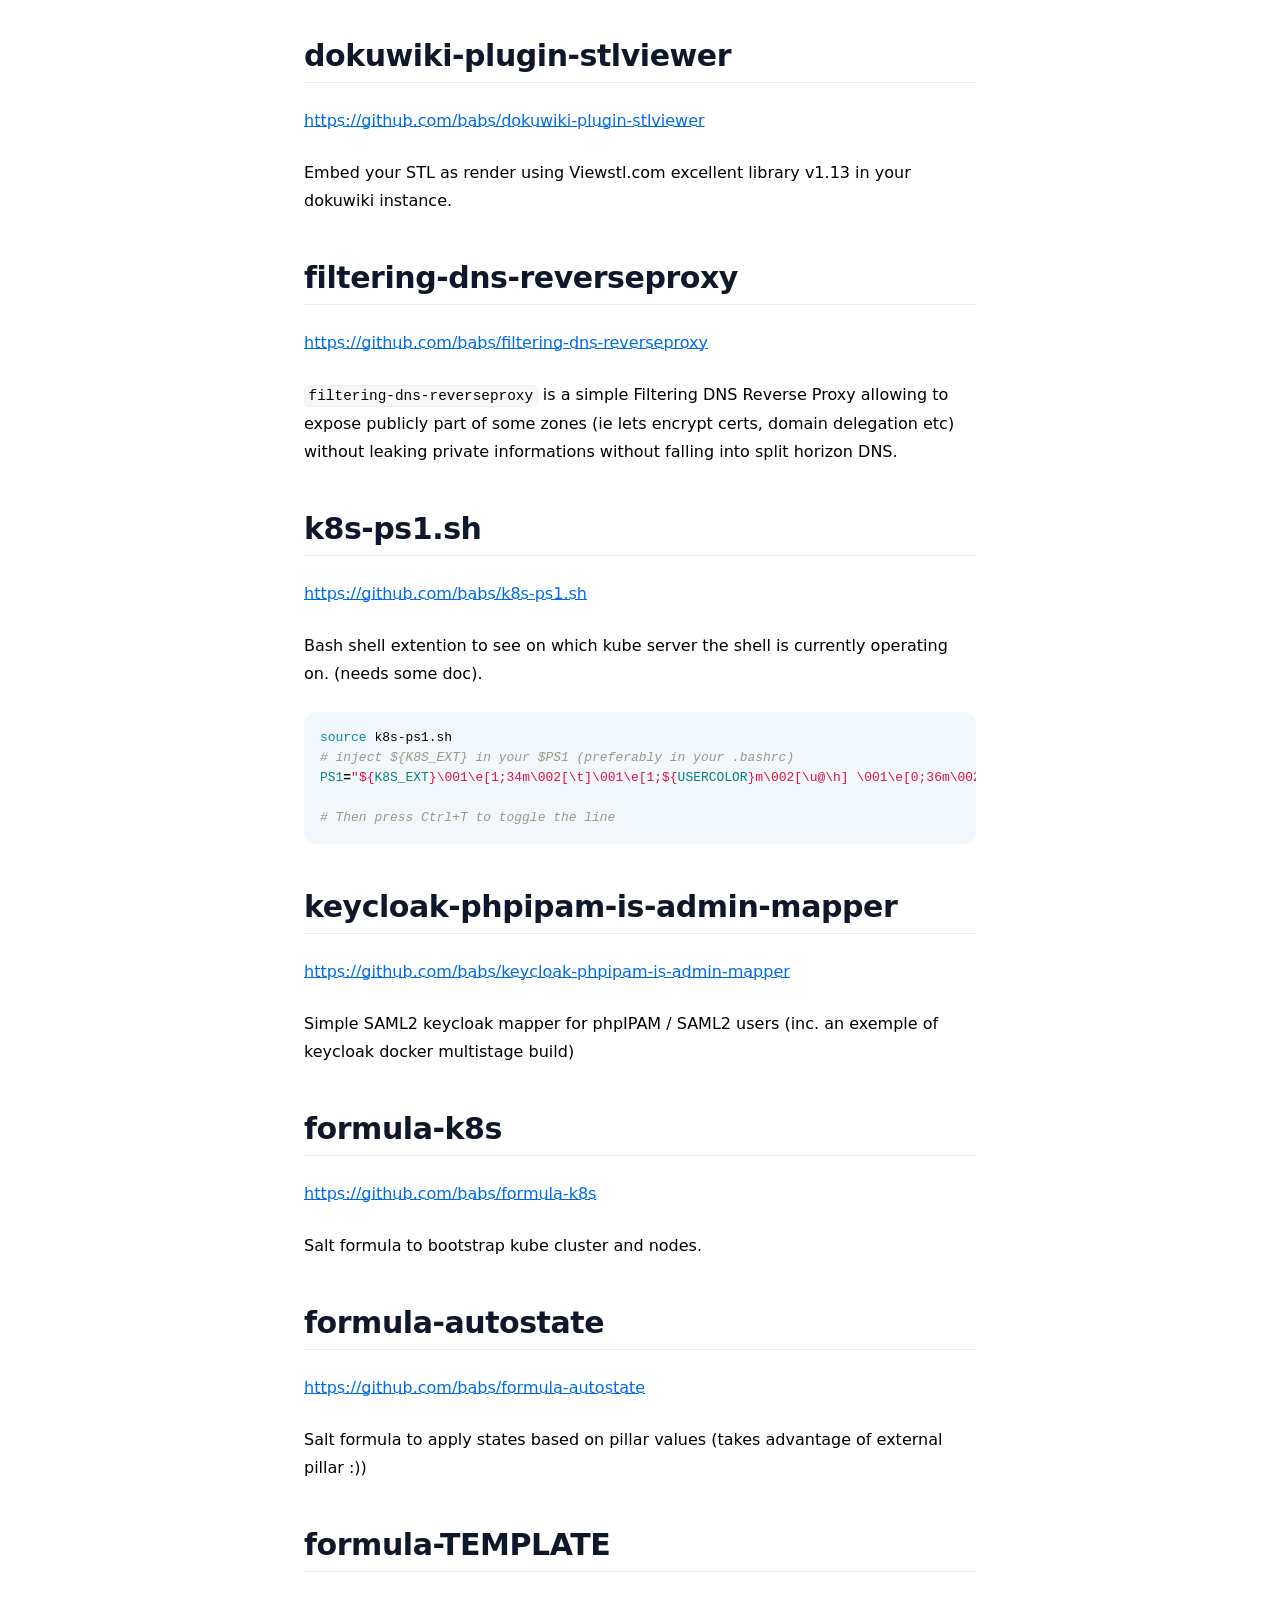
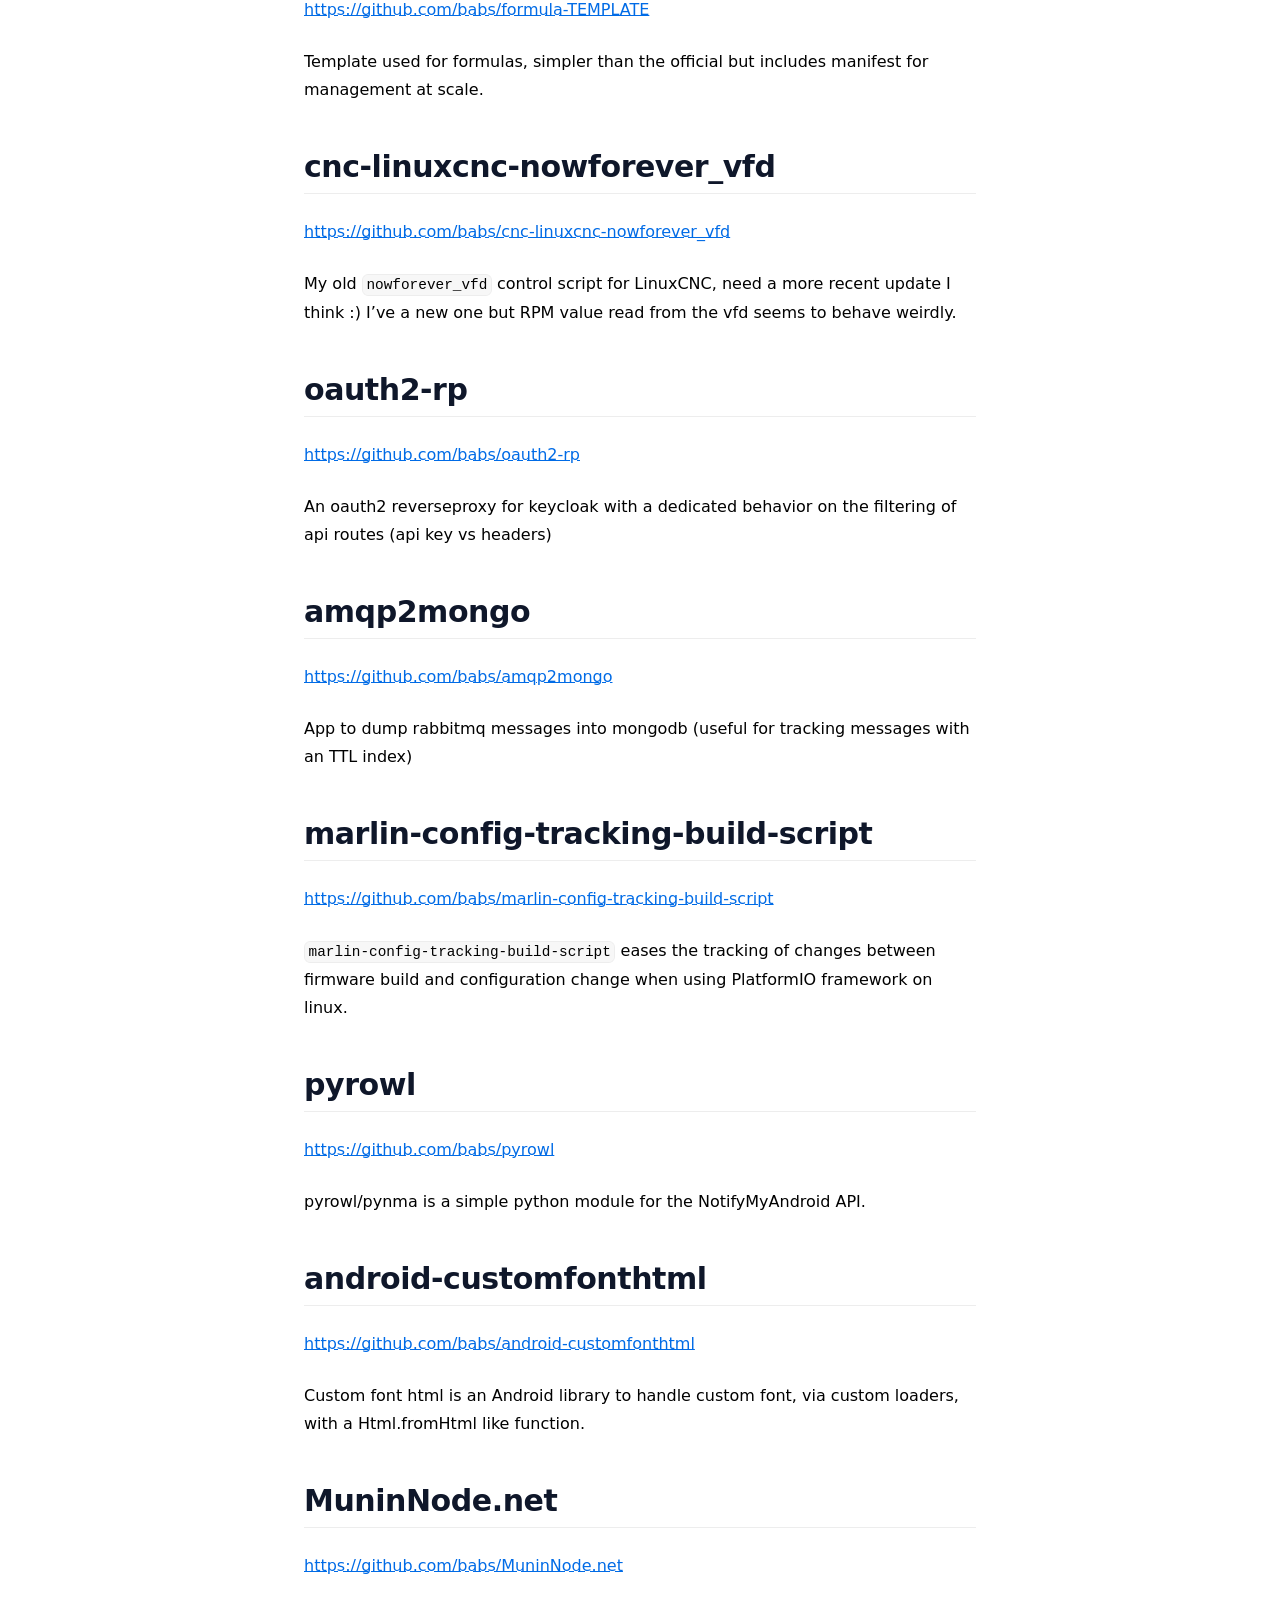
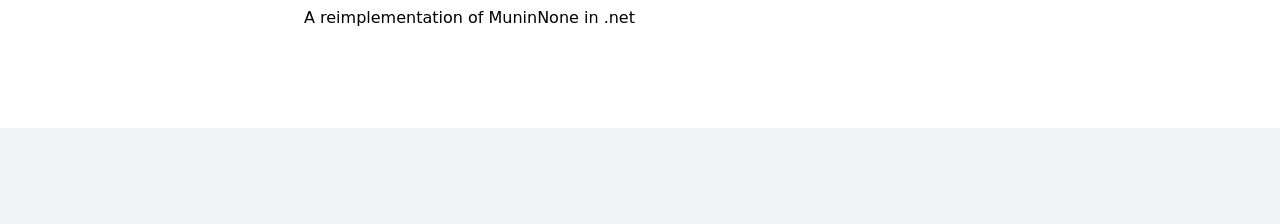
==== commit 3112546f: "add helm charts and pre-commit-hooks Signed-off-by: Damien Degois <damien@degois.info>" ====
--- a/index.html
+++ b/index.html
@@ -1,46 +1,489 @@
-<!doctype html><html lang=en><head><meta name=generator content="Hugo 0.134.2"><meta charset=utf-8><meta name=viewport content="width=device-width,initial-scale=1"><meta name=robots content="index, follow"><link rel="icon shortcut" href=/favicon.ico sizes=32x32><link rel=icon href=/favicon.svg type=image/svg+xml><link rel=icon href=/favicon-dark.svg type=image/svg+xml media="(prefers-color-scheme: dark)"><link rel=icon href=/favicon-16x16.png type=image/png sizes=16x16><link rel=icon href=/favicon-32x32.png type=image/png sizes=32x32><link rel=apple-touch-icon href=/apple-touch-icon.png sizes=180x180><link fetchpriority=low href=/site.webmanifest rel=manifest><title>babs.github.io</title>
-<meta name=description content><link rel=canonical href=https://babs.github.io/ itemprop=url><meta property="og:title" content><meta property="og:description" content><meta property="og:type" content="website"><meta property="og:url" content="https://babs.github.io/"><meta itemprop=name content="babs.github.io"><meta itemprop=description content="projectsmultiping https://github.com/babs/multiping
+<!DOCTYPE html>
+<html lang="en"><head>
+	<meta name="generator" content="Hugo 0.134.2">
+  <meta charset="utf-8" />
+  <meta name="viewport" content="width=device-width, initial-scale=1.0" />
+  <meta name="robots" content="index, follow" />
+  <link rel="icon shortcut" href="/favicon.ico" sizes="32x32" />
+<link rel="icon" href="/favicon.svg" type="image/svg+xml" />
+<link rel="icon" href="/favicon-dark.svg" type="image/svg+xml" media="(prefers-color-scheme: dark)" />
+<link rel="icon" href="/favicon-16x16.png" type="image/png" sizes="16x16" />
+<link rel="icon" href="/favicon-32x32.png" type="image/png" sizes="32x32" />
+<link rel="apple-touch-icon" href="/apple-touch-icon.png" sizes="180x180" />
+<link fetchpriority="low" href="/site.webmanifest" rel="manifest" />
+
+  <title>babs.github.io</title>
+  <meta name="description" content="" />
+
+  
+    <link rel="canonical" href="https://babs.github.io/" itemprop="url" />
+  
+
+  
+
+<meta property="og:title" content="" />
+<meta property="og:description" content="" />
+<meta property="og:type" content="website" />
+<meta property="og:url" content="https://babs.github.io/" />
+
+  
+  <meta itemprop="name" content="babs.github.io">
+  <meta itemprop="description" content="projectsmultiping https://github.com/babs/multiping
 multiping is a ping cli tool to monitor several targets at once using pings or TCP probing with optional logging of transition between states in a file.
 multiping demo ecr-repo-creator https://github.com/babs/ecr-repo-creator
-ecr-repo-creator is a small tool to create AWS ECR repository if missing, staticly built to have no dependencies. It can also apply policies on newly created repos."><meta itemprop=datePublished content="2024-08-17T00:59:44+02:00"><meta itemprop=dateModified content="2024-08-17T00:59:44+02:00"><meta itemprop=wordCount content="576"><meta name=twitter:card content="summary"><meta name=twitter:title content="babs.github.io"><meta name=twitter:description content="projectsmultiping https://github.com/babs/multiping
+ecr-repo-creator is a small tool to create AWS ECR repository if missing, staticly built to have no dependencies. It can also apply policies on newly created repos.">
+  <meta itemprop="datePublished" content="2024-08-17T00:59:44+02:00">
+  <meta itemprop="dateModified" content="2024-08-17T00:59:44+02:00">
+  <meta itemprop="wordCount" content="618">
+  <meta name="twitter:card" content="summary">
+  <meta name="twitter:title" content="babs.github.io">
+  <meta name="twitter:description" content="projectsmultiping https://github.com/babs/multiping
 multiping is a ping cli tool to monitor several targets at once using pings or TCP probing with optional logging of transition between states in a file.
 multiping demo ecr-repo-creator https://github.com/babs/ecr-repo-creator
-ecr-repo-creator is a small tool to create AWS ECR repository if missing, staticly built to have no dependencies. It can also apply policies on newly created repos."><link rel=preload href=/css/compiled/main.min.161ff50df1658fd5bcfb37c9a48c5229b2490451f73c75b63ef82ad14b49c23e.css as=style integrity="sha256-Fh/1DfFlj9W8+zfJpIxSKbJJBFH3PHW2Pvgq0UtJwj4="><link href=/css/compiled/main.min.161ff50df1658fd5bcfb37c9a48c5229b2490451f73c75b63ef82ad14b49c23e.css rel=stylesheet integrity="sha256-Fh/1DfFlj9W8+zfJpIxSKbJJBFH3PHW2Pvgq0UtJwj4="><link href=/css/custom.min.e3b0c44298fc1c149afbf4c8996fb92427ae41e4649b934ca495991b7852b855.css rel=stylesheet integrity="sha256-47DEQpj8HBSa+/TImW+5JCeuQeRkm5NMpJWZG3hSuFU="><link rel=preconnect href=https://www.googletagmanager.com crossorigin><script async src="https://www.googletagmanager.com/gtag/js?id=G-TLRKCBBGRY"></script><script>window.dataLayer=window.dataLayer||[];function gtag(){dataLayer.push(arguments)}gtag("js",new Date),gtag("config","G-TLRKCBBGRY")</script><script>const defaultTheme="system",setDarkTheme=()=>{document.documentElement.classList.add("dark"),document.documentElement.style.colorScheme="dark"},setLightTheme=()=>{document.documentElement.classList.remove("dark"),document.documentElement.style.colorScheme="light"};"color-theme"in localStorage?localStorage.getItem("color-theme")==="dark"?setDarkTheme():setLightTheme():(defaultTheme==="dark"?setDarkTheme():setLightTheme(),defaultTheme==="system"&&(window.matchMedia("(prefers-color-scheme: dark)").matches?setDarkTheme():setLightTheme()))</script></head><body dir=ltr><div class="nav-container hx-sticky hx-top-0 hx-z-20 hx-w-full hx-bg-transparent print:hx-hidden"><div class="nav-container-blur hx-pointer-events-none hx-absolute hx-z-[-1] hx-h-full hx-w-full hx-bg-white dark:hx-bg-dark hx-shadow-[0_2px_4px_rgba(0,0,0,.02),0_1px_0_rgba(0,0,0,.06)] contrast-more:hx-shadow-[0_0_0_1px_#000] dark:hx-shadow-[0_-1px_0_rgba(255,255,255,.1)_inset] contrast-more:dark:hx-shadow-[0_0_0_1px_#fff]"></div><nav class="hx-mx-auto hx-flex hx-items-center hx-justify-end hx-gap-2 hx-h-16 hx-px-6 hx-max-w-[90rem]"><a class="hx-flex hx-items-center hover:hx-opacity-75 ltr:hx-mr-auto rtl:hx-ml-auto" href=/><span class="hx-mx-2 hx-font-extrabold hx-inline hx-select-none" title=babs.github.io>babs.github.io</span>
-</a><a title=Projects href=/projects class="hx-text-sm contrast-more:hx-text-gray-700 contrast-more:dark:hx-text-gray-100 hx-relative -hx-ml-2 hx-hidden hx-whitespace-nowrap hx-p-2 md:hx-inline-block hx-text-gray-600 hover:hx-text-gray-800 dark:hx-text-gray-400 dark:hover:hx-text-gray-200"><span class=hx-text-center>Projects</span></a><div class="search-wrapper hx-relative md:hx-w-64"><div class="hx-relative hx-flex hx-items-center hx-text-gray-900 contrast-more:hx-text-gray-800 dark:hx-text-gray-300 contrast-more:dark:hx-text-gray-300"><input placeholder=Search... class="search-input hx-block hx-w-full hx-appearance-none hx-rounded-lg hx-px-3 hx-py-2 hx-transition-colors hx-text-base hx-leading-tight md:hx-text-sm hx-bg-black/[.05] dark:hx-bg-gray-50/10 focus:hx-bg-white dark:focus:hx-bg-dark placeholder:hx-text-gray-500 dark:placeholder:hx-text-gray-400 contrast-more:hx-border contrast-more:hx-border-current" type=search spellcheck=false>
-<kbd class="hx-absolute hx-my-1.5 hx-select-none ltr:hx-right-1.5 rtl:hx-left-1.5 hx-h-5 hx-rounded hx-bg-white hx-px-1.5 hx-font-mono hx-text-[10px] hx-font-medium hx-text-gray-500 hx-border dark:hx-border-gray-100/20 dark:hx-bg-dark/50 contrast-more:hx-border-current contrast-more:hx-text-current contrast-more:dark:hx-border-current hx-items-center hx-gap-1 hx-transition-opacity hx-pointer-events-none hx-hidden sm:hx-flex">CTRL K</kbd></div><div><ul class="search-results hextra-scrollbar hx-hidden hx-border hx-border-gray-200 hx-bg-white hx-text-gray-100 dark:hx-border-neutral-800 dark:hx-bg-neutral-900 hx-absolute hx-top-full hx-z-20 hx-mt-2 hx-overflow-auto hx-overscroll-contain hx-rounded-xl hx-py-2.5 hx-shadow-xl hx-max-h-[min(calc(50vh-11rem-env(safe-area-inset-bottom)),400px)] md:hx-max-h-[min(calc(100vh-5rem-env(safe-area-inset-bottom)),400px)] hx-inset-x-0 ltr:md:hx-left-auto rtl:md:hx-right-auto contrast-more:hx-border contrast-more:hx-border-gray-900 contrast-more:dark:hx-border-gray-50 hx-w-screen hx-min-h-[100px] hx-max-w-[min(calc(100vw-2rem),calc(100%+20rem))]" style="transition:max-height .2s ease 0s"></ul></div></div><a class="hx-p-2 hx-text-current" target=_blank rel=noreferer href=https://github.com/babs/ title=GitHub><svg height="24" fill="currentcolor" viewBox="3 3 18 18"><path d="M12 3C7.0275 3 3 7.12937 3 12.2276c0 4.0833 2.57625 7.5321 6.15374 8.7548C9.60374 21.0631 9.77249 20.7863 9.77249 20.5441 9.77249 20.3249 9.76125 19.5982 9.76125 18.8254 7.5 19.2522 6.915 18.2602 6.735 17.7412 6.63375 17.4759 6.19499 16.6569 5.8125 16.4378 5.4975 16.2647 5.0475 15.838 5.80124 15.8264 6.51 15.8149 7.01625 16.4954 7.18499 16.7723 7.99499 18.1679 9.28875 17.7758 9.80625 17.5335 9.885 16.9337 10.1212 16.53 10.38 16.2993 8.3775 16.0687 6.285 15.2728 6.285 11.7432c0-1.0035.34875-1.834.92249-2.47994C7.1175 9.03257 6.8025 8.08674 7.2975 6.81794c0 0 .753749999999999-.24223 2.47499.94583.72001-.20762 1.48501-.31143 2.25001-.31143C12.7875 7.45234 13.5525 7.55615 14.2725 7.76377c1.7212-1.19959 2.475-.94583 2.475-.94583C17.2424 8.08674 16.9275 9.03257 16.8375 9.26326 17.4113 9.9092 17.76 10.7281 17.76 11.7432c0 3.5411-2.1037 4.3255-4.1063 4.5561C13.98 16.5877 14.2613 17.1414 14.2613 18.0065 14.2613 19.2407 14.25 20.2326 14.25 20.5441 14.25 20.7863 14.4188 21.0746 14.8688 20.9824 16.6554 20.364 18.2079 19.1866 19.3078 17.6162c1.0999-1.5705 1.6917-3.4551 1.6922-5.3886C21 7.12937 16.9725 3 12 3z"/></svg>
-<span class=hx-sr-only>GitHub</span>
-</a><button type=button aria-label=Menu class="hamburger-menu -hx-mr-2 hx-rounded hx-p-2 active:hx-bg-gray-400/20 md:hx-hidden"><svg height="24" fill="none" viewBox="0 0 24 24" stroke="currentcolor"><g><path stroke-linecap="round" stroke-linejoin="round" stroke-width="2" d="M4 8H20"/></g><g><path stroke-linecap="round" stroke-linejoin="round" stroke-width="2" d="M4 16H20"/></g></svg></button></nav></div><div class='hx-mx-auto hx-flex hx-max-w-screen-xl'><div class="mobile-menu-overlay [transition:background-color_1.5s_ease] hx-fixed hx-inset-0 hx-z-10 hx-bg-black/80 dark:hx-bg-black/60 hx-hidden"></div><aside class="sidebar-container hx-flex hx-flex-col print:hx-hidden md:hx-top-16 md:hx-shrink-0 md:hx-w-64 md:hx-self-start max-md:[transform:translate3d(0,-100%,0)] md:hx-sticky"><div class="hx-px-4 hx-pt-4 md:hx-hidden"><div class="search-wrapper hx-relative md:hx-w-64"><div class="hx-relative hx-flex hx-items-center hx-text-gray-900 contrast-more:hx-text-gray-800 dark:hx-text-gray-300 contrast-more:dark:hx-text-gray-300"><input placeholder=Search... class="search-input hx-block hx-w-full hx-appearance-none hx-rounded-lg hx-px-3 hx-py-2 hx-transition-colors hx-text-base hx-leading-tight md:hx-text-sm hx-bg-black/[.05] dark:hx-bg-gray-50/10 focus:hx-bg-white dark:focus:hx-bg-dark placeholder:hx-text-gray-500 dark:placeholder:hx-text-gray-400 contrast-more:hx-border contrast-more:hx-border-current" type=search spellcheck=false>
-<kbd class="hx-absolute hx-my-1.5 hx-select-none ltr:hx-right-1.5 rtl:hx-left-1.5 hx-h-5 hx-rounded hx-bg-white hx-px-1.5 hx-font-mono hx-text-[10px] hx-font-medium hx-text-gray-500 hx-border dark:hx-border-gray-100/20 dark:hx-bg-dark/50 contrast-more:hx-border-current contrast-more:hx-text-current contrast-more:dark:hx-border-current hx-items-center hx-gap-1 hx-transition-opacity hx-pointer-events-none hx-hidden sm:hx-flex">CTRL K</kbd></div><div><ul class="search-results hextra-scrollbar hx-hidden hx-border hx-border-gray-200 hx-bg-white hx-text-gray-100 dark:hx-border-neutral-800 dark:hx-bg-neutral-900 hx-absolute hx-top-full hx-z-20 hx-mt-2 hx-overflow-auto hx-overscroll-contain hx-rounded-xl hx-py-2.5 hx-shadow-xl hx-max-h-[min(calc(50vh-11rem-env(safe-area-inset-bottom)),400px)] md:hx-max-h-[min(calc(100vh-5rem-env(safe-area-inset-bottom)),400px)] hx-inset-x-0 ltr:md:hx-left-auto rtl:md:hx-right-auto contrast-more:hx-border contrast-more:hx-border-gray-900 contrast-more:dark:hx-border-gray-50 hx-w-screen hx-min-h-[100px] hx-max-w-[min(calc(100vw-2rem),calc(100%+20rem))]" style="transition:max-height .2s ease 0s"></ul></div></div></div><div class="hextra-scrollbar hx-overflow-y-auto hx-overflow-x-hidden hx-p-4 hx-grow md:hx-h-[calc(100vh-var(--navbar-height)-var(--menu-height))]"><ul class="hx-flex hx-flex-col hx-gap-1 md:hx-hidden"></ul><ul class="hx-flex hx-flex-col hx-gap-1 max-md:hx-hidden"></ul></div><div class="hx-sticky hx-bottom-0 hx-bg-white dark:hx-bg-dark hx-mx-4 hx-py-4 hx-shadow-[0_-12px_16px_#fff] hx-flex hx-items-center hx-gap-2 dark:hx-border-neutral-800 dark:hx-shadow-[0_-12px_16px_#111] contrast-more:hx-border-neutral-400 contrast-more:hx-shadow-none contrast-more:dark:hx-shadow-none hx-border-t" data-toggle-animation=show><div class="hx-flex hx-grow hx-flex-col"><button title="Change theme" data-theme=light class="theme-toggle hx-group hx-h-7 hx-rounded-md hx-px-2 hx-text-left hx-text-xs hx-font-medium hx-text-gray-600 hx-transition-colors dark:hx-text-gray-400 hover:hx-bg-gray-100 hover:hx-text-gray-900 dark:hover:hx-bg-primary-100/5 dark:hover:hx-text-gray-50" type=button aria-label="Change theme"><div class="hx-flex hx-items-center hx-gap-2 hx-capitalize"><svg height="12" class="group-data-[theme=light]:hx-hidden" fill="none" viewBox="0 0 24 24" stroke-width="2" stroke="currentcolor" aria-hidden="true"><path stroke-linecap="round" stroke-linejoin="round" d="M12 3v1m0 16v1m9-9h-1M4 12H3m15.364 6.364-.707-.707M6.343 6.343l-.707-.707m12.728.0-.707.707M6.343 17.657l-.707.707M16 12a4 4 0 11-8 0 4 4 0 018 0z"/></svg><span class="group-data-[theme=light]:hx-hidden">Light</span><svg height="12" class="group-data-[theme=dark]:hx-hidden" fill="none" viewBox="0 0 24 24" stroke-width="2" stroke="currentcolor" aria-hidden="true"><path stroke-linecap="round" stroke-linejoin="round" d="M20.354 15.354A9 9 0 018.646 3.646 9.003 9.003.0 0012 21a9.003 9.003.0 008.354-5.646z"/></svg><span class="group-data-[theme=dark]:hx-hidden">Dark</span></div></button></div></div></aside><nav class="hextra-toc hx-order-last hx-hidden hx-w-64 hx-shrink-0 xl:hx-block print:hx-hidden hx-px-4" aria-label="table of contents"><div class="hextra-scrollbar hx-sticky hx-top-16 hx-overflow-y-auto hx-pr-4 hx-pt-6 hx-text-sm [hyphens:auto] hx-max-h-[calc(100vh-var(--navbar-height)-env(safe-area-inset-bottom))] ltr:hx--mr-4 rtl:hx--ml-4"><p class="hx-mb-4 hx-font-semibold hx-tracking-tight">On this page</p><ul><li class="hx-my-2 hx-scroll-my-6 hx-scroll-py-6"><a class="hx-font-semibold hx-inline-block hx-text-gray-500 hover:hx-text-gray-900 dark:hx-text-gray-400 dark:hover:hx-text-gray-300 contrast-more:hx-text-gray-900 contrast-more:hx-underline contrast-more:dark:hx-text-gray-50 hx-w-full hx-break-words" href=#multiping>multiping</a></li><li class="hx-my-2 hx-scroll-my-6 hx-scroll-py-6"><a class="ltr:hx-pl-4 rtl:hx-pr-4 hx-inline-block hx-text-gray-500 hover:hx-text-gray-900 dark:hx-text-gray-400 dark:hover:hx-text-gray-300 contrast-more:hx-text-gray-900 contrast-more:hx-underline contrast-more:dark:hx-text-gray-50 hx-w-full hx-break-words" href=#multiping-demo>multiping demo</a></li><li class="hx-my-2 hx-scroll-my-6 hx-scroll-py-6"><a class="hx-font-semibold hx-inline-block hx-text-gray-500 hover:hx-text-gray-900 dark:hx-text-gray-400 dark:hover:hx-text-gray-300 contrast-more:hx-text-gray-900 contrast-more:hx-underline contrast-more:dark:hx-text-gray-50 hx-w-full hx-break-words" href=#ecr-repo-creator>ecr-repo-creator</a></li><li class="hx-my-2 hx-scroll-my-6 hx-scroll-py-6"><a class="hx-font-semibold hx-inline-block hx-text-gray-500 hover:hx-text-gray-900 dark:hx-text-gray-400 dark:hover:hx-text-gray-300 contrast-more:hx-text-gray-900 contrast-more:hx-underline contrast-more:dark:hx-text-gray-50 hx-w-full hx-break-words" href=#check-argocd-yaml>check-argocd-yaml</a></li><li class="hx-my-2 hx-scroll-my-6 hx-scroll-py-6"><a class="hx-font-semibold hx-inline-block hx-text-gray-500 hover:hx-text-gray-900 dark:hx-text-gray-400 dark:hover:hx-text-gray-300 contrast-more:hx-text-gray-900 contrast-more:hx-underline contrast-more:dark:hx-text-gray-50 hx-w-full hx-break-words" href=#teams-notifier>Teams Notifier</a></li><li class="hx-my-2 hx-scroll-my-6 hx-scroll-py-6"><a class="hx-font-semibold hx-inline-block hx-text-gray-500 hover:hx-text-gray-900 dark:hx-text-gray-400 dark:hover:hx-text-gray-300 contrast-more:hx-text-gray-900 contrast-more:hx-underline contrast-more:dark:hx-text-gray-50 hx-w-full hx-break-words" href=#phpipam2dns>phpipam2dns</a></li><li class="hx-my-2 hx-scroll-my-6 hx-scroll-py-6"><a class="hx-font-semibold hx-inline-block hx-text-gray-500 hover:hx-text-gray-900 dark:hx-text-gray-400 dark:hover:hx-text-gray-300 contrast-more:hx-text-gray-900 contrast-more:hx-underline contrast-more:dark:hx-text-gray-50 hx-w-full hx-break-words" href=#observium-header-authentication>observium-header-authentication</a></li><li class="hx-my-2 hx-scroll-my-6 hx-scroll-py-6"><a class="hx-font-semibold hx-inline-block hx-text-gray-500 hover:hx-text-gray-900 dark:hx-text-gray-400 dark:hover:hx-text-gray-300 contrast-more:hx-text-gray-900 contrast-more:hx-underline contrast-more:dark:hx-text-gray-50 hx-w-full hx-break-words" href=#phpipam-enhanceruserjs>phpipam-enhancer.user.js</a></li><li class="hx-my-2 hx-scroll-my-6 hx-scroll-py-6"><a class="ltr:hx-pl-4 rtl:hx-pr-4 hx-inline-block hx-text-gray-500 hover:hx-text-gray-900 dark:hx-text-gray-400 dark:hover:hx-text-gray-300 contrast-more:hx-text-gray-900 contrast-more:hx-underline contrast-more:dark:hx-text-gray-50 hx-w-full hx-break-words" href=#examples-on-demophpipamnet>Examples on demo.phpipam.net</a></li><li class="hx-my-2 hx-scroll-my-6 hx-scroll-py-6"><a class="hx-font-semibold hx-inline-block hx-text-gray-500 hover:hx-text-gray-900 dark:hx-text-gray-400 dark:hover:hx-text-gray-300 contrast-more:hx-text-gray-900 contrast-more:hx-underline contrast-more:dark:hx-text-gray-50 hx-w-full hx-break-words" href=#blibs>blibs</a></li><li class="hx-my-2 hx-scroll-my-6 hx-scroll-py-6"><a class="hx-font-semibold hx-inline-block hx-text-gray-500 hover:hx-text-gray-900 dark:hx-text-gray-400 dark:hover:hx-text-gray-300 contrast-more:hx-text-gray-900 contrast-more:hx-underline contrast-more:dark:hx-text-gray-50 hx-w-full hx-break-words" href=#ram-eater>ram-eater</a></li><li class="hx-my-2 hx-scroll-my-6 hx-scroll-py-6"><a class="hx-font-semibold hx-inline-block hx-text-gray-500 hover:hx-text-gray-900 dark:hx-text-gray-400 dark:hover:hx-text-gray-300 contrast-more:hx-text-gray-900 contrast-more:hx-underline contrast-more:dark:hx-text-gray-50 hx-w-full hx-break-words" href=#dokuwiki-plugin-stlviewer>dokuwiki-plugin-stlviewer</a></li><li class="hx-my-2 hx-scroll-my-6 hx-scroll-py-6"><a class="hx-font-semibold hx-inline-block hx-text-gray-500 hover:hx-text-gray-900 dark:hx-text-gray-400 dark:hover:hx-text-gray-300 contrast-more:hx-text-gray-900 contrast-more:hx-underline contrast-more:dark:hx-text-gray-50 hx-w-full hx-break-words" href=#filtering-dns-reverseproxy>filtering-dns-reverseproxy</a></li><li class="hx-my-2 hx-scroll-my-6 hx-scroll-py-6"><a class="hx-font-semibold hx-inline-block hx-text-gray-500 hover:hx-text-gray-900 dark:hx-text-gray-400 dark:hover:hx-text-gray-300 contrast-more:hx-text-gray-900 contrast-more:hx-underline contrast-more:dark:hx-text-gray-50 hx-w-full hx-break-words" href=#k8s-ps1sh>k8s-ps1.sh</a></li><li class="hx-my-2 hx-scroll-my-6 hx-scroll-py-6"><a class="hx-font-semibold hx-inline-block hx-text-gray-500 hover:hx-text-gray-900 dark:hx-text-gray-400 dark:hover:hx-text-gray-300 contrast-more:hx-text-gray-900 contrast-more:hx-underline contrast-more:dark:hx-text-gray-50 hx-w-full hx-break-words" href=#keycloak-phpipam-is-admin-mapper>keycloak-phpipam-is-admin-mapper</a></li><li class="hx-my-2 hx-scroll-my-6 hx-scroll-py-6"><a class="hx-font-semibold hx-inline-block hx-text-gray-500 hover:hx-text-gray-900 dark:hx-text-gray-400 dark:hover:hx-text-gray-300 contrast-more:hx-text-gray-900 contrast-more:hx-underline contrast-more:dark:hx-text-gray-50 hx-w-full hx-break-words" href=#formula-k8s>formula-k8s</a></li><li class="hx-my-2 hx-scroll-my-6 hx-scroll-py-6"><a class="hx-font-semibold hx-inline-block hx-text-gray-500 hover:hx-text-gray-900 dark:hx-text-gray-400 dark:hover:hx-text-gray-300 contrast-more:hx-text-gray-900 contrast-more:hx-underline contrast-more:dark:hx-text-gray-50 hx-w-full hx-break-words" href=#formula-autostate>formula-autostate</a></li><li class="hx-my-2 hx-scroll-my-6 hx-scroll-py-6"><a class="hx-font-semibold hx-inline-block hx-text-gray-500 hover:hx-text-gray-900 dark:hx-text-gray-400 dark:hover:hx-text-gray-300 contrast-more:hx-text-gray-900 contrast-more:hx-underline contrast-more:dark:hx-text-gray-50 hx-w-full hx-break-words" href=#formula-template>formula-TEMPLATE</a></li><li class="hx-my-2 hx-scroll-my-6 hx-scroll-py-6"><a class="hx-font-semibold hx-inline-block hx-text-gray-500 hover:hx-text-gray-900 dark:hx-text-gray-400 dark:hover:hx-text-gray-300 contrast-more:hx-text-gray-900 contrast-more:hx-underline contrast-more:dark:hx-text-gray-50 hx-w-full hx-break-words" href=#cnc-linuxcnc-nowforever_vfd>cnc-linuxcnc-nowforever_vfd</a></li><li class="hx-my-2 hx-scroll-my-6 hx-scroll-py-6"><a class="hx-font-semibold hx-inline-block hx-text-gray-500 hover:hx-text-gray-900 dark:hx-text-gray-400 dark:hover:hx-text-gray-300 contrast-more:hx-text-gray-900 contrast-more:hx-underline contrast-more:dark:hx-text-gray-50 hx-w-full hx-break-words" href=#oauth2-rp>oauth2-rp</a></li><li class="hx-my-2 hx-scroll-my-6 hx-scroll-py-6"><a class="hx-font-semibold hx-inline-block hx-text-gray-500 hover:hx-text-gray-900 dark:hx-text-gray-400 dark:hover:hx-text-gray-300 contrast-more:hx-text-gray-900 contrast-more:hx-underline contrast-more:dark:hx-text-gray-50 hx-w-full hx-break-words" href=#amqp2mongo>amqp2mongo</a></li><li class="hx-my-2 hx-scroll-my-6 hx-scroll-py-6"><a class="hx-font-semibold hx-inline-block hx-text-gray-500 hover:hx-text-gray-900 dark:hx-text-gray-400 dark:hover:hx-text-gray-300 contrast-more:hx-text-gray-900 contrast-more:hx-underline contrast-more:dark:hx-text-gray-50 hx-w-full hx-break-words" href=#marlin-config-tracking-build-script>marlin-config-tracking-build-script</a></li><li class="hx-my-2 hx-scroll-my-6 hx-scroll-py-6"><a class="hx-font-semibold hx-inline-block hx-text-gray-500 hover:hx-text-gray-900 dark:hx-text-gray-400 dark:hover:hx-text-gray-300 contrast-more:hx-text-gray-900 contrast-more:hx-underline contrast-more:dark:hx-text-gray-50 hx-w-full hx-break-words" href=#pyrowl>pyrowl</a></li><li class="hx-my-2 hx-scroll-my-6 hx-scroll-py-6"><a class="hx-font-semibold hx-inline-block hx-text-gray-500 hover:hx-text-gray-900 dark:hx-text-gray-400 dark:hover:hx-text-gray-300 contrast-more:hx-text-gray-900 contrast-more:hx-underline contrast-more:dark:hx-text-gray-50 hx-w-full hx-break-words" href=#android-customfonthtml>android-customfonthtml</a></li><li class="hx-my-2 hx-scroll-my-6 hx-scroll-py-6"><a class="hx-font-semibold hx-inline-block hx-text-gray-500 hover:hx-text-gray-900 dark:hx-text-gray-400 dark:hover:hx-text-gray-300 contrast-more:hx-text-gray-900 contrast-more:hx-underline contrast-more:dark:hx-text-gray-50 hx-w-full hx-break-words" href=#muninnodenet>MuninNode.net</a></li></ul><div class="hx-mt-8 hx-border-t hx-bg-white hx-pt-8 hx-shadow-[0_-12px_16px_white] dark:hx-bg-dark dark:hx-shadow-[0_-12px_16px_#111] hx-sticky hx-bottom-0 hx-flex hx-flex-col hx-items-start hx-gap-2 hx-pb-8 dark:hx-border-neutral-800 contrast-more:hx-border-t contrast-more:hx-border-neutral-400 contrast-more:hx-shadow-none contrast-more:dark:hx-border-neutral-400"><button aria-hidden=true id=backToTop onclick=scrollUp() class="hx-transition-all hx-duration-75 hx-opacity-0 hx-text-xs hx-font-medium hx-text-gray-500 hover:hx-text-gray-900 dark:hx-text-gray-400 dark:hover:hx-text-gray-100 contrast-more:hx-text-gray-800 contrast-more:dark:hx-text-gray-50">
-<span>Scroll to top</span><svg fill="none" viewBox="0 0 24 24" stroke-width="1.5" stroke="currentcolor" class="hx-inline ltr:hx-ml-1 rtl:hx-mr-1 hx-h-3.5 hx-w-3.5 hx-border hx-rounded-full hx-border-gray-500 hover:hx-border-gray-900 dark:hx-border-gray-400 dark:hover:hx-border-gray-100 contrast-more:hx-border-gray-800 contrast-more:dark:hx-border-gray-50"><path stroke-linecap="round" stroke-linejoin="round" d="M4.5 15.75l7.5-7.5 7.5 7.5"/></svg></button></div></div></nav><article class="hx-w-full hx-break-words hx-flex hx-min-h-[calc(100vh-var(--navbar-height))] hx-min-w-0 hx-justify-center hx-pb-8 hx-pr-[calc(env(safe-area-inset-right)-1.5rem)]"><main class="hx-w-full hx-min-w-0 hx-max-w-6xl hx-px-6 hx-pt-4 md:hx-px-12"><div class="hx-mt-1.5 hx-flex hx-items-center hx-gap-1 hx-overflow-hidden hx-text-sm hx-text-gray-500 dark:hx-text-gray-400 contrast-more:hx-text-current"><div class="hx-whitespace-nowrap hx-transition-colors hx-font-medium hx-text-gray-700 contrast-more:hx-font-bold contrast-more:hx-text-current dark:hx-text-gray-100 contrast-more:dark:hx-text-current"></div></div><div class=content><h1></h1><h1>projects</h1><h2>multiping<span class="hx-absolute -hx-mt-20" id=multiping></span>
-<a href=#multiping class=subheading-anchor aria-label="Permalink for this section"></a></h2><p><a href=https://github.com/babs/multiping target=_blank rel=noopener>https://github.com/babs/multiping</a></p><p><code>multiping</code> is a ping cli tool to monitor several targets at once using pings or TCP probing with optional logging of transition between states in a file.</p><h3><code>multiping</code> demo<span class="hx-absolute -hx-mt-20" id=multiping-demo></span>
-<a href=#multiping-demo class=subheading-anchor aria-label="Permalink for this section"></a></h3><p><img src=https://raw.githubusercontent.com/babs/multiping/master/_demo/demo-001.svg alt=Demo01 loading=lazy></p><h2>ecr-repo-creator<span class="hx-absolute -hx-mt-20" id=ecr-repo-creator></span>
-<a href=#ecr-repo-creator class=subheading-anchor aria-label="Permalink for this section"></a></h2><p><a href=https://github.com/babs/ecr-repo-creator target=_blank rel=noopener>https://github.com/babs/ecr-repo-creator</a></p><p><code>ecr-repo-creator</code> is a small tool to create AWS ECR repository if missing, staticly built to have no dependencies.
-It can also apply policies on newly created repos.</p><p>There is also an example of Gitlab CI component that using it in glci-example ;-)</p><h2>check-argocd-yaml<span class="hx-absolute -hx-mt-20" id=check-argocd-yaml></span>
-<a href=#check-argocd-yaml class=subheading-anchor aria-label="Permalink for this section"></a></h2><p><a href=https://github.com/babs/check-argocd-yaml target=_blank rel=noopener>https://github.com/babs/check-argocd-yaml</a></p><p><code>check-argocd-yaml</code> is a pre-commit hook to validate some readability and maintainability check for ArgoCD Application manifests</p><h2>Teams Notifier<span class="hx-absolute -hx-mt-20" id=teams-notifier></span>
-<a href=#teams-notifier class=subheading-anchor aria-label="Permalink for this section"></a></h2><p><a href=https://github.com/teams-notifier target=_blank rel=noopener>https://github.com/teams-notifier</a></p><p>Teams Notifier is a project to replace and enhance deprecated webhooks. The goal is to have an interactive bot to get token to be able to easily send/update/delete messages to MS Teams.</p><h2>phpipam2dns<span class="hx-absolute -hx-mt-20" id=phpipam2dns></span>
-<a href=#phpipam2dns class=subheading-anchor aria-label="Permalink for this section"></a></h2><p><a href=https://github.com/babs/phpipam2dns target=_blank rel=noopener>https://github.com/babs/phpipam2dns</a></p><p>First goal of this project was to learn go. As primary side effect, it is a tool that applies phpIPAM changelog to DNS via dynamic updates (RFC2845)</p><h2>observium-header-authentication<span class="hx-absolute -hx-mt-20" id=observium-header-authentication></span>
-<a href=#observium-header-authentication class=subheading-anchor aria-label="Permalink for this section"></a></h2><p><a href=https://github.com/babs/observium-header-authentication target=_blank rel=noopener>https://github.com/babs/observium-header-authentication</a></p><p><code>observium-header-authentication</code> is a simple php file that allows authentication and authorisation to be based on http headers, therefore you to use <a href=https://oauth2-proxy.github.io/oauth2-proxy/ target=_blank rel=noopener>oauth2-proxy</a> to have OIDC authentication for <a href=https://www.observium.org/ target=_blank rel=noopener>observium</a>.</p><h2>phpipam-enhancer.user.js<span class="hx-absolute -hx-mt-20" id=phpipam-enhanceruserjs></span>
-<a href=#phpipam-enhanceruserjs class=subheading-anchor aria-label="Permalink for this section"></a></h2><p><a href=https://github.com/babs/phpipam-enhancer.user.js target=_blank rel=noopener>https://github.com/babs/phpipam-enhancer.user.js</a></p><p>Simple helper <a href=https://www.tampermonkey.net/ target=_blank rel=noopener>tampermonkey</a> script for daily use of <a href=https://www.tampermonkey.net/ target=_blank rel=noopener>phpipam</a>.</p><p>The script adds 3 links next to IPs and hostnames:</p><ul><li>http: opens ip or hostname as http link in a new tab</li><li>https: opens ip or hostname as https link in a new tab</li><li>copy: copy ip or hostname to clipboard</li></ul><h3>Examples on demo.phpipam.net<span class="hx-absolute -hx-mt-20" id=examples-on-demophpipamnet></span>
-<a href=#examples-on-demophpipamnet class=subheading-anchor aria-label="Permalink for this section"></a></h3><p><img src=https://raw.githubusercontent.com/babs/phpipam-enhancer.user.js/main/img/demo.phpipam.net-subnetview.png alt="Example on subnet view" loading=lazy></p><p><img src=https://raw.githubusercontent.com/babs/phpipam-enhancer.user.js/main/img/demo.phpipam.net-search-result-dark.png alt="Example on search result" loading=lazy></p><h2>blibs<span class="hx-absolute -hx-mt-20" id=blibs></span>
-<a href=#blibs class=subheading-anchor aria-label="Permalink for this section"></a></h2><p><a href=https://github.com/babs/blibs target=_blank rel=noopener>https://github.com/babs/blibs</a></p><p>My default helper for configuring logs with colored output, among aother things</p><div class="hextra-code-block hx-relative hx-mt-6 first:hx-mt-0 hx-group/code"><div><div class=highlight><pre tabindex=0 class=chroma><code class=language-python data-lang=python><span class=line><span class=cl><span class=kn>from</span> <span class=nn>blibs</span> <span class=kn>import</span> <span class=n>init_root_logger</span>
-</span></span><span class=line><span class=cl><span class=n>init_root_logger</span><span class=p>(</span><span class=n>level</span><span class=o>=</span><span class=mi>10</span><span class=p>)</span></span></span></code></pre></div></div><div class="hextra-code-copy-btn-container hx-opacity-0 hx-transition group-hover/code:hx-opacity-100 hx-flex hx-gap-1 hx-absolute hx-m-[11px] hx-right-0 hx-top-0"><button class="hextra-code-copy-btn hx-group/copybtn hx-transition-all active:hx-opacity-50 hx-bg-primary-700/5 hx-border hx-border-black/5 hx-text-gray-600 hover:hx-text-gray-900 hx-rounded-md hx-p-1.5 dark:hx-bg-primary-300/10 dark:hx-border-white/10 dark:hx-text-gray-400 dark:hover:hx-text-gray-50" title="Copy code"><div class="copy-icon group-[.copied]/copybtn:hx-hidden hx-pointer-events-none hx-h-4 hx-w-4"></div><div class="success-icon hx-hidden group-[.copied]/copybtn:hx-block hx-pointer-events-none hx-h-4 hx-w-4"></div></button></div></div><h2>ram-eater<span class="hx-absolute -hx-mt-20" id=ram-eater></span>
-<a href=#ram-eater class=subheading-anchor aria-label="Permalink for this section"></a></h2><p><a href=https://github.com/babs/ram-eater target=_blank rel=noopener>https://github.com/babs/ram-eater</a></p><p>Small tool in C to consume RAM per GB, just to test behaviors when reaching ressource limitations, it&rsquo;s also available as docker image <a href=https://hub.docker.com/r/beardedbabs/ram-eater target=_blank rel=noopener>beardedbabs/ram-eater</a></p><h2>dokuwiki-plugin-stlviewer<span class="hx-absolute -hx-mt-20" id=dokuwiki-plugin-stlviewer></span>
-<a href=#dokuwiki-plugin-stlviewer class=subheading-anchor aria-label="Permalink for this section"></a></h2><p><a href=https://github.com/babs/dokuwiki-plugin-stlviewer target=_blank rel=noopener>https://github.com/babs/dokuwiki-plugin-stlviewer</a></p><p>Embed your STL as render using Viewstl.com excellent library v1.13 in your dokuwiki instance.</p><h2>filtering-dns-reverseproxy<span class="hx-absolute -hx-mt-20" id=filtering-dns-reverseproxy></span>
-<a href=#filtering-dns-reverseproxy class=subheading-anchor aria-label="Permalink for this section"></a></h2><p><a href=https://github.com/babs/filtering-dns-reverseproxy target=_blank rel=noopener>https://github.com/babs/filtering-dns-reverseproxy</a></p><p><code>filtering-dns-reverseproxy</code> is a simple Filtering DNS Reverse Proxy allowing to expose publicly part of some zones (ie lets encrypt certs, domain delegation etc) without leaking private informations without falling into split horizon DNS.</p><h2>k8s-ps1.sh<span class="hx-absolute -hx-mt-20" id=k8s-ps1sh></span>
-<a href=#k8s-ps1sh class=subheading-anchor aria-label="Permalink for this section"></a></h2><p><a href=https://github.com/babs/k8s-ps1.sh target=_blank rel=noopener>https://github.com/babs/k8s-ps1.sh</a></p><p>Bash shell extention to see on which kube server the shell is currently operating on. (needs some doc).</p><div class="hextra-code-block hx-relative hx-mt-6 first:hx-mt-0 hx-group/code"><div><div class=highlight><pre tabindex=0 class=chroma><code class=language-bash data-lang=bash><span class=line><span class=cl><span class=nb>source</span> k8s-ps1.sh
-</span></span><span class=line><span class=cl><span class=c1># inject ${K8S_EXT} in your $PS1 (preferably in your .bashrc)</span>
-</span></span><span class=line><span class=cl><span class=nv>PS1</span><span class=o>=</span><span class=s2>&#34;</span><span class=si>${</span><span class=nv>K8S_EXT</span><span class=si>}</span><span class=s2>\001\e[1;34m\002[\t]\001\e[1;</span><span class=si>${</span><span class=nv>USERCOLOR</span><span class=si>}</span><span class=s2>m\002[\u@\h] \001\e[0;36m\002\w</span><span class=si>${</span><span class=nv>GIT_EXT</span><span class=si>}</span><span class=s2> </span><span class=si>${</span><span class=nv>CHAR</span><span class=si>}</span><span class=s2>\001\e[0m\002 &#34;</span>
-</span></span><span class=line><span class=cl>
-</span></span><span class=line><span class=cl><span class=c1># Then press Ctrl+T to toggle the line</span></span></span></code></pre></div></div><div class="hextra-code-copy-btn-container hx-opacity-0 hx-transition group-hover/code:hx-opacity-100 hx-flex hx-gap-1 hx-absolute hx-m-[11px] hx-right-0 hx-top-0"><button class="hextra-code-copy-btn hx-group/copybtn hx-transition-all active:hx-opacity-50 hx-bg-primary-700/5 hx-border hx-border-black/5 hx-text-gray-600 hover:hx-text-gray-900 hx-rounded-md hx-p-1.5 dark:hx-bg-primary-300/10 dark:hx-border-white/10 dark:hx-text-gray-400 dark:hover:hx-text-gray-50" title="Copy code"><div class="copy-icon group-[.copied]/copybtn:hx-hidden hx-pointer-events-none hx-h-4 hx-w-4"></div><div class="success-icon hx-hidden group-[.copied]/copybtn:hx-block hx-pointer-events-none hx-h-4 hx-w-4"></div></button></div></div><h2>keycloak-phpipam-is-admin-mapper<span class="hx-absolute -hx-mt-20" id=keycloak-phpipam-is-admin-mapper></span>
-<a href=#keycloak-phpipam-is-admin-mapper class=subheading-anchor aria-label="Permalink for this section"></a></h2><p><a href=https://github.com/babs/keycloak-phpipam-is-admin-mapper target=_blank rel=noopener>https://github.com/babs/keycloak-phpipam-is-admin-mapper</a></p><p>Simple SAML2 keycloak mapper for phpIPAM / SAML2 users (inc. an exemple of keycloak docker multistage build)</p><h2>formula-k8s<span class="hx-absolute -hx-mt-20" id=formula-k8s></span>
-<a href=#formula-k8s class=subheading-anchor aria-label="Permalink for this section"></a></h2><p><a href=https://github.com/babs/formula-k8s target=_blank rel=noopener>https://github.com/babs/formula-k8s</a></p><p>Salt formula to bootstrap kube cluster and nodes.</p><h2>formula-autostate<span class="hx-absolute -hx-mt-20" id=formula-autostate></span>
-<a href=#formula-autostate class=subheading-anchor aria-label="Permalink for this section"></a></h2><p><a href=https://github.com/babs/formula-autostate target=_blank rel=noopener>https://github.com/babs/formula-autostate</a></p><p>Salt formula to apply states based on pillar values (takes advantage of external pillar :))</p><h2>formula-TEMPLATE<span class="hx-absolute -hx-mt-20" id=formula-template></span>
-<a href=#formula-template class=subheading-anchor aria-label="Permalink for this section"></a></h2><p><a href=https://github.com/babs/formula-TEMPLATE target=_blank rel=noopener>https://github.com/babs/formula-TEMPLATE</a></p><p>Template used for formulas, simpler than the official but includes manifest for management at scale.</p><h2>cnc-linuxcnc-nowforever_vfd<span class="hx-absolute -hx-mt-20" id=cnc-linuxcnc-nowforever_vfd></span>
-<a href=#cnc-linuxcnc-nowforever_vfd class=subheading-anchor aria-label="Permalink for this section"></a></h2><p><a href=https://github.com/babs/cnc-linuxcnc-nowforever_vfd target=_blank rel=noopener>https://github.com/babs/cnc-linuxcnc-nowforever_vfd</a></p><p>My old <code>nowforever_vfd</code> control script for LinuxCNC, need a more recent update I think :)
-I&rsquo;ve a new one but RPM value read from the vfd seems to behave weirdly.</p><h2>oauth2-rp<span class="hx-absolute -hx-mt-20" id=oauth2-rp></span>
-<a href=#oauth2-rp class=subheading-anchor aria-label="Permalink for this section"></a></h2><p><a href=https://github.com/babs/oauth2-rp target=_blank rel=noopener>https://github.com/babs/oauth2-rp</a></p><p>An oauth2 reverseproxy for keycloak with a dedicated behavior on the filtering of api routes (api key vs headers)</p><h2>amqp2mongo<span class="hx-absolute -hx-mt-20" id=amqp2mongo></span>
-<a href=#amqp2mongo class=subheading-anchor aria-label="Permalink for this section"></a></h2><p><a href=https://github.com/babs/amqp2mongo target=_blank rel=noopener>https://github.com/babs/amqp2mongo</a></p><p>App to dump rabbitmq messages into mongodb (useful for tracking messages with an TTL index)</p><h2>marlin-config-tracking-build-script<span class="hx-absolute -hx-mt-20" id=marlin-config-tracking-build-script></span>
-<a href=#marlin-config-tracking-build-script class=subheading-anchor aria-label="Permalink for this section"></a></h2><p><a href=https://github.com/babs/marlin-config-tracking-build-script target=_blank rel=noopener>https://github.com/babs/marlin-config-tracking-build-script</a></p><p><code>marlin-config-tracking-build-script</code> eases the tracking of changes between firmware build and configuration change when using PlatformIO framework on linux.</p><h2>pyrowl<span class="hx-absolute -hx-mt-20" id=pyrowl></span>
-<a href=#pyrowl class=subheading-anchor aria-label="Permalink for this section"></a></h2><p><a href=https://github.com/babs/pyrowl target=_blank rel=noopener>https://github.com/babs/pyrowl</a></p><p>pyrowl/pynma is a simple python module for the NotifyMyAndroid API.</p><h2>android-customfonthtml<span class="hx-absolute -hx-mt-20" id=android-customfonthtml></span>
-<a href=#android-customfonthtml class=subheading-anchor aria-label="Permalink for this section"></a></h2><p><a href=https://github.com/babs/android-customfonthtml target=_blank rel=noopener>https://github.com/babs/android-customfonthtml</a></p><p>Custom font html is an Android library to handle custom font, via custom loaders, with a Html.fromHtml like function.</p><h2>MuninNode.net<span class="hx-absolute -hx-mt-20" id=muninnodenet></span>
-<a href=#muninnodenet class=subheading-anchor aria-label="Permalink for this section"></a></h2><p><a href=https://github.com/babs/MuninNode.net target=_blank rel=noopener>https://github.com/babs/MuninNode.net</a></p><p>A reimplementation of MuninNone in .net</p></div><div class=hx-mt-16></div></main></article></div><footer class="hextra-footer hx-bg-gray-100 hx-pb-[env(safe-area-inset-bottom)] dark:hx-bg-neutral-900 print:hx-bg-transparent"><div class="hx-max-w-screen-xl hx-mx-auto hx-flex hx-justify-center hx-py-12 hx-pl-[max(env(safe-area-inset-left),1.5rem)] hx-pr-[max(env(safe-area-inset-right),1.5rem)] hx-text-gray-600 dark:hx-text-gray-400 md:hx-justify-start"><div class="hx-flex hx-w-full hx-flex-col hx-items-center sm:hx-items-start"></div></div></footer><script defer src=/js/main.min.998f7d6b2520d6d9875145cbe14b35964b365b44b3b1bfa6b797a74a9c173b07.js integrity="sha256-mY99ayUg1tmHUUXL4Us1lks2W0Szsb+mt5enSpwXOwc="></script><script defer src=/lib/flexsearch/flexsearch.bundle.min.0425860527cc9968f9f049421c7a56b39327d475e2e3a8f550416be3a9134327.js integrity="sha256-BCWGBSfMmWj58ElCHHpWs5Mn1HXi46j1UEFr46kTQyc="></script><script defer src=/en.search.min.3db95834d7cbb513c5e7bd8ff469faec73b56798f9d73f74f2e09a725dbbeac2.js integrity="sha256-PblYNNfLtRPF572P9Gn67HO1Z5j51z908uCacl276sI="></script></body></html>+ecr-repo-creator is a small tool to create AWS ECR repository if missing, staticly built to have no dependencies. It can also apply policies on newly created repos.">
+
+    <link rel="preload" href="/css/compiled/main.min.161ff50df1658fd5bcfb37c9a48c5229b2490451f73c75b63ef82ad14b49c23e.css" as="style" integrity="sha256-Fh/1DfFlj9W8&#43;zfJpIxSKbJJBFH3PHW2Pvgq0UtJwj4=" />
+    <link href="/css/compiled/main.min.161ff50df1658fd5bcfb37c9a48c5229b2490451f73c75b63ef82ad14b49c23e.css" rel="stylesheet" integrity="sha256-Fh/1DfFlj9W8&#43;zfJpIxSKbJJBFH3PHW2Pvgq0UtJwj4=" />
+
+
+
+  <link href="/css/custom.min.e3b0c44298fc1c149afbf4c8996fb92427ae41e4649b934ca495991b7852b855.css" rel="stylesheet" integrity="sha256-47DEQpj8HBSa&#43;/TImW&#43;5JCeuQeRkm5NMpJWZG3hSuFU=" />
+
+
+
+
+  <link rel="preconnect" href="https://www.googletagmanager.com" crossorigin />
+  
+  
+  <script async src="https://www.googletagmanager.com/gtag/js?id=G-TLRKCBBGRY"></script>
+  <script>
+    window.dataLayer = window.dataLayer || [];
+    function gtag() {
+      dataLayer.push(arguments);
+    }
+    gtag("js", new Date());
+
+    gtag("config", "G-TLRKCBBGRY");
+  </script>
+
+
+  <script>
+     
+    const defaultTheme = 'system';
+
+    const setDarkTheme = () => {
+      document.documentElement.classList.add("dark");
+      document.documentElement.style.colorScheme = "dark";
+    }
+    const setLightTheme = () => {
+      document.documentElement.classList.remove("dark");
+      document.documentElement.style.colorScheme = "light";
+    }
+
+    if ("color-theme" in localStorage) {
+      localStorage.getItem("color-theme") === "dark" ? setDarkTheme() : setLightTheme();
+    } else {
+      defaultTheme === "dark" ? setDarkTheme() : setLightTheme();
+      if (defaultTheme === "system") {
+        window.matchMedia("(prefers-color-scheme: dark)").matches ? setDarkTheme() : setLightTheme();
+      }
+    }
+  </script>
+
+  
+</head>
+<body dir="ltr"><div class="nav-container hx-sticky hx-top-0 hx-z-20 hx-w-full hx-bg-transparent print:hx-hidden">
+  <div class="nav-container-blur hx-pointer-events-none hx-absolute hx-z-[-1] hx-h-full hx-w-full hx-bg-white dark:hx-bg-dark hx-shadow-[0_2px_4px_rgba(0,0,0,.02),0_1px_0_rgba(0,0,0,.06)] contrast-more:hx-shadow-[0_0_0_1px_#000] dark:hx-shadow-[0_-1px_0_rgba(255,255,255,.1)_inset] contrast-more:dark:hx-shadow-[0_0_0_1px_#fff]"></div>
+
+  <nav class="hx-mx-auto hx-flex hx-items-center hx-justify-end hx-gap-2 hx-h-16 hx-px-6 hx-max-w-[90rem]">
+    <a class="hx-flex hx-items-center hover:hx-opacity-75 ltr:hx-mr-auto rtl:hx-ml-auto" href="/">
+        <span class="hx-mx-2 hx-font-extrabold hx-inline hx-select-none" title="babs.github.io">babs.github.io</span>
+    </a><a
+            title="Projects"
+            href="/projects"
+            
+            class="hx-text-sm contrast-more:hx-text-gray-700 contrast-more:dark:hx-text-gray-100 hx-relative -hx-ml-2 hx-hidden hx-whitespace-nowrap hx-p-2 md:hx-inline-block hx-text-gray-600 hover:hx-text-gray-800 dark:hx-text-gray-400 dark:hover:hx-text-gray-200"
+          >
+            <span class="hx-text-center">Projects</span>
+          </a><div class="search-wrapper hx-relative md:hx-w-64">
+  <div class="hx-relative hx-flex hx-items-center hx-text-gray-900 contrast-more:hx-text-gray-800 dark:hx-text-gray-300 contrast-more:dark:hx-text-gray-300">
+    <input
+      placeholder="Search..."
+      class="search-input hx-block hx-w-full hx-appearance-none hx-rounded-lg hx-px-3 hx-py-2 hx-transition-colors hx-text-base hx-leading-tight md:hx-text-sm hx-bg-black/[.05] dark:hx-bg-gray-50/10 focus:hx-bg-white dark:focus:hx-bg-dark placeholder:hx-text-gray-500 dark:placeholder:hx-text-gray-400 contrast-more:hx-border contrast-more:hx-border-current"
+      type="search"
+      value=""
+      spellcheck="false"
+    />
+    <kbd
+      class="hx-absolute hx-my-1.5 hx-select-none ltr:hx-right-1.5 rtl:hx-left-1.5 hx-h-5 hx-rounded hx-bg-white hx-px-1.5 hx-font-mono hx-text-[10px] hx-font-medium hx-text-gray-500 hx-border dark:hx-border-gray-100/20 dark:hx-bg-dark/50 contrast-more:hx-border-current contrast-more:hx-text-current contrast-more:dark:hx-border-current hx-items-center hx-gap-1 hx-transition-opacity hx-pointer-events-none hx-hidden sm:hx-flex"
+    >
+      CTRL K
+    </kbd>
+  </div>
+
+  <div>
+    <ul
+      class="search-results hextra-scrollbar hx-hidden hx-border hx-border-gray-200 hx-bg-white hx-text-gray-100 dark:hx-border-neutral-800 dark:hx-bg-neutral-900 hx-absolute hx-top-full hx-z-20 hx-mt-2 hx-overflow-auto hx-overscroll-contain hx-rounded-xl hx-py-2.5 hx-shadow-xl hx-max-h-[min(calc(50vh-11rem-env(safe-area-inset-bottom)),400px)] md:hx-max-h-[min(calc(100vh-5rem-env(safe-area-inset-bottom)),400px)] hx-inset-x-0 ltr:md:hx-left-auto rtl:md:hx-right-auto contrast-more:hx-border contrast-more:hx-border-gray-900 contrast-more:dark:hx-border-gray-50 hx-w-screen hx-min-h-[100px] hx-max-w-[min(calc(100vw-2rem),calc(100%+20rem))]"
+      style="transition: max-height 0.2s ease 0s;"
+    ></ul>
+  </div>
+</div>
+
+          <a class="hx-p-2 hx-text-current" target="_blank" rel="noreferer" href="https://github.com/babs/" title="GitHub"><svg height=24 fill="currentColor" viewBox="3 3 18 18">
+  <path d="M12 3C7.0275 3 3 7.12937 3 12.2276C3 16.3109 5.57625 19.7597 9.15374 20.9824C9.60374 21.0631 9.77249 20.7863 9.77249 20.5441C9.77249 20.3249 9.76125 19.5982 9.76125 18.8254C7.5 19.2522 6.915 18.2602 6.735 17.7412C6.63375 17.4759 6.19499 16.6569 5.8125 16.4378C5.4975 16.2647 5.0475 15.838 5.80124 15.8264C6.51 15.8149 7.01625 16.4954 7.18499 16.7723C7.99499 18.1679 9.28875 17.7758 9.80625 17.5335C9.885 16.9337 10.1212 16.53 10.38 16.2993C8.3775 16.0687 6.285 15.2728 6.285 11.7432C6.285 10.7397 6.63375 9.9092 7.20749 9.26326C7.1175 9.03257 6.8025 8.08674 7.2975 6.81794C7.2975 6.81794 8.05125 6.57571 9.77249 7.76377C10.4925 7.55615 11.2575 7.45234 12.0225 7.45234C12.7875 7.45234 13.5525 7.55615 14.2725 7.76377C15.9937 6.56418 16.7475 6.81794 16.7475 6.81794C17.2424 8.08674 16.9275 9.03257 16.8375 9.26326C17.4113 9.9092 17.76 10.7281 17.76 11.7432C17.76 15.2843 15.6563 16.0687 13.6537 16.2993C13.98 16.5877 14.2613 17.1414 14.2613 18.0065C14.2613 19.2407 14.25 20.2326 14.25 20.5441C14.25 20.7863 14.4188 21.0746 14.8688 20.9824C16.6554 20.364 18.2079 19.1866 19.3078 17.6162C20.4077 16.0457 20.9995 14.1611 21 12.2276C21 7.12937 16.9725 3 12 3Z"></path>
+</svg>
+<span class="hx-sr-only">GitHub</span>
+          </a><button type="button" aria-label="Menu" class="hamburger-menu -hx-mr-2 hx-rounded hx-p-2 active:hx-bg-gray-400/20 md:hx-hidden"><svg height=24 fill="none" viewBox="0 0 24 24" stroke="currentColor"><g><path stroke-linecap="round" stroke-linejoin="round" stroke-width="2" d="M4 8H20"></path></g><g><path stroke-linecap="round" stroke-linejoin="round" stroke-width="2" d="M4 16H20"></path></g></svg></button>
+  </nav>
+</div>
+
+<div class='hx-mx-auto hx-flex hx-max-w-screen-xl'>
+  <div class="mobile-menu-overlay [transition:background-color_1.5s_ease] hx-fixed hx-inset-0 hx-z-10 hx-bg-black/80 dark:hx-bg-black/60 hx-hidden"></div>
+<aside class="sidebar-container hx-flex hx-flex-col print:hx-hidden md:hx-top-16 md:hx-shrink-0 md:hx-w-64 md:hx-self-start max-md:[transform:translate3d(0,-100%,0)] md:hx-sticky">
+  
+  <div class="hx-px-4 hx-pt-4 md:hx-hidden">
+    <div class="search-wrapper hx-relative md:hx-w-64">
+  <div class="hx-relative hx-flex hx-items-center hx-text-gray-900 contrast-more:hx-text-gray-800 dark:hx-text-gray-300 contrast-more:dark:hx-text-gray-300">
+    <input
+      placeholder="Search..."
+      class="search-input hx-block hx-w-full hx-appearance-none hx-rounded-lg hx-px-3 hx-py-2 hx-transition-colors hx-text-base hx-leading-tight md:hx-text-sm hx-bg-black/[.05] dark:hx-bg-gray-50/10 focus:hx-bg-white dark:focus:hx-bg-dark placeholder:hx-text-gray-500 dark:placeholder:hx-text-gray-400 contrast-more:hx-border contrast-more:hx-border-current"
+      type="search"
+      value=""
+      spellcheck="false"
+    />
+    <kbd
+      class="hx-absolute hx-my-1.5 hx-select-none ltr:hx-right-1.5 rtl:hx-left-1.5 hx-h-5 hx-rounded hx-bg-white hx-px-1.5 hx-font-mono hx-text-[10px] hx-font-medium hx-text-gray-500 hx-border dark:hx-border-gray-100/20 dark:hx-bg-dark/50 contrast-more:hx-border-current contrast-more:hx-text-current contrast-more:dark:hx-border-current hx-items-center hx-gap-1 hx-transition-opacity hx-pointer-events-none hx-hidden sm:hx-flex"
+    >
+      CTRL K
+    </kbd>
+  </div>
+
+  <div>
+    <ul
+      class="search-results hextra-scrollbar hx-hidden hx-border hx-border-gray-200 hx-bg-white hx-text-gray-100 dark:hx-border-neutral-800 dark:hx-bg-neutral-900 hx-absolute hx-top-full hx-z-20 hx-mt-2 hx-overflow-auto hx-overscroll-contain hx-rounded-xl hx-py-2.5 hx-shadow-xl hx-max-h-[min(calc(50vh-11rem-env(safe-area-inset-bottom)),400px)] md:hx-max-h-[min(calc(100vh-5rem-env(safe-area-inset-bottom)),400px)] hx-inset-x-0 ltr:md:hx-left-auto rtl:md:hx-right-auto contrast-more:hx-border contrast-more:hx-border-gray-900 contrast-more:dark:hx-border-gray-50 hx-w-screen hx-min-h-[100px] hx-max-w-[min(calc(100vw-2rem),calc(100%+20rem))]"
+      style="transition: max-height 0.2s ease 0s;"
+    ></ul>
+  </div>
+</div>
+
+  </div>
+  <div class="hextra-scrollbar hx-overflow-y-auto hx-overflow-x-hidden hx-p-4 hx-grow md:hx-h-[calc(100vh-var(--navbar-height)-var(--menu-height))]">
+    <ul class="hx-flex hx-flex-col hx-gap-1 md:hx-hidden">
+      
+      
+    </ul>
+
+    <ul class="hx-flex hx-flex-col hx-gap-1 max-md:hx-hidden">
+        
+        
+      </ul>
+    </div>
+  
+  
+    <div class="  hx-sticky hx-bottom-0 hx-bg-white dark:hx-bg-dark hx-mx-4 hx-py-4 hx-shadow-[0_-12px_16px_#fff] hx-flex hx-items-center hx-gap-2 dark:hx-border-neutral-800 dark:hx-shadow-[0_-12px_16px_#111] contrast-more:hx-border-neutral-400 contrast-more:hx-shadow-none contrast-more:dark:hx-shadow-none hx-border-t" data-toggle-animation="show"><div class="hx-flex hx-grow hx-flex-col"><button
+  title="Change theme"
+  data-theme="light"
+  class="theme-toggle hx-group hx-h-7 hx-rounded-md hx-px-2 hx-text-left hx-text-xs hx-font-medium hx-text-gray-600 hx-transition-colors dark:hx-text-gray-400 hover:hx-bg-gray-100 hover:hx-text-gray-900 dark:hover:hx-bg-primary-100/5 dark:hover:hx-text-gray-50"
+  type="button"
+  aria-label="Change theme"
+>
+  <div class="hx-flex hx-items-center hx-gap-2 hx-capitalize"><svg height=12 class="group-data-[theme=light]:hx-hidden" xmlns="http://www.w3.org/2000/svg" fill="none" viewBox="0 0 24 24" stroke-width="2" stroke="currentColor" aria-hidden="true"><path stroke-linecap="round" stroke-linejoin="round" d="M12 3v1m0 16v1m9-9h-1M4 12H3m15.364 6.364l-.707-.707M6.343 6.343l-.707-.707m12.728 0l-.707.707M6.343 17.657l-.707.707M16 12a4 4 0 11-8 0 4 4 0 018 0z"/></svg><span class="group-data-[theme=light]:hx-hidden">Light</span><svg height=12 class="group-data-[theme=dark]:hx-hidden" xmlns="http://www.w3.org/2000/svg" fill="none" viewBox="0 0 24 24" stroke-width="2" stroke="currentColor" aria-hidden="true"><path stroke-linecap="round" stroke-linejoin="round" d="M20.354 15.354A9 9 0 018.646 3.646 9.003 9.003 0 0012 21a9.003 9.003 0 008.354-5.646z"/></svg><span class="group-data-[theme=dark]:hx-hidden">Dark</span></div>
+</button>
+</div></div></aside>
+  
+<nav class="hextra-toc hx-order-last hx-hidden hx-w-64 hx-shrink-0 xl:hx-block print:hx-hidden hx-px-4" aria-label="table of contents">
+    <div class="hextra-scrollbar hx-sticky hx-top-16 hx-overflow-y-auto hx-pr-4 hx-pt-6 hx-text-sm [hyphens:auto] hx-max-h-[calc(100vh-var(--navbar-height)-env(safe-area-inset-bottom))] ltr:hx--mr-4 rtl:hx--ml-4"><p class="hx-mb-4 hx-font-semibold hx-tracking-tight">On this page</p><ul>
+      <li class="hx-my-2 hx-scroll-my-6 hx-scroll-py-6">
+        <a class="hx-font-semibold hx-inline-block hx-text-gray-500 hover:hx-text-gray-900 dark:hx-text-gray-400 dark:hover:hx-text-gray-300 contrast-more:hx-text-gray-900 contrast-more:hx-underline contrast-more:dark:hx-text-gray-50 hx-w-full hx-break-words" href="#multiping">multiping
+        </a>
+      </li>
+      <li class="hx-my-2 hx-scroll-my-6 hx-scroll-py-6">
+        <a class="ltr:hx-pl-4 rtl:hx-pr-4 hx-inline-block hx-text-gray-500 hover:hx-text-gray-900 dark:hx-text-gray-400 dark:hover:hx-text-gray-300 contrast-more:hx-text-gray-900 contrast-more:hx-underline contrast-more:dark:hx-text-gray-50 hx-w-full hx-break-words" href="#multiping-demo">multiping demo
+        </a>
+      </li>
+      <li class="hx-my-2 hx-scroll-my-6 hx-scroll-py-6">
+        <a class="hx-font-semibold hx-inline-block hx-text-gray-500 hover:hx-text-gray-900 dark:hx-text-gray-400 dark:hover:hx-text-gray-300 contrast-more:hx-text-gray-900 contrast-more:hx-underline contrast-more:dark:hx-text-gray-50 hx-w-full hx-break-words" href="#ecr-repo-creator">ecr-repo-creator
+        </a>
+      </li>
+      <li class="hx-my-2 hx-scroll-my-6 hx-scroll-py-6">
+        <a class="hx-font-semibold hx-inline-block hx-text-gray-500 hover:hx-text-gray-900 dark:hx-text-gray-400 dark:hover:hx-text-gray-300 contrast-more:hx-text-gray-900 contrast-more:hx-underline contrast-more:dark:hx-text-gray-50 hx-w-full hx-break-words" href="#pre-commit-hooks">pre-commit-hooks
+        </a>
+      </li>
+      <li class="hx-my-2 hx-scroll-my-6 hx-scroll-py-6">
+        <a class="hx-font-semibold hx-inline-block hx-text-gray-500 hover:hx-text-gray-900 dark:hx-text-gray-400 dark:hover:hx-text-gray-300 contrast-more:hx-text-gray-900 contrast-more:hx-underline contrast-more:dark:hx-text-gray-50 hx-w-full hx-break-words" href="#helm-charts">helm-charts
+        </a>
+      </li>
+      <li class="hx-my-2 hx-scroll-my-6 hx-scroll-py-6">
+        <a class="hx-font-semibold hx-inline-block hx-text-gray-500 hover:hx-text-gray-900 dark:hx-text-gray-400 dark:hover:hx-text-gray-300 contrast-more:hx-text-gray-900 contrast-more:hx-underline contrast-more:dark:hx-text-gray-50 hx-w-full hx-break-words" href="#teams-notifier">Teams Notifier
+        </a>
+      </li>
+      <li class="hx-my-2 hx-scroll-my-6 hx-scroll-py-6">
+        <a class="hx-font-semibold hx-inline-block hx-text-gray-500 hover:hx-text-gray-900 dark:hx-text-gray-400 dark:hover:hx-text-gray-300 contrast-more:hx-text-gray-900 contrast-more:hx-underline contrast-more:dark:hx-text-gray-50 hx-w-full hx-break-words" href="#phpipam2dns">phpipam2dns
+        </a>
+      </li>
+      <li class="hx-my-2 hx-scroll-my-6 hx-scroll-py-6">
+        <a class="hx-font-semibold hx-inline-block hx-text-gray-500 hover:hx-text-gray-900 dark:hx-text-gray-400 dark:hover:hx-text-gray-300 contrast-more:hx-text-gray-900 contrast-more:hx-underline contrast-more:dark:hx-text-gray-50 hx-w-full hx-break-words" href="#observium-header-authentication">observium-header-authentication
+        </a>
+      </li>
+      <li class="hx-my-2 hx-scroll-my-6 hx-scroll-py-6">
+        <a class="hx-font-semibold hx-inline-block hx-text-gray-500 hover:hx-text-gray-900 dark:hx-text-gray-400 dark:hover:hx-text-gray-300 contrast-more:hx-text-gray-900 contrast-more:hx-underline contrast-more:dark:hx-text-gray-50 hx-w-full hx-break-words" href="#phpipam-enhanceruserjs">phpipam-enhancer.user.js
+        </a>
+      </li>
+      <li class="hx-my-2 hx-scroll-my-6 hx-scroll-py-6">
+        <a class="ltr:hx-pl-4 rtl:hx-pr-4 hx-inline-block hx-text-gray-500 hover:hx-text-gray-900 dark:hx-text-gray-400 dark:hover:hx-text-gray-300 contrast-more:hx-text-gray-900 contrast-more:hx-underline contrast-more:dark:hx-text-gray-50 hx-w-full hx-break-words" href="#examples-on-demophpipamnet">Examples on demo.phpipam.net
+        </a>
+      </li>
+      <li class="hx-my-2 hx-scroll-my-6 hx-scroll-py-6">
+        <a class="hx-font-semibold hx-inline-block hx-text-gray-500 hover:hx-text-gray-900 dark:hx-text-gray-400 dark:hover:hx-text-gray-300 contrast-more:hx-text-gray-900 contrast-more:hx-underline contrast-more:dark:hx-text-gray-50 hx-w-full hx-break-words" href="#blibs">blibs
+        </a>
+      </li>
+      <li class="hx-my-2 hx-scroll-my-6 hx-scroll-py-6">
+        <a class="hx-font-semibold hx-inline-block hx-text-gray-500 hover:hx-text-gray-900 dark:hx-text-gray-400 dark:hover:hx-text-gray-300 contrast-more:hx-text-gray-900 contrast-more:hx-underline contrast-more:dark:hx-text-gray-50 hx-w-full hx-break-words" href="#ram-eater">ram-eater
+        </a>
+      </li>
+      <li class="hx-my-2 hx-scroll-my-6 hx-scroll-py-6">
+        <a class="hx-font-semibold hx-inline-block hx-text-gray-500 hover:hx-text-gray-900 dark:hx-text-gray-400 dark:hover:hx-text-gray-300 contrast-more:hx-text-gray-900 contrast-more:hx-underline contrast-more:dark:hx-text-gray-50 hx-w-full hx-break-words" href="#dokuwiki-plugin-stlviewer">dokuwiki-plugin-stlviewer
+        </a>
+      </li>
+      <li class="hx-my-2 hx-scroll-my-6 hx-scroll-py-6">
+        <a class="hx-font-semibold hx-inline-block hx-text-gray-500 hover:hx-text-gray-900 dark:hx-text-gray-400 dark:hover:hx-text-gray-300 contrast-more:hx-text-gray-900 contrast-more:hx-underline contrast-more:dark:hx-text-gray-50 hx-w-full hx-break-words" href="#filtering-dns-reverseproxy">filtering-dns-reverseproxy
+        </a>
+      </li>
+      <li class="hx-my-2 hx-scroll-my-6 hx-scroll-py-6">
+        <a class="hx-font-semibold hx-inline-block hx-text-gray-500 hover:hx-text-gray-900 dark:hx-text-gray-400 dark:hover:hx-text-gray-300 contrast-more:hx-text-gray-900 contrast-more:hx-underline contrast-more:dark:hx-text-gray-50 hx-w-full hx-break-words" href="#k8s-ps1sh">k8s-ps1.sh
+        </a>
+      </li>
+      <li class="hx-my-2 hx-scroll-my-6 hx-scroll-py-6">
+        <a class="hx-font-semibold hx-inline-block hx-text-gray-500 hover:hx-text-gray-900 dark:hx-text-gray-400 dark:hover:hx-text-gray-300 contrast-more:hx-text-gray-900 contrast-more:hx-underline contrast-more:dark:hx-text-gray-50 hx-w-full hx-break-words" href="#keycloak-phpipam-is-admin-mapper">keycloak-phpipam-is-admin-mapper
+        </a>
+      </li>
+      <li class="hx-my-2 hx-scroll-my-6 hx-scroll-py-6">
+        <a class="hx-font-semibold hx-inline-block hx-text-gray-500 hover:hx-text-gray-900 dark:hx-text-gray-400 dark:hover:hx-text-gray-300 contrast-more:hx-text-gray-900 contrast-more:hx-underline contrast-more:dark:hx-text-gray-50 hx-w-full hx-break-words" href="#formula-k8s">formula-k8s
+        </a>
+      </li>
+      <li class="hx-my-2 hx-scroll-my-6 hx-scroll-py-6">
+        <a class="hx-font-semibold hx-inline-block hx-text-gray-500 hover:hx-text-gray-900 dark:hx-text-gray-400 dark:hover:hx-text-gray-300 contrast-more:hx-text-gray-900 contrast-more:hx-underline contrast-more:dark:hx-text-gray-50 hx-w-full hx-break-words" href="#formula-autostate">formula-autostate
+        </a>
+      </li>
+      <li class="hx-my-2 hx-scroll-my-6 hx-scroll-py-6">
+        <a class="hx-font-semibold hx-inline-block hx-text-gray-500 hover:hx-text-gray-900 dark:hx-text-gray-400 dark:hover:hx-text-gray-300 contrast-more:hx-text-gray-900 contrast-more:hx-underline contrast-more:dark:hx-text-gray-50 hx-w-full hx-break-words" href="#formula-template">formula-TEMPLATE
+        </a>
+      </li>
+      <li class="hx-my-2 hx-scroll-my-6 hx-scroll-py-6">
+        <a class="hx-font-semibold hx-inline-block hx-text-gray-500 hover:hx-text-gray-900 dark:hx-text-gray-400 dark:hover:hx-text-gray-300 contrast-more:hx-text-gray-900 contrast-more:hx-underline contrast-more:dark:hx-text-gray-50 hx-w-full hx-break-words" href="#cnc-linuxcnc-nowforever_vfd">cnc-linuxcnc-nowforever_vfd
+        </a>
+      </li>
+      <li class="hx-my-2 hx-scroll-my-6 hx-scroll-py-6">
+        <a class="hx-font-semibold hx-inline-block hx-text-gray-500 hover:hx-text-gray-900 dark:hx-text-gray-400 dark:hover:hx-text-gray-300 contrast-more:hx-text-gray-900 contrast-more:hx-underline contrast-more:dark:hx-text-gray-50 hx-w-full hx-break-words" href="#oauth2-rp">oauth2-rp
+        </a>
+      </li>
+      <li class="hx-my-2 hx-scroll-my-6 hx-scroll-py-6">
+        <a class="hx-font-semibold hx-inline-block hx-text-gray-500 hover:hx-text-gray-900 dark:hx-text-gray-400 dark:hover:hx-text-gray-300 contrast-more:hx-text-gray-900 contrast-more:hx-underline contrast-more:dark:hx-text-gray-50 hx-w-full hx-break-words" href="#amqp2mongo">amqp2mongo
+        </a>
+      </li>
+      <li class="hx-my-2 hx-scroll-my-6 hx-scroll-py-6">
+        <a class="hx-font-semibold hx-inline-block hx-text-gray-500 hover:hx-text-gray-900 dark:hx-text-gray-400 dark:hover:hx-text-gray-300 contrast-more:hx-text-gray-900 contrast-more:hx-underline contrast-more:dark:hx-text-gray-50 hx-w-full hx-break-words" href="#marlin-config-tracking-build-script">marlin-config-tracking-build-script
+        </a>
+      </li>
+      <li class="hx-my-2 hx-scroll-my-6 hx-scroll-py-6">
+        <a class="hx-font-semibold hx-inline-block hx-text-gray-500 hover:hx-text-gray-900 dark:hx-text-gray-400 dark:hover:hx-text-gray-300 contrast-more:hx-text-gray-900 contrast-more:hx-underline contrast-more:dark:hx-text-gray-50 hx-w-full hx-break-words" href="#pyrowl">pyrowl
+        </a>
+      </li>
+      <li class="hx-my-2 hx-scroll-my-6 hx-scroll-py-6">
+        <a class="hx-font-semibold hx-inline-block hx-text-gray-500 hover:hx-text-gray-900 dark:hx-text-gray-400 dark:hover:hx-text-gray-300 contrast-more:hx-text-gray-900 contrast-more:hx-underline contrast-more:dark:hx-text-gray-50 hx-w-full hx-break-words" href="#android-customfonthtml">android-customfonthtml
+        </a>
+      </li>
+      <li class="hx-my-2 hx-scroll-my-6 hx-scroll-py-6">
+        <a class="hx-font-semibold hx-inline-block hx-text-gray-500 hover:hx-text-gray-900 dark:hx-text-gray-400 dark:hover:hx-text-gray-300 contrast-more:hx-text-gray-900 contrast-more:hx-underline contrast-more:dark:hx-text-gray-50 hx-w-full hx-break-words" href="#muninnodenet">MuninNode.net
+        </a>
+      </li></ul>
+      <div class="hx-mt-8 hx-border-t hx-bg-white hx-pt-8 hx-shadow-[0_-12px_16px_white] dark:hx-bg-dark dark:hx-shadow-[0_-12px_16px_#111] hx-sticky hx-bottom-0 hx-flex hx-flex-col hx-items-start hx-gap-2 hx-pb-8 dark:hx-border-neutral-800 contrast-more:hx-border-t contrast-more:hx-border-neutral-400 contrast-more:hx-shadow-none contrast-more:dark:hx-border-neutral-400">
+        <button aria-hidden="true" id="backToTop" onClick="scrollUp();" class="hx-transition-all hx-duration-75 hx-opacity-0 hx-text-xs hx-font-medium hx-text-gray-500 hover:hx-text-gray-900 dark:hx-text-gray-400 dark:hover:hx-text-gray-100 contrast-more:hx-text-gray-800 contrast-more:dark:hx-text-gray-50">
+          <span>Scroll to top</span>
+          <svg xmlns="http://www.w3.org/2000/svg" fill="none" viewBox="0 0 24 24" stroke-width="1.5" stroke="currentColor" class="hx-inline ltr:hx-ml-1 rtl:hx-mr-1 hx-h-3.5 hx-w-3.5 hx-border hx-rounded-full hx-border-gray-500 hover:hx-border-gray-900 dark:hx-border-gray-400 dark:hover:hx-border-gray-100 contrast-more:hx-border-gray-800 contrast-more:dark:hx-border-gray-50">
+            <path stroke-linecap="round" stroke-linejoin="round" d="M4.5 15.75l7.5-7.5 7.5 7.5" />
+          </svg>
+        </button>
+      </div>
+    </div>
+  </nav>
+
+
+  <article class="hx-w-full hx-break-words hx-flex hx-min-h-[calc(100vh-var(--navbar-height))] hx-min-w-0 hx-justify-center hx-pb-8 hx-pr-[calc(env(safe-area-inset-right)-1.5rem)]">
+    <main class="hx-w-full hx-min-w-0 hx-max-w-6xl hx-px-6 hx-pt-4 md:hx-px-12">
+      
+  <div class="hx-mt-1.5 hx-flex hx-items-center hx-gap-1 hx-overflow-hidden hx-text-sm hx-text-gray-500 dark:hx-text-gray-400 contrast-more:hx-text-current"><div class="hx-whitespace-nowrap hx-transition-colors hx-font-medium hx-text-gray-700 contrast-more:hx-font-bold contrast-more:hx-text-current dark:hx-text-gray-100 contrast-more:dark:hx-text-current"></div>
+  </div>
+
+      <div class="content">
+    <h1></h1>
+    <h1>projects</h1><h2>multiping<span class="hx-absolute -hx-mt-20" id="multiping"></span>
+    <a href="#multiping" class="subheading-anchor" aria-label="Permalink for this section"></a></h2><p><a href="https://github.com/babs/multiping" target="_blank" rel="noopener">https://github.com/babs/multiping</a></p>
+<p><code>multiping</code> is a ping cli tool to monitor several targets at once using pings or TCP probing with optional logging of transition between states in a file.</p>
+<h3><code>multiping</code> demo<span class="hx-absolute -hx-mt-20" id="multiping-demo"></span>
+    <a href="#multiping-demo" class="subheading-anchor" aria-label="Permalink for this section"></a></h3><p><img src="https://raw.githubusercontent.com/babs/multiping/master/_demo/demo-001.svg" alt="Demo01" loading="lazy" /></p>
+<h2>ecr-repo-creator<span class="hx-absolute -hx-mt-20" id="ecr-repo-creator"></span>
+    <a href="#ecr-repo-creator" class="subheading-anchor" aria-label="Permalink for this section"></a></h2><p><a href="https://github.com/babs/ecr-repo-creator" target="_blank" rel="noopener">https://github.com/babs/ecr-repo-creator</a></p>
+<p><code>ecr-repo-creator</code> is a small tool to create AWS ECR repository if missing, staticly built to have no dependencies.
+It can also apply policies on newly created repos.</p>
+<p>There is also an example of Gitlab CI component that using it in glci-example ;-)</p>
+<h2>pre-commit-hooks<span class="hx-absolute -hx-mt-20" id="pre-commit-hooks"></span>
+    <a href="#pre-commit-hooks" class="subheading-anchor" aria-label="Permalink for this section"></a></h2><p>(replaces check-argocd-yaml)</p>
+<p><a href="https://github.com/babs/pre-commit-hooks" target="_blank" rel="noopener">https://github.com/babs/pre-commit-hooks</a> (replaces <a href="https://github.com/babs/check-argocd-yaml" target="_blank" rel="noopener">https://github.com/babs/check-argocd-yaml</a>)</p>
+<ul>
+<li><code>check-argocd-yaml</code> is a pre-commit hook to validate some readability and maintainability check for ArgoCD Application manifests</li>
+</ul>
+<h2>helm-charts<span class="hx-absolute -hx-mt-20" id="helm-charts"></span>
+    <a href="#helm-charts" class="subheading-anchor" aria-label="Permalink for this section"></a></h2><p><a href="https://github.com/babs/helm-charts" target="_blank" rel="noopener">https://github.com/babs/helm-charts</a></p>
+<p>My helm charts (mainly helpers)</p>
+<div class="hextra-code-block hx-relative hx-mt-6 first:hx-mt-0 hx-group/code">
+  
+
+<div><div class="highlight"><pre tabindex="0" class="chroma"><code class="language-bash" data-lang="bash"><span class="line"><span class="cl">helm repo add babs https://babs.github.io/helm-charts</span></span></code></pre></div></div><div class="hextra-code-copy-btn-container hx-opacity-0 hx-transition group-hover/code:hx-opacity-100 hx-flex hx-gap-1 hx-absolute hx-m-[11px] hx-right-0 hx-top-0">
+  <button
+    class="hextra-code-copy-btn hx-group/copybtn hx-transition-all active:hx-opacity-50 hx-bg-primary-700/5 hx-border hx-border-black/5 hx-text-gray-600 hover:hx-text-gray-900 hx-rounded-md hx-p-1.5 dark:hx-bg-primary-300/10 dark:hx-border-white/10 dark:hx-text-gray-400 dark:hover:hx-text-gray-50"
+    title="Copy code"
+  >
+    <div class="copy-icon group-[.copied]/copybtn:hx-hidden hx-pointer-events-none hx-h-4 hx-w-4"></div>
+    <div class="success-icon hx-hidden group-[.copied]/copybtn:hx-block hx-pointer-events-none hx-h-4 hx-w-4"></div>
+  </button>
+</div>
+
+  
+</div>
+<ul>
+<li><code>babs/extra-objects</code> a simple chart that instantiate objects from <code>extraObjects</code> array. Useful to add some resources in ArgoCD application when primary helm lacks this kind of support.</li>
+</ul>
+<h2>Teams Notifier<span class="hx-absolute -hx-mt-20" id="teams-notifier"></span>
+    <a href="#teams-notifier" class="subheading-anchor" aria-label="Permalink for this section"></a></h2><p><a href="https://github.com/teams-notifier" target="_blank" rel="noopener">https://github.com/teams-notifier</a></p>
+<p>Teams Notifier is a project to replace and enhance deprecated webhooks. The goal is to have an interactive bot to get token to be able to easily send/update/delete messages to MS Teams.</p>
+<h2>phpipam2dns<span class="hx-absolute -hx-mt-20" id="phpipam2dns"></span>
+    <a href="#phpipam2dns" class="subheading-anchor" aria-label="Permalink for this section"></a></h2><p><a href="https://github.com/babs/phpipam2dns" target="_blank" rel="noopener">https://github.com/babs/phpipam2dns</a></p>
+<p>First goal of this project was to learn go. As primary side effect, it is a tool that applies phpIPAM changelog to DNS via dynamic updates (RFC2845)</p>
+<h2>observium-header-authentication<span class="hx-absolute -hx-mt-20" id="observium-header-authentication"></span>
+    <a href="#observium-header-authentication" class="subheading-anchor" aria-label="Permalink for this section"></a></h2><p><a href="https://github.com/babs/observium-header-authentication" target="_blank" rel="noopener">https://github.com/babs/observium-header-authentication</a></p>
+<p><code>observium-header-authentication</code> is a simple php file that allows authentication and authorisation to be based on http headers, therefore you to use <a href="https://oauth2-proxy.github.io/oauth2-proxy/" target="_blank" rel="noopener">oauth2-proxy</a> to have OIDC authentication for <a href="https://www.observium.org/" target="_blank" rel="noopener">observium</a>.</p>
+<h2>phpipam-enhancer.user.js<span class="hx-absolute -hx-mt-20" id="phpipam-enhanceruserjs"></span>
+    <a href="#phpipam-enhanceruserjs" class="subheading-anchor" aria-label="Permalink for this section"></a></h2><p><a href="https://github.com/babs/phpipam-enhancer.user.js" target="_blank" rel="noopener">https://github.com/babs/phpipam-enhancer.user.js</a></p>
+<p>Simple helper <a href="https://www.tampermonkey.net/" target="_blank" rel="noopener">tampermonkey</a> script for daily use of <a href="https://www.tampermonkey.net/" target="_blank" rel="noopener">phpipam</a>.</p>
+<p>The script adds 3 links next to IPs and hostnames:</p>
+<ul>
+<li>http: opens ip or hostname as http link in a new tab</li>
+<li>https: opens ip or hostname as https link in a new tab</li>
+<li>copy: copy ip or hostname to clipboard</li>
+</ul>
+<h3>Examples on demo.phpipam.net<span class="hx-absolute -hx-mt-20" id="examples-on-demophpipamnet"></span>
+    <a href="#examples-on-demophpipamnet" class="subheading-anchor" aria-label="Permalink for this section"></a></h3><p><img src="https://raw.githubusercontent.com/babs/phpipam-enhancer.user.js/main/img/demo.phpipam.net-subnetview.png" alt="Example on subnet view" loading="lazy" /></p>
+<p><img src="https://raw.githubusercontent.com/babs/phpipam-enhancer.user.js/main/img/demo.phpipam.net-search-result-dark.png" alt="Example on search result" loading="lazy" /></p>
+<h2>blibs<span class="hx-absolute -hx-mt-20" id="blibs"></span>
+    <a href="#blibs" class="subheading-anchor" aria-label="Permalink for this section"></a></h2><p><a href="https://github.com/babs/blibs" target="_blank" rel="noopener">https://github.com/babs/blibs</a></p>
+<p>My default helper for configuring logs with colored output, among aother things</p>
+<div class="hextra-code-block hx-relative hx-mt-6 first:hx-mt-0 hx-group/code">
+  
+
+<div><div class="highlight"><pre tabindex="0" class="chroma"><code class="language-python" data-lang="python"><span class="line"><span class="cl"><span class="kn">from</span> <span class="nn">blibs</span> <span class="kn">import</span> <span class="n">init_root_logger</span>
+</span></span><span class="line"><span class="cl"><span class="n">init_root_logger</span><span class="p">(</span><span class="n">level</span><span class="o">=</span><span class="mi">10</span><span class="p">)</span></span></span></code></pre></div></div><div class="hextra-code-copy-btn-container hx-opacity-0 hx-transition group-hover/code:hx-opacity-100 hx-flex hx-gap-1 hx-absolute hx-m-[11px] hx-right-0 hx-top-0">
+  <button
+    class="hextra-code-copy-btn hx-group/copybtn hx-transition-all active:hx-opacity-50 hx-bg-primary-700/5 hx-border hx-border-black/5 hx-text-gray-600 hover:hx-text-gray-900 hx-rounded-md hx-p-1.5 dark:hx-bg-primary-300/10 dark:hx-border-white/10 dark:hx-text-gray-400 dark:hover:hx-text-gray-50"
+    title="Copy code"
+  >
+    <div class="copy-icon group-[.copied]/copybtn:hx-hidden hx-pointer-events-none hx-h-4 hx-w-4"></div>
+    <div class="success-icon hx-hidden group-[.copied]/copybtn:hx-block hx-pointer-events-none hx-h-4 hx-w-4"></div>
+  </button>
+</div>
+
+  
+</div>
+<h2>ram-eater<span class="hx-absolute -hx-mt-20" id="ram-eater"></span>
+    <a href="#ram-eater" class="subheading-anchor" aria-label="Permalink for this section"></a></h2><p><a href="https://github.com/babs/ram-eater" target="_blank" rel="noopener">https://github.com/babs/ram-eater</a></p>
+<p>Small tool in C to consume RAM per GB, just to test behaviors when reaching ressource limitations, it&rsquo;s also available as docker image <a href="https://hub.docker.com/r/beardedbabs/ram-eater" target="_blank" rel="noopener">beardedbabs/ram-eater</a></p>
+<h2>dokuwiki-plugin-stlviewer<span class="hx-absolute -hx-mt-20" id="dokuwiki-plugin-stlviewer"></span>
+    <a href="#dokuwiki-plugin-stlviewer" class="subheading-anchor" aria-label="Permalink for this section"></a></h2><p><a href="https://github.com/babs/dokuwiki-plugin-stlviewer" target="_blank" rel="noopener">https://github.com/babs/dokuwiki-plugin-stlviewer</a></p>
+<p>Embed your STL as render using Viewstl.com excellent library v1.13 in your dokuwiki instance.</p>
+<h2>filtering-dns-reverseproxy<span class="hx-absolute -hx-mt-20" id="filtering-dns-reverseproxy"></span>
+    <a href="#filtering-dns-reverseproxy" class="subheading-anchor" aria-label="Permalink for this section"></a></h2><p><a href="https://github.com/babs/filtering-dns-reverseproxy" target="_blank" rel="noopener">https://github.com/babs/filtering-dns-reverseproxy</a></p>
+<p><code>filtering-dns-reverseproxy</code> is a simple Filtering DNS Reverse Proxy allowing to expose publicly part of some zones (ie lets encrypt certs, domain delegation etc) without leaking private informations without falling into split horizon DNS.</p>
+<h2>k8s-ps1.sh<span class="hx-absolute -hx-mt-20" id="k8s-ps1sh"></span>
+    <a href="#k8s-ps1sh" class="subheading-anchor" aria-label="Permalink for this section"></a></h2><p><a href="https://github.com/babs/k8s-ps1.sh" target="_blank" rel="noopener">https://github.com/babs/k8s-ps1.sh</a></p>
+<p>Bash shell extention to see on which kube server the shell is currently operating on. (needs some doc).</p>
+<div class="hextra-code-block hx-relative hx-mt-6 first:hx-mt-0 hx-group/code">
+  
+
+<div><div class="highlight"><pre tabindex="0" class="chroma"><code class="language-bash" data-lang="bash"><span class="line"><span class="cl"><span class="nb">source</span> k8s-ps1.sh
+</span></span><span class="line"><span class="cl"><span class="c1"># inject ${K8S_EXT} in your $PS1 (preferably in your .bashrc)</span>
+</span></span><span class="line"><span class="cl"><span class="nv">PS1</span><span class="o">=</span><span class="s2">&#34;</span><span class="si">${</span><span class="nv">K8S_EXT</span><span class="si">}</span><span class="s2">\001\e[1;34m\002[\t]\001\e[1;</span><span class="si">${</span><span class="nv">USERCOLOR</span><span class="si">}</span><span class="s2">m\002[\u@\h] \001\e[0;36m\002\w</span><span class="si">${</span><span class="nv">GIT_EXT</span><span class="si">}</span><span class="s2"> </span><span class="si">${</span><span class="nv">CHAR</span><span class="si">}</span><span class="s2">\001\e[0m\002 &#34;</span>
+</span></span><span class="line"><span class="cl">
+</span></span><span class="line"><span class="cl"><span class="c1"># Then press Ctrl+T to toggle the line</span></span></span></code></pre></div></div><div class="hextra-code-copy-btn-container hx-opacity-0 hx-transition group-hover/code:hx-opacity-100 hx-flex hx-gap-1 hx-absolute hx-m-[11px] hx-right-0 hx-top-0">
+  <button
+    class="hextra-code-copy-btn hx-group/copybtn hx-transition-all active:hx-opacity-50 hx-bg-primary-700/5 hx-border hx-border-black/5 hx-text-gray-600 hover:hx-text-gray-900 hx-rounded-md hx-p-1.5 dark:hx-bg-primary-300/10 dark:hx-border-white/10 dark:hx-text-gray-400 dark:hover:hx-text-gray-50"
+    title="Copy code"
+  >
+    <div class="copy-icon group-[.copied]/copybtn:hx-hidden hx-pointer-events-none hx-h-4 hx-w-4"></div>
+    <div class="success-icon hx-hidden group-[.copied]/copybtn:hx-block hx-pointer-events-none hx-h-4 hx-w-4"></div>
+  </button>
+</div>
+
+  
+</div>
+<h2>keycloak-phpipam-is-admin-mapper<span class="hx-absolute -hx-mt-20" id="keycloak-phpipam-is-admin-mapper"></span>
+    <a href="#keycloak-phpipam-is-admin-mapper" class="subheading-anchor" aria-label="Permalink for this section"></a></h2><p><a href="https://github.com/babs/keycloak-phpipam-is-admin-mapper" target="_blank" rel="noopener">https://github.com/babs/keycloak-phpipam-is-admin-mapper</a></p>
+<p>Simple SAML2 keycloak mapper for phpIPAM / SAML2 users (inc. an exemple of keycloak docker multistage build)</p>
+<h2>formula-k8s<span class="hx-absolute -hx-mt-20" id="formula-k8s"></span>
+    <a href="#formula-k8s" class="subheading-anchor" aria-label="Permalink for this section"></a></h2><p><a href="https://github.com/babs/formula-k8s" target="_blank" rel="noopener">https://github.com/babs/formula-k8s</a></p>
+<p>Salt formula to bootstrap kube cluster and nodes.</p>
+<h2>formula-autostate<span class="hx-absolute -hx-mt-20" id="formula-autostate"></span>
+    <a href="#formula-autostate" class="subheading-anchor" aria-label="Permalink for this section"></a></h2><p><a href="https://github.com/babs/formula-autostate" target="_blank" rel="noopener">https://github.com/babs/formula-autostate</a></p>
+<p>Salt formula to apply states based on pillar values (takes advantage of external pillar :))</p>
+<h2>formula-TEMPLATE<span class="hx-absolute -hx-mt-20" id="formula-template"></span>
+    <a href="#formula-template" class="subheading-anchor" aria-label="Permalink for this section"></a></h2><p><a href="https://github.com/babs/formula-TEMPLATE" target="_blank" rel="noopener">https://github.com/babs/formula-TEMPLATE</a></p>
+<p>Template used for formulas, simpler than the official but includes manifest for management at scale.</p>
+<h2>cnc-linuxcnc-nowforever_vfd<span class="hx-absolute -hx-mt-20" id="cnc-linuxcnc-nowforever_vfd"></span>
+    <a href="#cnc-linuxcnc-nowforever_vfd" class="subheading-anchor" aria-label="Permalink for this section"></a></h2><p><a href="https://github.com/babs/cnc-linuxcnc-nowforever_vfd" target="_blank" rel="noopener">https://github.com/babs/cnc-linuxcnc-nowforever_vfd</a></p>
+<p>My old <code>nowforever_vfd</code> control script for LinuxCNC, need a more recent update I think :)
+I&rsquo;ve a new one but RPM value read from the vfd seems to behave weirdly.</p>
+<h2>oauth2-rp<span class="hx-absolute -hx-mt-20" id="oauth2-rp"></span>
+    <a href="#oauth2-rp" class="subheading-anchor" aria-label="Permalink for this section"></a></h2><p><a href="https://github.com/babs/oauth2-rp" target="_blank" rel="noopener">https://github.com/babs/oauth2-rp</a></p>
+<p>An oauth2 reverseproxy for keycloak with a dedicated behavior on the filtering of api routes (api key vs headers)</p>
+<h2>amqp2mongo<span class="hx-absolute -hx-mt-20" id="amqp2mongo"></span>
+    <a href="#amqp2mongo" class="subheading-anchor" aria-label="Permalink for this section"></a></h2><p><a href="https://github.com/babs/amqp2mongo" target="_blank" rel="noopener">https://github.com/babs/amqp2mongo</a></p>
+<p>App to dump rabbitmq messages into mongodb (useful for tracking messages with an TTL index)</p>
+<h2>marlin-config-tracking-build-script<span class="hx-absolute -hx-mt-20" id="marlin-config-tracking-build-script"></span>
+    <a href="#marlin-config-tracking-build-script" class="subheading-anchor" aria-label="Permalink for this section"></a></h2><p><a href="https://github.com/babs/marlin-config-tracking-build-script" target="_blank" rel="noopener">https://github.com/babs/marlin-config-tracking-build-script</a></p>
+<p><code>marlin-config-tracking-build-script</code> eases the tracking of changes between firmware build and configuration change when using PlatformIO framework on linux.</p>
+<h2>pyrowl<span class="hx-absolute -hx-mt-20" id="pyrowl"></span>
+    <a href="#pyrowl" class="subheading-anchor" aria-label="Permalink for this section"></a></h2><p><a href="https://github.com/babs/pyrowl" target="_blank" rel="noopener">https://github.com/babs/pyrowl</a></p>
+<p>pyrowl/pynma is a simple python module for the NotifyMyAndroid API.</p>
+<h2>android-customfonthtml<span class="hx-absolute -hx-mt-20" id="android-customfonthtml"></span>
+    <a href="#android-customfonthtml" class="subheading-anchor" aria-label="Permalink for this section"></a></h2><p><a href="https://github.com/babs/android-customfonthtml" target="_blank" rel="noopener">https://github.com/babs/android-customfonthtml</a></p>
+<p>Custom font html is an Android library to handle custom font, via custom loaders, with a Html.fromHtml like function.</p>
+<h2>MuninNode.net<span class="hx-absolute -hx-mt-20" id="muninnodenet"></span>
+    <a href="#muninnodenet" class="subheading-anchor" aria-label="Permalink for this section"></a></h2><p><a href="https://github.com/babs/MuninNode.net" target="_blank" rel="noopener">https://github.com/babs/MuninNode.net</a></p>
+<p>A reimplementation of MuninNone in .net</p>
+
+
+    
+      </div>
+      <div class="hx-mt-16"></div>
+      
+      
+    </main>
+  </article>
+</div>
+
+      <footer class="hextra-footer hx-bg-gray-100 hx-pb-[env(safe-area-inset-bottom)] dark:hx-bg-neutral-900 print:hx-bg-transparent"><div
+    class="hx-max-w-screen-xl hx-mx-auto hx-flex hx-justify-center hx-py-12 hx-pl-[max(env(safe-area-inset-left),1.5rem)] hx-pr-[max(env(safe-area-inset-right),1.5rem)] hx-text-gray-600 dark:hx-text-gray-400 md:hx-justify-start"
+  >
+    <div class="hx-flex hx-w-full hx-flex-col hx-items-center sm:hx-items-start">
+    </div>
+  </div>
+</footer>
+    
+    <script defer src="/js/main.min.998f7d6b2520d6d9875145cbe14b35964b365b44b3b1bfa6b797a74a9c173b07.js" integrity="sha256-mY99ayUg1tmHUUXL4Us1lks2W0Szsb&#43;mt5enSpwXOwc="></script>
+
+
+<script defer src="/lib/flexsearch/flexsearch.bundle.min.0425860527cc9968f9f049421c7a56b39327d475e2e3a8f550416be3a9134327.js" integrity="sha256-BCWGBSfMmWj58ElCHHpWs5Mn1HXi46j1UEFr46kTQyc="></script>
+    <script defer src="/en.search.min.3db95834d7cbb513c5e7bd8ff469faec73b56798f9d73f74f2e09a725dbbeac2.js" integrity="sha256-PblYNNfLtRPF572P9Gn67HO1Z5j51z908uCacl276sI="></script>
+
+
+  </body>
+</html>
--- a/css/compiled/main.min.161ff50df1658fd5bcfb37c9a48c5229b2490451f73c75b63ef82ad14b49c23e.css
+++ b/css/compiled/main.min.161ff50df1658fd5bcfb37c9a48c5229b2490451f73c75b63ef82ad14b49c23e.css
@@ -0,0 +1 @@
+*,::before,::after{box-sizing:border-box;border-width:0;border-style:solid;border-color:#e5e7eb}::before,::after{--tw-content:''}html,:host{line-height:1.5;-webkit-text-size-adjust:100%;-moz-tab-size:4;-o-tab-size:4;tab-size:4;font-family:ui-sans-serif,system-ui,sans-serif,apple color emoji,segoe ui emoji,segoe ui symbol,noto color emoji;font-feature-settings:normal;font-variation-settings:normal;-webkit-tap-highlight-color:transparent}body{margin:0;line-height:inherit}hr{height:0;color:inherit;border-top-width:1px}abbr:where([title]){-webkit-text-decoration:underline dotted;text-decoration:underline dotted}h1,h2,h3,h4,h5,h6{font-size:inherit;font-weight:inherit}a{color:inherit;text-decoration:inherit}b,strong{font-weight:bolder}code,kbd,samp,pre{font-family:ui-monospace,SFMono-Regular,Menlo,Monaco,Consolas,liberation mono,courier new,monospace;font-feature-settings:normal;font-variation-settings:normal;font-size:1em}small{font-size:80%}sub,sup{font-size:75%;line-height:0;position:relative;vertical-align:baseline}sub{bottom:-.25em}sup{top:-.5em}table{text-indent:0;border-color:inherit;border-collapse:collapse}button,input,optgroup,select,textarea{font-family:inherit;font-feature-settings:inherit;font-variation-settings:inherit;font-size:100%;font-weight:inherit;line-height:inherit;letter-spacing:inherit;color:inherit;margin:0;padding:0}button,select{text-transform:none}button,input:where([type=button]),input:where([type=reset]),input:where([type=submit]){-webkit-appearance:button;background-color:transparent;background-image:none}:-moz-focusring{outline:auto}:-moz-ui-invalid{box-shadow:none}progress{vertical-align:baseline}::-webkit-inner-spin-button,::-webkit-outer-spin-button{height:auto}[type=search]{-webkit-appearance:textfield;outline-offset:-2px}::-webkit-search-decoration{-webkit-appearance:none}::-webkit-file-upload-button{-webkit-appearance:button;font:inherit}summary{display:list-item}blockquote,dl,dd,h1,h2,h3,h4,h5,h6,hr,figure,p,pre{margin:0}fieldset{margin:0;padding:0}legend{padding:0}ol,ul,menu{list-style:none;margin:0;padding:0}dialog{padding:0}textarea{resize:vertical}input::-moz-placeholder,textarea::-moz-placeholder{opacity:1;color:#9ca3af}input::placeholder,textarea::placeholder{opacity:1;color:#9ca3af}button,[role=button]{cursor:pointer}:disabled{cursor:default}img,svg,video,canvas,audio,iframe,embed,object{display:block;vertical-align:middle}img,video{max-width:100%;height:auto}[hidden]{display:none}*,::before,::after{--tw-border-spacing-x:0;--tw-border-spacing-y:0;--tw-translate-x:0;--tw-translate-y:0;--tw-rotate:0;--tw-skew-x:0;--tw-skew-y:0;--tw-scale-x:1;--tw-scale-y:1;--tw-pan-x: ;--tw-pan-y: ;--tw-pinch-zoom: ;--tw-scroll-snap-strictness:proximity;--tw-gradient-from-position: ;--tw-gradient-via-position: ;--tw-gradient-to-position: ;--tw-ordinal: ;--tw-slashed-zero: ;--tw-numeric-figure: ;--tw-numeric-spacing: ;--tw-numeric-fraction: ;--tw-ring-inset: ;--tw-ring-offset-width:0px;--tw-ring-offset-color:#fff;--tw-ring-color:rgb(59 130 246 / 0.5);--tw-ring-offset-shadow:0 0 #0000;--tw-ring-shadow:0 0 #0000;--tw-shadow:0 0 #0000;--tw-shadow-colored:0 0 #0000;--tw-blur: ;--tw-brightness: ;--tw-contrast: ;--tw-grayscale: ;--tw-hue-rotate: ;--tw-invert: ;--tw-saturate: ;--tw-sepia: ;--tw-drop-shadow: ;--tw-backdrop-blur: ;--tw-backdrop-brightness: ;--tw-backdrop-contrast: ;--tw-backdrop-grayscale: ;--tw-backdrop-hue-rotate: ;--tw-backdrop-invert: ;--tw-backdrop-opacity: ;--tw-backdrop-saturate: ;--tw-backdrop-sepia: ;--tw-contain-size: ;--tw-contain-layout: ;--tw-contain-paint: ;--tw-contain-style: }::backdrop{--tw-border-spacing-x:0;--tw-border-spacing-y:0;--tw-translate-x:0;--tw-translate-y:0;--tw-rotate:0;--tw-skew-x:0;--tw-skew-y:0;--tw-scale-x:1;--tw-scale-y:1;--tw-pan-x: ;--tw-pan-y: ;--tw-pinch-zoom: ;--tw-scroll-snap-strictness:proximity;--tw-gradient-from-position: ;--tw-gradient-via-position: ;--tw-gradient-to-position: ;--tw-ordinal: ;--tw-slashed-zero: ;--tw-numeric-figure: ;--tw-numeric-spacing: ;--tw-numeric-fraction: ;--tw-ring-inset: ;--tw-ring-offset-width:0px;--tw-ring-offset-color:#fff;--tw-ring-color:rgb(59 130 246 / 0.5);--tw-ring-offset-shadow:0 0 #0000;--tw-ring-shadow:0 0 #0000;--tw-shadow:0 0 #0000;--tw-shadow-colored:0 0 #0000;--tw-blur: ;--tw-brightness: ;--tw-contrast: ;--tw-grayscale: ;--tw-hue-rotate: ;--tw-invert: ;--tw-saturate: ;--tw-sepia: ;--tw-drop-shadow: ;--tw-backdrop-blur: ;--tw-backdrop-brightness: ;--tw-backdrop-contrast: ;--tw-backdrop-grayscale: ;--tw-backdrop-hue-rotate: ;--tw-backdrop-invert: ;--tw-backdrop-opacity: ;--tw-backdrop-saturate: ;--tw-backdrop-sepia: ;--tw-contain-size: ;--tw-contain-layout: ;--tw-contain-paint: ;--tw-contain-style: }.hx-sr-only{position:absolute;width:1px;height:1px;padding:0;margin:-1px;overflow:hidden;clip:rect(0,0,0,0);white-space:nowrap;border-width:0}.hx-pointer-events-none{pointer-events:none}.hx-fixed{position:fixed}.hx-absolute{position:absolute}.hx-relative{position:relative}.hx-sticky{position:sticky}.hx-inset-0{inset:0}.hx-inset-x-0{left:0;right:0}.hx-inset-y-0{top:0;bottom:0}.hx-bottom-0{bottom:0}.hx-left-\[24px\]{left:24px}.hx-left-\[36px\]{left:36px}.hx-right-0{right:0}.hx-top-0{top:0}.hx-top-16{top:4rem}.hx-top-8{top:2rem}.hx-top-\[40\%\]{top:40%}.hx-top-full{top:100%}.hx-z-10{z-index:10}.hx-z-20{z-index:20}.hx-z-\[-1\]{z-index:-1}.hx-order-last{order:9999}.hx-m-\[11px\]{margin:11px}.hx-mx-1{margin-left:.25rem;margin-right:.25rem}.hx-mx-2{margin-left:.5rem;margin-right:.5rem}.hx-mx-4{margin-left:1rem;margin-right:1rem}.hx-mx-auto{margin-left:auto;margin-right:auto}.hx-my-1\.5{margin-top:.375rem;margin-bottom:.375rem}.hx-my-2{margin-top:.5rem;margin-bottom:.5rem}.-hx-mb-0\.5{margin-bottom:-.125rem}.-hx-ml-2{margin-left:-.5rem}.-hx-mr-2{margin-right:-.5rem}.-hx-mt-20{margin-top:-5rem}.hx-mb-10{margin-bottom:2.5rem}.hx-mb-12{margin-bottom:3rem}.hx-mb-16{margin-bottom:4rem}.hx-mb-2{margin-bottom:.5rem}.hx-mb-4{margin-bottom:1rem}.hx-mb-6{margin-bottom:1.5rem}.hx-mb-8{margin-bottom:2rem}.hx-ml-4{margin-left:1rem}.hx-mr-1{margin-right:.25rem}.hx-mr-2{margin-right:.5rem}.hx-mt-1{margin-top:.25rem}.hx-mt-1\.5{margin-top:.375rem}.hx-mt-12{margin-top:3rem}.hx-mt-16{margin-top:4rem}.hx-mt-2{margin-top:.5rem}.hx-mt-4{margin-top:1rem}.hx-mt-5{margin-top:1.25rem}.hx-mt-6{margin-top:1.5rem}.hx-mt-8{margin-top:2rem}.hx-line-clamp-3{overflow:hidden;display:-webkit-box;-webkit-box-orient:vertical;-webkit-line-clamp:3}.hx-block{display:block}.hx-inline-block{display:inline-block}.hx-inline{display:inline}.hx-flex{display:flex}.hx-inline-flex{display:inline-flex}.hx-grid{display:grid}.hx-hidden{display:none}.hx-aspect-auto{aspect-ratio:auto}.hx-h-0{height:0}.hx-h-16{height:4rem}.hx-h-2{height:.5rem}.hx-h-3\.5{height:.875rem}.hx-h-4{height:1rem}.hx-h-5{height:1.25rem}.hx-h-7{height:1.75rem}.hx-h-\[18px\]{height:18px}.hx-h-full{height:100%}.hx-max-h-64{max-height:16rem}.hx-max-h-\[calc\(100vh-var\(--navbar-height\)-env\(safe-area-inset-bottom\)\)\]{max-height:calc(100vh - var(--navbar-height) - env(safe-area-inset-bottom))}.hx-max-h-\[min\(calc\(50vh-11rem-env\(safe-area-inset-bottom\)\)\,400px\)\]{max-height:min(calc(50vh - 11rem - env(safe-area-inset-bottom)),400px)}.hx-min-h-\[100px\]{min-height:100px}.hx-min-h-\[calc\(100vh-var\(--navbar-height\)\)\]{min-height:calc(100vh - var(--navbar-height))}.hx-w-2{width:.5rem}.hx-w-3\.5{width:.875rem}.hx-w-4{width:1rem}.hx-w-64{width:16rem}.hx-w-\[110\%\]{width:110%}.hx-w-\[180\%\]{width:180%}.hx-w-full{width:100%}.hx-w-max{width:-moz-max-content;width:max-content}.hx-w-screen{width:100vw}.hx-min-w-0{min-width:0}.hx-min-w-\[18px\]{min-width:18px}.hx-min-w-\[24px\]{min-width:24px}.hx-min-w-full{min-width:100%}.hx-max-w-6xl{max-width:72rem}.hx-max-w-\[50\%\]{max-width:50%}.hx-max-w-\[90rem\]{max-width:90rem}.hx-max-w-\[min\(calc\(100vw-2rem\)\,calc\(100\%\+20rem\)\)\]{max-width:min(calc(100vw - 2rem),calc(100% + 20rem))}.hx-max-w-none{max-width:none}.hx-max-w-screen-xl{max-width:1280px}.hx-shrink-0{flex-shrink:0}.hx-grow{flex-grow:1}.hx-origin-center{transform-origin:center}.hx-cursor-default{cursor:default}.hx-cursor-pointer{cursor:pointer}.hx-select-none{-webkit-user-select:none;-moz-user-select:none;user-select:none}.hx-scroll-my-6{scroll-margin-top:1.5rem;scroll-margin-bottom:1.5rem}.hx-scroll-py-6{scroll-padding-top:1.5rem;scroll-padding-bottom:1.5rem}.hx-list-none{list-style-type:none}.hx-appearance-none{-webkit-appearance:none;-moz-appearance:none;appearance:none}.hx-flex-col{flex-direction:column}.hx-flex-wrap{flex-wrap:wrap}.hx-items-start{align-items:flex-start}.hx-items-center{align-items:center}.hx-justify-start{justify-content:flex-start}.hx-justify-end{justify-content:flex-end}.hx-justify-center{justify-content:center}.hx-justify-between{justify-content:space-between}.hx-justify-items-start{justify-items:start}.hx-gap-1{gap:.25rem}.hx-gap-2{gap:.5rem}.hx-gap-4{gap:1rem}.hx-gap-x-1\.5{-moz-column-gap:.375rem;column-gap:.375rem}.hx-gap-y-2{row-gap:.5rem}.hx-overflow-auto{overflow:auto}.hx-overflow-hidden{overflow:hidden}.hx-overflow-x-auto{overflow-x:auto}.hx-overflow-y-auto{overflow-y:auto}.hx-overflow-x-hidden{overflow-x:hidden}.hx-overflow-y-hidden{overflow-y:hidden}.hx-overscroll-contain{overscroll-behavior:contain}.hx-overscroll-x-contain{overscroll-behavior-x:contain}.hx-text-ellipsis{text-overflow:ellipsis}.hx-whitespace-nowrap{white-space:nowrap}.hx-break-words{overflow-wrap:break-word}.hx-rounded{border-radius:.25rem}.hx-rounded-3xl{border-radius:1.5rem}.hx-rounded-full{border-radius:9999px}.hx-rounded-lg{border-radius:.5rem}.hx-rounded-md{border-radius:.375rem}.hx-rounded-sm{border-radius:.125rem}.hx-rounded-xl{border-radius:.75rem}.hx-rounded-t{border-top-left-radius:.25rem;border-top-right-radius:.25rem}.hx-border{border-width:1px}.hx-border-b{border-bottom-width:1px}.hx-border-b-2{border-bottom-width:2px}.hx-border-t{border-top-width:1px}.hx-border-black\/5{border-color:rgb(0 0 0/5%)}.hx-border-blue-200{--tw-border-opacity:1;border-color:rgb(191 219 254/var(--tw-border-opacity))}.hx-border-gray-200{--tw-border-opacity:1;border-color:rgb(229 231 235/var(--tw-border-opacity))}.hx-border-gray-500{--tw-border-opacity:1;border-color:rgb(107 114 128/var(--tw-border-opacity))}.hx-border-orange-100{--tw-border-opacity:1;border-color:rgb(255 237 213/var(--tw-border-opacity))}.hx-border-red-200{--tw-border-opacity:1;border-color:rgb(254 202 202/var(--tw-border-opacity))}.hx-border-transparent{border-color:transparent}.hx-border-yellow-100{--tw-border-opacity:1;border-color:rgb(254 249 195/var(--tw-border-opacity))}.hx-bg-black\/80{background-color:rgb(0 0 0/.8)}.hx-bg-black\/\[\.05\]{background-color:rgb(0 0 0/5%)}.hx-bg-blue-100{--tw-bg-opacity:1;background-color:rgb(219 234 254/var(--tw-bg-opacity))}.hx-bg-gray-100{--tw-bg-opacity:1;background-color:rgb(243 244 246/var(--tw-bg-opacity))}.hx-bg-neutral-50{--tw-bg-opacity:1;background-color:rgb(250 250 250/var(--tw-bg-opacity))}.hx-bg-orange-50{--tw-bg-opacity:1;background-color:rgb(255 247 237/var(--tw-bg-opacity))}.hx-bg-primary-100{--tw-bg-opacity:1;background-color:hsl(var(--primary-hue) var(--primary-saturation) 94%/var(--tw-bg-opacity))}.hx-bg-primary-400{--tw-bg-opacity:1;background-color:hsl(var(--primary-hue) var(--primary-saturation) 66%/var(--tw-bg-opacity))}.hx-bg-primary-600{--tw-bg-opacity:1;background-color:hsl(var(--primary-hue) var(--primary-saturation) 45%/var(--tw-bg-opacity))}.hx-bg-primary-700\/5{background-color:hsl(var(--primary-hue) var(--primary-saturation) 39%/.05)}.hx-bg-red-100{--tw-bg-opacity:1;background-color:rgb(254 226 226/var(--tw-bg-opacity))}.hx-bg-transparent{background-color:transparent}.hx-bg-white{--tw-bg-opacity:1;background-color:rgb(255 255 255/var(--tw-bg-opacity))}.hx-bg-yellow-50{--tw-bg-opacity:1;background-color:rgb(254 252 232/var(--tw-bg-opacity))}.hx-bg-gradient-to-r{background-image:linear-gradient(to right,var(--tw-gradient-stops))}.hx-from-gray-900{--tw-gradient-from:#111827 var(--tw-gradient-from-position);--tw-gradient-to:rgb(17 24 39 / 0) var(--tw-gradient-to-position);--tw-gradient-stops:var(--tw-gradient-from), var(--tw-gradient-to)}.hx-to-gray-600{--tw-gradient-to:#4b5563 var(--tw-gradient-to-position)}.hx-bg-clip-text{-webkit-background-clip:text;background-clip:text}.hx-p-0\.5{padding:.125rem}.hx-p-1{padding:.25rem}.hx-p-1\.5{padding:.375rem}.hx-p-2{padding:.5rem}.hx-p-4{padding:1rem}.hx-p-6{padding:1.5rem}.hx-px-1\.5{padding-left:.375rem;padding-right:.375rem}.hx-px-2{padding-left:.5rem;padding-right:.5rem}.hx-px-2\.5{padding-left:.625rem;padding-right:.625rem}.hx-px-3{padding-left:.75rem;padding-right:.75rem}.hx-px-4{padding-left:1rem;padding-right:1rem}.hx-px-6{padding-left:1.5rem;padding-right:1.5rem}.hx-py-1{padding-top:.25rem;padding-bottom:.25rem}.hx-py-1\.5{padding-top:.375rem;padding-bottom:.375rem}.hx-py-12{padding-top:3rem;padding-bottom:3rem}.hx-py-2{padding-top:.5rem;padding-bottom:.5rem}.hx-py-2\.5{padding-top:.625rem;padding-bottom:.625rem}.hx-py-3{padding-top:.75rem;padding-bottom:.75rem}.hx-py-4{padding-top:1rem;padding-bottom:1rem}.hx-pb-8{padding-bottom:2rem}.hx-pb-\[env\(safe-area-inset-bottom\)\]{padding-bottom:env(safe-area-inset-bottom)}.hx-pb-px{padding-bottom:1px}.hx-pl-\[max\(env\(safe-area-inset-left\)\,1\.5rem\)\]{padding-left:max(env(safe-area-inset-left),1.5rem)}.hx-pr-2{padding-right:.5rem}.hx-pr-4{padding-right:1rem}.hx-pr-\[calc\(env\(safe-area-inset-right\)-1\.5rem\)\]{padding-right:calc(env(safe-area-inset-right) - 1.5rem)}.hx-pr-\[max\(env\(safe-area-inset-left\)\,1\.5rem\)\]{padding-right:max(env(safe-area-inset-left),1.5rem)}.hx-pr-\[max\(env\(safe-area-inset-right\)\,1\.5rem\)\]{padding-right:max(env(safe-area-inset-right),1.5rem)}.hx-pt-4{padding-top:1rem}.hx-pt-6{padding-top:1.5rem}.hx-pt-8{padding-top:2rem}.hx-text-left{text-align:left}.hx-text-center{text-align:center}.hx-align-text-bottom{vertical-align:text-bottom}.hx-align-\[-2\.5px\]{vertical-align:-2.5px}.hx-font-mono{font-family:ui-monospace,SFMono-Regular,Menlo,Monaco,Consolas,liberation mono,courier new,monospace}.hx-text-2xl{font-size:1.5rem}.hx-text-4xl{font-size:2.25rem}.hx-text-\[10px\]{font-size:10px}.hx-text-base{font-size:1rem}.hx-text-lg{font-size:1.125rem}.hx-text-sm{font-size:.875rem}.hx-text-xl{font-size:1.25rem}.hx-text-xs{font-size:.75rem}.hx-font-bold{font-weight:700}.hx-font-extrabold{font-weight:800}.hx-font-medium{font-weight:500}.hx-font-normal{font-weight:400}.hx-font-semibold{font-weight:600}.hx-capitalize{text-transform:capitalize}.hx-leading-5{line-height:1.25rem}.hx-leading-6{line-height:1.5rem}.hx-leading-7{line-height:1.75rem}.hx-leading-none{line-height:1}.hx-leading-tight{line-height:1.25}.hx-tracking-tight{letter-spacing:-.015em}.hx-text-\[color\:hsl\(var\(--primary-hue\)\,100\%\,50\%\)\]{--tw-text-opacity:1;color:hsl(var(--primary-hue) 100% 50%/var(--tw-text-opacity))}.hx-text-blue-900{--tw-text-opacity:1;color:rgb(30 58 138/var(--tw-text-opacity))}.hx-text-current{color:currentColor}.hx-text-gray-100{--tw-text-opacity:1;color:rgb(243 244 246/var(--tw-text-opacity))}.hx-text-gray-500{--tw-text-opacity:1;color:rgb(107 114 128/var(--tw-text-opacity))}.hx-text-gray-600{--tw-text-opacity:1;color:rgb(75 85 99/var(--tw-text-opacity))}.hx-text-gray-700{--tw-text-opacity:1;color:rgb(55 65 81/var(--tw-text-opacity))}.hx-text-gray-800{--tw-text-opacity:1;color:rgb(31 41 55/var(--tw-text-opacity))}.hx-text-gray-900{--tw-text-opacity:1;color:rgb(17 24 39/var(--tw-text-opacity))}.hx-text-orange-800{--tw-text-opacity:1;color:rgb(154 52 18/var(--tw-text-opacity))}.hx-text-primary-800{--tw-text-opacity:1;color:hsl(var(--primary-hue) var(--primary-saturation) 32%/var(--tw-text-opacity))}.hx-text-red-900{--tw-text-opacity:1;color:rgb(127 29 29/var(--tw-text-opacity))}.hx-text-slate-900{--tw-text-opacity:1;color:rgb(15 23 42/var(--tw-text-opacity))}.hx-text-transparent{color:transparent}.hx-text-white{--tw-text-opacity:1;color:rgb(255 255 255/var(--tw-text-opacity))}.hx-text-yellow-900{--tw-text-opacity:1;color:rgb(113 63 18/var(--tw-text-opacity))}.hx-underline{text-decoration-line:underline}.hx-no-underline{text-decoration-line:none}.hx-decoration-from-font{text-decoration-thickness:from-font}.hx-underline-offset-2{text-underline-offset:2px}.hx-opacity-0{opacity:0}.hx-opacity-50{opacity:.5}.hx-opacity-80{opacity:.8}.hx-shadow{--tw-shadow:0 1px 3px 0 rgb(0 0 0 / 0.1), 0 1px 2px -1px rgb(0 0 0 / 0.1);--tw-shadow-colored:0 1px 3px 0 var(--tw-shadow-color), 0 1px 2px -1px var(--tw-shadow-color);box-shadow:var(--tw-ring-offset-shadow,0 0 #0000),var(--tw-ring-shadow,0 0 #0000),var(--tw-shadow)}.hx-shadow-\[0_-12px_16px_\#fff\]{--tw-shadow:0 -12px 16px #fff;--tw-shadow-colored:0 -12px 16px var(--tw-shadow-color);box-shadow:var(--tw-ring-offset-shadow,0 0 #0000),var(--tw-ring-shadow,0 0 #0000),var(--tw-shadow)}.hx-shadow-\[0_-12px_16px_white\]{--tw-shadow:0 -12px 16px white;--tw-shadow-colored:0 -12px 16px var(--tw-shadow-color);box-shadow:var(--tw-ring-offset-shadow,0 0 #0000),var(--tw-ring-shadow,0 0 #0000),var(--tw-shadow)}.hx-shadow-\[0_2px_4px_rgba\(0\,0\,0\,\.02\)\,0_1px_0_rgba\(0\,0\,0\,\.06\)\]{--tw-shadow:0 2px 4px rgba(0,0,0,.02),0 1px 0 rgba(0,0,0,.06);--tw-shadow-colored:0 2px 4px var(--tw-shadow-color), 0 1px 0 var(--tw-shadow-color);box-shadow:var(--tw-ring-offset-shadow,0 0 #0000),var(--tw-ring-shadow,0 0 #0000),var(--tw-shadow)}.hx-shadow-lg{--tw-shadow:0 10px 15px -3px rgb(0 0 0 / 0.1), 0 4px 6px -4px rgb(0 0 0 / 0.1);--tw-shadow-colored:0 10px 15px -3px var(--tw-shadow-color), 0 4px 6px -4px var(--tw-shadow-color);box-shadow:var(--tw-ring-offset-shadow,0 0 #0000),var(--tw-ring-shadow,0 0 #0000),var(--tw-shadow)}.hx-shadow-sm{--tw-shadow:0 1px 2px 0 rgb(0 0 0 / 0.05);--tw-shadow-colored:0 1px 2px 0 var(--tw-shadow-color);box-shadow:var(--tw-ring-offset-shadow,0 0 #0000),var(--tw-ring-shadow,0 0 #0000),var(--tw-shadow)}.hx-shadow-xl{--tw-shadow:0 20px 25px -5px rgb(0 0 0 / 0.1), 0 8px 10px -6px rgb(0 0 0 / 0.1);--tw-shadow-colored:0 20px 25px -5px var(--tw-shadow-color), 0 8px 10px -6px var(--tw-shadow-color);box-shadow:var(--tw-ring-offset-shadow,0 0 #0000),var(--tw-ring-shadow,0 0 #0000),var(--tw-shadow)}.hx-shadow-gray-100{--tw-shadow-color:#f3f4f6;--tw-shadow:var(--tw-shadow-colored)}.hx-ring-1{--tw-ring-offset-shadow:var(--tw-ring-inset) 0 0 0 var(--tw-ring-offset-width) var(--tw-ring-offset-color);--tw-ring-shadow:var(--tw-ring-inset) 0 0 0 calc(1px + var(--tw-ring-offset-width)) var(--tw-ring-color);box-shadow:var(--tw-ring-offset-shadow),var(--tw-ring-shadow),var(--tw-shadow,0 0 #0000)}.hx-ring-black\/5{--tw-ring-color:rgb(0 0 0 / 0.05)}.hx-transition{transition-property:color,background-color,border-color,text-decoration-color,fill,stroke,opacity,box-shadow,transform,filter,-webkit-backdrop-filter;transition-property:color,background-color,border-color,text-decoration-color,fill,stroke,opacity,box-shadow,transform,filter,backdrop-filter;transition-property:color,background-color,border-color,text-decoration-color,fill,stroke,opacity,box-shadow,transform,filter,backdrop-filter,-webkit-backdrop-filter;transition-timing-function:cubic-bezier(.4,0,.2,1);transition-duration:150ms}.hx-transition-all{transition-property:all;transition-timing-function:cubic-bezier(.4,0,.2,1);transition-duration:150ms}.hx-transition-colors{transition-property:color,background-color,border-color,text-decoration-color,fill,stroke;transition-timing-function:cubic-bezier(.4,0,.2,1);transition-duration:150ms}.hx-transition-opacity{transition-property:opacity;transition-timing-function:cubic-bezier(.4,0,.2,1);transition-duration:150ms}.hx-transition-transform{transition-property:transform;transition-timing-function:cubic-bezier(.4,0,.2,1);transition-duration:150ms}.hx-duration-200{transition-duration:200ms}.hx-duration-75{transition-duration:75ms}.hx-ease-in{transition-timing-function:cubic-bezier(.4,0,1,1)}.\[-webkit-tap-highlight-color\:transparent\]{-webkit-tap-highlight-color:transparent}.\[-webkit-touch-callout\:none\]{-webkit-touch-callout:none}.\[counter-reset\:step\]{counter-reset:step}.\[hyphens\:auto\]{-webkit-hyphens:auto;hyphens:auto}.\[transition\:background-color_1\.5s_ease\]{transition:background-color 1.5s ease}.\[word-break\:break-word\]{word-break:break-word}.content :where(h1):not(:where([class~=not-prose],[class~=not-prose] *)){margin-top:.5rem;font-size:2.25rem;font-weight:700;letter-spacing:-.015em;--tw-text-opacity:1;color:rgb(15 23 42/var(--tw-text-opacity))}.content :where(h1):not(:where([class~=not-prose],[class~=not-prose] *)):is(html[class~=dark] *){--tw-text-opacity:1;color:rgb(241 245 249/var(--tw-text-opacity))}.content :where(h2):not(:where([class~=not-prose],[class~=not-prose] *)){margin-top:2.5rem;border-bottom-width:1px;border-color:rgb(229 229 229/.7);padding-bottom:.25rem;font-size:1.875rem;font-weight:600;letter-spacing:-.015em;--tw-text-opacity:1;color:rgb(15 23 42/var(--tw-text-opacity))}@media(prefers-contrast:more){.content :where(h2):not(:where([class~=not-prose],[class~=not-prose] *)){--tw-border-opacity:1;border-color:rgb(163 163 163/var(--tw-border-opacity))}}.content :where(h2):not(:where([class~=not-prose],[class~=not-prose] *)):is(html[class~=dark] *){border-color:hsl(var(--primary-hue) var(--primary-saturation) 94%/.1);--tw-text-opacity:1;color:rgb(241 245 249/var(--tw-text-opacity))}@media(prefers-contrast:more){.content :where(h2):not(:where([class~=not-prose],[class~=not-prose] *)):is(html[class~=dark] *){--tw-border-opacity:1;border-color:rgb(163 163 163/var(--tw-border-opacity))}}.content :where(h3):not(:where([class~=not-prose],[class~=not-prose] *)){margin-top:2rem;font-size:1.5rem;font-weight:600;letter-spacing:-.015em;--tw-text-opacity:1;color:rgb(15 23 42/var(--tw-text-opacity))}.content :where(h3):not(:where([class~=not-prose],[class~=not-prose] *)):is(html[class~=dark] *){--tw-text-opacity:1;color:rgb(241 245 249/var(--tw-text-opacity))}.content :where(h4):not(:where([class~=not-prose],[class~=not-prose] *)){margin-top:2rem;font-size:1.25rem;font-weight:600;letter-spacing:-.015em;--tw-text-opacity:1;color:rgb(15 23 42/var(--tw-text-opacity))}.content :where(h4):not(:where([class~=not-prose],[class~=not-prose] *)):is(html[class~=dark] *){--tw-text-opacity:1;color:rgb(241 245 249/var(--tw-text-opacity))}.content :where(h5):not(:where([class~=not-prose],[class~=not-prose] *)){margin-top:2rem;font-size:1.125rem;font-weight:600;letter-spacing:-.015em;--tw-text-opacity:1;color:rgb(15 23 42/var(--tw-text-opacity))}.content :where(h5):not(:where([class~=not-prose],[class~=not-prose] *)):is(html[class~=dark] *){--tw-text-opacity:1;color:rgb(241 245 249/var(--tw-text-opacity))}.content :where(h6):not(:where([class~=not-prose],[class~=not-prose] *)){margin-top:2rem;font-size:1rem;font-weight:600;letter-spacing:-.015em;--tw-text-opacity:1;color:rgb(15 23 42/var(--tw-text-opacity))}.content :where(h6):not(:where([class~=not-prose],[class~=not-prose] *)):is(html[class~=dark] *){--tw-text-opacity:1;color:rgb(241 245 249/var(--tw-text-opacity))}.content :where(p):not(:where([class~=not-prose],[class~=not-prose] *)){margin-top:1.5rem;line-height:1.75rem}.content :where(p):not(:where([class~=not-prose],[class~=not-prose] *)):first-child{margin-top:0}.content :where(a):not(:where([class~=not-prose],[class~=not-prose] *)){--tw-text-opacity:1;color:hsl(var(--primary-hue) var(--primary-saturation) 45%/var(--tw-text-opacity));text-decoration-line:underline;text-decoration-thickness:from-font;text-underline-position:from-font}.content :where(blockquote):not(:where([class~=not-prose],[class~=not-prose] *)){margin-top:1.5rem;--tw-border-opacity:1;border-color:rgb(209 213 219/var(--tw-border-opacity));font-style:italic;--tw-text-opacity:1;color:rgb(55 65 81/var(--tw-text-opacity))}.content :where(blockquote):not(:where([class~=not-prose],[class~=not-prose] *)):first-child{margin-top:0}.content :where(blockquote):not(:where([class~=not-prose],[class~=not-prose] *)):is(html[class~=dark] *){--tw-border-opacity:1;border-color:rgb(55 65 81/var(--tw-border-opacity));--tw-text-opacity:1;color:rgb(156 163 175/var(--tw-text-opacity))}.content :where(blockquote):not(:where([class~=not-prose],[class~=not-prose] *)):where([dir=ltr],[dir=ltr] *){border-left-width:2px;padding-left:1.5rem}.content :where(blockquote):not(:where([class~=not-prose],[class~=not-prose] *)):where([dir=rtl],[dir=rtl] *){border-right-width:2px;padding-right:1.5rem}.content :where(pre):not(:where(.hextra-code-block pre,[class~=not-prose],[class~=not-prose] *)){margin-bottom:1rem;overflow-x:auto;border-radius:.75rem;background-color:hsl(var(--primary-hue) var(--primary-saturation) 39%/.05);padding-top:1rem;padding-bottom:1rem;font-size:.9em;font-weight:500;-webkit-font-smoothing:auto;-moz-osx-font-smoothing:auto}@media(prefers-contrast:more){.content :where(pre):not(:where(.hextra-code-block pre,[class~=not-prose],[class~=not-prose] *)){border-width:1px;border-color:hsl(var(--primary-hue) var(--primary-saturation) 24%/.2);--tw-contrast:contrast(1.5);filter:var(--tw-blur)var(--tw-brightness)var(--tw-contrast)var(--tw-grayscale)var(--tw-hue-rotate)var(--tw-invert)var(--tw-saturate)var(--tw-sepia)var(--tw-drop-shadow)}}.content :where(pre):not(:where(.hextra-code-block pre,[class~=not-prose],[class~=not-prose] *)):is(html[class~=dark] *){background-color:hsl(var(--primary-hue) var(--primary-saturation) 77%/.1)}@media(prefers-contrast:more){.content :where(pre):not(:where(.hextra-code-block pre,[class~=not-prose],[class~=not-prose] *)):is(html[class~=dark] *){border-color:hsl(var(--primary-hue) var(--primary-saturation) 94%/.4)}}.content :where(code):not(:where(.hextra-code-block code,[class~=not-prose],[class~=not-prose] *)){overflow-wrap:break-word;border-radius:.375rem;border-width:1px;border-color:rgb(0 0 0/var(--tw-border-opacity));--tw-border-opacity:0.04;background-color:rgb(0 0 0/var(--tw-bg-opacity));--tw-bg-opacity:0.03;padding-top:.125rem;padding-bottom:.125rem;padding-left:.25em;padding-right:.25em;font-size:.9em}.content :where(code):not(:where(.hextra-code-block code,[class~=not-prose],[class~=not-prose] *)):is(html[class~=dark] *){border-color:rgb(255 255 255/.1);background-color:rgb(255 255 255/.1)}.content :where(table):not(:where(.hextra-code-block table,[class~=not-prose],[class~=not-prose] *)){margin-top:1.5rem;display:block;overflow-x:auto;padding:0}.content :where(table):not(:where(.hextra-code-block table,[class~=not-prose],[class~=not-prose] *)):first-child{margin-top:0}.content :where(table):not(:where(.hextra-code-block table,[class~=not-prose],[class~=not-prose] *)) tr{margin:0;border-top-width:1px;--tw-border-opacity:1;border-color:rgb(209 213 219/var(--tw-border-opacity));padding:0}.content :where(table):not(:where(.hextra-code-block table,[class~=not-prose],[class~=not-prose] *)) tr:nth-child(even){--tw-bg-opacity:1;background-color:rgb(243 244 246/var(--tw-bg-opacity))}.content :where(table):not(:where(.hextra-code-block table,[class~=not-prose],[class~=not-prose] *)) tr:is(html[class~=dark] *){--tw-border-opacity:1;border-color:rgb(75 85 99/var(--tw-border-opacity))}.content :where(table):not(:where(.hextra-code-block table,[class~=not-prose],[class~=not-prose] *)) tr:is(html[class~=dark] *):nth-child(even){background-color:rgb(75 85 99/.2)}.content :where(table):not(:where(.hextra-code-block table,[class~=not-prose],[class~=not-prose] *)) th{margin:0;border-width:1px;--tw-border-opacity:1;border-color:rgb(209 213 219/var(--tw-border-opacity));padding-left:1rem;padding-right:1rem;padding-top:.5rem;padding-bottom:.5rem;font-weight:600}.content :where(table):not(:where(.hextra-code-block table,[class~=not-prose],[class~=not-prose] *)) th:is(html[class~=dark] *){--tw-border-opacity:1;border-color:rgb(75 85 99/var(--tw-border-opacity))}.content :where(table):not(:where(.hextra-code-block table,[class~=not-prose],[class~=not-prose] *)) td{margin:0;border-width:1px;--tw-border-opacity:1;border-color:rgb(209 213 219/var(--tw-border-opacity));padding-left:1rem;padding-right:1rem;padding-top:.5rem;padding-bottom:.5rem}.content :where(table):not(:where(.hextra-code-block table,[class~=not-prose],[class~=not-prose] *)) td:is(html[class~=dark] *){--tw-border-opacity:1;border-color:rgb(75 85 99/var(--tw-border-opacity))}.content :where(ol):not(:where([class~=not-prose],[class~=not-prose] *)){margin-top:1.5rem;list-style-type:decimal}.content :where(ol):not(:where([class~=not-prose],[class~=not-prose] *)):first-child{margin-top:0}.content :where(ol):not(:where([class~=not-prose],[class~=not-prose] *)):where([dir=ltr],[dir=ltr] *){margin-left:1.5rem}.content :where(ol):not(:where([class~=not-prose],[class~=not-prose] *)):where([dir=rtl],[dir=rtl] *){margin-right:1.5rem}.content :where(ol):not(:where([class~=not-prose],[class~=not-prose] *)) li{margin-top:.5rem;margin-bottom:.5rem}.content :where(ul):not(:where([class~=not-prose],[class~=not-prose] *)){margin-top:1.5rem;list-style-type:disc}.content :where(ul):not(:where([class~=not-prose],[class~=not-prose] *)):first-child{margin-top:0}.content :where(ul):not(:where([class~=not-prose],[class~=not-prose] *)):where([dir=ltr],[dir=ltr] *){margin-left:1.5rem}.content :where(ul):not(:where([class~=not-prose],[class~=not-prose] *)):where([dir=rtl],[dir=rtl] *){margin-right:1.5rem}.content :where(ul):not(:where([class~=not-prose],[class~=not-prose] *)) li{margin-top:.5rem;margin-bottom:.5rem}.content :where(ul,ol)>li>:where(ul,ol):not(:where([class~=not-prose],[class~=not-prose] *)){margin-top:0}.content :where(kbd):not(:where([class~=not-prose],[class~=not-prose] *)){overflow-wrap:break-word;border-radius:.375rem;border-width:1px;border-color:rgb(0 0 0/var(--tw-border-opacity));--tw-border-opacity:0.04;background-color:rgb(0 0 0/var(--tw-bg-opacity));--tw-bg-opacity:0.03;padding-top:.125rem;padding-bottom:.125rem;padding-left:.25em;padding-right:.25em;font-size:.9em}.content :where(kbd):not(:where([class~=not-prose],[class~=not-prose] *)):is(html[class~=dark] *){border-color:rgb(255 255 255/.1);background-color:rgb(255 255 255/.1)}.content :where(pre.mermaid):not(:where(.hextra-code-block pre,[class~=not-prose],[class~=not-prose] *)){border-radius:0;background-color:transparent}.content :where(pre.mermaid):not(:where(.hextra-code-block pre,[class~=not-prose],[class~=not-prose] *)):is(html[class~=dark] *){background-color:transparent}.content :where(img):not(:where([class~=not-prose],[class~=not-prose] *)){margin-left:auto;margin-right:auto;margin-top:1rem;margin-bottom:1rem;border-radius:.375rem}.content :where(figure):not(:where([class~=not-prose],[class~=not-prose] *)) figcaption{margin-top:.5rem;display:block;text-align:center;font-size:.875rem;--tw-text-opacity:1;color:rgb(107 114 128/var(--tw-text-opacity))}.content :where(figure):not(:where([class~=not-prose],[class~=not-prose] *)) figcaption:is(html[class~=dark] *){--tw-text-opacity:1;color:rgb(156 163 175/var(--tw-text-opacity))}.content :where(dl):not(:where([class~=not-prose],[class~=not-prose] *)) dt{margin-top:1.5rem;font-weight:600}.content :where(dl):not(:where([class~=not-prose],[class~=not-prose] *)) dd{margin-top:.5rem;margin-bottom:.5rem;padding-inline-start:1.5rem}.content .footnotes{margin-top:3rem;font-size:.875rem}.subheading-anchor{opacity:0;transition-property:opacity;transition-timing-function:cubic-bezier(.4,0,.2,1);transition-duration:150ms}.subheading-anchor:where([dir=ltr],[dir=ltr] *){margin-left:.25rem}.subheading-anchor:where([dir=rtl],[dir=rtl] *){margin-right:.25rem}span:target+.subheading-anchor,:hover>.subheading-anchor,.subheading-anchor:focus{opacity:1}span+.subheading-anchor,:hover>.subheading-anchor{text-decoration-line:none!important}.subheading-anchor:after{padding-left:.25rem;padding-right:.25rem;--tw-content:'#';content:var(--tw-content);--tw-text-opacity:1;color:rgb(209 213 219/var(--tw-text-opacity))}.subheading-anchor:is(html[class~=dark] *):after{--tw-text-opacity:1;color:rgb(64 64 64/var(--tw-text-opacity))}span:target+.subheading-anchor:after{--tw-text-opacity:1;color:rgb(156 163 175/var(--tw-text-opacity))}span:target+.subheading-anchor:is(html[class~=dark] *):after{--tw-text-opacity:1;color:rgb(115 115 115/var(--tw-text-opacity))}article details>summary::-webkit-details-marker{display:none}article details>summary::before{background-image:url("data:image/svg+xml,%3Csvg xmlns='http://www.w3.org/2000/svg' class='hx-h-5 hx-w-5' viewBox='0 0 20 20' fill='currentColor'%3E%3Cpath fill-rule='evenodd' d='M7.293 14.707a1 1 0 010-1.414L10.586 10 7.293 6.707a1 1 0 011.414-1.414l4 4a1 1 0 010 1.414l-4 4a1 1 0 01-1.414 0z' clip-rule='evenodd' /%3E%3C/svg%3E");height:1.2em;width:1.2em;vertical-align:-4px;padding:0 .6em}:lang(fa) ol{list-style-type:persian}.highlight{}.highlight .chroma .err{color:#a61717;background-color:#e3d2d2}.highlight .chroma .lnlinks{outline:none;text-decoration:none;color:inherit}.highlight .chroma .line{display:flex}.highlight .chroma .k{color:#000;font-weight:700}.highlight .chroma .kc{color:#000;font-weight:700}.highlight .chroma .kd{color:#000;font-weight:700}.highlight .chroma .kn{color:#000;font-weight:700}.highlight .chroma .kp{color:#000;font-weight:700}.highlight .chroma .kr{color:#000;font-weight:700}.highlight .chroma .kt{color:#458;font-weight:700}.highlight .chroma .na{color:teal}.highlight .chroma .nb{color:#0086b3}.highlight .chroma .bp{color:#999}.highlight .chroma .nc{color:#458;font-weight:700}.highlight .chroma .no{color:teal}.highlight .chroma .nd{color:#3c5d5d;font-weight:700}.highlight .chroma .ni{color:purple}.highlight .chroma .ne{color:#900;font-weight:700}.highlight .chroma .nf{color:#900;font-weight:700}.highlight .chroma .nl{color:#900;font-weight:700}.highlight .chroma .nn{color:#555}.highlight .chroma .nt{color:navy}.highlight .chroma .nv{color:teal}.highlight .chroma .vc{color:teal}.highlight .chroma .vg{color:teal}.highlight .chroma .vi{color:teal}.highlight .chroma .s{color:#d14}.highlight .chroma .sa{color:#d14}.highlight .chroma .sb{color:#d14}.highlight .chroma .sc{color:#d14}.highlight .chroma .dl{color:#d14}.highlight .chroma .sd{color:#d14}.highlight .chroma .s2{color:#d14}.highlight .chroma .se{color:#d14}.highlight .chroma .sh{color:#d14}.highlight .chroma .si{color:#d14}.highlight .chroma .sx{color:#d14}.highlight .chroma .sr{color:#009926}.highlight .chroma .s1{color:#d14}.highlight .chroma .ss{color:#990073}.highlight .chroma .m{color:#099}.highlight .chroma .mb{color:#099}.highlight .chroma .mf{color:#099}.highlight .chroma .mh{color:#099}.highlight .chroma .mi{color:#099}.highlight .chroma .il{color:#099}.highlight .chroma .mo{color:#099}.highlight .chroma .o{color:#000;font-weight:700}.highlight .chroma .ow{color:#000;font-weight:700}.highlight .chroma .c{color:#998;font-style:italic}.highlight .chroma .ch{color:#998;font-style:italic}.highlight .chroma .cm{color:#998;font-style:italic}.highlight .chroma .c1{color:#998;font-style:italic}.highlight .chroma .cs{color:#999;font-weight:700;font-style:italic}.highlight .chroma .cp{color:#999;font-weight:700;font-style:italic}.highlight .chroma .cpf{color:#999;font-weight:700;font-style:italic}.highlight .chroma .gd{color:#000;background-color:#fdd}.highlight .chroma .ge{color:#000;font-style:italic}.highlight .chroma .gr{color:#a00}.highlight .chroma .gh{color:#999}.highlight .chroma .gi{color:#000;background-color:#dfd}.highlight .chroma .go{color:#888}.highlight .chroma .gp{color:#555}.highlight .chroma .gs{font-weight:700}.highlight .chroma .gu{color:#aaa}.highlight .chroma .gt{color:#a00}.highlight .chroma .gl{text-decoration:underline}.highlight .chroma .w{color:#bbb}.dark .highlight{}.dark .highlight .chroma .x{}.dark .highlight .chroma .err{color:#f85149}.dark .highlight .chroma .cl{}.dark .highlight .chroma .lnlinks{outline:none;text-decoration:none;color:inherit}.dark .highlight .chroma .line{display:flex}.dark .highlight .chroma .k{color:#ff7b72}.dark .highlight .chroma .kc{color:#79c0ff}.dark .highlight .chroma .kd{color:#ff7b72}.dark .highlight .chroma .kn{color:#ff7b72}.dark .highlight .chroma .kp{color:#79c0ff}.dark .highlight .chroma .kr{color:#ff7b72}.dark .highlight .chroma .kt{color:#ff7b72}.dark .highlight .chroma .n{}.dark .highlight .chroma .na{}.dark .highlight .chroma .nb{}.dark .highlight .chroma .bp{}.dark .highlight .chroma .nc{color:#f0883e;font-weight:700}.dark .highlight .chroma .no{color:#79c0ff;font-weight:700}.dark .highlight .chroma .nd{color:#d2a8ff;font-weight:700}.dark .highlight .chroma .ni{color:#ffa657}.dark .highlight .chroma .ne{color:#f0883e;font-weight:700}.dark .highlight .chroma .nf{color:#d2a8ff;font-weight:700}.dark .highlight .chroma .fm{}.dark .highlight .chroma .nl{color:#79c0ff;font-weight:700}.dark .highlight .chroma .nn{color:#ff7b72}.dark .highlight .chroma .nx{}.dark .highlight .chroma .py{color:#79c0ff}.dark .highlight .chroma .nt{color:#7ee787}.dark .highlight .chroma .nv{color:#79c0ff}.dark .highlight .chroma .vc{}.dark .highlight .chroma .vg{}.dark .highlight .chroma .vi{}.dark .highlight .chroma .vm{}.dark .highlight .chroma .l{color:#a5d6ff}.dark .highlight .chroma .ld{color:#79c0ff}.dark .highlight .chroma .s{color:#a5d6ff}.dark .highlight .chroma .sa{color:#79c0ff}.dark .highlight .chroma .sb{color:#a5d6ff}.dark .highlight .chroma .sc{color:#a5d6ff}.dark .highlight .chroma .dl{color:#79c0ff}.dark .highlight .chroma .sd{color:#a5d6ff}.dark .highlight .chroma .s2{color:#a5d6ff}.dark .highlight .chroma .se{color:#79c0ff}.dark .highlight .chroma .sh{color:#79c0ff}.dark .highlight .chroma .si{color:#a5d6ff}.dark .highlight .chroma .sx{color:#a5d6ff}.dark .highlight .chroma .sr{color:#79c0ff}.dark .highlight .chroma .s1{color:#a5d6ff}.dark .highlight .chroma .ss{color:#a5d6ff}.dark .highlight .chroma .m{color:#a5d6ff}.dark .highlight .chroma .mb{color:#a5d6ff}.dark .highlight .chroma .mf{color:#a5d6ff}.dark .highlight .chroma .mh{color:#a5d6ff}.dark .highlight .chroma .mi{color:#a5d6ff}.dark .highlight .chroma .il{color:#a5d6ff}.dark .highlight .chroma .mo{color:#a5d6ff}.dark .highlight .chroma .o{color:#ff7b72;font-weight:700}.dark .highlight .chroma .ow{color:#ff7b72;font-weight:700}.dark .highlight .chroma .p{}.dark .highlight .chroma .c{color:#8b949e;font-style:italic}.dark .highlight .chroma .ch{color:#8b949e;font-style:italic}.dark .highlight .chroma .cm{color:#8b949e;font-style:italic}.dark .highlight .chroma .c1{color:#8b949e;font-style:italic}.dark .highlight .chroma .cs{color:#8b949e;font-weight:700;font-style:italic}.dark .highlight .chroma .cp{color:#8b949e;font-weight:700;font-style:italic}.dark .highlight .chroma .cpf{color:#8b949e;font-weight:700;font-style:italic}.dark .highlight .chroma .g{}.dark .highlight .chroma .gd{color:#ffa198;background-color:#490202}.dark .highlight .chroma .ge{color:inherit;font-style:italic}.dark .highlight .chroma .gr{color:#ffa198}.dark .highlight .chroma .gh{color:#79c0ff;font-weight:700}.dark .highlight .chroma .gi{color:#56d364;background-color:#0f5323}.dark .highlight .chroma .go{color:#8b949e}.dark .highlight .chroma .gp{color:#8b949e}.dark .highlight .chroma .gs{font-weight:700}.dark .highlight .chroma .gu{color:#79c0ff}.dark .highlight .chroma .gt{color:#ff7b72}.dark .highlight .chroma .gl{text-decoration:underline}.dark .highlight .chroma .w{color:#6e7681}.hextra-code-block{font-size:.9em;line-height:1.25rem}.hextra-code-block pre{overflow-x:auto;background-color:hsl(var(--primary-hue) var(--primary-saturation) 39%/.05);font-size:.9em;font-weight:500;-webkit-font-smoothing:auto;-moz-osx-font-smoothing:auto}@media(prefers-contrast:more){.hextra-code-block pre{border-width:1px;border-color:hsl(var(--primary-hue) var(--primary-saturation) 24%/.2);--tw-contrast:contrast(1.5);filter:var(--tw-blur)var(--tw-brightness)var(--tw-contrast)var(--tw-grayscale)var(--tw-hue-rotate)var(--tw-invert)var(--tw-saturate)var(--tw-sepia)var(--tw-drop-shadow)}}.hextra-code-block pre:is(html[class~=dark] *){background-color:hsl(var(--primary-hue) var(--primary-saturation) 77%/.1)}@media(prefers-contrast:more){.hextra-code-block pre:is(html[class~=dark] *){border-color:hsl(var(--primary-hue) var(--primary-saturation) 94%/.4)}}.hextra-code-block .filename{position:absolute;top:0;z-index:1;width:100%;overflow:hidden;text-overflow:ellipsis;white-space:nowrap;border-top-left-radius:.75rem;border-top-right-radius:.75rem;background-color:hsl(var(--primary-hue) var(--primary-saturation) 39%/.05);padding-top:.5rem;padding-bottom:.5rem;padding-left:1rem;padding-right:1rem;font-size:.75rem;--tw-text-opacity:1;color:rgb(55 65 81/var(--tw-text-opacity))}.hextra-code-block .filename:is(html[class~=dark] *){background-color:hsl(var(--primary-hue) var(--primary-saturation) 77%/.1);--tw-text-opacity:1;color:rgb(229 231 235/var(--tw-text-opacity))}.hextra-code-block .filename+pre:not(.lntable pre){padding-top:3rem}.hextra-code-block pre:not(.lntable pre){margin-bottom:1rem;border-radius:.75rem;padding-left:1rem;padding-right:1rem;padding-top:1rem;padding-bottom:1rem}.hextra-code-block div:nth-of-type(2) pre{padding-top:3rem;padding-bottom:1rem}.chroma .lntable{margin:0;display:block;width:auto;overflow:auto;border-radius:.75rem}.chroma .lntable pre{padding-top:1rem;padding-bottom:1rem}.chroma .ln,.chroma .lnt:not(.hl>.lnt),.chroma .hl:not(.line){min-width:2.6rem;padding-left:1rem;padding-right:1rem;--tw-text-opacity:1;color:rgb(82 82 82/var(--tw-text-opacity))}.chroma .ln:is(html[class~=dark] *),.chroma .lnt:not(.hl>.lnt):is(html[class~=dark] *),.chroma .hl:not(.line):is(html[class~=dark] *){--tw-text-opacity:1;color:rgb(212 212 212/var(--tw-text-opacity))}.chroma .lntd{padding:0;vertical-align:top}.chroma .lntd:last-of-type{width:100%}.chroma .hl{display:block;width:100%;background-color:hsl(var(--primary-hue) var(--primary-saturation) 32%/.1)}.hextra-cards{grid-template-columns:repeat(auto-fill,minmax(max(250px,calc((100% - 1rem * 2)/var(--hextra-cards-grid-cols))),1fr))}.hextra-card{position:relative}.hextra-card img{-webkit-user-select:none;-moz-user-select:none;user-select:none}.hextra-card:hover svg{color:currentColor}.hextra-card svg{width:1.5rem;color:#0003;transition:color .3s ease}.hextra-card p{margin-top:.5rem;position:relative}.dark .hextra-card svg{color:#fff6}.dark .hextra-card:hover svg{color:currentColor}.hextra-card-tag{position:absolute;top:5px;right:5px;z-index:10;font-size:.65rem}.steps h3{counter-increment:step}.steps h3:before{position:absolute;height:33px;width:33px;border-width:4px;--tw-border-opacity:1;border-color:rgb(255 255 255/var(--tw-border-opacity));--tw-bg-opacity:1;background-color:rgb(243 244 246/var(--tw-bg-opacity))}.steps h3:is(html[class~=dark] *):before{--tw-border-opacity:1;border-color:rgb(17 17 17/var(--tw-border-opacity));--tw-bg-opacity:1;background-color:rgb(38 38 38/var(--tw-bg-opacity))}.steps h3:before{border-radius:9999px;text-align:center;text-indent:-1px;font-size:1rem;font-weight:400;--tw-text-opacity:1;color:rgb(163 163 163/var(--tw-text-opacity));margin-top:3px}.steps h3:where([dir=ltr],[dir=ltr] *):before{margin-left:-41px}.steps h3:where([dir=rtl],[dir=rtl] *):before{margin-right:-44px}.steps h3:before{content:counter(step)}:lang(fa) .steps h3:before{content:counter(step,persian)}.search-wrapper li{margin-left:.625rem;margin-right:.625rem;overflow-wrap:break-word;border-radius:.375rem;--tw-text-opacity:1;color:rgb(31 41 55/var(--tw-text-opacity))}@media(prefers-contrast:more){.search-wrapper li{border-width:1px;border-color:transparent}}.search-wrapper li:is(html[class~=dark] *){--tw-text-opacity:1;color:rgb(209 213 219/var(--tw-text-opacity))}.search-wrapper li a{display:block;scroll-margin:3rem;padding-left:.625rem;padding-right:.625rem;padding-top:.5rem;padding-bottom:.5rem}.search-wrapper li .title{font-size:1rem;font-weight:600;line-height:1.25rem}.search-wrapper li .active{border-radius:.375rem;background-color:hsl(var(--primary-hue) var(--primary-saturation) 50%/.1)}@media(prefers-contrast:more){.search-wrapper li .active{--tw-border-opacity:1;border-color:hsl(var(--primary-hue) var(--primary-saturation) 50%/var(--tw-border-opacity))}}.search-wrapper .no-result{display:block;-webkit-user-select:none;-moz-user-select:none;user-select:none;padding:2rem;text-align:center;font-size:.875rem;--tw-text-opacity:1;color:rgb(156 163 175/var(--tw-text-opacity))}.search-wrapper .prefix{margin-left:.625rem;margin-right:.625rem;margin-bottom:.5rem;margin-top:1.5rem;-webkit-user-select:none;-moz-user-select:none;user-select:none;border-bottom-width:1px;border-color:rgb(0 0 0/.1);padding-left:.625rem;padding-right:.625rem;padding-bottom:.375rem;font-size:.75rem;font-weight:600;text-transform:uppercase;--tw-text-opacity:1;color:rgb(107 114 128/var(--tw-text-opacity))}.search-wrapper .prefix:first-child{margin-top:0}@media(prefers-contrast:more){.search-wrapper .prefix{--tw-border-opacity:1;border-color:rgb(75 85 99/var(--tw-border-opacity));--tw-text-opacity:1;color:rgb(17 24 39/var(--tw-text-opacity))}}.search-wrapper .prefix:is(html[class~=dark] *){border-color:rgb(255 255 255/.2);--tw-text-opacity:1;color:rgb(209 213 219/var(--tw-text-opacity))}@media(prefers-contrast:more){.search-wrapper .prefix:is(html[class~=dark] *){--tw-border-opacity:1;border-color:rgb(249 250 251/var(--tw-border-opacity));--tw-text-opacity:1;color:rgb(249 250 251/var(--tw-text-opacity))}}.search-wrapper .excerpt{margin-top:.25rem;overflow:hidden;text-overflow:ellipsis;font-size:.875rem;line-height:1.35rem;--tw-text-opacity:1;color:rgb(75 85 99/var(--tw-text-opacity))}.search-wrapper .excerpt:is(html[class~=dark] *){--tw-text-opacity:1;color:rgb(156 163 175/var(--tw-text-opacity))}@media(prefers-contrast:more){.search-wrapper .excerpt:is(html[class~=dark] *){--tw-text-opacity:1;color:rgb(249 250 251/var(--tw-text-opacity))}}.search-wrapper .excerpt{display:-webkit-box;line-clamp:1;-webkit-line-clamp:1;-webkit-box-orient:vertical}.search-wrapper .match{--tw-text-opacity:1;color:hsl(var(--primary-hue) var(--primary-saturation) 45%/var(--tw-text-opacity))}@media(max-width:767px){.sidebar-container{position:fixed;top:0;bottom:0;z-index:15;width:100%;overscroll-behavior:contain;--tw-bg-opacity:1;background-color:rgb(255 255 255/var(--tw-bg-opacity));padding-top:calc(var(--navbar-height))}.sidebar-container:is(html[class~=dark] *){--tw-bg-opacity:1;background-color:rgb(17 17 17/var(--tw-bg-opacity))}.sidebar-container{transition:transform .8s cubic-bezier(.52,.16,.04,1);will-change:transform,opacity;contain:layout style;backface-visibility:hidden}}.sidebar-container li>div{height:0}.sidebar-container li.open>div{height:auto;padding-top:.25rem}.sidebar-container li.open>a>span>svg>path{--tw-rotate:90deg;transform:translate(var(--tw-translate-x),var(--tw-translate-y))rotate(var(--tw-rotate))skewX(var(--tw-skew-x))skewY(var(--tw-skew-y))scaleX(var(--tw-scale-x))scaleY(var(--tw-scale-y))}nav .search-wrapper{display:none}@media(min-width:768px){nav .search-wrapper{display:inline-block}}@supports(((-webkit-backdrop-filter:blur(1px)) or (backdrop-filter:blur(1px)))){.nav-container-blur{background-color:rgb(255 255 255/.85);--tw-backdrop-blur:blur(12px);-webkit-backdrop-filter:var(--tw-backdrop-blur)var(--tw-backdrop-brightness)var(--tw-backdrop-contrast)var(--tw-backdrop-grayscale)var(--tw-backdrop-hue-rotate)var(--tw-backdrop-invert)var(--tw-backdrop-opacity)var(--tw-backdrop-saturate)var(--tw-backdrop-sepia);backdrop-filter:var(--tw-backdrop-blur)var(--tw-backdrop-brightness)var(--tw-backdrop-contrast)var(--tw-backdrop-grayscale)var(--tw-backdrop-hue-rotate)var(--tw-backdrop-invert)var(--tw-backdrop-opacity)var(--tw-backdrop-saturate)var(--tw-backdrop-sepia)}.nav-container-blur:is(html[class~=dark] *){background-color:rgb(17 17 17/.8)!important}}.hamburger-menu svg g{transform-origin:center;transition:transform .2s cubic-bezier(.25,1,.5,1)}.hamburger-menu svg path{opacity:1;transition:transform .2s cubic-bezier(.25,1,.5,1).2s,opacity .2s ease .2s}.hamburger-menu svg.open path{transition:transform .2s cubic-bezier(.25,1,.5,1),opacity 0s ease .2s}.hamburger-menu svg.open g{transition:transform .2s cubic-bezier(.25,1,.5,1).2s}.hamburger-menu svg.open>path{opacity:0}.hamburger-menu svg.open>g:nth-of-type(1){--tw-rotate:45deg;transform:translate(var(--tw-translate-x),var(--tw-translate-y))rotate(var(--tw-rotate))skewX(var(--tw-skew-x))skewY(var(--tw-skew-y))scaleX(var(--tw-scale-x))scaleY(var(--tw-scale-y))}.hamburger-menu svg.open>g:nth-of-type(1) path{transform:translate3d(0,4px,0)}.hamburger-menu svg.open>g:nth-of-type(2){--tw-rotate:-45deg;transform:translate(var(--tw-translate-x),var(--tw-translate-y))rotate(var(--tw-rotate))skewX(var(--tw-skew-x))skewY(var(--tw-skew-y))scaleX(var(--tw-scale-x))scaleY(var(--tw-scale-y))}.hamburger-menu svg.open>g:nth-of-type(2) path{transform:translate3d(0,-4px,0)}.hextra-scrollbar,.hextra-scrollbar *{scrollbar-width:thin;scrollbar-color:oklch(55.55% 0 0/40%)transparent;scrollbar-gutter:stable}.hextra-scrollbar::-webkit-scrollbar,.hextra-scrollbar *::-webkit-scrollbar{height:.75rem;width:.75rem}.hextra-scrollbar::-webkit-scrollbar-track,.hextra-scrollbar *::-webkit-scrollbar-track{background-color:transparent}.hextra-scrollbar::-webkit-scrollbar-thumb,.hextra-scrollbar *::-webkit-scrollbar-thumb{border-radius:10px}.hextra-scrollbar:hover::-webkit-scrollbar-thumb,.hextra-scrollbar *:hover::-webkit-scrollbar-thumb{border:3px solid transparent;background-color:var(--tw-shadow-color);background-clip:content-box;--tw-shadow-color:rgb(115 115 115 / 0.2);--tw-shadow:var(--tw-shadow-colored)}.hextra-scrollbar:hover::-webkit-scrollbar-thumb:hover,.hextra-scrollbar *:hover::-webkit-scrollbar-thumb:hover{--tw-shadow-color:rgb(115 115 115 / 0.4);--tw-shadow:var(--tw-shadow-colored)}@supports(((-webkit-backdrop-filter:blur(1px)) or (backdrop-filter:blur(1px)))){.hextra-code-copy-btn{--tw-bg-opacity:.85;--tw-backdrop-blur:blur(12px);-webkit-backdrop-filter:var(--tw-backdrop-blur)var(--tw-backdrop-brightness)var(--tw-backdrop-contrast)var(--tw-backdrop-grayscale)var(--tw-backdrop-hue-rotate)var(--tw-backdrop-invert)var(--tw-backdrop-opacity)var(--tw-backdrop-saturate)var(--tw-backdrop-sepia);backdrop-filter:var(--tw-backdrop-blur)var(--tw-backdrop-brightness)var(--tw-backdrop-contrast)var(--tw-backdrop-grayscale)var(--tw-backdrop-hue-rotate)var(--tw-backdrop-invert)var(--tw-backdrop-opacity)var(--tw-backdrop-saturate)var(--tw-backdrop-sepia)}.hextra-code-copy-btn:is(html[class~=dark] *){--tw-bg-opacity:0.8}}@media(min-width:1024px){.hextra-feature-grid{grid-template-columns:repeat(var(--hextra-feature-grid-cols),minmax(0,1fr))}}html{font-size:1rem;-webkit-font-smoothing:antialiased;-moz-osx-font-smoothing:grayscale;font-feature-settings:"rlig" 1,"calt" 1,"ss01" 1;-webkit-tap-highlight-color:transparent}body{width:100%;--tw-bg-opacity:1;background-color:rgb(255 255 255/var(--tw-bg-opacity))}body:is(html[class~=dark] *){--tw-bg-opacity:1;background-color:rgb(17 17 17/var(--tw-bg-opacity));--tw-text-opacity:1;color:rgb(243 244 246/var(--tw-text-opacity))}:root{--primary-hue:212deg;--primary-saturation:100%;--navbar-height:4rem;--menu-height:3.75rem}.dark{--primary-hue:204deg;--primary-saturation:100%}.placeholder\:hx-text-gray-500::-moz-placeholder{--tw-text-opacity:1;color:rgb(107 114 128/var(--tw-text-opacity))}.placeholder\:hx-text-gray-500::placeholder{--tw-text-opacity:1;color:rgb(107 114 128/var(--tw-text-opacity))}.before\:hx-pointer-events-none::before{content:var(--tw-content);pointer-events:none}.before\:hx-absolute::before{content:var(--tw-content);position:absolute}.before\:hx-inset-0::before{content:var(--tw-content);inset:0}.before\:hx-inset-y-1::before{content:var(--tw-content);top:.25rem;bottom:.25rem}.before\:hx-mr-1::before{content:var(--tw-content);margin-right:.25rem}.before\:hx-inline-block::before{content:var(--tw-content);display:inline-block}.before\:hx-w-px::before{content:var(--tw-content);width:1px}.before\:hx-bg-gray-200::before{content:var(--tw-content);--tw-bg-opacity:1;background-color:rgb(229 231 235/var(--tw-bg-opacity))}.before\:hx-opacity-25::before{content:var(--tw-content);opacity:.25}.before\:hx-transition-transform::before{content:var(--tw-content);transition-property:transform;transition-timing-function:cubic-bezier(.4,0,.2,1);transition-duration:150ms}.before\:hx-content-\[\'\#\'\]::before{--tw-content:'#';content:var(--tw-content)}.before\:hx-content-\[\'\'\]::before{--tw-content:'';content:var(--tw-content)}.before\:hx-content-\[\\\"\\\"\]::before{--tw-content:\"\";content:var(--tw-content)}.first\:hx-mt-0:first-child{margin-top:0}.last-of-type\:hx-mb-0:last-of-type{margin-bottom:0}.hover\:hx-border-gray-200:hover{--tw-border-opacity:1;border-color:rgb(229 231 235/var(--tw-border-opacity))}.hover\:hx-border-gray-300:hover{--tw-border-opacity:1;border-color:rgb(209 213 219/var(--tw-border-opacity))}.hover\:hx-border-gray-400:hover{--tw-border-opacity:1;border-color:rgb(156 163 175/var(--tw-border-opacity))}.hover\:hx-border-gray-900:hover{--tw-border-opacity:1;border-color:rgb(17 24 39/var(--tw-border-opacity))}.hover\:hx-bg-gray-100:hover{--tw-bg-opacity:1;background-color:rgb(243 244 246/var(--tw-bg-opacity))}.hover\:hx-bg-gray-800\/5:hover{background-color:rgb(31 41 55/5%)}.hover\:hx-bg-primary-50:hover{--tw-bg-opacity:1;background-color:hsl(var(--primary-hue) var(--primary-saturation) 97%/var(--tw-bg-opacity))}.hover\:hx-bg-primary-700:hover{--tw-bg-opacity:1;background-color:hsl(var(--primary-hue) var(--primary-saturation) 39%/var(--tw-bg-opacity))}.hover\:hx-bg-slate-50:hover{--tw-bg-opacity:1;background-color:rgb(248 250 252/var(--tw-bg-opacity))}.hover\:hx-text-black:hover{--tw-text-opacity:1;color:rgb(0 0 0/var(--tw-text-opacity))}.hover\:hx-text-gray-800:hover{--tw-text-opacity:1;color:rgb(31 41 55/var(--tw-text-opacity))}.hover\:hx-text-gray-900:hover{--tw-text-opacity:1;color:rgb(17 24 39/var(--tw-text-opacity))}.hover\:hx-text-primary-600:hover{--tw-text-opacity:1;color:hsl(var(--primary-hue) var(--primary-saturation) 45%/var(--tw-text-opacity))}.hover\:hx-opacity-60:hover{opacity:.6}.hover\:hx-opacity-75:hover{opacity:.75}.hover\:hx-shadow-lg:hover{--tw-shadow:0 10px 15px -3px rgb(0 0 0 / 0.1), 0 4px 6px -4px rgb(0 0 0 / 0.1);--tw-shadow-colored:0 10px 15px -3px var(--tw-shadow-color), 0 4px 6px -4px var(--tw-shadow-color);box-shadow:var(--tw-ring-offset-shadow,0 0 #0000),var(--tw-ring-shadow,0 0 #0000),var(--tw-shadow)}.hover\:hx-shadow-md:hover{--tw-shadow:0 4px 6px -1px rgb(0 0 0 / 0.1), 0 2px 4px -2px rgb(0 0 0 / 0.1);--tw-shadow-colored:0 4px 6px -1px var(--tw-shadow-color), 0 2px 4px -2px var(--tw-shadow-color);box-shadow:var(--tw-ring-offset-shadow,0 0 #0000),var(--tw-ring-shadow,0 0 #0000),var(--tw-shadow)}.hover\:hx-shadow-gray-100:hover{--tw-shadow-color:#f3f4f6;--tw-shadow:var(--tw-shadow-colored)}.focus\:hx-bg-white:focus{--tw-bg-opacity:1;background-color:rgb(255 255 255/var(--tw-bg-opacity))}.focus\:hx-outline-none:focus{outline:2px solid transparent;outline-offset:2px}.focus\:hx-ring-4:focus{--tw-ring-offset-shadow:var(--tw-ring-inset) 0 0 0 var(--tw-ring-offset-width) var(--tw-ring-offset-color);--tw-ring-shadow:var(--tw-ring-inset) 0 0 0 calc(4px + var(--tw-ring-offset-width)) var(--tw-ring-color);box-shadow:var(--tw-ring-offset-shadow),var(--tw-ring-shadow),var(--tw-shadow,0 0 #0000)}.focus\:hx-ring-primary-300:focus{--tw-ring-opacity:1;--tw-ring-color:hsl(var(--primary-hue) var(--primary-saturation) 77% / var(--tw-ring-opacity))}.active\:hx-bg-gray-400\/20:active{background-color:rgb(156 163 175/.2)}.active\:hx-opacity-50:active{opacity:.5}.active\:hx-shadow-sm:active{--tw-shadow:0 1px 2px 0 rgb(0 0 0 / 0.05);--tw-shadow-colored:0 1px 2px 0 var(--tw-shadow-color);box-shadow:var(--tw-ring-offset-shadow,0 0 #0000),var(--tw-ring-shadow,0 0 #0000),var(--tw-shadow)}.active\:hx-shadow-gray-200:active{--tw-shadow-color:#e5e7eb;--tw-shadow:var(--tw-shadow-colored)}.hx-group[open] .group-open\:before\:hx-rotate-90::before{content:var(--tw-content);--tw-rotate:90deg;transform:translate(var(--tw-translate-x),var(--tw-translate-y))rotate(var(--tw-rotate))skewX(var(--tw-skew-x))skewY(var(--tw-skew-y))scaleX(var(--tw-scale-x))scaleY(var(--tw-scale-y))}.hx-group:hover .group-hover\:hx-underline{text-decoration-line:underline}.hx-group\/code:hover .group-hover\/code\:hx-opacity-100{opacity:1}.hx-group\/copybtn.copied .group-\[\.copied\]\/copybtn\:hx-block{display:block}.hx-group\/copybtn.copied .group-\[\.copied\]\/copybtn\:hx-hidden{display:none}.data-\[state\=selected\]\:hx-block[data-state=selected]{display:block}.data-\[state\=closed\]\:hx-hidden[data-state=closed]{display:none}.data-\[state\=open\]\:hx-hidden[data-state=open]{display:none}.data-\[state\=selected\]\:hx-border-primary-500[data-state=selected]{--tw-border-opacity:1;border-color:hsl(var(--primary-hue) var(--primary-saturation) 50%/var(--tw-border-opacity))}.data-\[state\=selected\]\:hx-text-primary-600[data-state=selected]{--tw-text-opacity:1;color:hsl(var(--primary-hue) var(--primary-saturation) 45%/var(--tw-text-opacity))}.hx-group[data-theme=dark] .group-data-\[theme\=dark\]\:hx-hidden{display:none}.hx-group[data-theme=light] .group-data-\[theme\=light\]\:hx-hidden{display:none}@media(prefers-contrast:more){.contrast-more\:hx-border{border-width:1px}.contrast-more\:hx-border-t{border-top-width:1px}.contrast-more\:hx-border-current{border-color:initial}.contrast-more\:hx-border-gray-800{--tw-border-opacity:1;border-color:rgb(31 41 55/var(--tw-border-opacity))}.contrast-more\:hx-border-gray-900{--tw-border-opacity:1;border-color:rgb(17 24 39/var(--tw-border-opacity))}.contrast-more\:hx-border-neutral-400{--tw-border-opacity:1;border-color:rgb(163 163 163/var(--tw-border-opacity))}.contrast-more\:hx-border-primary-500{--tw-border-opacity:1;border-color:hsl(var(--primary-hue) var(--primary-saturation) 50%/var(--tw-border-opacity))}.contrast-more\:hx-border-transparent{border-color:transparent}.contrast-more\:hx-font-bold{font-weight:700}.contrast-more\:hx-text-current{color:currentColor}.contrast-more\:hx-text-gray-700{--tw-text-opacity:1;color:rgb(55 65 81/var(--tw-text-opacity))}.contrast-more\:hx-text-gray-800{--tw-text-opacity:1;color:rgb(31 41 55/var(--tw-text-opacity))}.contrast-more\:hx-text-gray-900{--tw-text-opacity:1;color:rgb(17 24 39/var(--tw-text-opacity))}.contrast-more\:hx-underline{text-decoration-line:underline}.contrast-more\:hx-shadow-\[0_0_0_1px_\#000\]{--tw-shadow:0 0 0 1px #000;--tw-shadow-colored:0 0 0 1px var(--tw-shadow-color);box-shadow:var(--tw-ring-offset-shadow,0 0 #0000),var(--tw-ring-shadow,0 0 #0000),var(--tw-shadow)}.contrast-more\:hx-shadow-none{--tw-shadow:0 0 #0000;--tw-shadow-colored:0 0 #0000;box-shadow:var(--tw-ring-offset-shadow,0 0 #0000),var(--tw-ring-shadow,0 0 #0000),var(--tw-shadow)}.contrast-more\:hover\:hx-border-gray-900:hover{--tw-border-opacity:1;border-color:rgb(17 24 39/var(--tw-border-opacity))}}.dark\:hx-block:is(html[class~=dark] *){display:block}.dark\:hx-hidden:is(html[class~=dark] *){display:none}.dark\:hx-border-blue-200\/30:is(html[class~=dark] *){border-color:rgb(191 219 254/.3)}.dark\:hx-border-gray-100\/20:is(html[class~=dark] *){border-color:rgb(243 244 246/.2)}.dark\:hx-border-gray-400:is(html[class~=dark] *){--tw-border-opacity:1;border-color:rgb(156 163 175/var(--tw-border-opacity))}.dark\:hx-border-neutral-700:is(html[class~=dark] *){--tw-border-opacity:1;border-color:rgb(64 64 64/var(--tw-border-opacity))}.dark\:hx-border-neutral-800:is(html[class~=dark] *){--tw-border-opacity:1;border-color:rgb(38 38 38/var(--tw-border-opacity))}.dark\:hx-border-orange-400\/30:is(html[class~=dark] *){border-color:rgb(251 146 60/.3)}.dark\:hx-border-red-200\/30:is(html[class~=dark] *){border-color:rgb(254 202 202/.3)}.dark\:hx-border-white\/10:is(html[class~=dark] *){border-color:rgb(255 255 255/.1)}.dark\:hx-border-yellow-200\/30:is(html[class~=dark] *){border-color:rgb(254 240 138/.3)}.dark\:hx-bg-black\/60:is(html[class~=dark] *){background-color:rgb(0 0 0/.6)}.dark\:hx-bg-blue-900\/30:is(html[class~=dark] *){background-color:rgb(30 58 138/.3)}.dark\:hx-bg-dark:is(html[class~=dark] *){--tw-bg-opacity:1;background-color:rgb(17 17 17/var(--tw-bg-opacity))}.dark\:hx-bg-dark\/50:is(html[class~=dark] *){background-color:rgb(17 17 17/.5)}.dark\:hx-bg-gray-50\/10:is(html[class~=dark] *){background-color:rgb(249 250 251/.1)}.dark\:hx-bg-neutral-800:is(html[class~=dark] *){--tw-bg-opacity:1;background-color:rgb(38 38 38/var(--tw-bg-opacity))}.dark\:hx-bg-neutral-900:is(html[class~=dark] *){--tw-bg-opacity:1;background-color:rgb(23 23 23/var(--tw-bg-opacity))}.dark\:hx-bg-orange-400\/20:is(html[class~=dark] *){background-color:rgb(251 146 60/.2)}.dark\:hx-bg-primary-300\/10:is(html[class~=dark] *){background-color:hsl(var(--primary-hue) var(--primary-saturation) 77%/.1)}.dark\:hx-bg-primary-400\/10:is(html[class~=dark] *){background-color:hsl(var(--primary-hue) var(--primary-saturation) 66%/.1)}.dark\:hx-bg-primary-600:is(html[class~=dark] *){--tw-bg-opacity:1;background-color:hsl(var(--primary-hue) var(--primary-saturation) 45%/var(--tw-bg-opacity))}.dark\:hx-bg-red-900\/30:is(html[class~=dark] *){background-color:rgb(127 29 29/.3)}.dark\:hx-bg-yellow-700\/30:is(html[class~=dark] *){background-color:rgb(161 98 7/.3)}.dark\:hx-from-gray-100:is(html[class~=dark] *){--tw-gradient-from:#f3f4f6 var(--tw-gradient-from-position);--tw-gradient-to:rgb(243 244 246 / 0) var(--tw-gradient-to-position);--tw-gradient-stops:var(--tw-gradient-from), var(--tw-gradient-to)}.dark\:hx-to-gray-400:is(html[class~=dark] *){--tw-gradient-to:#9ca3af var(--tw-gradient-to-position)}.dark\:hx-text-blue-200:is(html[class~=dark] *){--tw-text-opacity:1;color:rgb(191 219 254/var(--tw-text-opacity))}.dark\:hx-text-gray-100:is(html[class~=dark] *){--tw-text-opacity:1;color:rgb(243 244 246/var(--tw-text-opacity))}.dark\:hx-text-gray-200:is(html[class~=dark] *){--tw-text-opacity:1;color:rgb(229 231 235/var(--tw-text-opacity))}.dark\:hx-text-gray-300:is(html[class~=dark] *){--tw-text-opacity:1;color:rgb(209 213 219/var(--tw-text-opacity))}.dark\:hx-text-gray-400:is(html[class~=dark] *){--tw-text-opacity:1;color:rgb(156 163 175/var(--tw-text-opacity))}.dark\:hx-text-gray-50:is(html[class~=dark] *){--tw-text-opacity:1;color:rgb(249 250 251/var(--tw-text-opacity))}.dark\:hx-text-neutral-200:is(html[class~=dark] *){--tw-text-opacity:1;color:rgb(229 229 229/var(--tw-text-opacity))}.dark\:hx-text-neutral-400:is(html[class~=dark] *){--tw-text-opacity:1;color:rgb(163 163 163/var(--tw-text-opacity))}.dark\:hx-text-orange-300:is(html[class~=dark] *){--tw-text-opacity:1;color:rgb(253 186 116/var(--tw-text-opacity))}.dark\:hx-text-primary-600:is(html[class~=dark] *){--tw-text-opacity:1;color:hsl(var(--primary-hue) var(--primary-saturation) 45%/var(--tw-text-opacity))}.dark\:hx-text-red-200:is(html[class~=dark] *){--tw-text-opacity:1;color:rgb(254 202 202/var(--tw-text-opacity))}.dark\:hx-text-slate-100:is(html[class~=dark] *){--tw-text-opacity:1;color:rgb(241 245 249/var(--tw-text-opacity))}.dark\:hx-text-yellow-200:is(html[class~=dark] *){--tw-text-opacity:1;color:rgb(254 240 138/var(--tw-text-opacity))}.dark\:hx-opacity-80:is(html[class~=dark] *){opacity:.8}.dark\:hx-shadow-\[0_-12px_16px_\#111\]:is(html[class~=dark] *){--tw-shadow:0 -12px 16px #111;--tw-shadow-colored:0 -12px 16px var(--tw-shadow-color);box-shadow:var(--tw-ring-offset-shadow,0 0 #0000),var(--tw-ring-shadow,0 0 #0000),var(--tw-shadow)}.dark\:hx-shadow-\[0_-1px_0_rgba\(255\2c 255\2c 255\2c \.1\)_inset\]:is(html[class~=dark] *){--tw-shadow:0 -1px 0 rgba(255,255,255,.1) inset;--tw-shadow-colored:inset 0 -1px 0 var(--tw-shadow-color);box-shadow:var(--tw-ring-offset-shadow,0 0 #0000),var(--tw-ring-shadow,0 0 #0000),var(--tw-shadow)}.dark\:hx-shadow-none:is(html[class~=dark] *){--tw-shadow:0 0 #0000;--tw-shadow-colored:0 0 #0000;box-shadow:var(--tw-ring-offset-shadow,0 0 #0000),var(--tw-ring-shadow,0 0 #0000),var(--tw-shadow)}.dark\:hx-ring-white\/20:is(html[class~=dark] *){--tw-ring-color:rgb(255 255 255 / 0.2)}.dark\:placeholder\:hx-text-gray-400:is(html[class~=dark] *)::-moz-placeholder{--tw-text-opacity:1;color:rgb(156 163 175/var(--tw-text-opacity))}.dark\:placeholder\:hx-text-gray-400:is(html[class~=dark] *)::placeholder{--tw-text-opacity:1;color:rgb(156 163 175/var(--tw-text-opacity))}.dark\:before\:hx-bg-neutral-800:is(html[class~=dark] *)::before{content:var(--tw-content);--tw-bg-opacity:1;background-color:rgb(38 38 38/var(--tw-bg-opacity))}.dark\:before\:hx-invert:is(html[class~=dark] *)::before{content:var(--tw-content);--tw-invert:invert(100%);filter:var(--tw-blur)var(--tw-brightness)var(--tw-contrast)var(--tw-grayscale)var(--tw-hue-rotate)var(--tw-invert)var(--tw-saturate)var(--tw-sepia)var(--tw-drop-shadow)}.dark\:hover\:hx-border-gray-100:hover:is(html[class~=dark] *){--tw-border-opacity:1;border-color:rgb(243 244 246/var(--tw-border-opacity))}.dark\:hover\:hx-border-gray-600:hover:is(html[class~=dark] *){--tw-border-opacity:1;border-color:rgb(75 85 99/var(--tw-border-opacity))}.dark\:hover\:hx-border-neutral-500:hover:is(html[class~=dark] *){--tw-border-opacity:1;border-color:rgb(115 115 115/var(--tw-border-opacity))}.dark\:hover\:hx-border-neutral-700:hover:is(html[class~=dark] *){--tw-border-opacity:1;border-color:rgb(64 64 64/var(--tw-border-opacity))}.dark\:hover\:hx-border-neutral-800:hover:is(html[class~=dark] *){--tw-border-opacity:1;border-color:rgb(38 38 38/var(--tw-border-opacity))}.dark\:hover\:hx-bg-gray-100\/5:hover:is(html[class~=dark] *){background-color:rgb(243 244 246/5%)}.dark\:hover\:hx-bg-neutral-700:hover:is(html[class~=dark] *){--tw-bg-opacity:1;background-color:rgb(64 64 64/var(--tw-bg-opacity))}.dark\:hover\:hx-bg-neutral-800:hover:is(html[class~=dark] *){--tw-bg-opacity:1;background-color:rgb(38 38 38/var(--tw-bg-opacity))}.dark\:hover\:hx-bg-neutral-900:hover:is(html[class~=dark] *){--tw-bg-opacity:1;background-color:rgb(23 23 23/var(--tw-bg-opacity))}.dark\:hover\:hx-bg-primary-100\/5:hover:is(html[class~=dark] *){background-color:hsl(var(--primary-hue) var(--primary-saturation) 94%/.05)}.dark\:hover\:hx-bg-primary-700:hover:is(html[class~=dark] *){--tw-bg-opacity:1;background-color:hsl(var(--primary-hue) var(--primary-saturation) 39%/var(--tw-bg-opacity))}.hover\:dark\:hx-bg-primary-500\/10:is(html[class~=dark] *):hover{background-color:hsl(var(--primary-hue) var(--primary-saturation) 50%/.1)}.dark\:hover\:hx-text-gray-100:hover:is(html[class~=dark] *){--tw-text-opacity:1;color:rgb(243 244 246/var(--tw-text-opacity))}.dark\:hover\:hx-text-gray-200:hover:is(html[class~=dark] *){--tw-text-opacity:1;color:rgb(229 231 235/var(--tw-text-opacity))}.dark\:hover\:hx-text-gray-300:hover:is(html[class~=dark] *){--tw-text-opacity:1;color:rgb(209 213 219/var(--tw-text-opacity))}.dark\:hover\:hx-text-gray-50:hover:is(html[class~=dark] *){--tw-text-opacity:1;color:rgb(249 250 251/var(--tw-text-opacity))}.dark\:hover\:hx-text-neutral-50:hover:is(html[class~=dark] *){--tw-text-opacity:1;color:rgb(250 250 250/var(--tw-text-opacity))}.dark\:hover\:hx-text-white:hover:is(html[class~=dark] *){--tw-text-opacity:1;color:rgb(255 255 255/var(--tw-text-opacity))}.hover\:dark\:hx-text-primary-600:is(html[class~=dark] *):hover{--tw-text-opacity:1;color:hsl(var(--primary-hue) var(--primary-saturation) 45%/var(--tw-text-opacity))}.dark\:hover\:hx-shadow-none:hover:is(html[class~=dark] *){--tw-shadow:0 0 #0000;--tw-shadow-colored:0 0 #0000;box-shadow:var(--tw-ring-offset-shadow,0 0 #0000),var(--tw-ring-shadow,0 0 #0000),var(--tw-shadow)}.dark\:focus\:hx-bg-dark:focus:is(html[class~=dark] *){--tw-bg-opacity:1;background-color:rgb(17 17 17/var(--tw-bg-opacity))}.dark\:focus\:hx-ring-primary-800:focus:is(html[class~=dark] *){--tw-ring-opacity:1;--tw-ring-color:hsl(var(--primary-hue) var(--primary-saturation) 32% / var(--tw-ring-opacity))}@media(prefers-contrast:more){.contrast-more\:dark\:hx-border-current:is(html[class~=dark] *){border-color:initial}.contrast-more\:dark\:hx-border-gray-50:is(html[class~=dark] *){--tw-border-opacity:1;border-color:rgb(249 250 251/var(--tw-border-opacity))}.contrast-more\:dark\:hx-border-neutral-400:is(html[class~=dark] *){--tw-border-opacity:1;border-color:rgb(163 163 163/var(--tw-border-opacity))}.contrast-more\:dark\:hx-border-primary-500:is(html[class~=dark] *){--tw-border-opacity:1;border-color:hsl(var(--primary-hue) var(--primary-saturation) 50%/var(--tw-border-opacity))}.dark\:contrast-more\:hx-border-neutral-400:is(html[class~=dark] *){--tw-border-opacity:1;border-color:rgb(163 163 163/var(--tw-border-opacity))}.contrast-more\:dark\:hx-text-current:is(html[class~=dark] *){color:currentColor}.contrast-more\:dark\:hx-text-gray-100:is(html[class~=dark] *){--tw-text-opacity:1;color:rgb(243 244 246/var(--tw-text-opacity))}.contrast-more\:dark\:hx-text-gray-300:is(html[class~=dark] *){--tw-text-opacity:1;color:rgb(209 213 219/var(--tw-text-opacity))}.contrast-more\:dark\:hx-text-gray-50:is(html[class~=dark] *){--tw-text-opacity:1;color:rgb(249 250 251/var(--tw-text-opacity))}.contrast-more\:dark\:hx-shadow-\[0_0_0_1px_\#fff\]:is(html[class~=dark] *){--tw-shadow:0 0 0 1px #fff;--tw-shadow-colored:0 0 0 1px var(--tw-shadow-color);box-shadow:var(--tw-ring-offset-shadow,0 0 #0000),var(--tw-ring-shadow,0 0 #0000),var(--tw-shadow)}.contrast-more\:dark\:hx-shadow-none:is(html[class~=dark] *){--tw-shadow:0 0 #0000;--tw-shadow-colored:0 0 #0000;box-shadow:var(--tw-ring-offset-shadow,0 0 #0000),var(--tw-ring-shadow,0 0 #0000),var(--tw-shadow)}.contrast-more\:dark\:hover\:hx-border-gray-50:hover:is(html[class~=dark] *){--tw-border-opacity:1;border-color:rgb(249 250 251/var(--tw-border-opacity))}}@media not all and (min-width:1280px){.max-xl\:hx-hidden{display:none}}@media not all and (min-width:1024px){.max-lg\:hx-min-h-\[340px\]{min-height:340px}}@media not all and (min-width:768px){.max-md\:hx-hidden{display:none}.max-md\:hx-min-h-\[340px\]{min-height:340px}.max-md\:\[transform\:translate3d\(0\2c -100\%\2c 0\)\]{transform:translate3d(0,-100%,0)}}@media not all and (min-width:640px){.max-sm\:hx-grid-cols-1{grid-template-columns:repeat(1,minmax(0,1fr))}}@media(min-width:640px){.sm\:hx-block{display:block}.sm\:hx-flex{display:flex}.sm\:hx-w-\[110\%\]{width:110%}.sm\:hx-items-start{align-items:flex-start}.sm\:hx-text-xl{font-size:1.25rem}@media not all and (min-width:1024px){.sm\:max-lg\:hx-grid-cols-2{grid-template-columns:repeat(2,minmax(0,1fr))}}}@media(min-width:768px){.md\:hx-sticky{position:sticky}.md\:hx-top-16{top:4rem}.md\:hx-inline-block{display:inline-block}.md\:hx-hidden{display:none}.md\:hx-aspect-\[1\.1\/1\]{aspect-ratio:1.1/1}.md\:hx-h-\[calc\(100vh-var\(--navbar-height\)-var\(--menu-height\)\)\]{height:calc(100vh - var(--navbar-height) - var(--menu-height))}.md\:hx-max-h-\[min\(calc\(100vh-5rem-env\(safe-area-inset-bottom\)\)\2c 400px\)\]{max-height:min(calc(100vh - 5rem - env(safe-area-inset-bottom)),400px)}.md\:hx-w-64{width:16rem}.md\:hx-shrink-0{flex-shrink:0}.md\:hx-justify-start{justify-content:flex-start}.md\:hx-self-start{align-self:flex-start}.md\:hx-px-12{padding-left:3rem;padding-right:3rem}.md\:hx-pt-12{padding-top:3rem}.md\:hx-text-5xl{font-size:3rem}.md\:hx-text-lg{font-size:1.125rem}.md\:hx-text-sm{font-size:.875rem}}@media(min-width:1280px){.xl\:hx-block{display:block}}.ltr\:hx-right-1\.5:where([dir=ltr],[dir=ltr] *){right:.375rem}.ltr\:hx-right-3:where([dir=ltr],[dir=ltr] *){right:.75rem}.ltr\:hx--mr-4:where([dir=ltr],[dir=ltr] *){margin-right:-1rem}.ltr\:hx-ml-1:where([dir=ltr],[dir=ltr] *){margin-left:.25rem}.ltr\:hx-ml-3:where([dir=ltr],[dir=ltr] *){margin-left:.75rem}.ltr\:hx-ml-auto:where([dir=ltr],[dir=ltr] *){margin-left:auto}.ltr\:hx-mr-auto:where([dir=ltr],[dir=ltr] *){margin-right:auto}.ltr\:hx-rotate-180:where([dir=ltr],[dir=ltr] *){--tw-rotate:180deg;transform:translate(var(--tw-translate-x),var(--tw-translate-y))rotate(var(--tw-rotate))skewX(var(--tw-skew-x))skewY(var(--tw-skew-y))scaleX(var(--tw-scale-x))scaleY(var(--tw-scale-y))}.ltr\:hx-border-l:where([dir=ltr],[dir=ltr] *){border-left-width:1px}.ltr\:hx-pl-12:where([dir=ltr],[dir=ltr] *){padding-left:3rem}.ltr\:hx-pl-16:where([dir=ltr],[dir=ltr] *){padding-left:4rem}.ltr\:hx-pl-3:where([dir=ltr],[dir=ltr] *){padding-left:.75rem}.ltr\:hx-pl-4:where([dir=ltr],[dir=ltr] *){padding-left:1rem}.ltr\:hx-pl-5:where([dir=ltr],[dir=ltr] *){padding-left:1.25rem}.ltr\:hx-pl-6:where([dir=ltr],[dir=ltr] *){padding-left:1.5rem}.ltr\:hx-pl-8:where([dir=ltr],[dir=ltr] *){padding-left:2rem}.ltr\:hx-pr-0:where([dir=ltr],[dir=ltr] *){padding-right:0}.ltr\:hx-pr-2:where([dir=ltr],[dir=ltr] *){padding-right:.5rem}.ltr\:hx-pr-4:where([dir=ltr],[dir=ltr] *){padding-right:1rem}.ltr\:hx-pr-9:where([dir=ltr],[dir=ltr] *){padding-right:2.25rem}.ltr\:hx-text-right:where([dir=ltr],[dir=ltr] *){text-align:right}.ltr\:before\:hx-left-0:where([dir=ltr],[dir=ltr] *)::before{content:var(--tw-content);left:0}@media(min-width:768px){.ltr\:md\:hx-left-auto:where([dir=ltr],[dir=ltr] *){left:auto}}.rtl\:hx-left-1\.5:where([dir=rtl],[dir=rtl] *){left:.375rem}.rtl\:hx-left-3:where([dir=rtl],[dir=rtl] *){left:.75rem}.rtl\:hx--ml-4:where([dir=rtl],[dir=rtl] *){margin-left:-1rem}.rtl\:hx-ml-auto:where([dir=rtl],[dir=rtl] *){margin-left:auto}.rtl\:hx-mr-1:where([dir=rtl],[dir=rtl] *){margin-right:.25rem}.rtl\:hx-mr-3:where([dir=rtl],[dir=rtl] *){margin-right:.75rem}.rtl\:hx-mr-auto:where([dir=rtl],[dir=rtl] *){margin-right:auto}.rtl\:-hx-rotate-180:where([dir=rtl],[dir=rtl] *){--tw-rotate:-180deg;transform:translate(var(--tw-translate-x),var(--tw-translate-y))rotate(var(--tw-rotate))skewX(var(--tw-skew-x))skewY(var(--tw-skew-y))scaleX(var(--tw-scale-x))scaleY(var(--tw-scale-y))}.rtl\:hx-border-r:where([dir=rtl],[dir=rtl] *){border-right-width:1px}.rtl\:hx-pl-2:where([dir=rtl],[dir=rtl] *){padding-left:.5rem}.rtl\:hx-pl-4:where([dir=rtl],[dir=rtl] *){padding-left:1rem}.rtl\:hx-pl-9:where([dir=rtl],[dir=rtl] *){padding-left:2.25rem}.rtl\:hx-pr-12:where([dir=rtl],[dir=rtl] *){padding-right:3rem}.rtl\:hx-pr-16:where([dir=rtl],[dir=rtl] *){padding-right:4rem}.rtl\:hx-pr-3:where([dir=rtl],[dir=rtl] *){padding-right:.75rem}.rtl\:hx-pr-4:where([dir=rtl],[dir=rtl] *){padding-right:1rem}.rtl\:hx-pr-5:where([dir=rtl],[dir=rtl] *){padding-right:1.25rem}.rtl\:hx-pr-6:where([dir=rtl],[dir=rtl] *){padding-right:1.5rem}.rtl\:hx-pr-8:where([dir=rtl],[dir=rtl] *){padding-right:2rem}.rtl\:hx-text-left:where([dir=rtl],[dir=rtl] *){text-align:left}.rtl\:before\:hx-right-0:where([dir=rtl],[dir=rtl] *)::before{content:var(--tw-content);right:0}.rtl\:before\:hx-rotate-180:where([dir=rtl],[dir=rtl] *)::before{content:var(--tw-content);--tw-rotate:180deg;transform:translate(var(--tw-translate-x),var(--tw-translate-y))rotate(var(--tw-rotate))skewX(var(--tw-skew-x))skewY(var(--tw-skew-y))scaleX(var(--tw-scale-x))scaleY(var(--tw-scale-y))}@media(min-width:768px){.rtl\:md\:hx-right-auto:where([dir=rtl],[dir=rtl] *){right:auto}}@media print{.print\:hx-hidden{display:none}.print\:hx-bg-transparent{background-color:transparent}}
--- a/css/compiled/main.min.161ff50df1658fd5bcfb37c9a48c5229b2490451f73c75b63ef82ad14b49c23e.css
+++ b/css/compiled/main.min.161ff50df1658fd5bcfb37c9a48c5229b2490451f73c75b63ef82ad14b49c23e.css
@@ -0,0 +1 @@
+*,::before,::after{box-sizing:border-box;border-width:0;border-style:solid;border-color:#e5e7eb}::before,::after{--tw-content:''}html,:host{line-height:1.5;-webkit-text-size-adjust:100%;-moz-tab-size:4;-o-tab-size:4;tab-size:4;font-family:ui-sans-serif,system-ui,sans-serif,apple color emoji,segoe ui emoji,segoe ui symbol,noto color emoji;font-feature-settings:normal;font-variation-settings:normal;-webkit-tap-highlight-color:transparent}body{margin:0;line-height:inherit}hr{height:0;color:inherit;border-top-width:1px}abbr:where([title]){-webkit-text-decoration:underline dotted;text-decoration:underline dotted}h1,h2,h3,h4,h5,h6{font-size:inherit;font-weight:inherit}a{color:inherit;text-decoration:inherit}b,strong{font-weight:bolder}code,kbd,samp,pre{font-family:ui-monospace,SFMono-Regular,Menlo,Monaco,Consolas,liberation mono,courier new,monospace;font-feature-settings:normal;font-variation-settings:normal;font-size:1em}small{font-size:80%}sub,sup{font-size:75%;line-height:0;position:relative;vertical-align:baseline}sub{bottom:-.25em}sup{top:-.5em}table{text-indent:0;border-color:inherit;border-collapse:collapse}button,input,optgroup,select,textarea{font-family:inherit;font-feature-settings:inherit;font-variation-settings:inherit;font-size:100%;font-weight:inherit;line-height:inherit;letter-spacing:inherit;color:inherit;margin:0;padding:0}button,select{text-transform:none}button,input:where([type=button]),input:where([type=reset]),input:where([type=submit]){-webkit-appearance:button;background-color:transparent;background-image:none}:-moz-focusring{outline:auto}:-moz-ui-invalid{box-shadow:none}progress{vertical-align:baseline}::-webkit-inner-spin-button,::-webkit-outer-spin-button{height:auto}[type=search]{-webkit-appearance:textfield;outline-offset:-2px}::-webkit-search-decoration{-webkit-appearance:none}::-webkit-file-upload-button{-webkit-appearance:button;font:inherit}summary{display:list-item}blockquote,dl,dd,h1,h2,h3,h4,h5,h6,hr,figure,p,pre{margin:0}fieldset{margin:0;padding:0}legend{padding:0}ol,ul,menu{list-style:none;margin:0;padding:0}dialog{padding:0}textarea{resize:vertical}input::-moz-placeholder,textarea::-moz-placeholder{opacity:1;color:#9ca3af}input::placeholder,textarea::placeholder{opacity:1;color:#9ca3af}button,[role=button]{cursor:pointer}:disabled{cursor:default}img,svg,video,canvas,audio,iframe,embed,object{display:block;vertical-align:middle}img,video{max-width:100%;height:auto}[hidden]{display:none}*,::before,::after{--tw-border-spacing-x:0;--tw-border-spacing-y:0;--tw-translate-x:0;--tw-translate-y:0;--tw-rotate:0;--tw-skew-x:0;--tw-skew-y:0;--tw-scale-x:1;--tw-scale-y:1;--tw-pan-x: ;--tw-pan-y: ;--tw-pinch-zoom: ;--tw-scroll-snap-strictness:proximity;--tw-gradient-from-position: ;--tw-gradient-via-position: ;--tw-gradient-to-position: ;--tw-ordinal: ;--tw-slashed-zero: ;--tw-numeric-figure: ;--tw-numeric-spacing: ;--tw-numeric-fraction: ;--tw-ring-inset: ;--tw-ring-offset-width:0px;--tw-ring-offset-color:#fff;--tw-ring-color:rgb(59 130 246 / 0.5);--tw-ring-offset-shadow:0 0 #0000;--tw-ring-shadow:0 0 #0000;--tw-shadow:0 0 #0000;--tw-shadow-colored:0 0 #0000;--tw-blur: ;--tw-brightness: ;--tw-contrast: ;--tw-grayscale: ;--tw-hue-rotate: ;--tw-invert: ;--tw-saturate: ;--tw-sepia: ;--tw-drop-shadow: ;--tw-backdrop-blur: ;--tw-backdrop-brightness: ;--tw-backdrop-contrast: ;--tw-backdrop-grayscale: ;--tw-backdrop-hue-rotate: ;--tw-backdrop-invert: ;--tw-backdrop-opacity: ;--tw-backdrop-saturate: ;--tw-backdrop-sepia: ;--tw-contain-size: ;--tw-contain-layout: ;--tw-contain-paint: ;--tw-contain-style: }::backdrop{--tw-border-spacing-x:0;--tw-border-spacing-y:0;--tw-translate-x:0;--tw-translate-y:0;--tw-rotate:0;--tw-skew-x:0;--tw-skew-y:0;--tw-scale-x:1;--tw-scale-y:1;--tw-pan-x: ;--tw-pan-y: ;--tw-pinch-zoom: ;--tw-scroll-snap-strictness:proximity;--tw-gradient-from-position: ;--tw-gradient-via-position: ;--tw-gradient-to-position: ;--tw-ordinal: ;--tw-slashed-zero: ;--tw-numeric-figure: ;--tw-numeric-spacing: ;--tw-numeric-fraction: ;--tw-ring-inset: ;--tw-ring-offset-width:0px;--tw-ring-offset-color:#fff;--tw-ring-color:rgb(59 130 246 / 0.5);--tw-ring-offset-shadow:0 0 #0000;--tw-ring-shadow:0 0 #0000;--tw-shadow:0 0 #0000;--tw-shadow-colored:0 0 #0000;--tw-blur: ;--tw-brightness: ;--tw-contrast: ;--tw-grayscale: ;--tw-hue-rotate: ;--tw-invert: ;--tw-saturate: ;--tw-sepia: ;--tw-drop-shadow: ;--tw-backdrop-blur: ;--tw-backdrop-brightness: ;--tw-backdrop-contrast: ;--tw-backdrop-grayscale: ;--tw-backdrop-hue-rotate: ;--tw-backdrop-invert: ;--tw-backdrop-opacity: ;--tw-backdrop-saturate: ;--tw-backdrop-sepia: ;--tw-contain-size: ;--tw-contain-layout: ;--tw-contain-paint: ;--tw-contain-style: }.hx-sr-only{position:absolute;width:1px;height:1px;padding:0;margin:-1px;overflow:hidden;clip:rect(0,0,0,0);white-space:nowrap;border-width:0}.hx-pointer-events-none{pointer-events:none}.hx-fixed{position:fixed}.hx-absolute{position:absolute}.hx-relative{position:relative}.hx-sticky{position:sticky}.hx-inset-0{inset:0}.hx-inset-x-0{left:0;right:0}.hx-inset-y-0{top:0;bottom:0}.hx-bottom-0{bottom:0}.hx-left-\[24px\]{left:24px}.hx-left-\[36px\]{left:36px}.hx-right-0{right:0}.hx-top-0{top:0}.hx-top-16{top:4rem}.hx-top-8{top:2rem}.hx-top-\[40\%\]{top:40%}.hx-top-full{top:100%}.hx-z-10{z-index:10}.hx-z-20{z-index:20}.hx-z-\[-1\]{z-index:-1}.hx-order-last{order:9999}.hx-m-\[11px\]{margin:11px}.hx-mx-1{margin-left:.25rem;margin-right:.25rem}.hx-mx-2{margin-left:.5rem;margin-right:.5rem}.hx-mx-4{margin-left:1rem;margin-right:1rem}.hx-mx-auto{margin-left:auto;margin-right:auto}.hx-my-1\.5{margin-top:.375rem;margin-bottom:.375rem}.hx-my-2{margin-top:.5rem;margin-bottom:.5rem}.-hx-mb-0\.5{margin-bottom:-.125rem}.-hx-ml-2{margin-left:-.5rem}.-hx-mr-2{margin-right:-.5rem}.-hx-mt-20{margin-top:-5rem}.hx-mb-10{margin-bottom:2.5rem}.hx-mb-12{margin-bottom:3rem}.hx-mb-16{margin-bottom:4rem}.hx-mb-2{margin-bottom:.5rem}.hx-mb-4{margin-bottom:1rem}.hx-mb-6{margin-bottom:1.5rem}.hx-mb-8{margin-bottom:2rem}.hx-ml-4{margin-left:1rem}.hx-mr-1{margin-right:.25rem}.hx-mr-2{margin-right:.5rem}.hx-mt-1{margin-top:.25rem}.hx-mt-1\.5{margin-top:.375rem}.hx-mt-12{margin-top:3rem}.hx-mt-16{margin-top:4rem}.hx-mt-2{margin-top:.5rem}.hx-mt-4{margin-top:1rem}.hx-mt-5{margin-top:1.25rem}.hx-mt-6{margin-top:1.5rem}.hx-mt-8{margin-top:2rem}.hx-line-clamp-3{overflow:hidden;display:-webkit-box;-webkit-box-orient:vertical;-webkit-line-clamp:3}.hx-block{display:block}.hx-inline-block{display:inline-block}.hx-inline{display:inline}.hx-flex{display:flex}.hx-inline-flex{display:inline-flex}.hx-grid{display:grid}.hx-hidden{display:none}.hx-aspect-auto{aspect-ratio:auto}.hx-h-0{height:0}.hx-h-16{height:4rem}.hx-h-2{height:.5rem}.hx-h-3\.5{height:.875rem}.hx-h-4{height:1rem}.hx-h-5{height:1.25rem}.hx-h-7{height:1.75rem}.hx-h-\[18px\]{height:18px}.hx-h-full{height:100%}.hx-max-h-64{max-height:16rem}.hx-max-h-\[calc\(100vh-var\(--navbar-height\)-env\(safe-area-inset-bottom\)\)\]{max-height:calc(100vh - var(--navbar-height) - env(safe-area-inset-bottom))}.hx-max-h-\[min\(calc\(50vh-11rem-env\(safe-area-inset-bottom\)\)\,400px\)\]{max-height:min(calc(50vh - 11rem - env(safe-area-inset-bottom)),400px)}.hx-min-h-\[100px\]{min-height:100px}.hx-min-h-\[calc\(100vh-var\(--navbar-height\)\)\]{min-height:calc(100vh - var(--navbar-height))}.hx-w-2{width:.5rem}.hx-w-3\.5{width:.875rem}.hx-w-4{width:1rem}.hx-w-64{width:16rem}.hx-w-\[110\%\]{width:110%}.hx-w-\[180\%\]{width:180%}.hx-w-full{width:100%}.hx-w-max{width:-moz-max-content;width:max-content}.hx-w-screen{width:100vw}.hx-min-w-0{min-width:0}.hx-min-w-\[18px\]{min-width:18px}.hx-min-w-\[24px\]{min-width:24px}.hx-min-w-full{min-width:100%}.hx-max-w-6xl{max-width:72rem}.hx-max-w-\[50\%\]{max-width:50%}.hx-max-w-\[90rem\]{max-width:90rem}.hx-max-w-\[min\(calc\(100vw-2rem\)\,calc\(100\%\+20rem\)\)\]{max-width:min(calc(100vw - 2rem),calc(100% + 20rem))}.hx-max-w-none{max-width:none}.hx-max-w-screen-xl{max-width:1280px}.hx-shrink-0{flex-shrink:0}.hx-grow{flex-grow:1}.hx-origin-center{transform-origin:center}.hx-cursor-default{cursor:default}.hx-cursor-pointer{cursor:pointer}.hx-select-none{-webkit-user-select:none;-moz-user-select:none;user-select:none}.hx-scroll-my-6{scroll-margin-top:1.5rem;scroll-margin-bottom:1.5rem}.hx-scroll-py-6{scroll-padding-top:1.5rem;scroll-padding-bottom:1.5rem}.hx-list-none{list-style-type:none}.hx-appearance-none{-webkit-appearance:none;-moz-appearance:none;appearance:none}.hx-flex-col{flex-direction:column}.hx-flex-wrap{flex-wrap:wrap}.hx-items-start{align-items:flex-start}.hx-items-center{align-items:center}.hx-justify-start{justify-content:flex-start}.hx-justify-end{justify-content:flex-end}.hx-justify-center{justify-content:center}.hx-justify-between{justify-content:space-between}.hx-justify-items-start{justify-items:start}.hx-gap-1{gap:.25rem}.hx-gap-2{gap:.5rem}.hx-gap-4{gap:1rem}.hx-gap-x-1\.5{-moz-column-gap:.375rem;column-gap:.375rem}.hx-gap-y-2{row-gap:.5rem}.hx-overflow-auto{overflow:auto}.hx-overflow-hidden{overflow:hidden}.hx-overflow-x-auto{overflow-x:auto}.hx-overflow-y-auto{overflow-y:auto}.hx-overflow-x-hidden{overflow-x:hidden}.hx-overflow-y-hidden{overflow-y:hidden}.hx-overscroll-contain{overscroll-behavior:contain}.hx-overscroll-x-contain{overscroll-behavior-x:contain}.hx-text-ellipsis{text-overflow:ellipsis}.hx-whitespace-nowrap{white-space:nowrap}.hx-break-words{overflow-wrap:break-word}.hx-rounded{border-radius:.25rem}.hx-rounded-3xl{border-radius:1.5rem}.hx-rounded-full{border-radius:9999px}.hx-rounded-lg{border-radius:.5rem}.hx-rounded-md{border-radius:.375rem}.hx-rounded-sm{border-radius:.125rem}.hx-rounded-xl{border-radius:.75rem}.hx-rounded-t{border-top-left-radius:.25rem;border-top-right-radius:.25rem}.hx-border{border-width:1px}.hx-border-b{border-bottom-width:1px}.hx-border-b-2{border-bottom-width:2px}.hx-border-t{border-top-width:1px}.hx-border-black\/5{border-color:rgb(0 0 0/5%)}.hx-border-blue-200{--tw-border-opacity:1;border-color:rgb(191 219 254/var(--tw-border-opacity))}.hx-border-gray-200{--tw-border-opacity:1;border-color:rgb(229 231 235/var(--tw-border-opacity))}.hx-border-gray-500{--tw-border-opacity:1;border-color:rgb(107 114 128/var(--tw-border-opacity))}.hx-border-orange-100{--tw-border-opacity:1;border-color:rgb(255 237 213/var(--tw-border-opacity))}.hx-border-red-200{--tw-border-opacity:1;border-color:rgb(254 202 202/var(--tw-border-opacity))}.hx-border-transparent{border-color:transparent}.hx-border-yellow-100{--tw-border-opacity:1;border-color:rgb(254 249 195/var(--tw-border-opacity))}.hx-bg-black\/80{background-color:rgb(0 0 0/.8)}.hx-bg-black\/\[\.05\]{background-color:rgb(0 0 0/5%)}.hx-bg-blue-100{--tw-bg-opacity:1;background-color:rgb(219 234 254/var(--tw-bg-opacity))}.hx-bg-gray-100{--tw-bg-opacity:1;background-color:rgb(243 244 246/var(--tw-bg-opacity))}.hx-bg-neutral-50{--tw-bg-opacity:1;background-color:rgb(250 250 250/var(--tw-bg-opacity))}.hx-bg-orange-50{--tw-bg-opacity:1;background-color:rgb(255 247 237/var(--tw-bg-opacity))}.hx-bg-primary-100{--tw-bg-opacity:1;background-color:hsl(var(--primary-hue) var(--primary-saturation) 94%/var(--tw-bg-opacity))}.hx-bg-primary-400{--tw-bg-opacity:1;background-color:hsl(var(--primary-hue) var(--primary-saturation) 66%/var(--tw-bg-opacity))}.hx-bg-primary-600{--tw-bg-opacity:1;background-color:hsl(var(--primary-hue) var(--primary-saturation) 45%/var(--tw-bg-opacity))}.hx-bg-primary-700\/5{background-color:hsl(var(--primary-hue) var(--primary-saturation) 39%/.05)}.hx-bg-red-100{--tw-bg-opacity:1;background-color:rgb(254 226 226/var(--tw-bg-opacity))}.hx-bg-transparent{background-color:transparent}.hx-bg-white{--tw-bg-opacity:1;background-color:rgb(255 255 255/var(--tw-bg-opacity))}.hx-bg-yellow-50{--tw-bg-opacity:1;background-color:rgb(254 252 232/var(--tw-bg-opacity))}.hx-bg-gradient-to-r{background-image:linear-gradient(to right,var(--tw-gradient-stops))}.hx-from-gray-900{--tw-gradient-from:#111827 var(--tw-gradient-from-position);--tw-gradient-to:rgb(17 24 39 / 0) var(--tw-gradient-to-position);--tw-gradient-stops:var(--tw-gradient-from), var(--tw-gradient-to)}.hx-to-gray-600{--tw-gradient-to:#4b5563 var(--tw-gradient-to-position)}.hx-bg-clip-text{-webkit-background-clip:text;background-clip:text}.hx-p-0\.5{padding:.125rem}.hx-p-1{padding:.25rem}.hx-p-1\.5{padding:.375rem}.hx-p-2{padding:.5rem}.hx-p-4{padding:1rem}.hx-p-6{padding:1.5rem}.hx-px-1\.5{padding-left:.375rem;padding-right:.375rem}.hx-px-2{padding-left:.5rem;padding-right:.5rem}.hx-px-2\.5{padding-left:.625rem;padding-right:.625rem}.hx-px-3{padding-left:.75rem;padding-right:.75rem}.hx-px-4{padding-left:1rem;padding-right:1rem}.hx-px-6{padding-left:1.5rem;padding-right:1.5rem}.hx-py-1{padding-top:.25rem;padding-bottom:.25rem}.hx-py-1\.5{padding-top:.375rem;padding-bottom:.375rem}.hx-py-12{padding-top:3rem;padding-bottom:3rem}.hx-py-2{padding-top:.5rem;padding-bottom:.5rem}.hx-py-2\.5{padding-top:.625rem;padding-bottom:.625rem}.hx-py-3{padding-top:.75rem;padding-bottom:.75rem}.hx-py-4{padding-top:1rem;padding-bottom:1rem}.hx-pb-8{padding-bottom:2rem}.hx-pb-\[env\(safe-area-inset-bottom\)\]{padding-bottom:env(safe-area-inset-bottom)}.hx-pb-px{padding-bottom:1px}.hx-pl-\[max\(env\(safe-area-inset-left\)\,1\.5rem\)\]{padding-left:max(env(safe-area-inset-left),1.5rem)}.hx-pr-2{padding-right:.5rem}.hx-pr-4{padding-right:1rem}.hx-pr-\[calc\(env\(safe-area-inset-right\)-1\.5rem\)\]{padding-right:calc(env(safe-area-inset-right) - 1.5rem)}.hx-pr-\[max\(env\(safe-area-inset-left\)\,1\.5rem\)\]{padding-right:max(env(safe-area-inset-left),1.5rem)}.hx-pr-\[max\(env\(safe-area-inset-right\)\,1\.5rem\)\]{padding-right:max(env(safe-area-inset-right),1.5rem)}.hx-pt-4{padding-top:1rem}.hx-pt-6{padding-top:1.5rem}.hx-pt-8{padding-top:2rem}.hx-text-left{text-align:left}.hx-text-center{text-align:center}.hx-align-text-bottom{vertical-align:text-bottom}.hx-align-\[-2\.5px\]{vertical-align:-2.5px}.hx-font-mono{font-family:ui-monospace,SFMono-Regular,Menlo,Monaco,Consolas,liberation mono,courier new,monospace}.hx-text-2xl{font-size:1.5rem}.hx-text-4xl{font-size:2.25rem}.hx-text-\[10px\]{font-size:10px}.hx-text-base{font-size:1rem}.hx-text-lg{font-size:1.125rem}.hx-text-sm{font-size:.875rem}.hx-text-xl{font-size:1.25rem}.hx-text-xs{font-size:.75rem}.hx-font-bold{font-weight:700}.hx-font-extrabold{font-weight:800}.hx-font-medium{font-weight:500}.hx-font-normal{font-weight:400}.hx-font-semibold{font-weight:600}.hx-capitalize{text-transform:capitalize}.hx-leading-5{line-height:1.25rem}.hx-leading-6{line-height:1.5rem}.hx-leading-7{line-height:1.75rem}.hx-leading-none{line-height:1}.hx-leading-tight{line-height:1.25}.hx-tracking-tight{letter-spacing:-.015em}.hx-text-\[color\:hsl\(var\(--primary-hue\)\,100\%\,50\%\)\]{--tw-text-opacity:1;color:hsl(var(--primary-hue) 100% 50%/var(--tw-text-opacity))}.hx-text-blue-900{--tw-text-opacity:1;color:rgb(30 58 138/var(--tw-text-opacity))}.hx-text-current{color:currentColor}.hx-text-gray-100{--tw-text-opacity:1;color:rgb(243 244 246/var(--tw-text-opacity))}.hx-text-gray-500{--tw-text-opacity:1;color:rgb(107 114 128/var(--tw-text-opacity))}.hx-text-gray-600{--tw-text-opacity:1;color:rgb(75 85 99/var(--tw-text-opacity))}.hx-text-gray-700{--tw-text-opacity:1;color:rgb(55 65 81/var(--tw-text-opacity))}.hx-text-gray-800{--tw-text-opacity:1;color:rgb(31 41 55/var(--tw-text-opacity))}.hx-text-gray-900{--tw-text-opacity:1;color:rgb(17 24 39/var(--tw-text-opacity))}.hx-text-orange-800{--tw-text-opacity:1;color:rgb(154 52 18/var(--tw-text-opacity))}.hx-text-primary-800{--tw-text-opacity:1;color:hsl(var(--primary-hue) var(--primary-saturation) 32%/var(--tw-text-opacity))}.hx-text-red-900{--tw-text-opacity:1;color:rgb(127 29 29/var(--tw-text-opacity))}.hx-text-slate-900{--tw-text-opacity:1;color:rgb(15 23 42/var(--tw-text-opacity))}.hx-text-transparent{color:transparent}.hx-text-white{--tw-text-opacity:1;color:rgb(255 255 255/var(--tw-text-opacity))}.hx-text-yellow-900{--tw-text-opacity:1;color:rgb(113 63 18/var(--tw-text-opacity))}.hx-underline{text-decoration-line:underline}.hx-no-underline{text-decoration-line:none}.hx-decoration-from-font{text-decoration-thickness:from-font}.hx-underline-offset-2{text-underline-offset:2px}.hx-opacity-0{opacity:0}.hx-opacity-50{opacity:.5}.hx-opacity-80{opacity:.8}.hx-shadow{--tw-shadow:0 1px 3px 0 rgb(0 0 0 / 0.1), 0 1px 2px -1px rgb(0 0 0 / 0.1);--tw-shadow-colored:0 1px 3px 0 var(--tw-shadow-color), 0 1px 2px -1px var(--tw-shadow-color);box-shadow:var(--tw-ring-offset-shadow,0 0 #0000),var(--tw-ring-shadow,0 0 #0000),var(--tw-shadow)}.hx-shadow-\[0_-12px_16px_\#fff\]{--tw-shadow:0 -12px 16px #fff;--tw-shadow-colored:0 -12px 16px var(--tw-shadow-color);box-shadow:var(--tw-ring-offset-shadow,0 0 #0000),var(--tw-ring-shadow,0 0 #0000),var(--tw-shadow)}.hx-shadow-\[0_-12px_16px_white\]{--tw-shadow:0 -12px 16px white;--tw-shadow-colored:0 -12px 16px var(--tw-shadow-color);box-shadow:var(--tw-ring-offset-shadow,0 0 #0000),var(--tw-ring-shadow,0 0 #0000),var(--tw-shadow)}.hx-shadow-\[0_2px_4px_rgba\(0\,0\,0\,\.02\)\,0_1px_0_rgba\(0\,0\,0\,\.06\)\]{--tw-shadow:0 2px 4px rgba(0,0,0,.02),0 1px 0 rgba(0,0,0,.06);--tw-shadow-colored:0 2px 4px var(--tw-shadow-color), 0 1px 0 var(--tw-shadow-color);box-shadow:var(--tw-ring-offset-shadow,0 0 #0000),var(--tw-ring-shadow,0 0 #0000),var(--tw-shadow)}.hx-shadow-lg{--tw-shadow:0 10px 15px -3px rgb(0 0 0 / 0.1), 0 4px 6px -4px rgb(0 0 0 / 0.1);--tw-shadow-colored:0 10px 15px -3px var(--tw-shadow-color), 0 4px 6px -4px var(--tw-shadow-color);box-shadow:var(--tw-ring-offset-shadow,0 0 #0000),var(--tw-ring-shadow,0 0 #0000),var(--tw-shadow)}.hx-shadow-sm{--tw-shadow:0 1px 2px 0 rgb(0 0 0 / 0.05);--tw-shadow-colored:0 1px 2px 0 var(--tw-shadow-color);box-shadow:var(--tw-ring-offset-shadow,0 0 #0000),var(--tw-ring-shadow,0 0 #0000),var(--tw-shadow)}.hx-shadow-xl{--tw-shadow:0 20px 25px -5px rgb(0 0 0 / 0.1), 0 8px 10px -6px rgb(0 0 0 / 0.1);--tw-shadow-colored:0 20px 25px -5px var(--tw-shadow-color), 0 8px 10px -6px var(--tw-shadow-color);box-shadow:var(--tw-ring-offset-shadow,0 0 #0000),var(--tw-ring-shadow,0 0 #0000),var(--tw-shadow)}.hx-shadow-gray-100{--tw-shadow-color:#f3f4f6;--tw-shadow:var(--tw-shadow-colored)}.hx-ring-1{--tw-ring-offset-shadow:var(--tw-ring-inset) 0 0 0 var(--tw-ring-offset-width) var(--tw-ring-offset-color);--tw-ring-shadow:var(--tw-ring-inset) 0 0 0 calc(1px + var(--tw-ring-offset-width)) var(--tw-ring-color);box-shadow:var(--tw-ring-offset-shadow),var(--tw-ring-shadow),var(--tw-shadow,0 0 #0000)}.hx-ring-black\/5{--tw-ring-color:rgb(0 0 0 / 0.05)}.hx-transition{transition-property:color,background-color,border-color,text-decoration-color,fill,stroke,opacity,box-shadow,transform,filter,-webkit-backdrop-filter;transition-property:color,background-color,border-color,text-decoration-color,fill,stroke,opacity,box-shadow,transform,filter,backdrop-filter;transition-property:color,background-color,border-color,text-decoration-color,fill,stroke,opacity,box-shadow,transform,filter,backdrop-filter,-webkit-backdrop-filter;transition-timing-function:cubic-bezier(.4,0,.2,1);transition-duration:150ms}.hx-transition-all{transition-property:all;transition-timing-function:cubic-bezier(.4,0,.2,1);transition-duration:150ms}.hx-transition-colors{transition-property:color,background-color,border-color,text-decoration-color,fill,stroke;transition-timing-function:cubic-bezier(.4,0,.2,1);transition-duration:150ms}.hx-transition-opacity{transition-property:opacity;transition-timing-function:cubic-bezier(.4,0,.2,1);transition-duration:150ms}.hx-transition-transform{transition-property:transform;transition-timing-function:cubic-bezier(.4,0,.2,1);transition-duration:150ms}.hx-duration-200{transition-duration:200ms}.hx-duration-75{transition-duration:75ms}.hx-ease-in{transition-timing-function:cubic-bezier(.4,0,1,1)}.\[-webkit-tap-highlight-color\:transparent\]{-webkit-tap-highlight-color:transparent}.\[-webkit-touch-callout\:none\]{-webkit-touch-callout:none}.\[counter-reset\:step\]{counter-reset:step}.\[hyphens\:auto\]{-webkit-hyphens:auto;hyphens:auto}.\[transition\:background-color_1\.5s_ease\]{transition:background-color 1.5s ease}.\[word-break\:break-word\]{word-break:break-word}.content :where(h1):not(:where([class~=not-prose],[class~=not-prose] *)){margin-top:.5rem;font-size:2.25rem;font-weight:700;letter-spacing:-.015em;--tw-text-opacity:1;color:rgb(15 23 42/var(--tw-text-opacity))}.content :where(h1):not(:where([class~=not-prose],[class~=not-prose] *)):is(html[class~=dark] *){--tw-text-opacity:1;color:rgb(241 245 249/var(--tw-text-opacity))}.content :where(h2):not(:where([class~=not-prose],[class~=not-prose] *)){margin-top:2.5rem;border-bottom-width:1px;border-color:rgb(229 229 229/.7);padding-bottom:.25rem;font-size:1.875rem;font-weight:600;letter-spacing:-.015em;--tw-text-opacity:1;color:rgb(15 23 42/var(--tw-text-opacity))}@media(prefers-contrast:more){.content :where(h2):not(:where([class~=not-prose],[class~=not-prose] *)){--tw-border-opacity:1;border-color:rgb(163 163 163/var(--tw-border-opacity))}}.content :where(h2):not(:where([class~=not-prose],[class~=not-prose] *)):is(html[class~=dark] *){border-color:hsl(var(--primary-hue) var(--primary-saturation) 94%/.1);--tw-text-opacity:1;color:rgb(241 245 249/var(--tw-text-opacity))}@media(prefers-contrast:more){.content :where(h2):not(:where([class~=not-prose],[class~=not-prose] *)):is(html[class~=dark] *){--tw-border-opacity:1;border-color:rgb(163 163 163/var(--tw-border-opacity))}}.content :where(h3):not(:where([class~=not-prose],[class~=not-prose] *)){margin-top:2rem;font-size:1.5rem;font-weight:600;letter-spacing:-.015em;--tw-text-opacity:1;color:rgb(15 23 42/var(--tw-text-opacity))}.content :where(h3):not(:where([class~=not-prose],[class~=not-prose] *)):is(html[class~=dark] *){--tw-text-opacity:1;color:rgb(241 245 249/var(--tw-text-opacity))}.content :where(h4):not(:where([class~=not-prose],[class~=not-prose] *)){margin-top:2rem;font-size:1.25rem;font-weight:600;letter-spacing:-.015em;--tw-text-opacity:1;color:rgb(15 23 42/var(--tw-text-opacity))}.content :where(h4):not(:where([class~=not-prose],[class~=not-prose] *)):is(html[class~=dark] *){--tw-text-opacity:1;color:rgb(241 245 249/var(--tw-text-opacity))}.content :where(h5):not(:where([class~=not-prose],[class~=not-prose] *)){margin-top:2rem;font-size:1.125rem;font-weight:600;letter-spacing:-.015em;--tw-text-opacity:1;color:rgb(15 23 42/var(--tw-text-opacity))}.content :where(h5):not(:where([class~=not-prose],[class~=not-prose] *)):is(html[class~=dark] *){--tw-text-opacity:1;color:rgb(241 245 249/var(--tw-text-opacity))}.content :where(h6):not(:where([class~=not-prose],[class~=not-prose] *)){margin-top:2rem;font-size:1rem;font-weight:600;letter-spacing:-.015em;--tw-text-opacity:1;color:rgb(15 23 42/var(--tw-text-opacity))}.content :where(h6):not(:where([class~=not-prose],[class~=not-prose] *)):is(html[class~=dark] *){--tw-text-opacity:1;color:rgb(241 245 249/var(--tw-text-opacity))}.content :where(p):not(:where([class~=not-prose],[class~=not-prose] *)){margin-top:1.5rem;line-height:1.75rem}.content :where(p):not(:where([class~=not-prose],[class~=not-prose] *)):first-child{margin-top:0}.content :where(a):not(:where([class~=not-prose],[class~=not-prose] *)){--tw-text-opacity:1;color:hsl(var(--primary-hue) var(--primary-saturation) 45%/var(--tw-text-opacity));text-decoration-line:underline;text-decoration-thickness:from-font;text-underline-position:from-font}.content :where(blockquote):not(:where([class~=not-prose],[class~=not-prose] *)){margin-top:1.5rem;--tw-border-opacity:1;border-color:rgb(209 213 219/var(--tw-border-opacity));font-style:italic;--tw-text-opacity:1;color:rgb(55 65 81/var(--tw-text-opacity))}.content :where(blockquote):not(:where([class~=not-prose],[class~=not-prose] *)):first-child{margin-top:0}.content :where(blockquote):not(:where([class~=not-prose],[class~=not-prose] *)):is(html[class~=dark] *){--tw-border-opacity:1;border-color:rgb(55 65 81/var(--tw-border-opacity));--tw-text-opacity:1;color:rgb(156 163 175/var(--tw-text-opacity))}.content :where(blockquote):not(:where([class~=not-prose],[class~=not-prose] *)):where([dir=ltr],[dir=ltr] *){border-left-width:2px;padding-left:1.5rem}.content :where(blockquote):not(:where([class~=not-prose],[class~=not-prose] *)):where([dir=rtl],[dir=rtl] *){border-right-width:2px;padding-right:1.5rem}.content :where(pre):not(:where(.hextra-code-block pre,[class~=not-prose],[class~=not-prose] *)){margin-bottom:1rem;overflow-x:auto;border-radius:.75rem;background-color:hsl(var(--primary-hue) var(--primary-saturation) 39%/.05);padding-top:1rem;padding-bottom:1rem;font-size:.9em;font-weight:500;-webkit-font-smoothing:auto;-moz-osx-font-smoothing:auto}@media(prefers-contrast:more){.content :where(pre):not(:where(.hextra-code-block pre,[class~=not-prose],[class~=not-prose] *)){border-width:1px;border-color:hsl(var(--primary-hue) var(--primary-saturation) 24%/.2);--tw-contrast:contrast(1.5);filter:var(--tw-blur)var(--tw-brightness)var(--tw-contrast)var(--tw-grayscale)var(--tw-hue-rotate)var(--tw-invert)var(--tw-saturate)var(--tw-sepia)var(--tw-drop-shadow)}}.content :where(pre):not(:where(.hextra-code-block pre,[class~=not-prose],[class~=not-prose] *)):is(html[class~=dark] *){background-color:hsl(var(--primary-hue) var(--primary-saturation) 77%/.1)}@media(prefers-contrast:more){.content :where(pre):not(:where(.hextra-code-block pre,[class~=not-prose],[class~=not-prose] *)):is(html[class~=dark] *){border-color:hsl(var(--primary-hue) var(--primary-saturation) 94%/.4)}}.content :where(code):not(:where(.hextra-code-block code,[class~=not-prose],[class~=not-prose] *)){overflow-wrap:break-word;border-radius:.375rem;border-width:1px;border-color:rgb(0 0 0/var(--tw-border-opacity));--tw-border-opacity:0.04;background-color:rgb(0 0 0/var(--tw-bg-opacity));--tw-bg-opacity:0.03;padding-top:.125rem;padding-bottom:.125rem;padding-left:.25em;padding-right:.25em;font-size:.9em}.content :where(code):not(:where(.hextra-code-block code,[class~=not-prose],[class~=not-prose] *)):is(html[class~=dark] *){border-color:rgb(255 255 255/.1);background-color:rgb(255 255 255/.1)}.content :where(table):not(:where(.hextra-code-block table,[class~=not-prose],[class~=not-prose] *)){margin-top:1.5rem;display:block;overflow-x:auto;padding:0}.content :where(table):not(:where(.hextra-code-block table,[class~=not-prose],[class~=not-prose] *)):first-child{margin-top:0}.content :where(table):not(:where(.hextra-code-block table,[class~=not-prose],[class~=not-prose] *)) tr{margin:0;border-top-width:1px;--tw-border-opacity:1;border-color:rgb(209 213 219/var(--tw-border-opacity));padding:0}.content :where(table):not(:where(.hextra-code-block table,[class~=not-prose],[class~=not-prose] *)) tr:nth-child(even){--tw-bg-opacity:1;background-color:rgb(243 244 246/var(--tw-bg-opacity))}.content :where(table):not(:where(.hextra-code-block table,[class~=not-prose],[class~=not-prose] *)) tr:is(html[class~=dark] *){--tw-border-opacity:1;border-color:rgb(75 85 99/var(--tw-border-opacity))}.content :where(table):not(:where(.hextra-code-block table,[class~=not-prose],[class~=not-prose] *)) tr:is(html[class~=dark] *):nth-child(even){background-color:rgb(75 85 99/.2)}.content :where(table):not(:where(.hextra-code-block table,[class~=not-prose],[class~=not-prose] *)) th{margin:0;border-width:1px;--tw-border-opacity:1;border-color:rgb(209 213 219/var(--tw-border-opacity));padding-left:1rem;padding-right:1rem;padding-top:.5rem;padding-bottom:.5rem;font-weight:600}.content :where(table):not(:where(.hextra-code-block table,[class~=not-prose],[class~=not-prose] *)) th:is(html[class~=dark] *){--tw-border-opacity:1;border-color:rgb(75 85 99/var(--tw-border-opacity))}.content :where(table):not(:where(.hextra-code-block table,[class~=not-prose],[class~=not-prose] *)) td{margin:0;border-width:1px;--tw-border-opacity:1;border-color:rgb(209 213 219/var(--tw-border-opacity));padding-left:1rem;padding-right:1rem;padding-top:.5rem;padding-bottom:.5rem}.content :where(table):not(:where(.hextra-code-block table,[class~=not-prose],[class~=not-prose] *)) td:is(html[class~=dark] *){--tw-border-opacity:1;border-color:rgb(75 85 99/var(--tw-border-opacity))}.content :where(ol):not(:where([class~=not-prose],[class~=not-prose] *)){margin-top:1.5rem;list-style-type:decimal}.content :where(ol):not(:where([class~=not-prose],[class~=not-prose] *)):first-child{margin-top:0}.content :where(ol):not(:where([class~=not-prose],[class~=not-prose] *)):where([dir=ltr],[dir=ltr] *){margin-left:1.5rem}.content :where(ol):not(:where([class~=not-prose],[class~=not-prose] *)):where([dir=rtl],[dir=rtl] *){margin-right:1.5rem}.content :where(ol):not(:where([class~=not-prose],[class~=not-prose] *)) li{margin-top:.5rem;margin-bottom:.5rem}.content :where(ul):not(:where([class~=not-prose],[class~=not-prose] *)){margin-top:1.5rem;list-style-type:disc}.content :where(ul):not(:where([class~=not-prose],[class~=not-prose] *)):first-child{margin-top:0}.content :where(ul):not(:where([class~=not-prose],[class~=not-prose] *)):where([dir=ltr],[dir=ltr] *){margin-left:1.5rem}.content :where(ul):not(:where([class~=not-prose],[class~=not-prose] *)):where([dir=rtl],[dir=rtl] *){margin-right:1.5rem}.content :where(ul):not(:where([class~=not-prose],[class~=not-prose] *)) li{margin-top:.5rem;margin-bottom:.5rem}.content :where(ul,ol)>li>:where(ul,ol):not(:where([class~=not-prose],[class~=not-prose] *)){margin-top:0}.content :where(kbd):not(:where([class~=not-prose],[class~=not-prose] *)){overflow-wrap:break-word;border-radius:.375rem;border-width:1px;border-color:rgb(0 0 0/var(--tw-border-opacity));--tw-border-opacity:0.04;background-color:rgb(0 0 0/var(--tw-bg-opacity));--tw-bg-opacity:0.03;padding-top:.125rem;padding-bottom:.125rem;padding-left:.25em;padding-right:.25em;font-size:.9em}.content :where(kbd):not(:where([class~=not-prose],[class~=not-prose] *)):is(html[class~=dark] *){border-color:rgb(255 255 255/.1);background-color:rgb(255 255 255/.1)}.content :where(pre.mermaid):not(:where(.hextra-code-block pre,[class~=not-prose],[class~=not-prose] *)){border-radius:0;background-color:transparent}.content :where(pre.mermaid):not(:where(.hextra-code-block pre,[class~=not-prose],[class~=not-prose] *)):is(html[class~=dark] *){background-color:transparent}.content :where(img):not(:where([class~=not-prose],[class~=not-prose] *)){margin-left:auto;margin-right:auto;margin-top:1rem;margin-bottom:1rem;border-radius:.375rem}.content :where(figure):not(:where([class~=not-prose],[class~=not-prose] *)) figcaption{margin-top:.5rem;display:block;text-align:center;font-size:.875rem;--tw-text-opacity:1;color:rgb(107 114 128/var(--tw-text-opacity))}.content :where(figure):not(:where([class~=not-prose],[class~=not-prose] *)) figcaption:is(html[class~=dark] *){--tw-text-opacity:1;color:rgb(156 163 175/var(--tw-text-opacity))}.content :where(dl):not(:where([class~=not-prose],[class~=not-prose] *)) dt{margin-top:1.5rem;font-weight:600}.content :where(dl):not(:where([class~=not-prose],[class~=not-prose] *)) dd{margin-top:.5rem;margin-bottom:.5rem;padding-inline-start:1.5rem}.content .footnotes{margin-top:3rem;font-size:.875rem}.subheading-anchor{opacity:0;transition-property:opacity;transition-timing-function:cubic-bezier(.4,0,.2,1);transition-duration:150ms}.subheading-anchor:where([dir=ltr],[dir=ltr] *){margin-left:.25rem}.subheading-anchor:where([dir=rtl],[dir=rtl] *){margin-right:.25rem}span:target+.subheading-anchor,:hover>.subheading-anchor,.subheading-anchor:focus{opacity:1}span+.subheading-anchor,:hover>.subheading-anchor{text-decoration-line:none!important}.subheading-anchor:after{padding-left:.25rem;padding-right:.25rem;--tw-content:'#';content:var(--tw-content);--tw-text-opacity:1;color:rgb(209 213 219/var(--tw-text-opacity))}.subheading-anchor:is(html[class~=dark] *):after{--tw-text-opacity:1;color:rgb(64 64 64/var(--tw-text-opacity))}span:target+.subheading-anchor:after{--tw-text-opacity:1;color:rgb(156 163 175/var(--tw-text-opacity))}span:target+.subheading-anchor:is(html[class~=dark] *):after{--tw-text-opacity:1;color:rgb(115 115 115/var(--tw-text-opacity))}article details>summary::-webkit-details-marker{display:none}article details>summary::before{background-image:url("data:image/svg+xml,%3Csvg xmlns='http://www.w3.org/2000/svg' class='hx-h-5 hx-w-5' viewBox='0 0 20 20' fill='currentColor'%3E%3Cpath fill-rule='evenodd' d='M7.293 14.707a1 1 0 010-1.414L10.586 10 7.293 6.707a1 1 0 011.414-1.414l4 4a1 1 0 010 1.414l-4 4a1 1 0 01-1.414 0z' clip-rule='evenodd' /%3E%3C/svg%3E");height:1.2em;width:1.2em;vertical-align:-4px;padding:0 .6em}:lang(fa) ol{list-style-type:persian}.highlight{}.highlight .chroma .err{color:#a61717;background-color:#e3d2d2}.highlight .chroma .lnlinks{outline:none;text-decoration:none;color:inherit}.highlight .chroma .line{display:flex}.highlight .chroma .k{color:#000;font-weight:700}.highlight .chroma .kc{color:#000;font-weight:700}.highlight .chroma .kd{color:#000;font-weight:700}.highlight .chroma .kn{color:#000;font-weight:700}.highlight .chroma .kp{color:#000;font-weight:700}.highlight .chroma .kr{color:#000;font-weight:700}.highlight .chroma .kt{color:#458;font-weight:700}.highlight .chroma .na{color:teal}.highlight .chroma .nb{color:#0086b3}.highlight .chroma .bp{color:#999}.highlight .chroma .nc{color:#458;font-weight:700}.highlight .chroma .no{color:teal}.highlight .chroma .nd{color:#3c5d5d;font-weight:700}.highlight .chroma .ni{color:purple}.highlight .chroma .ne{color:#900;font-weight:700}.highlight .chroma .nf{color:#900;font-weight:700}.highlight .chroma .nl{color:#900;font-weight:700}.highlight .chroma .nn{color:#555}.highlight .chroma .nt{color:navy}.highlight .chroma .nv{color:teal}.highlight .chroma .vc{color:teal}.highlight .chroma .vg{color:teal}.highlight .chroma .vi{color:teal}.highlight .chroma .s{color:#d14}.highlight .chroma .sa{color:#d14}.highlight .chroma .sb{color:#d14}.highlight .chroma .sc{color:#d14}.highlight .chroma .dl{color:#d14}.highlight .chroma .sd{color:#d14}.highlight .chroma .s2{color:#d14}.highlight .chroma .se{color:#d14}.highlight .chroma .sh{color:#d14}.highlight .chroma .si{color:#d14}.highlight .chroma .sx{color:#d14}.highlight .chroma .sr{color:#009926}.highlight .chroma .s1{color:#d14}.highlight .chroma .ss{color:#990073}.highlight .chroma .m{color:#099}.highlight .chroma .mb{color:#099}.highlight .chroma .mf{color:#099}.highlight .chroma .mh{color:#099}.highlight .chroma .mi{color:#099}.highlight .chroma .il{color:#099}.highlight .chroma .mo{color:#099}.highlight .chroma .o{color:#000;font-weight:700}.highlight .chroma .ow{color:#000;font-weight:700}.highlight .chroma .c{color:#998;font-style:italic}.highlight .chroma .ch{color:#998;font-style:italic}.highlight .chroma .cm{color:#998;font-style:italic}.highlight .chroma .c1{color:#998;font-style:italic}.highlight .chroma .cs{color:#999;font-weight:700;font-style:italic}.highlight .chroma .cp{color:#999;font-weight:700;font-style:italic}.highlight .chroma .cpf{color:#999;font-weight:700;font-style:italic}.highlight .chroma .gd{color:#000;background-color:#fdd}.highlight .chroma .ge{color:#000;font-style:italic}.highlight .chroma .gr{color:#a00}.highlight .chroma .gh{color:#999}.highlight .chroma .gi{color:#000;background-color:#dfd}.highlight .chroma .go{color:#888}.highlight .chroma .gp{color:#555}.highlight .chroma .gs{font-weight:700}.highlight .chroma .gu{color:#aaa}.highlight .chroma .gt{color:#a00}.highlight .chroma .gl{text-decoration:underline}.highlight .chroma .w{color:#bbb}.dark .highlight{}.dark .highlight .chroma .x{}.dark .highlight .chroma .err{color:#f85149}.dark .highlight .chroma .cl{}.dark .highlight .chroma .lnlinks{outline:none;text-decoration:none;color:inherit}.dark .highlight .chroma .line{display:flex}.dark .highlight .chroma .k{color:#ff7b72}.dark .highlight .chroma .kc{color:#79c0ff}.dark .highlight .chroma .kd{color:#ff7b72}.dark .highlight .chroma .kn{color:#ff7b72}.dark .highlight .chroma .kp{color:#79c0ff}.dark .highlight .chroma .kr{color:#ff7b72}.dark .highlight .chroma .kt{color:#ff7b72}.dark .highlight .chroma .n{}.dark .highlight .chroma .na{}.dark .highlight .chroma .nb{}.dark .highlight .chroma .bp{}.dark .highlight .chroma .nc{color:#f0883e;font-weight:700}.dark .highlight .chroma .no{color:#79c0ff;font-weight:700}.dark .highlight .chroma .nd{color:#d2a8ff;font-weight:700}.dark .highlight .chroma .ni{color:#ffa657}.dark .highlight .chroma .ne{color:#f0883e;font-weight:700}.dark .highlight .chroma .nf{color:#d2a8ff;font-weight:700}.dark .highlight .chroma .fm{}.dark .highlight .chroma .nl{color:#79c0ff;font-weight:700}.dark .highlight .chroma .nn{color:#ff7b72}.dark .highlight .chroma .nx{}.dark .highlight .chroma .py{color:#79c0ff}.dark .highlight .chroma .nt{color:#7ee787}.dark .highlight .chroma .nv{color:#79c0ff}.dark .highlight .chroma .vc{}.dark .highlight .chroma .vg{}.dark .highlight .chroma .vi{}.dark .highlight .chroma .vm{}.dark .highlight .chroma .l{color:#a5d6ff}.dark .highlight .chroma .ld{color:#79c0ff}.dark .highlight .chroma .s{color:#a5d6ff}.dark .highlight .chroma .sa{color:#79c0ff}.dark .highlight .chroma .sb{color:#a5d6ff}.dark .highlight .chroma .sc{color:#a5d6ff}.dark .highlight .chroma .dl{color:#79c0ff}.dark .highlight .chroma .sd{color:#a5d6ff}.dark .highlight .chroma .s2{color:#a5d6ff}.dark .highlight .chroma .se{color:#79c0ff}.dark .highlight .chroma .sh{color:#79c0ff}.dark .highlight .chroma .si{color:#a5d6ff}.dark .highlight .chroma .sx{color:#a5d6ff}.dark .highlight .chroma .sr{color:#79c0ff}.dark .highlight .chroma .s1{color:#a5d6ff}.dark .highlight .chroma .ss{color:#a5d6ff}.dark .highlight .chroma .m{color:#a5d6ff}.dark .highlight .chroma .mb{color:#a5d6ff}.dark .highlight .chroma .mf{color:#a5d6ff}.dark .highlight .chroma .mh{color:#a5d6ff}.dark .highlight .chroma .mi{color:#a5d6ff}.dark .highlight .chroma .il{color:#a5d6ff}.dark .highlight .chroma .mo{color:#a5d6ff}.dark .highlight .chroma .o{color:#ff7b72;font-weight:700}.dark .highlight .chroma .ow{color:#ff7b72;font-weight:700}.dark .highlight .chroma .p{}.dark .highlight .chroma .c{color:#8b949e;font-style:italic}.dark .highlight .chroma .ch{color:#8b949e;font-style:italic}.dark .highlight .chroma .cm{color:#8b949e;font-style:italic}.dark .highlight .chroma .c1{color:#8b949e;font-style:italic}.dark .highlight .chroma .cs{color:#8b949e;font-weight:700;font-style:italic}.dark .highlight .chroma .cp{color:#8b949e;font-weight:700;font-style:italic}.dark .highlight .chroma .cpf{color:#8b949e;font-weight:700;font-style:italic}.dark .highlight .chroma .g{}.dark .highlight .chroma .gd{color:#ffa198;background-color:#490202}.dark .highlight .chroma .ge{color:inherit;font-style:italic}.dark .highlight .chroma .gr{color:#ffa198}.dark .highlight .chroma .gh{color:#79c0ff;font-weight:700}.dark .highlight .chroma .gi{color:#56d364;background-color:#0f5323}.dark .highlight .chroma .go{color:#8b949e}.dark .highlight .chroma .gp{color:#8b949e}.dark .highlight .chroma .gs{font-weight:700}.dark .highlight .chroma .gu{color:#79c0ff}.dark .highlight .chroma .gt{color:#ff7b72}.dark .highlight .chroma .gl{text-decoration:underline}.dark .highlight .chroma .w{color:#6e7681}.hextra-code-block{font-size:.9em;line-height:1.25rem}.hextra-code-block pre{overflow-x:auto;background-color:hsl(var(--primary-hue) var(--primary-saturation) 39%/.05);font-size:.9em;font-weight:500;-webkit-font-smoothing:auto;-moz-osx-font-smoothing:auto}@media(prefers-contrast:more){.hextra-code-block pre{border-width:1px;border-color:hsl(var(--primary-hue) var(--primary-saturation) 24%/.2);--tw-contrast:contrast(1.5);filter:var(--tw-blur)var(--tw-brightness)var(--tw-contrast)var(--tw-grayscale)var(--tw-hue-rotate)var(--tw-invert)var(--tw-saturate)var(--tw-sepia)var(--tw-drop-shadow)}}.hextra-code-block pre:is(html[class~=dark] *){background-color:hsl(var(--primary-hue) var(--primary-saturation) 77%/.1)}@media(prefers-contrast:more){.hextra-code-block pre:is(html[class~=dark] *){border-color:hsl(var(--primary-hue) var(--primary-saturation) 94%/.4)}}.hextra-code-block .filename{position:absolute;top:0;z-index:1;width:100%;overflow:hidden;text-overflow:ellipsis;white-space:nowrap;border-top-left-radius:.75rem;border-top-right-radius:.75rem;background-color:hsl(var(--primary-hue) var(--primary-saturation) 39%/.05);padding-top:.5rem;padding-bottom:.5rem;padding-left:1rem;padding-right:1rem;font-size:.75rem;--tw-text-opacity:1;color:rgb(55 65 81/var(--tw-text-opacity))}.hextra-code-block .filename:is(html[class~=dark] *){background-color:hsl(var(--primary-hue) var(--primary-saturation) 77%/.1);--tw-text-opacity:1;color:rgb(229 231 235/var(--tw-text-opacity))}.hextra-code-block .filename+pre:not(.lntable pre){padding-top:3rem}.hextra-code-block pre:not(.lntable pre){margin-bottom:1rem;border-radius:.75rem;padding-left:1rem;padding-right:1rem;padding-top:1rem;padding-bottom:1rem}.hextra-code-block div:nth-of-type(2) pre{padding-top:3rem;padding-bottom:1rem}.chroma .lntable{margin:0;display:block;width:auto;overflow:auto;border-radius:.75rem}.chroma .lntable pre{padding-top:1rem;padding-bottom:1rem}.chroma .ln,.chroma .lnt:not(.hl>.lnt),.chroma .hl:not(.line){min-width:2.6rem;padding-left:1rem;padding-right:1rem;--tw-text-opacity:1;color:rgb(82 82 82/var(--tw-text-opacity))}.chroma .ln:is(html[class~=dark] *),.chroma .lnt:not(.hl>.lnt):is(html[class~=dark] *),.chroma .hl:not(.line):is(html[class~=dark] *){--tw-text-opacity:1;color:rgb(212 212 212/var(--tw-text-opacity))}.chroma .lntd{padding:0;vertical-align:top}.chroma .lntd:last-of-type{width:100%}.chroma .hl{display:block;width:100%;background-color:hsl(var(--primary-hue) var(--primary-saturation) 32%/.1)}.hextra-cards{grid-template-columns:repeat(auto-fill,minmax(max(250px,calc((100% - 1rem * 2)/var(--hextra-cards-grid-cols))),1fr))}.hextra-card{position:relative}.hextra-card img{-webkit-user-select:none;-moz-user-select:none;user-select:none}.hextra-card:hover svg{color:currentColor}.hextra-card svg{width:1.5rem;color:#0003;transition:color .3s ease}.hextra-card p{margin-top:.5rem;position:relative}.dark .hextra-card svg{color:#fff6}.dark .hextra-card:hover svg{color:currentColor}.hextra-card-tag{position:absolute;top:5px;right:5px;z-index:10;font-size:.65rem}.steps h3{counter-increment:step}.steps h3:before{position:absolute;height:33px;width:33px;border-width:4px;--tw-border-opacity:1;border-color:rgb(255 255 255/var(--tw-border-opacity));--tw-bg-opacity:1;background-color:rgb(243 244 246/var(--tw-bg-opacity))}.steps h3:is(html[class~=dark] *):before{--tw-border-opacity:1;border-color:rgb(17 17 17/var(--tw-border-opacity));--tw-bg-opacity:1;background-color:rgb(38 38 38/var(--tw-bg-opacity))}.steps h3:before{border-radius:9999px;text-align:center;text-indent:-1px;font-size:1rem;font-weight:400;--tw-text-opacity:1;color:rgb(163 163 163/var(--tw-text-opacity));margin-top:3px}.steps h3:where([dir=ltr],[dir=ltr] *):before{margin-left:-41px}.steps h3:where([dir=rtl],[dir=rtl] *):before{margin-right:-44px}.steps h3:before{content:counter(step)}:lang(fa) .steps h3:before{content:counter(step,persian)}.search-wrapper li{margin-left:.625rem;margin-right:.625rem;overflow-wrap:break-word;border-radius:.375rem;--tw-text-opacity:1;color:rgb(31 41 55/var(--tw-text-opacity))}@media(prefers-contrast:more){.search-wrapper li{border-width:1px;border-color:transparent}}.search-wrapper li:is(html[class~=dark] *){--tw-text-opacity:1;color:rgb(209 213 219/var(--tw-text-opacity))}.search-wrapper li a{display:block;scroll-margin:3rem;padding-left:.625rem;padding-right:.625rem;padding-top:.5rem;padding-bottom:.5rem}.search-wrapper li .title{font-size:1rem;font-weight:600;line-height:1.25rem}.search-wrapper li .active{border-radius:.375rem;background-color:hsl(var(--primary-hue) var(--primary-saturation) 50%/.1)}@media(prefers-contrast:more){.search-wrapper li .active{--tw-border-opacity:1;border-color:hsl(var(--primary-hue) var(--primary-saturation) 50%/var(--tw-border-opacity))}}.search-wrapper .no-result{display:block;-webkit-user-select:none;-moz-user-select:none;user-select:none;padding:2rem;text-align:center;font-size:.875rem;--tw-text-opacity:1;color:rgb(156 163 175/var(--tw-text-opacity))}.search-wrapper .prefix{margin-left:.625rem;margin-right:.625rem;margin-bottom:.5rem;margin-top:1.5rem;-webkit-user-select:none;-moz-user-select:none;user-select:none;border-bottom-width:1px;border-color:rgb(0 0 0/.1);padding-left:.625rem;padding-right:.625rem;padding-bottom:.375rem;font-size:.75rem;font-weight:600;text-transform:uppercase;--tw-text-opacity:1;color:rgb(107 114 128/var(--tw-text-opacity))}.search-wrapper .prefix:first-child{margin-top:0}@media(prefers-contrast:more){.search-wrapper .prefix{--tw-border-opacity:1;border-color:rgb(75 85 99/var(--tw-border-opacity));--tw-text-opacity:1;color:rgb(17 24 39/var(--tw-text-opacity))}}.search-wrapper .prefix:is(html[class~=dark] *){border-color:rgb(255 255 255/.2);--tw-text-opacity:1;color:rgb(209 213 219/var(--tw-text-opacity))}@media(prefers-contrast:more){.search-wrapper .prefix:is(html[class~=dark] *){--tw-border-opacity:1;border-color:rgb(249 250 251/var(--tw-border-opacity));--tw-text-opacity:1;color:rgb(249 250 251/var(--tw-text-opacity))}}.search-wrapper .excerpt{margin-top:.25rem;overflow:hidden;text-overflow:ellipsis;font-size:.875rem;line-height:1.35rem;--tw-text-opacity:1;color:rgb(75 85 99/var(--tw-text-opacity))}.search-wrapper .excerpt:is(html[class~=dark] *){--tw-text-opacity:1;color:rgb(156 163 175/var(--tw-text-opacity))}@media(prefers-contrast:more){.search-wrapper .excerpt:is(html[class~=dark] *){--tw-text-opacity:1;color:rgb(249 250 251/var(--tw-text-opacity))}}.search-wrapper .excerpt{display:-webkit-box;line-clamp:1;-webkit-line-clamp:1;-webkit-box-orient:vertical}.search-wrapper .match{--tw-text-opacity:1;color:hsl(var(--primary-hue) var(--primary-saturation) 45%/var(--tw-text-opacity))}@media(max-width:767px){.sidebar-container{position:fixed;top:0;bottom:0;z-index:15;width:100%;overscroll-behavior:contain;--tw-bg-opacity:1;background-color:rgb(255 255 255/var(--tw-bg-opacity));padding-top:calc(var(--navbar-height))}.sidebar-container:is(html[class~=dark] *){--tw-bg-opacity:1;background-color:rgb(17 17 17/var(--tw-bg-opacity))}.sidebar-container{transition:transform .8s cubic-bezier(.52,.16,.04,1);will-change:transform,opacity;contain:layout style;backface-visibility:hidden}}.sidebar-container li>div{height:0}.sidebar-container li.open>div{height:auto;padding-top:.25rem}.sidebar-container li.open>a>span>svg>path{--tw-rotate:90deg;transform:translate(var(--tw-translate-x),var(--tw-translate-y))rotate(var(--tw-rotate))skewX(var(--tw-skew-x))skewY(var(--tw-skew-y))scaleX(var(--tw-scale-x))scaleY(var(--tw-scale-y))}nav .search-wrapper{display:none}@media(min-width:768px){nav .search-wrapper{display:inline-block}}@supports(((-webkit-backdrop-filter:blur(1px)) or (backdrop-filter:blur(1px)))){.nav-container-blur{background-color:rgb(255 255 255/.85);--tw-backdrop-blur:blur(12px);-webkit-backdrop-filter:var(--tw-backdrop-blur)var(--tw-backdrop-brightness)var(--tw-backdrop-contrast)var(--tw-backdrop-grayscale)var(--tw-backdrop-hue-rotate)var(--tw-backdrop-invert)var(--tw-backdrop-opacity)var(--tw-backdrop-saturate)var(--tw-backdrop-sepia);backdrop-filter:var(--tw-backdrop-blur)var(--tw-backdrop-brightness)var(--tw-backdrop-contrast)var(--tw-backdrop-grayscale)var(--tw-backdrop-hue-rotate)var(--tw-backdrop-invert)var(--tw-backdrop-opacity)var(--tw-backdrop-saturate)var(--tw-backdrop-sepia)}.nav-container-blur:is(html[class~=dark] *){background-color:rgb(17 17 17/.8)!important}}.hamburger-menu svg g{transform-origin:center;transition:transform .2s cubic-bezier(.25,1,.5,1)}.hamburger-menu svg path{opacity:1;transition:transform .2s cubic-bezier(.25,1,.5,1).2s,opacity .2s ease .2s}.hamburger-menu svg.open path{transition:transform .2s cubic-bezier(.25,1,.5,1),opacity 0s ease .2s}.hamburger-menu svg.open g{transition:transform .2s cubic-bezier(.25,1,.5,1).2s}.hamburger-menu svg.open>path{opacity:0}.hamburger-menu svg.open>g:nth-of-type(1){--tw-rotate:45deg;transform:translate(var(--tw-translate-x),var(--tw-translate-y))rotate(var(--tw-rotate))skewX(var(--tw-skew-x))skewY(var(--tw-skew-y))scaleX(var(--tw-scale-x))scaleY(var(--tw-scale-y))}.hamburger-menu svg.open>g:nth-of-type(1) path{transform:translate3d(0,4px,0)}.hamburger-menu svg.open>g:nth-of-type(2){--tw-rotate:-45deg;transform:translate(var(--tw-translate-x),var(--tw-translate-y))rotate(var(--tw-rotate))skewX(var(--tw-skew-x))skewY(var(--tw-skew-y))scaleX(var(--tw-scale-x))scaleY(var(--tw-scale-y))}.hamburger-menu svg.open>g:nth-of-type(2) path{transform:translate3d(0,-4px,0)}.hextra-scrollbar,.hextra-scrollbar *{scrollbar-width:thin;scrollbar-color:oklch(55.55% 0 0/40%)transparent;scrollbar-gutter:stable}.hextra-scrollbar::-webkit-scrollbar,.hextra-scrollbar *::-webkit-scrollbar{height:.75rem;width:.75rem}.hextra-scrollbar::-webkit-scrollbar-track,.hextra-scrollbar *::-webkit-scrollbar-track{background-color:transparent}.hextra-scrollbar::-webkit-scrollbar-thumb,.hextra-scrollbar *::-webkit-scrollbar-thumb{border-radius:10px}.hextra-scrollbar:hover::-webkit-scrollbar-thumb,.hextra-scrollbar *:hover::-webkit-scrollbar-thumb{border:3px solid transparent;background-color:var(--tw-shadow-color);background-clip:content-box;--tw-shadow-color:rgb(115 115 115 / 0.2);--tw-shadow:var(--tw-shadow-colored)}.hextra-scrollbar:hover::-webkit-scrollbar-thumb:hover,.hextra-scrollbar *:hover::-webkit-scrollbar-thumb:hover{--tw-shadow-color:rgb(115 115 115 / 0.4);--tw-shadow:var(--tw-shadow-colored)}@supports(((-webkit-backdrop-filter:blur(1px)) or (backdrop-filter:blur(1px)))){.hextra-code-copy-btn{--tw-bg-opacity:.85;--tw-backdrop-blur:blur(12px);-webkit-backdrop-filter:var(--tw-backdrop-blur)var(--tw-backdrop-brightness)var(--tw-backdrop-contrast)var(--tw-backdrop-grayscale)var(--tw-backdrop-hue-rotate)var(--tw-backdrop-invert)var(--tw-backdrop-opacity)var(--tw-backdrop-saturate)var(--tw-backdrop-sepia);backdrop-filter:var(--tw-backdrop-blur)var(--tw-backdrop-brightness)var(--tw-backdrop-contrast)var(--tw-backdrop-grayscale)var(--tw-backdrop-hue-rotate)var(--tw-backdrop-invert)var(--tw-backdrop-opacity)var(--tw-backdrop-saturate)var(--tw-backdrop-sepia)}.hextra-code-copy-btn:is(html[class~=dark] *){--tw-bg-opacity:0.8}}@media(min-width:1024px){.hextra-feature-grid{grid-template-columns:repeat(var(--hextra-feature-grid-cols),minmax(0,1fr))}}html{font-size:1rem;-webkit-font-smoothing:antialiased;-moz-osx-font-smoothing:grayscale;font-feature-settings:"rlig" 1,"calt" 1,"ss01" 1;-webkit-tap-highlight-color:transparent}body{width:100%;--tw-bg-opacity:1;background-color:rgb(255 255 255/var(--tw-bg-opacity))}body:is(html[class~=dark] *){--tw-bg-opacity:1;background-color:rgb(17 17 17/var(--tw-bg-opacity));--tw-text-opacity:1;color:rgb(243 244 246/var(--tw-text-opacity))}:root{--primary-hue:212deg;--primary-saturation:100%;--navbar-height:4rem;--menu-height:3.75rem}.dark{--primary-hue:204deg;--primary-saturation:100%}.placeholder\:hx-text-gray-500::-moz-placeholder{--tw-text-opacity:1;color:rgb(107 114 128/var(--tw-text-opacity))}.placeholder\:hx-text-gray-500::placeholder{--tw-text-opacity:1;color:rgb(107 114 128/var(--tw-text-opacity))}.before\:hx-pointer-events-none::before{content:var(--tw-content);pointer-events:none}.before\:hx-absolute::before{content:var(--tw-content);position:absolute}.before\:hx-inset-0::before{content:var(--tw-content);inset:0}.before\:hx-inset-y-1::before{content:var(--tw-content);top:.25rem;bottom:.25rem}.before\:hx-mr-1::before{content:var(--tw-content);margin-right:.25rem}.before\:hx-inline-block::before{content:var(--tw-content);display:inline-block}.before\:hx-w-px::before{content:var(--tw-content);width:1px}.before\:hx-bg-gray-200::before{content:var(--tw-content);--tw-bg-opacity:1;background-color:rgb(229 231 235/var(--tw-bg-opacity))}.before\:hx-opacity-25::before{content:var(--tw-content);opacity:.25}.before\:hx-transition-transform::before{content:var(--tw-content);transition-property:transform;transition-timing-function:cubic-bezier(.4,0,.2,1);transition-duration:150ms}.before\:hx-content-\[\'\#\'\]::before{--tw-content:'#';content:var(--tw-content)}.before\:hx-content-\[\'\'\]::before{--tw-content:'';content:var(--tw-content)}.before\:hx-content-\[\\\"\\\"\]::before{--tw-content:\"\";content:var(--tw-content)}.first\:hx-mt-0:first-child{margin-top:0}.last-of-type\:hx-mb-0:last-of-type{margin-bottom:0}.hover\:hx-border-gray-200:hover{--tw-border-opacity:1;border-color:rgb(229 231 235/var(--tw-border-opacity))}.hover\:hx-border-gray-300:hover{--tw-border-opacity:1;border-color:rgb(209 213 219/var(--tw-border-opacity))}.hover\:hx-border-gray-400:hover{--tw-border-opacity:1;border-color:rgb(156 163 175/var(--tw-border-opacity))}.hover\:hx-border-gray-900:hover{--tw-border-opacity:1;border-color:rgb(17 24 39/var(--tw-border-opacity))}.hover\:hx-bg-gray-100:hover{--tw-bg-opacity:1;background-color:rgb(243 244 246/var(--tw-bg-opacity))}.hover\:hx-bg-gray-800\/5:hover{background-color:rgb(31 41 55/5%)}.hover\:hx-bg-primary-50:hover{--tw-bg-opacity:1;background-color:hsl(var(--primary-hue) var(--primary-saturation) 97%/var(--tw-bg-opacity))}.hover\:hx-bg-primary-700:hover{--tw-bg-opacity:1;background-color:hsl(var(--primary-hue) var(--primary-saturation) 39%/var(--tw-bg-opacity))}.hover\:hx-bg-slate-50:hover{--tw-bg-opacity:1;background-color:rgb(248 250 252/var(--tw-bg-opacity))}.hover\:hx-text-black:hover{--tw-text-opacity:1;color:rgb(0 0 0/var(--tw-text-opacity))}.hover\:hx-text-gray-800:hover{--tw-text-opacity:1;color:rgb(31 41 55/var(--tw-text-opacity))}.hover\:hx-text-gray-900:hover{--tw-text-opacity:1;color:rgb(17 24 39/var(--tw-text-opacity))}.hover\:hx-text-primary-600:hover{--tw-text-opacity:1;color:hsl(var(--primary-hue) var(--primary-saturation) 45%/var(--tw-text-opacity))}.hover\:hx-opacity-60:hover{opacity:.6}.hover\:hx-opacity-75:hover{opacity:.75}.hover\:hx-shadow-lg:hover{--tw-shadow:0 10px 15px -3px rgb(0 0 0 / 0.1), 0 4px 6px -4px rgb(0 0 0 / 0.1);--tw-shadow-colored:0 10px 15px -3px var(--tw-shadow-color), 0 4px 6px -4px var(--tw-shadow-color);box-shadow:var(--tw-ring-offset-shadow,0 0 #0000),var(--tw-ring-shadow,0 0 #0000),var(--tw-shadow)}.hover\:hx-shadow-md:hover{--tw-shadow:0 4px 6px -1px rgb(0 0 0 / 0.1), 0 2px 4px -2px rgb(0 0 0 / 0.1);--tw-shadow-colored:0 4px 6px -1px var(--tw-shadow-color), 0 2px 4px -2px var(--tw-shadow-color);box-shadow:var(--tw-ring-offset-shadow,0 0 #0000),var(--tw-ring-shadow,0 0 #0000),var(--tw-shadow)}.hover\:hx-shadow-gray-100:hover{--tw-shadow-color:#f3f4f6;--tw-shadow:var(--tw-shadow-colored)}.focus\:hx-bg-white:focus{--tw-bg-opacity:1;background-color:rgb(255 255 255/var(--tw-bg-opacity))}.focus\:hx-outline-none:focus{outline:2px solid transparent;outline-offset:2px}.focus\:hx-ring-4:focus{--tw-ring-offset-shadow:var(--tw-ring-inset) 0 0 0 var(--tw-ring-offset-width) var(--tw-ring-offset-color);--tw-ring-shadow:var(--tw-ring-inset) 0 0 0 calc(4px + var(--tw-ring-offset-width)) var(--tw-ring-color);box-shadow:var(--tw-ring-offset-shadow),var(--tw-ring-shadow),var(--tw-shadow,0 0 #0000)}.focus\:hx-ring-primary-300:focus{--tw-ring-opacity:1;--tw-ring-color:hsl(var(--primary-hue) var(--primary-saturation) 77% / var(--tw-ring-opacity))}.active\:hx-bg-gray-400\/20:active{background-color:rgb(156 163 175/.2)}.active\:hx-opacity-50:active{opacity:.5}.active\:hx-shadow-sm:active{--tw-shadow:0 1px 2px 0 rgb(0 0 0 / 0.05);--tw-shadow-colored:0 1px 2px 0 var(--tw-shadow-color);box-shadow:var(--tw-ring-offset-shadow,0 0 #0000),var(--tw-ring-shadow,0 0 #0000),var(--tw-shadow)}.active\:hx-shadow-gray-200:active{--tw-shadow-color:#e5e7eb;--tw-shadow:var(--tw-shadow-colored)}.hx-group[open] .group-open\:before\:hx-rotate-90::before{content:var(--tw-content);--tw-rotate:90deg;transform:translate(var(--tw-translate-x),var(--tw-translate-y))rotate(var(--tw-rotate))skewX(var(--tw-skew-x))skewY(var(--tw-skew-y))scaleX(var(--tw-scale-x))scaleY(var(--tw-scale-y))}.hx-group:hover .group-hover\:hx-underline{text-decoration-line:underline}.hx-group\/code:hover .group-hover\/code\:hx-opacity-100{opacity:1}.hx-group\/copybtn.copied .group-\[\.copied\]\/copybtn\:hx-block{display:block}.hx-group\/copybtn.copied .group-\[\.copied\]\/copybtn\:hx-hidden{display:none}.data-\[state\=selected\]\:hx-block[data-state=selected]{display:block}.data-\[state\=closed\]\:hx-hidden[data-state=closed]{display:none}.data-\[state\=open\]\:hx-hidden[data-state=open]{display:none}.data-\[state\=selected\]\:hx-border-primary-500[data-state=selected]{--tw-border-opacity:1;border-color:hsl(var(--primary-hue) var(--primary-saturation) 50%/var(--tw-border-opacity))}.data-\[state\=selected\]\:hx-text-primary-600[data-state=selected]{--tw-text-opacity:1;color:hsl(var(--primary-hue) var(--primary-saturation) 45%/var(--tw-text-opacity))}.hx-group[data-theme=dark] .group-data-\[theme\=dark\]\:hx-hidden{display:none}.hx-group[data-theme=light] .group-data-\[theme\=light\]\:hx-hidden{display:none}@media(prefers-contrast:more){.contrast-more\:hx-border{border-width:1px}.contrast-more\:hx-border-t{border-top-width:1px}.contrast-more\:hx-border-current{border-color:initial}.contrast-more\:hx-border-gray-800{--tw-border-opacity:1;border-color:rgb(31 41 55/var(--tw-border-opacity))}.contrast-more\:hx-border-gray-900{--tw-border-opacity:1;border-color:rgb(17 24 39/var(--tw-border-opacity))}.contrast-more\:hx-border-neutral-400{--tw-border-opacity:1;border-color:rgb(163 163 163/var(--tw-border-opacity))}.contrast-more\:hx-border-primary-500{--tw-border-opacity:1;border-color:hsl(var(--primary-hue) var(--primary-saturation) 50%/var(--tw-border-opacity))}.contrast-more\:hx-border-transparent{border-color:transparent}.contrast-more\:hx-font-bold{font-weight:700}.contrast-more\:hx-text-current{color:currentColor}.contrast-more\:hx-text-gray-700{--tw-text-opacity:1;color:rgb(55 65 81/var(--tw-text-opacity))}.contrast-more\:hx-text-gray-800{--tw-text-opacity:1;color:rgb(31 41 55/var(--tw-text-opacity))}.contrast-more\:hx-text-gray-900{--tw-text-opacity:1;color:rgb(17 24 39/var(--tw-text-opacity))}.contrast-more\:hx-underline{text-decoration-line:underline}.contrast-more\:hx-shadow-\[0_0_0_1px_\#000\]{--tw-shadow:0 0 0 1px #000;--tw-shadow-colored:0 0 0 1px var(--tw-shadow-color);box-shadow:var(--tw-ring-offset-shadow,0 0 #0000),var(--tw-ring-shadow,0 0 #0000),var(--tw-shadow)}.contrast-more\:hx-shadow-none{--tw-shadow:0 0 #0000;--tw-shadow-colored:0 0 #0000;box-shadow:var(--tw-ring-offset-shadow,0 0 #0000),var(--tw-ring-shadow,0 0 #0000),var(--tw-shadow)}.contrast-more\:hover\:hx-border-gray-900:hover{--tw-border-opacity:1;border-color:rgb(17 24 39/var(--tw-border-opacity))}}.dark\:hx-block:is(html[class~=dark] *){display:block}.dark\:hx-hidden:is(html[class~=dark] *){display:none}.dark\:hx-border-blue-200\/30:is(html[class~=dark] *){border-color:rgb(191 219 254/.3)}.dark\:hx-border-gray-100\/20:is(html[class~=dark] *){border-color:rgb(243 244 246/.2)}.dark\:hx-border-gray-400:is(html[class~=dark] *){--tw-border-opacity:1;border-color:rgb(156 163 175/var(--tw-border-opacity))}.dark\:hx-border-neutral-700:is(html[class~=dark] *){--tw-border-opacity:1;border-color:rgb(64 64 64/var(--tw-border-opacity))}.dark\:hx-border-neutral-800:is(html[class~=dark] *){--tw-border-opacity:1;border-color:rgb(38 38 38/var(--tw-border-opacity))}.dark\:hx-border-orange-400\/30:is(html[class~=dark] *){border-color:rgb(251 146 60/.3)}.dark\:hx-border-red-200\/30:is(html[class~=dark] *){border-color:rgb(254 202 202/.3)}.dark\:hx-border-white\/10:is(html[class~=dark] *){border-color:rgb(255 255 255/.1)}.dark\:hx-border-yellow-200\/30:is(html[class~=dark] *){border-color:rgb(254 240 138/.3)}.dark\:hx-bg-black\/60:is(html[class~=dark] *){background-color:rgb(0 0 0/.6)}.dark\:hx-bg-blue-900\/30:is(html[class~=dark] *){background-color:rgb(30 58 138/.3)}.dark\:hx-bg-dark:is(html[class~=dark] *){--tw-bg-opacity:1;background-color:rgb(17 17 17/var(--tw-bg-opacity))}.dark\:hx-bg-dark\/50:is(html[class~=dark] *){background-color:rgb(17 17 17/.5)}.dark\:hx-bg-gray-50\/10:is(html[class~=dark] *){background-color:rgb(249 250 251/.1)}.dark\:hx-bg-neutral-800:is(html[class~=dark] *){--tw-bg-opacity:1;background-color:rgb(38 38 38/var(--tw-bg-opacity))}.dark\:hx-bg-neutral-900:is(html[class~=dark] *){--tw-bg-opacity:1;background-color:rgb(23 23 23/var(--tw-bg-opacity))}.dark\:hx-bg-orange-400\/20:is(html[class~=dark] *){background-color:rgb(251 146 60/.2)}.dark\:hx-bg-primary-300\/10:is(html[class~=dark] *){background-color:hsl(var(--primary-hue) var(--primary-saturation) 77%/.1)}.dark\:hx-bg-primary-400\/10:is(html[class~=dark] *){background-color:hsl(var(--primary-hue) var(--primary-saturation) 66%/.1)}.dark\:hx-bg-primary-600:is(html[class~=dark] *){--tw-bg-opacity:1;background-color:hsl(var(--primary-hue) var(--primary-saturation) 45%/var(--tw-bg-opacity))}.dark\:hx-bg-red-900\/30:is(html[class~=dark] *){background-color:rgb(127 29 29/.3)}.dark\:hx-bg-yellow-700\/30:is(html[class~=dark] *){background-color:rgb(161 98 7/.3)}.dark\:hx-from-gray-100:is(html[class~=dark] *){--tw-gradient-from:#f3f4f6 var(--tw-gradient-from-position);--tw-gradient-to:rgb(243 244 246 / 0) var(--tw-gradient-to-position);--tw-gradient-stops:var(--tw-gradient-from), var(--tw-gradient-to)}.dark\:hx-to-gray-400:is(html[class~=dark] *){--tw-gradient-to:#9ca3af var(--tw-gradient-to-position)}.dark\:hx-text-blue-200:is(html[class~=dark] *){--tw-text-opacity:1;color:rgb(191 219 254/var(--tw-text-opacity))}.dark\:hx-text-gray-100:is(html[class~=dark] *){--tw-text-opacity:1;color:rgb(243 244 246/var(--tw-text-opacity))}.dark\:hx-text-gray-200:is(html[class~=dark] *){--tw-text-opacity:1;color:rgb(229 231 235/var(--tw-text-opacity))}.dark\:hx-text-gray-300:is(html[class~=dark] *){--tw-text-opacity:1;color:rgb(209 213 219/var(--tw-text-opacity))}.dark\:hx-text-gray-400:is(html[class~=dark] *){--tw-text-opacity:1;color:rgb(156 163 175/var(--tw-text-opacity))}.dark\:hx-text-gray-50:is(html[class~=dark] *){--tw-text-opacity:1;color:rgb(249 250 251/var(--tw-text-opacity))}.dark\:hx-text-neutral-200:is(html[class~=dark] *){--tw-text-opacity:1;color:rgb(229 229 229/var(--tw-text-opacity))}.dark\:hx-text-neutral-400:is(html[class~=dark] *){--tw-text-opacity:1;color:rgb(163 163 163/var(--tw-text-opacity))}.dark\:hx-text-orange-300:is(html[class~=dark] *){--tw-text-opacity:1;color:rgb(253 186 116/var(--tw-text-opacity))}.dark\:hx-text-primary-600:is(html[class~=dark] *){--tw-text-opacity:1;color:hsl(var(--primary-hue) var(--primary-saturation) 45%/var(--tw-text-opacity))}.dark\:hx-text-red-200:is(html[class~=dark] *){--tw-text-opacity:1;color:rgb(254 202 202/var(--tw-text-opacity))}.dark\:hx-text-slate-100:is(html[class~=dark] *){--tw-text-opacity:1;color:rgb(241 245 249/var(--tw-text-opacity))}.dark\:hx-text-yellow-200:is(html[class~=dark] *){--tw-text-opacity:1;color:rgb(254 240 138/var(--tw-text-opacity))}.dark\:hx-opacity-80:is(html[class~=dark] *){opacity:.8}.dark\:hx-shadow-\[0_-12px_16px_\#111\]:is(html[class~=dark] *){--tw-shadow:0 -12px 16px #111;--tw-shadow-colored:0 -12px 16px var(--tw-shadow-color);box-shadow:var(--tw-ring-offset-shadow,0 0 #0000),var(--tw-ring-shadow,0 0 #0000),var(--tw-shadow)}.dark\:hx-shadow-\[0_-1px_0_rgba\(255\2c 255\2c 255\2c \.1\)_inset\]:is(html[class~=dark] *){--tw-shadow:0 -1px 0 rgba(255,255,255,.1) inset;--tw-shadow-colored:inset 0 -1px 0 var(--tw-shadow-color);box-shadow:var(--tw-ring-offset-shadow,0 0 #0000),var(--tw-ring-shadow,0 0 #0000),var(--tw-shadow)}.dark\:hx-shadow-none:is(html[class~=dark] *){--tw-shadow:0 0 #0000;--tw-shadow-colored:0 0 #0000;box-shadow:var(--tw-ring-offset-shadow,0 0 #0000),var(--tw-ring-shadow,0 0 #0000),var(--tw-shadow)}.dark\:hx-ring-white\/20:is(html[class~=dark] *){--tw-ring-color:rgb(255 255 255 / 0.2)}.dark\:placeholder\:hx-text-gray-400:is(html[class~=dark] *)::-moz-placeholder{--tw-text-opacity:1;color:rgb(156 163 175/var(--tw-text-opacity))}.dark\:placeholder\:hx-text-gray-400:is(html[class~=dark] *)::placeholder{--tw-text-opacity:1;color:rgb(156 163 175/var(--tw-text-opacity))}.dark\:before\:hx-bg-neutral-800:is(html[class~=dark] *)::before{content:var(--tw-content);--tw-bg-opacity:1;background-color:rgb(38 38 38/var(--tw-bg-opacity))}.dark\:before\:hx-invert:is(html[class~=dark] *)::before{content:var(--tw-content);--tw-invert:invert(100%);filter:var(--tw-blur)var(--tw-brightness)var(--tw-contrast)var(--tw-grayscale)var(--tw-hue-rotate)var(--tw-invert)var(--tw-saturate)var(--tw-sepia)var(--tw-drop-shadow)}.dark\:hover\:hx-border-gray-100:hover:is(html[class~=dark] *){--tw-border-opacity:1;border-color:rgb(243 244 246/var(--tw-border-opacity))}.dark\:hover\:hx-border-gray-600:hover:is(html[class~=dark] *){--tw-border-opacity:1;border-color:rgb(75 85 99/var(--tw-border-opacity))}.dark\:hover\:hx-border-neutral-500:hover:is(html[class~=dark] *){--tw-border-opacity:1;border-color:rgb(115 115 115/var(--tw-border-opacity))}.dark\:hover\:hx-border-neutral-700:hover:is(html[class~=dark] *){--tw-border-opacity:1;border-color:rgb(64 64 64/var(--tw-border-opacity))}.dark\:hover\:hx-border-neutral-800:hover:is(html[class~=dark] *){--tw-border-opacity:1;border-color:rgb(38 38 38/var(--tw-border-opacity))}.dark\:hover\:hx-bg-gray-100\/5:hover:is(html[class~=dark] *){background-color:rgb(243 244 246/5%)}.dark\:hover\:hx-bg-neutral-700:hover:is(html[class~=dark] *){--tw-bg-opacity:1;background-color:rgb(64 64 64/var(--tw-bg-opacity))}.dark\:hover\:hx-bg-neutral-800:hover:is(html[class~=dark] *){--tw-bg-opacity:1;background-color:rgb(38 38 38/var(--tw-bg-opacity))}.dark\:hover\:hx-bg-neutral-900:hover:is(html[class~=dark] *){--tw-bg-opacity:1;background-color:rgb(23 23 23/var(--tw-bg-opacity))}.dark\:hover\:hx-bg-primary-100\/5:hover:is(html[class~=dark] *){background-color:hsl(var(--primary-hue) var(--primary-saturation) 94%/.05)}.dark\:hover\:hx-bg-primary-700:hover:is(html[class~=dark] *){--tw-bg-opacity:1;background-color:hsl(var(--primary-hue) var(--primary-saturation) 39%/var(--tw-bg-opacity))}.hover\:dark\:hx-bg-primary-500\/10:is(html[class~=dark] *):hover{background-color:hsl(var(--primary-hue) var(--primary-saturation) 50%/.1)}.dark\:hover\:hx-text-gray-100:hover:is(html[class~=dark] *){--tw-text-opacity:1;color:rgb(243 244 246/var(--tw-text-opacity))}.dark\:hover\:hx-text-gray-200:hover:is(html[class~=dark] *){--tw-text-opacity:1;color:rgb(229 231 235/var(--tw-text-opacity))}.dark\:hover\:hx-text-gray-300:hover:is(html[class~=dark] *){--tw-text-opacity:1;color:rgb(209 213 219/var(--tw-text-opacity))}.dark\:hover\:hx-text-gray-50:hover:is(html[class~=dark] *){--tw-text-opacity:1;color:rgb(249 250 251/var(--tw-text-opacity))}.dark\:hover\:hx-text-neutral-50:hover:is(html[class~=dark] *){--tw-text-opacity:1;color:rgb(250 250 250/var(--tw-text-opacity))}.dark\:hover\:hx-text-white:hover:is(html[class~=dark] *){--tw-text-opacity:1;color:rgb(255 255 255/var(--tw-text-opacity))}.hover\:dark\:hx-text-primary-600:is(html[class~=dark] *):hover{--tw-text-opacity:1;color:hsl(var(--primary-hue) var(--primary-saturation) 45%/var(--tw-text-opacity))}.dark\:hover\:hx-shadow-none:hover:is(html[class~=dark] *){--tw-shadow:0 0 #0000;--tw-shadow-colored:0 0 #0000;box-shadow:var(--tw-ring-offset-shadow,0 0 #0000),var(--tw-ring-shadow,0 0 #0000),var(--tw-shadow)}.dark\:focus\:hx-bg-dark:focus:is(html[class~=dark] *){--tw-bg-opacity:1;background-color:rgb(17 17 17/var(--tw-bg-opacity))}.dark\:focus\:hx-ring-primary-800:focus:is(html[class~=dark] *){--tw-ring-opacity:1;--tw-ring-color:hsl(var(--primary-hue) var(--primary-saturation) 32% / var(--tw-ring-opacity))}@media(prefers-contrast:more){.contrast-more\:dark\:hx-border-current:is(html[class~=dark] *){border-color:initial}.contrast-more\:dark\:hx-border-gray-50:is(html[class~=dark] *){--tw-border-opacity:1;border-color:rgb(249 250 251/var(--tw-border-opacity))}.contrast-more\:dark\:hx-border-neutral-400:is(html[class~=dark] *){--tw-border-opacity:1;border-color:rgb(163 163 163/var(--tw-border-opacity))}.contrast-more\:dark\:hx-border-primary-500:is(html[class~=dark] *){--tw-border-opacity:1;border-color:hsl(var(--primary-hue) var(--primary-saturation) 50%/var(--tw-border-opacity))}.dark\:contrast-more\:hx-border-neutral-400:is(html[class~=dark] *){--tw-border-opacity:1;border-color:rgb(163 163 163/var(--tw-border-opacity))}.contrast-more\:dark\:hx-text-current:is(html[class~=dark] *){color:currentColor}.contrast-more\:dark\:hx-text-gray-100:is(html[class~=dark] *){--tw-text-opacity:1;color:rgb(243 244 246/var(--tw-text-opacity))}.contrast-more\:dark\:hx-text-gray-300:is(html[class~=dark] *){--tw-text-opacity:1;color:rgb(209 213 219/var(--tw-text-opacity))}.contrast-more\:dark\:hx-text-gray-50:is(html[class~=dark] *){--tw-text-opacity:1;color:rgb(249 250 251/var(--tw-text-opacity))}.contrast-more\:dark\:hx-shadow-\[0_0_0_1px_\#fff\]:is(html[class~=dark] *){--tw-shadow:0 0 0 1px #fff;--tw-shadow-colored:0 0 0 1px var(--tw-shadow-color);box-shadow:var(--tw-ring-offset-shadow,0 0 #0000),var(--tw-ring-shadow,0 0 #0000),var(--tw-shadow)}.contrast-more\:dark\:hx-shadow-none:is(html[class~=dark] *){--tw-shadow:0 0 #0000;--tw-shadow-colored:0 0 #0000;box-shadow:var(--tw-ring-offset-shadow,0 0 #0000),var(--tw-ring-shadow,0 0 #0000),var(--tw-shadow)}.contrast-more\:dark\:hover\:hx-border-gray-50:hover:is(html[class~=dark] *){--tw-border-opacity:1;border-color:rgb(249 250 251/var(--tw-border-opacity))}}@media not all and (min-width:1280px){.max-xl\:hx-hidden{display:none}}@media not all and (min-width:1024px){.max-lg\:hx-min-h-\[340px\]{min-height:340px}}@media not all and (min-width:768px){.max-md\:hx-hidden{display:none}.max-md\:hx-min-h-\[340px\]{min-height:340px}.max-md\:\[transform\:translate3d\(0\2c -100\%\2c 0\)\]{transform:translate3d(0,-100%,0)}}@media not all and (min-width:640px){.max-sm\:hx-grid-cols-1{grid-template-columns:repeat(1,minmax(0,1fr))}}@media(min-width:640px){.sm\:hx-block{display:block}.sm\:hx-flex{display:flex}.sm\:hx-w-\[110\%\]{width:110%}.sm\:hx-items-start{align-items:flex-start}.sm\:hx-text-xl{font-size:1.25rem}@media not all and (min-width:1024px){.sm\:max-lg\:hx-grid-cols-2{grid-template-columns:repeat(2,minmax(0,1fr))}}}@media(min-width:768px){.md\:hx-sticky{position:sticky}.md\:hx-top-16{top:4rem}.md\:hx-inline-block{display:inline-block}.md\:hx-hidden{display:none}.md\:hx-aspect-\[1\.1\/1\]{aspect-ratio:1.1/1}.md\:hx-h-\[calc\(100vh-var\(--navbar-height\)-var\(--menu-height\)\)\]{height:calc(100vh - var(--navbar-height) - var(--menu-height))}.md\:hx-max-h-\[min\(calc\(100vh-5rem-env\(safe-area-inset-bottom\)\)\2c 400px\)\]{max-height:min(calc(100vh - 5rem - env(safe-area-inset-bottom)),400px)}.md\:hx-w-64{width:16rem}.md\:hx-shrink-0{flex-shrink:0}.md\:hx-justify-start{justify-content:flex-start}.md\:hx-self-start{align-self:flex-start}.md\:hx-px-12{padding-left:3rem;padding-right:3rem}.md\:hx-pt-12{padding-top:3rem}.md\:hx-text-5xl{font-size:3rem}.md\:hx-text-lg{font-size:1.125rem}.md\:hx-text-sm{font-size:.875rem}}@media(min-width:1280px){.xl\:hx-block{display:block}}.ltr\:hx-right-1\.5:where([dir=ltr],[dir=ltr] *){right:.375rem}.ltr\:hx-right-3:where([dir=ltr],[dir=ltr] *){right:.75rem}.ltr\:hx--mr-4:where([dir=ltr],[dir=ltr] *){margin-right:-1rem}.ltr\:hx-ml-1:where([dir=ltr],[dir=ltr] *){margin-left:.25rem}.ltr\:hx-ml-3:where([dir=ltr],[dir=ltr] *){margin-left:.75rem}.ltr\:hx-ml-auto:where([dir=ltr],[dir=ltr] *){margin-left:auto}.ltr\:hx-mr-auto:where([dir=ltr],[dir=ltr] *){margin-right:auto}.ltr\:hx-rotate-180:where([dir=ltr],[dir=ltr] *){--tw-rotate:180deg;transform:translate(var(--tw-translate-x),var(--tw-translate-y))rotate(var(--tw-rotate))skewX(var(--tw-skew-x))skewY(var(--tw-skew-y))scaleX(var(--tw-scale-x))scaleY(var(--tw-scale-y))}.ltr\:hx-border-l:where([dir=ltr],[dir=ltr] *){border-left-width:1px}.ltr\:hx-pl-12:where([dir=ltr],[dir=ltr] *){padding-left:3rem}.ltr\:hx-pl-16:where([dir=ltr],[dir=ltr] *){padding-left:4rem}.ltr\:hx-pl-3:where([dir=ltr],[dir=ltr] *){padding-left:.75rem}.ltr\:hx-pl-4:where([dir=ltr],[dir=ltr] *){padding-left:1rem}.ltr\:hx-pl-5:where([dir=ltr],[dir=ltr] *){padding-left:1.25rem}.ltr\:hx-pl-6:where([dir=ltr],[dir=ltr] *){padding-left:1.5rem}.ltr\:hx-pl-8:where([dir=ltr],[dir=ltr] *){padding-left:2rem}.ltr\:hx-pr-0:where([dir=ltr],[dir=ltr] *){padding-right:0}.ltr\:hx-pr-2:where([dir=ltr],[dir=ltr] *){padding-right:.5rem}.ltr\:hx-pr-4:where([dir=ltr],[dir=ltr] *){padding-right:1rem}.ltr\:hx-pr-9:where([dir=ltr],[dir=ltr] *){padding-right:2.25rem}.ltr\:hx-text-right:where([dir=ltr],[dir=ltr] *){text-align:right}.ltr\:before\:hx-left-0:where([dir=ltr],[dir=ltr] *)::before{content:var(--tw-content);left:0}@media(min-width:768px){.ltr\:md\:hx-left-auto:where([dir=ltr],[dir=ltr] *){left:auto}}.rtl\:hx-left-1\.5:where([dir=rtl],[dir=rtl] *){left:.375rem}.rtl\:hx-left-3:where([dir=rtl],[dir=rtl] *){left:.75rem}.rtl\:hx--ml-4:where([dir=rtl],[dir=rtl] *){margin-left:-1rem}.rtl\:hx-ml-auto:where([dir=rtl],[dir=rtl] *){margin-left:auto}.rtl\:hx-mr-1:where([dir=rtl],[dir=rtl] *){margin-right:.25rem}.rtl\:hx-mr-3:where([dir=rtl],[dir=rtl] *){margin-right:.75rem}.rtl\:hx-mr-auto:where([dir=rtl],[dir=rtl] *){margin-right:auto}.rtl\:-hx-rotate-180:where([dir=rtl],[dir=rtl] *){--tw-rotate:-180deg;transform:translate(var(--tw-translate-x),var(--tw-translate-y))rotate(var(--tw-rotate))skewX(var(--tw-skew-x))skewY(var(--tw-skew-y))scaleX(var(--tw-scale-x))scaleY(var(--tw-scale-y))}.rtl\:hx-border-r:where([dir=rtl],[dir=rtl] *){border-right-width:1px}.rtl\:hx-pl-2:where([dir=rtl],[dir=rtl] *){padding-left:.5rem}.rtl\:hx-pl-4:where([dir=rtl],[dir=rtl] *){padding-left:1rem}.rtl\:hx-pl-9:where([dir=rtl],[dir=rtl] *){padding-left:2.25rem}.rtl\:hx-pr-12:where([dir=rtl],[dir=rtl] *){padding-right:3rem}.rtl\:hx-pr-16:where([dir=rtl],[dir=rtl] *){padding-right:4rem}.rtl\:hx-pr-3:where([dir=rtl],[dir=rtl] *){padding-right:.75rem}.rtl\:hx-pr-4:where([dir=rtl],[dir=rtl] *){padding-right:1rem}.rtl\:hx-pr-5:where([dir=rtl],[dir=rtl] *){padding-right:1.25rem}.rtl\:hx-pr-6:where([dir=rtl],[dir=rtl] *){padding-right:1.5rem}.rtl\:hx-pr-8:where([dir=rtl],[dir=rtl] *){padding-right:2rem}.rtl\:hx-text-left:where([dir=rtl],[dir=rtl] *){text-align:left}.rtl\:before\:hx-right-0:where([dir=rtl],[dir=rtl] *)::before{content:var(--tw-content);right:0}.rtl\:before\:hx-rotate-180:where([dir=rtl],[dir=rtl] *)::before{content:var(--tw-content);--tw-rotate:180deg;transform:translate(var(--tw-translate-x),var(--tw-translate-y))rotate(var(--tw-rotate))skewX(var(--tw-skew-x))skewY(var(--tw-skew-y))scaleX(var(--tw-scale-x))scaleY(var(--tw-scale-y))}@media(min-width:768px){.rtl\:md\:hx-right-auto:where([dir=rtl],[dir=rtl] *){right:auto}}@media print{.print\:hx-hidden{display:none}.print\:hx-bg-transparent{background-color:transparent}}
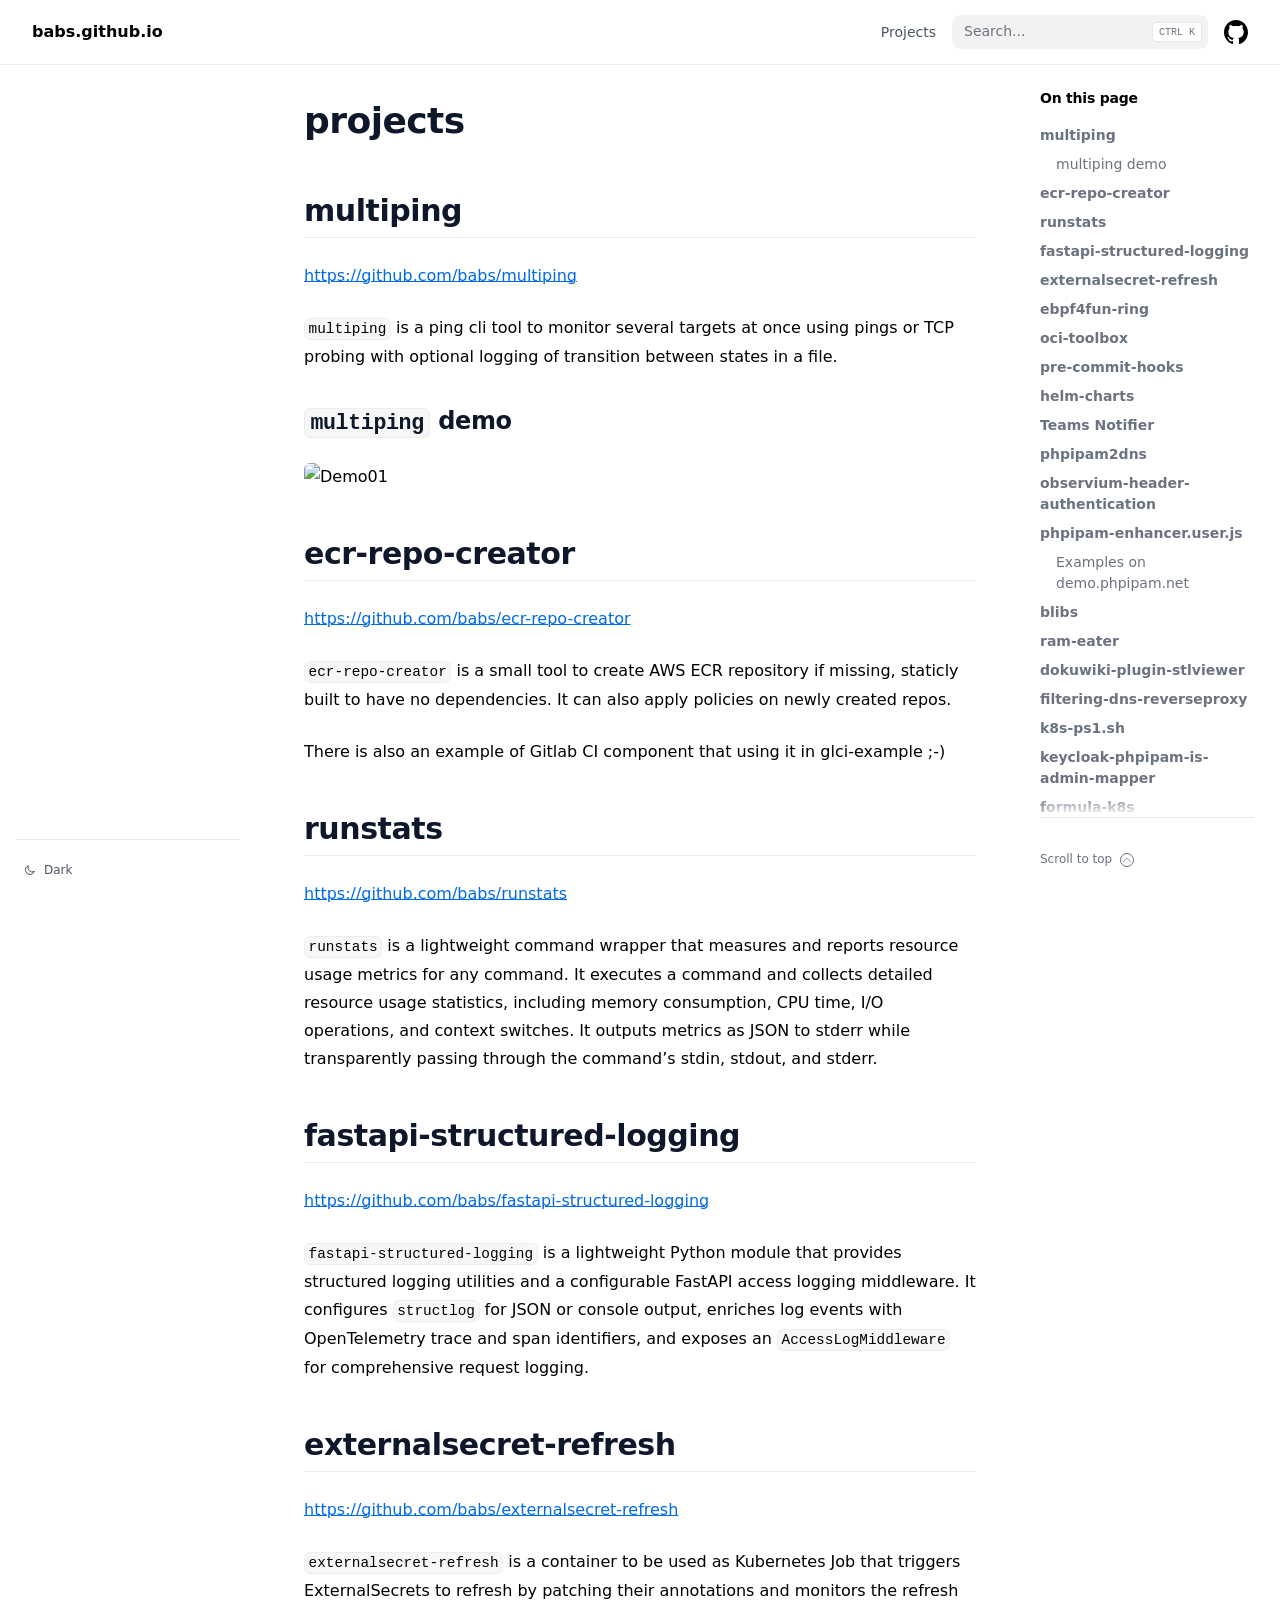
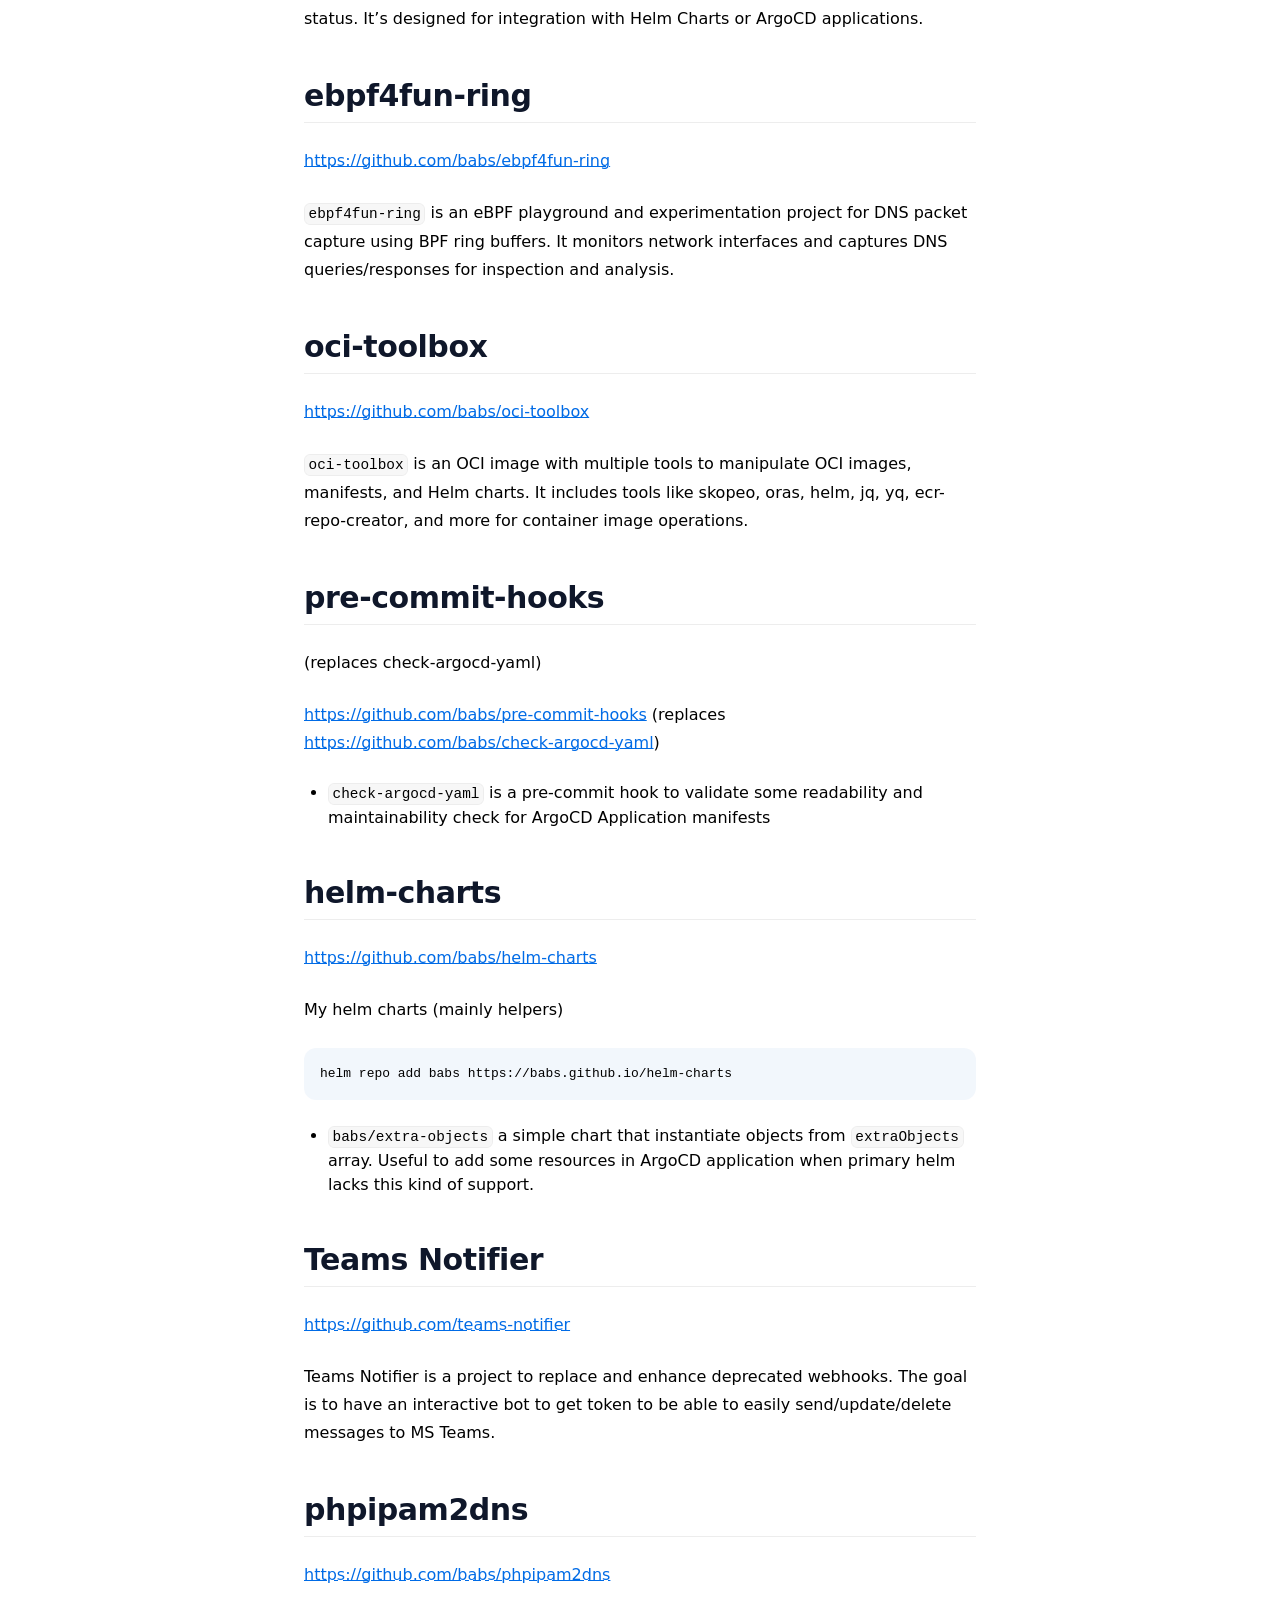
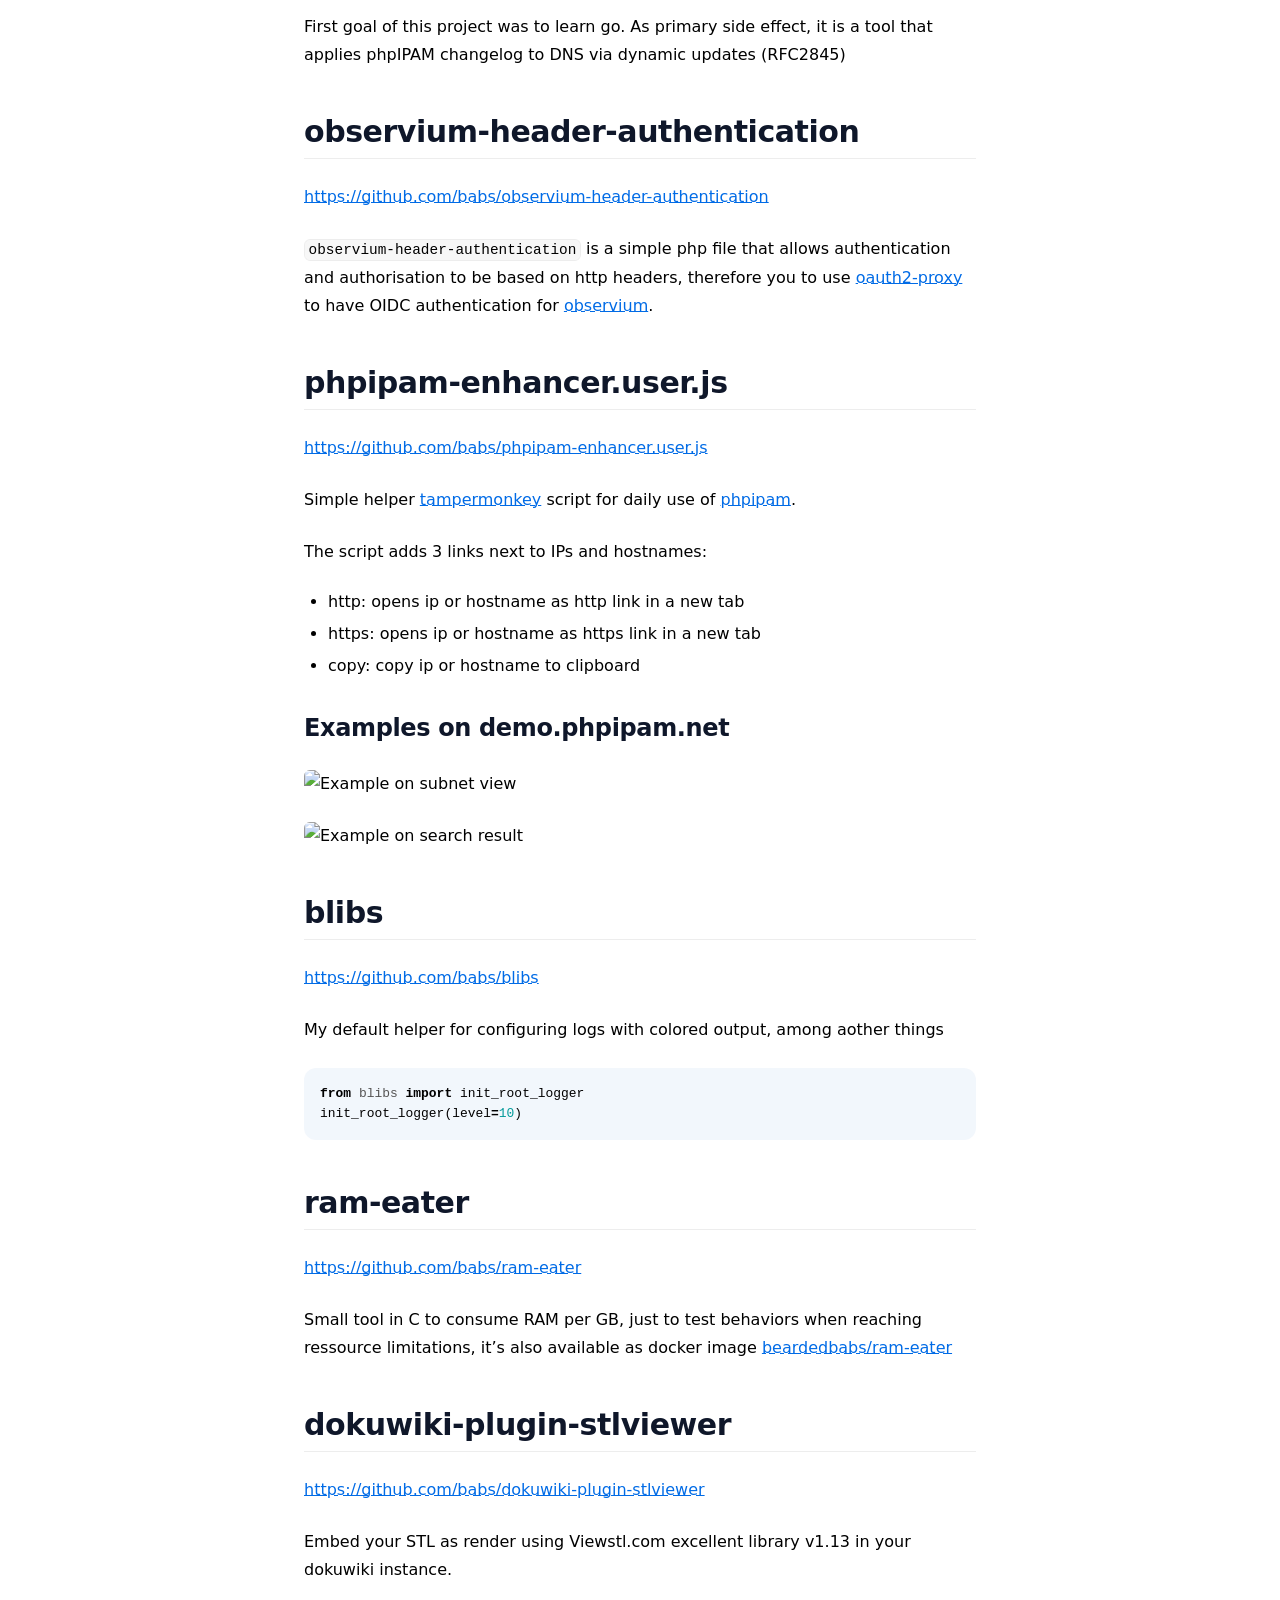
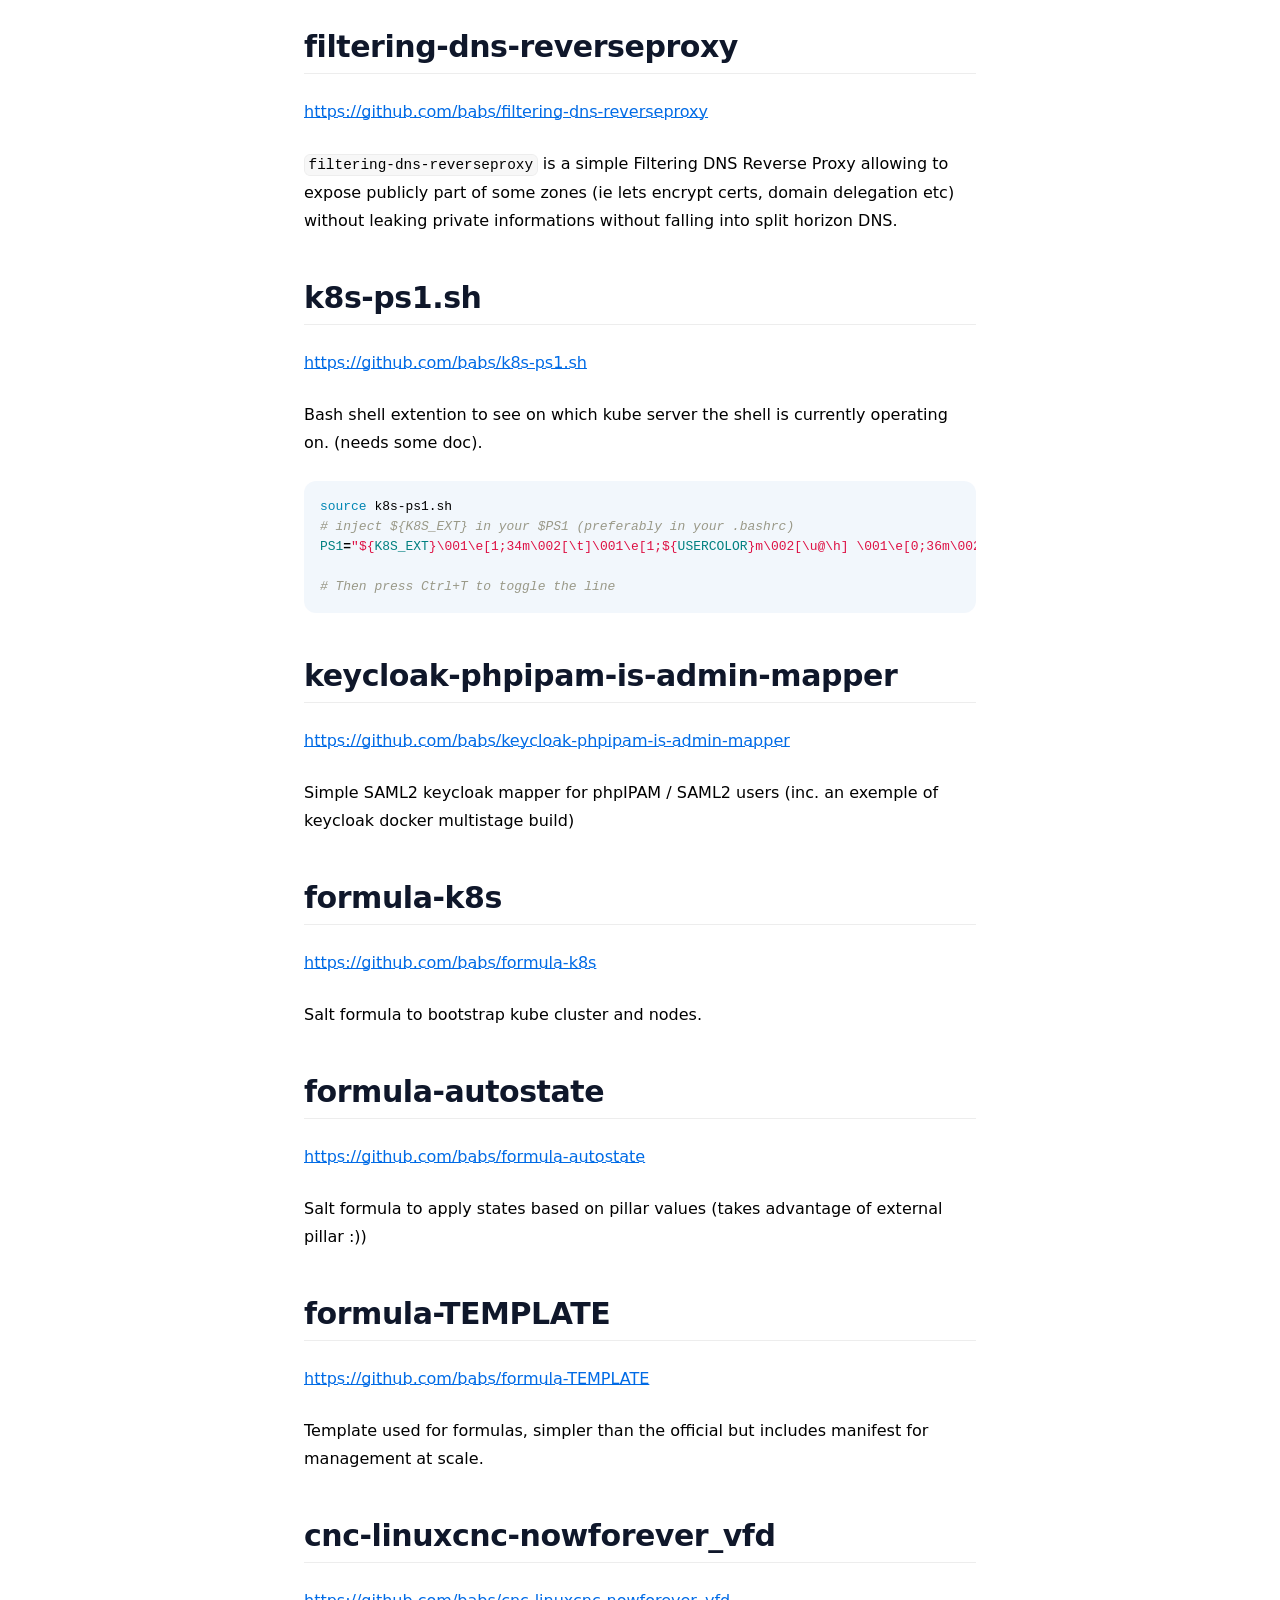
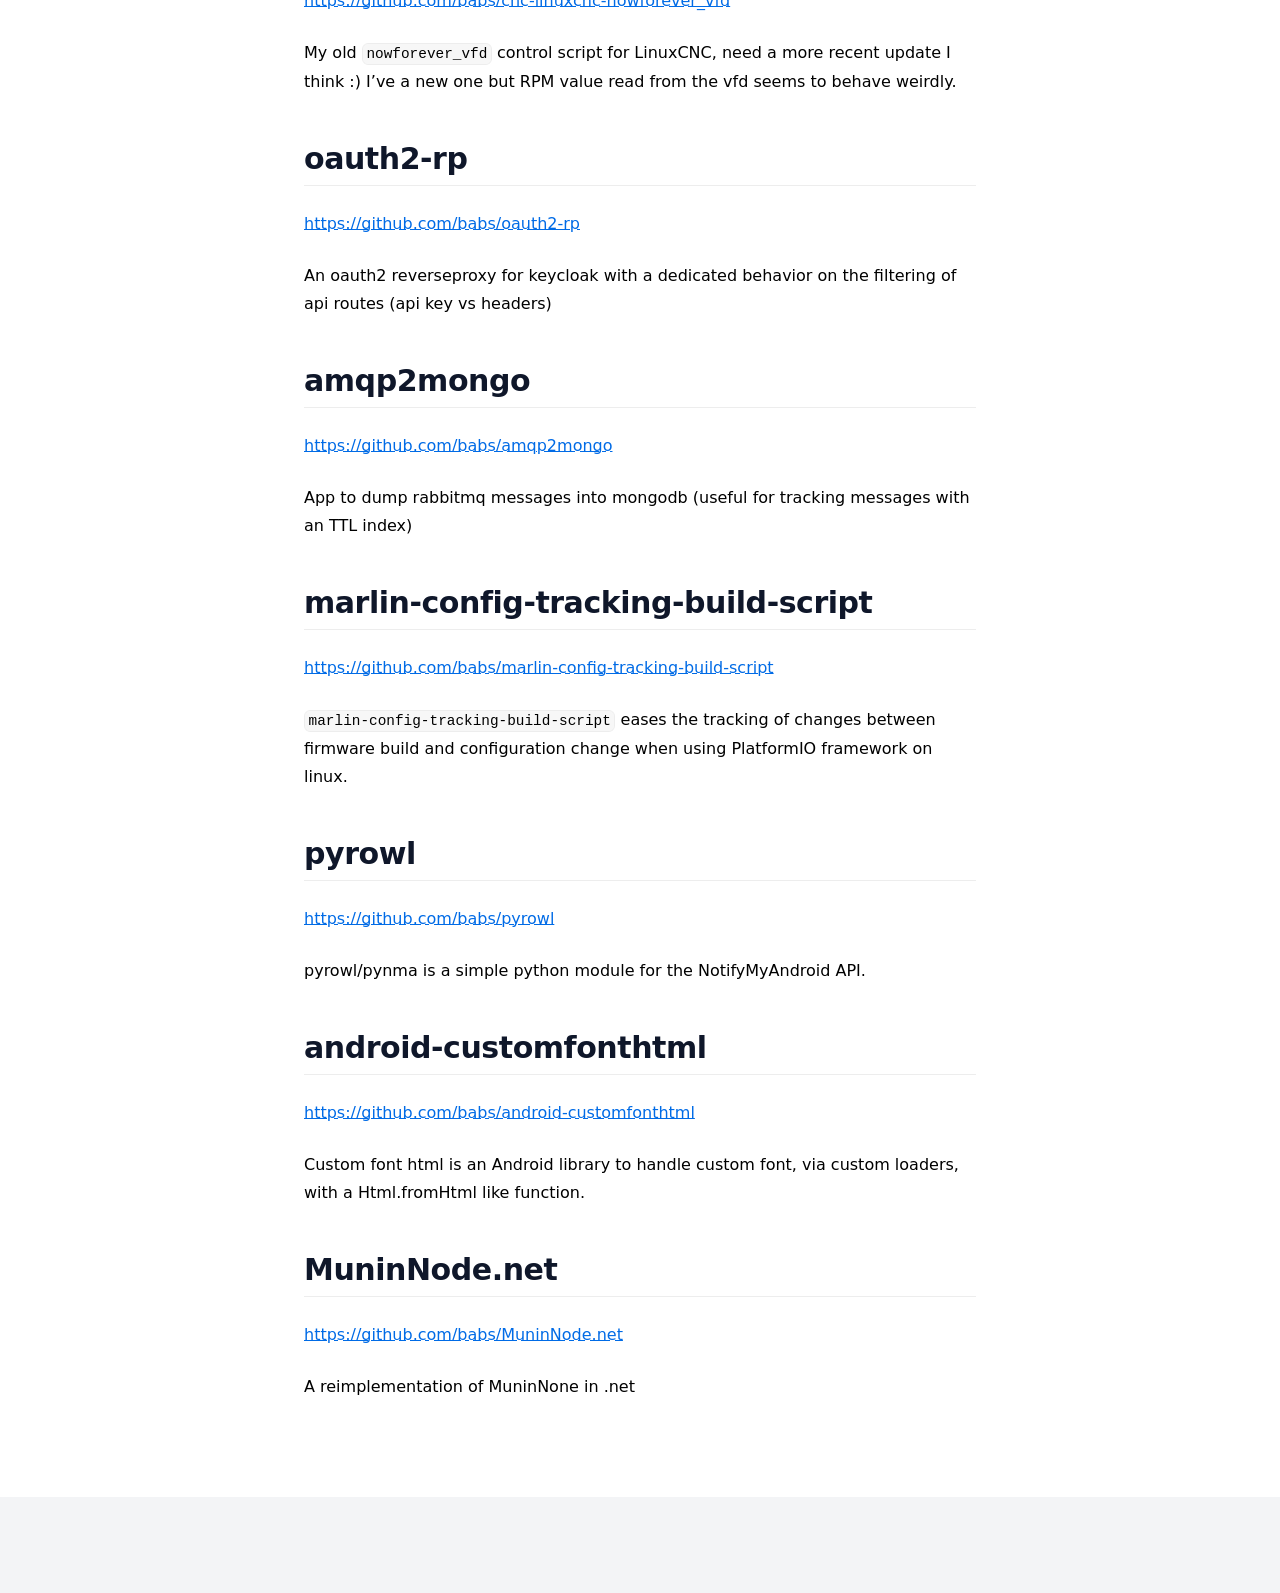
==== commit 2ebc6979: "add runstats, fastapi-structured-logging, externalsecret-refresh, ebpf4fun-ring, oci-toolbox" ====
--- a/index.html
+++ b/index.html
@@ -34,7 +34,7 @@
 ecr-repo-creator is a small tool to create AWS ECR repository if missing, staticly built to have no dependencies. It can also apply policies on newly created repos.">
   <meta itemprop="datePublished" content="2024-08-17T00:59:44+02:00">
   <meta itemprop="dateModified" content="2024-08-17T00:59:44+02:00">
-  <meta itemprop="wordCount" content="618">
+  <meta itemprop="wordCount" content="818">
   <meta name="twitter:card" content="summary">
   <meta name="twitter:title" content="babs.github.io">
   <meta name="twitter:description" content="projectsmultiping https://github.com/babs/multiping
@@ -206,6 +206,26 @@
         </a>
       </li>
       <li class="hx-my-2 hx-scroll-my-6 hx-scroll-py-6">
+        <a class="hx-font-semibold hx-inline-block hx-text-gray-500 hover:hx-text-gray-900 dark:hx-text-gray-400 dark:hover:hx-text-gray-300 contrast-more:hx-text-gray-900 contrast-more:hx-underline contrast-more:dark:hx-text-gray-50 hx-w-full hx-break-words" href="#runstats">runstats
+        </a>
+      </li>
+      <li class="hx-my-2 hx-scroll-my-6 hx-scroll-py-6">
+        <a class="hx-font-semibold hx-inline-block hx-text-gray-500 hover:hx-text-gray-900 dark:hx-text-gray-400 dark:hover:hx-text-gray-300 contrast-more:hx-text-gray-900 contrast-more:hx-underline contrast-more:dark:hx-text-gray-50 hx-w-full hx-break-words" href="#fastapi-structured-logging">fastapi-structured-logging
+        </a>
+      </li>
+      <li class="hx-my-2 hx-scroll-my-6 hx-scroll-py-6">
+        <a class="hx-font-semibold hx-inline-block hx-text-gray-500 hover:hx-text-gray-900 dark:hx-text-gray-400 dark:hover:hx-text-gray-300 contrast-more:hx-text-gray-900 contrast-more:hx-underline contrast-more:dark:hx-text-gray-50 hx-w-full hx-break-words" href="#externalsecret-refresh">externalsecret-refresh
+        </a>
+      </li>
+      <li class="hx-my-2 hx-scroll-my-6 hx-scroll-py-6">
+        <a class="hx-font-semibold hx-inline-block hx-text-gray-500 hover:hx-text-gray-900 dark:hx-text-gray-400 dark:hover:hx-text-gray-300 contrast-more:hx-text-gray-900 contrast-more:hx-underline contrast-more:dark:hx-text-gray-50 hx-w-full hx-break-words" href="#ebpf4fun-ring">ebpf4fun-ring
+        </a>
+      </li>
+      <li class="hx-my-2 hx-scroll-my-6 hx-scroll-py-6">
+        <a class="hx-font-semibold hx-inline-block hx-text-gray-500 hover:hx-text-gray-900 dark:hx-text-gray-400 dark:hover:hx-text-gray-300 contrast-more:hx-text-gray-900 contrast-more:hx-underline contrast-more:dark:hx-text-gray-50 hx-w-full hx-break-words" href="#oci-toolbox">oci-toolbox
+        </a>
+      </li>
+      <li class="hx-my-2 hx-scroll-my-6 hx-scroll-py-6">
         <a class="hx-font-semibold hx-inline-block hx-text-gray-500 hover:hx-text-gray-900 dark:hx-text-gray-400 dark:hover:hx-text-gray-300 contrast-more:hx-text-gray-900 contrast-more:hx-underline contrast-more:dark:hx-text-gray-50 hx-w-full hx-break-words" href="#pre-commit-hooks">pre-commit-hooks
         </a>
       </li>
@@ -327,6 +347,21 @@
 <p><code>ecr-repo-creator</code> is a small tool to create AWS ECR repository if missing, staticly built to have no dependencies.
 It can also apply policies on newly created repos.</p>
 <p>There is also an example of Gitlab CI component that using it in glci-example ;-)</p>
+<h2>runstats<span class="hx-absolute -hx-mt-20" id="runstats"></span>
+    <a href="#runstats" class="subheading-anchor" aria-label="Permalink for this section"></a></h2><p><a href="https://github.com/babs/runstats" target="_blank" rel="noopener">https://github.com/babs/runstats</a></p>
+<p><code>runstats</code> is a lightweight command wrapper that measures and reports resource usage metrics for any command. It executes a command and collects detailed resource usage statistics, including memory consumption, CPU time, I/O operations, and context switches. It outputs metrics as JSON to stderr while transparently passing through the command&rsquo;s stdin, stdout, and stderr.</p>
+<h2>fastapi-structured-logging<span class="hx-absolute -hx-mt-20" id="fastapi-structured-logging"></span>
+    <a href="#fastapi-structured-logging" class="subheading-anchor" aria-label="Permalink for this section"></a></h2><p><a href="https://github.com/babs/fastapi-structured-logging" target="_blank" rel="noopener">https://github.com/babs/fastapi-structured-logging</a></p>
+<p><code>fastapi-structured-logging</code> is a lightweight Python module that provides structured logging utilities and a configurable FastAPI access logging middleware. It configures <code>structlog</code> for JSON or console output, enriches log events with OpenTelemetry trace and span identifiers, and exposes an <code>AccessLogMiddleware</code> for comprehensive request logging.</p>
+<h2>externalsecret-refresh<span class="hx-absolute -hx-mt-20" id="externalsecret-refresh"></span>
+    <a href="#externalsecret-refresh" class="subheading-anchor" aria-label="Permalink for this section"></a></h2><p><a href="https://github.com/babs/externalsecret-refresh" target="_blank" rel="noopener">https://github.com/babs/externalsecret-refresh</a></p>
+<p><code>externalsecret-refresh</code> is a container to be used as Kubernetes Job that triggers ExternalSecrets to refresh by patching their annotations and monitors the refresh status. It&rsquo;s designed for integration with Helm Charts or ArgoCD applications.</p>
+<h2>ebpf4fun-ring<span class="hx-absolute -hx-mt-20" id="ebpf4fun-ring"></span>
+    <a href="#ebpf4fun-ring" class="subheading-anchor" aria-label="Permalink for this section"></a></h2><p><a href="https://github.com/babs/ebpf4fun-ring" target="_blank" rel="noopener">https://github.com/babs/ebpf4fun-ring</a></p>
+<p><code>ebpf4fun-ring</code> is an eBPF playground and experimentation project for DNS packet capture using BPF ring buffers. It monitors network interfaces and captures DNS queries/responses for inspection and analysis.</p>
+<h2>oci-toolbox<span class="hx-absolute -hx-mt-20" id="oci-toolbox"></span>
+    <a href="#oci-toolbox" class="subheading-anchor" aria-label="Permalink for this section"></a></h2><p><a href="https://github.com/babs/oci-toolbox" target="_blank" rel="noopener">https://github.com/babs/oci-toolbox</a></p>
+<p><code>oci-toolbox</code> is an OCI image with multiple tools to manipulate OCI images, manifests, and Helm charts. It includes tools like skopeo, oras, helm, jq, yq, ecr-repo-creator, and more for container image operations.</p>
 <h2>pre-commit-hooks<span class="hx-absolute -hx-mt-20" id="pre-commit-hooks"></span>
     <a href="#pre-commit-hooks" class="subheading-anchor" aria-label="Permalink for this section"></a></h2><p>(replaces check-argocd-yaml)</p>
 <p><a href="https://github.com/babs/pre-commit-hooks" target="_blank" rel="noopener">https://github.com/babs/pre-commit-hooks</a> (replaces <a href="https://github.com/babs/check-argocd-yaml" target="_blank" rel="noopener">https://github.com/babs/check-argocd-yaml</a>)</p>
